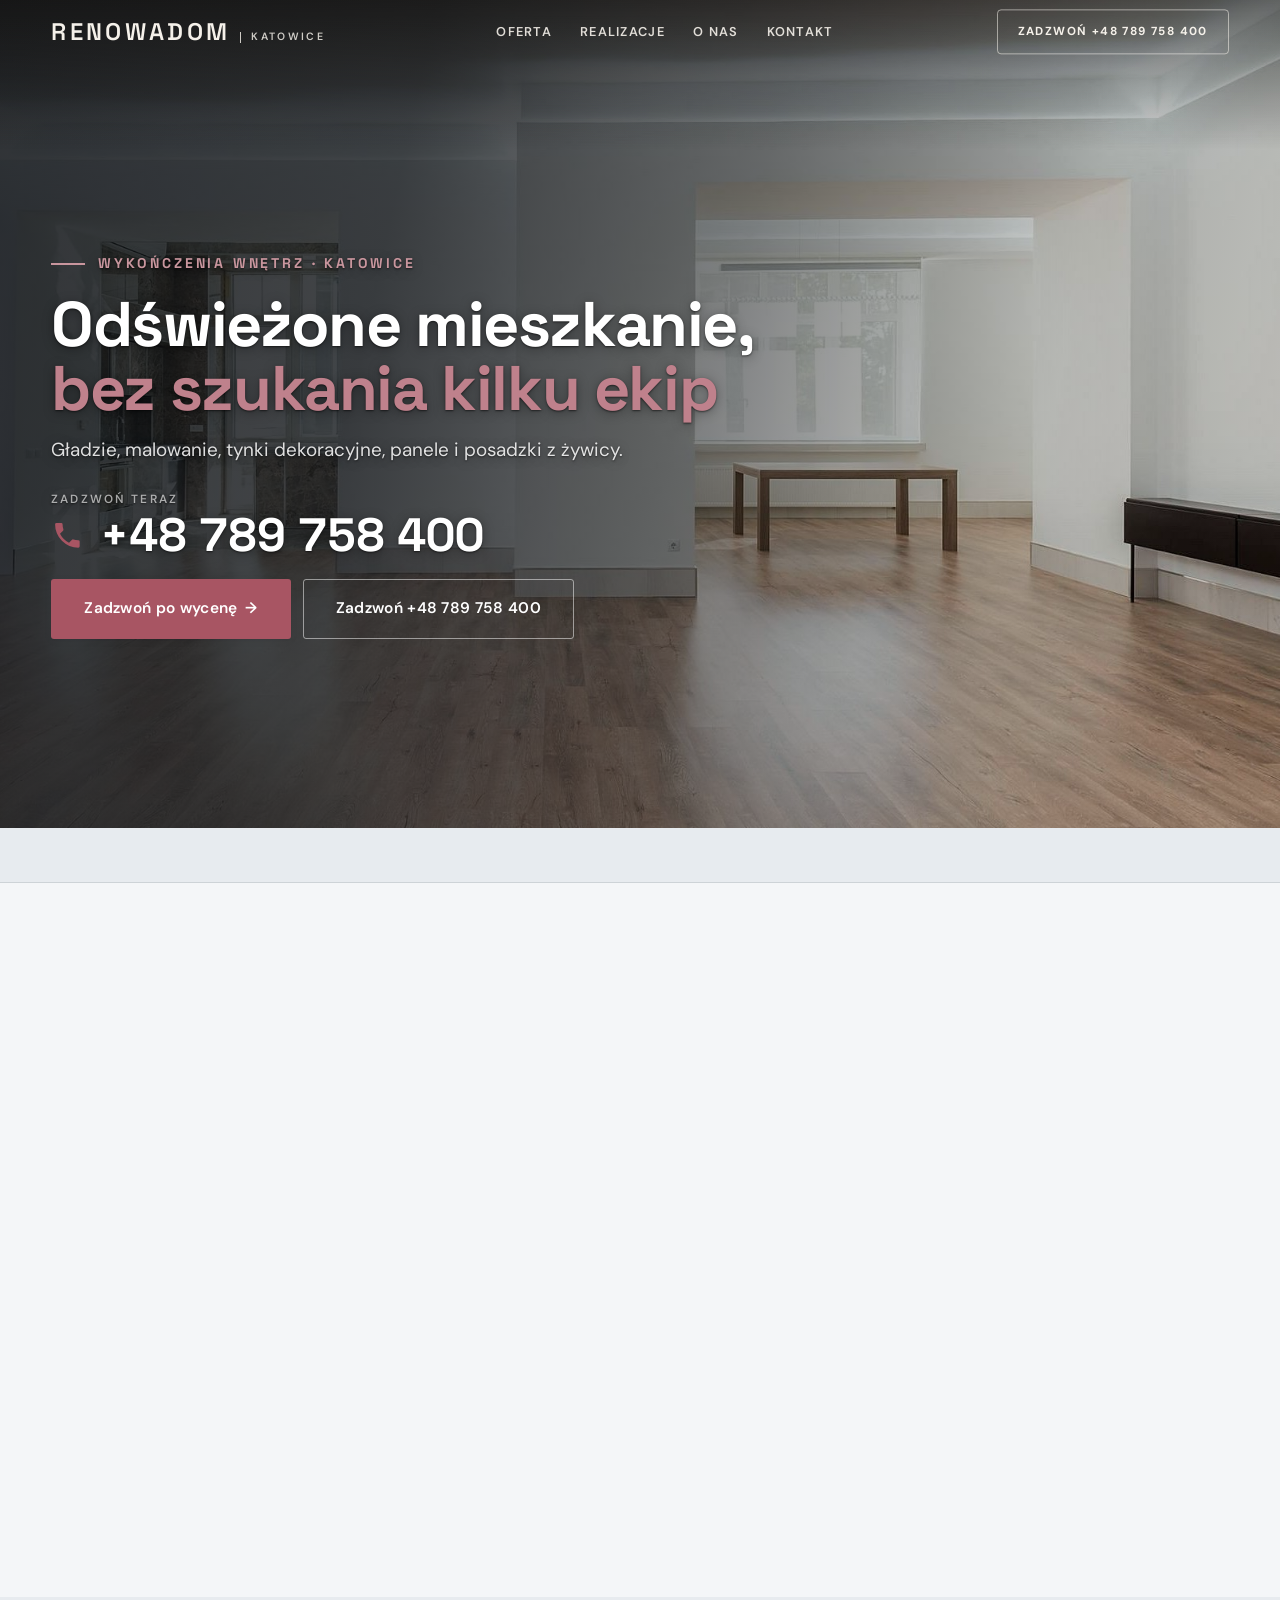
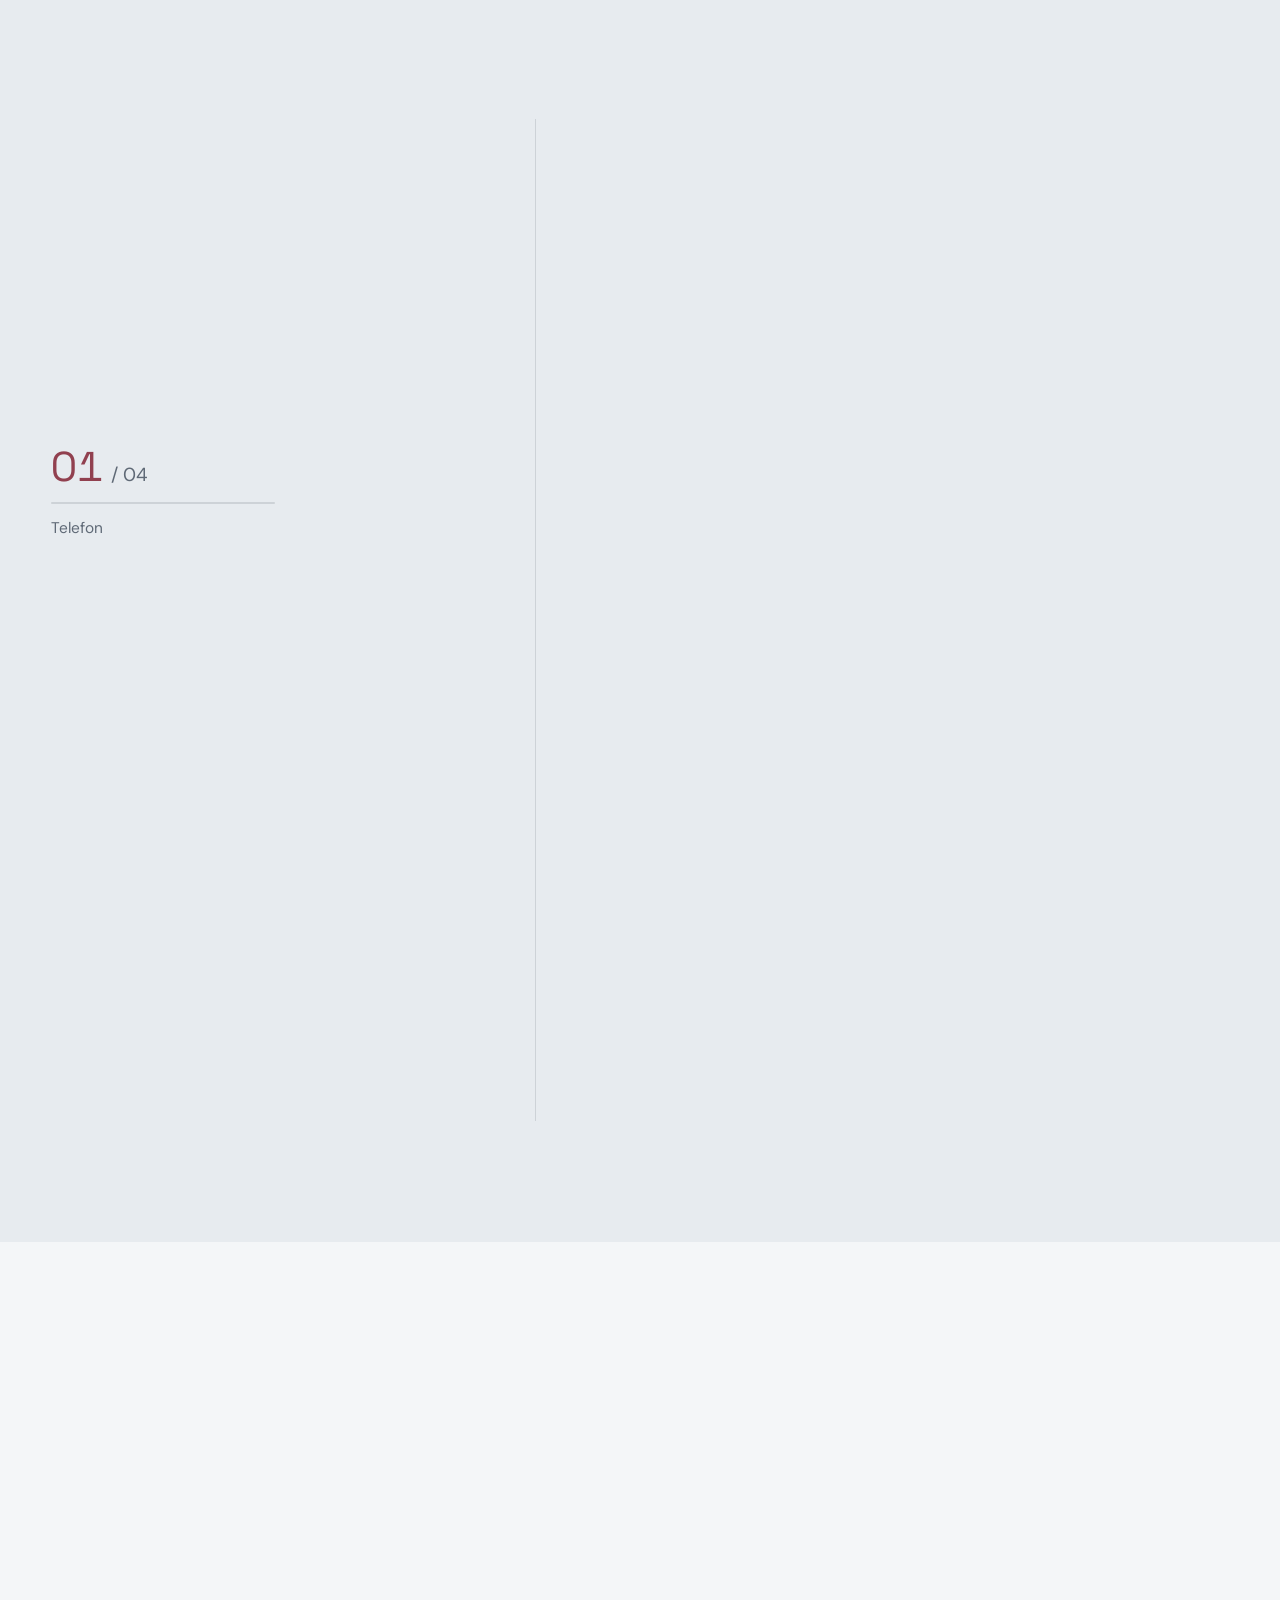
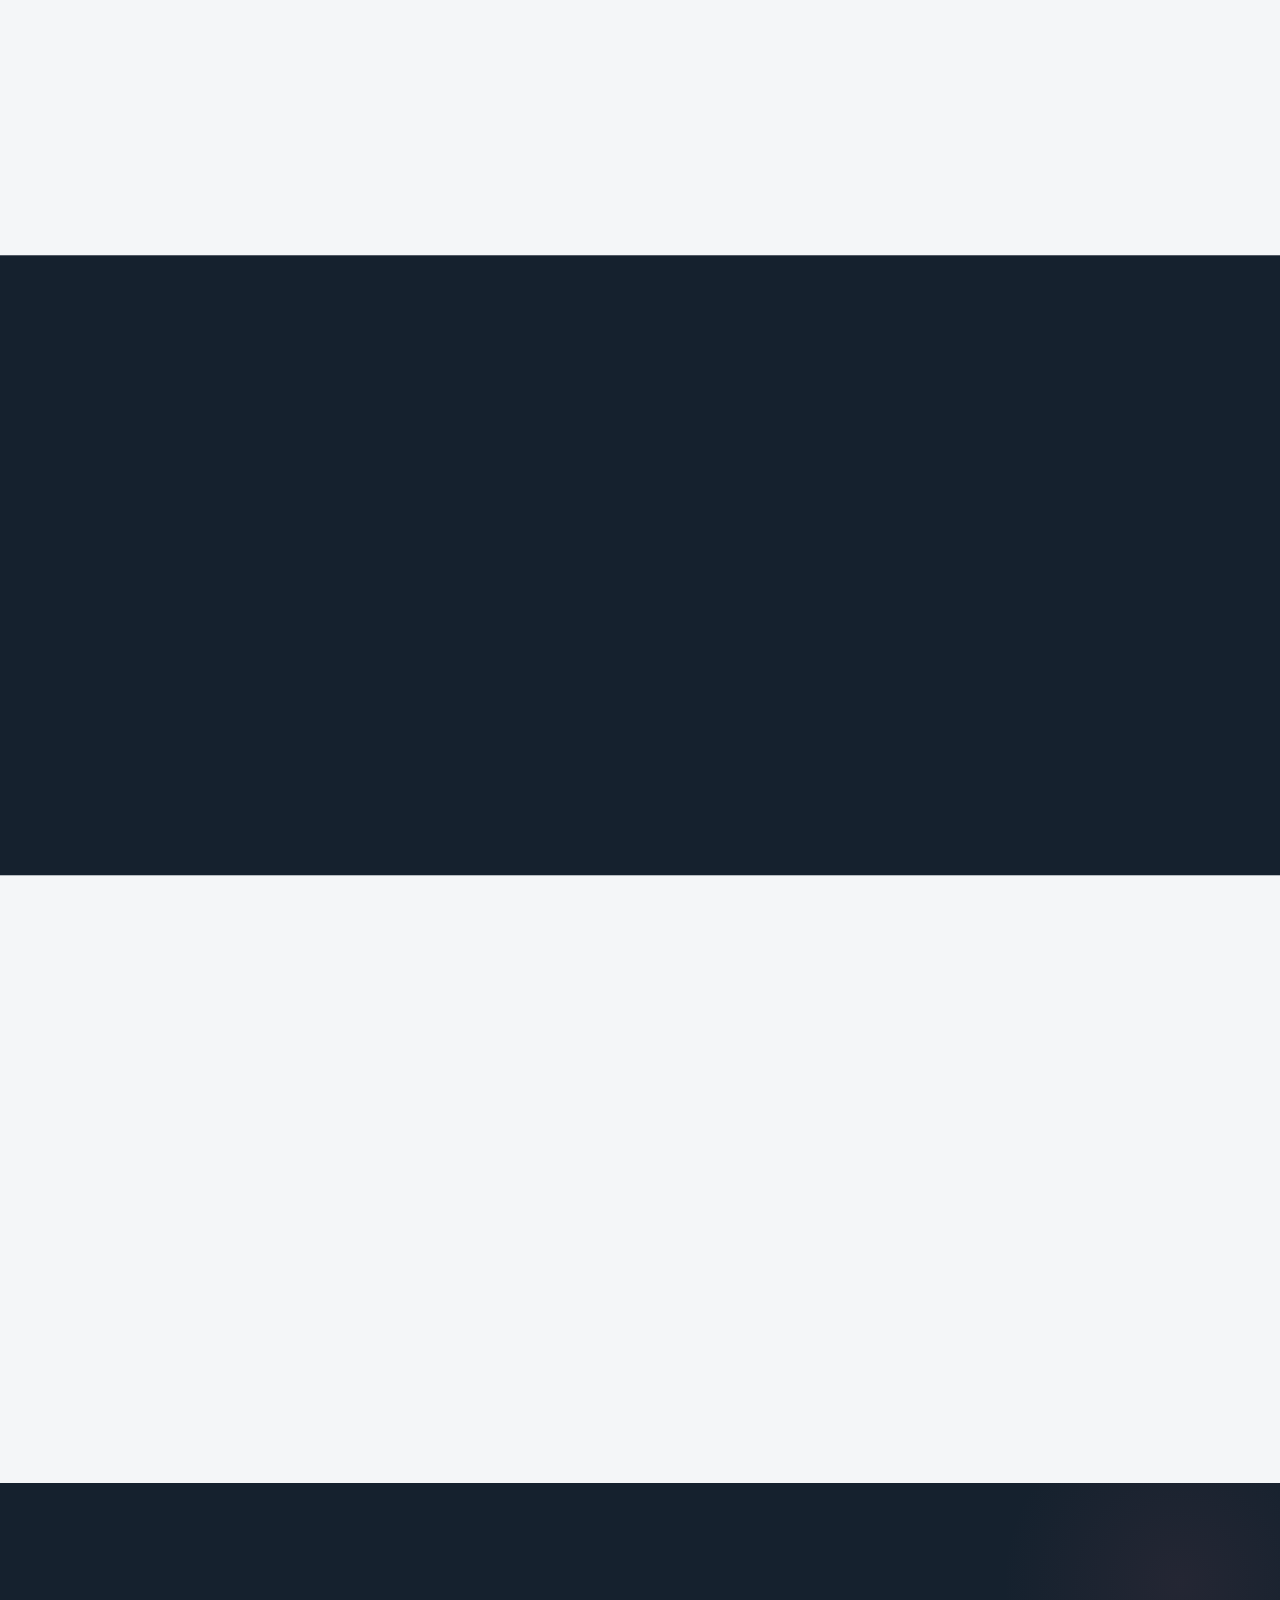
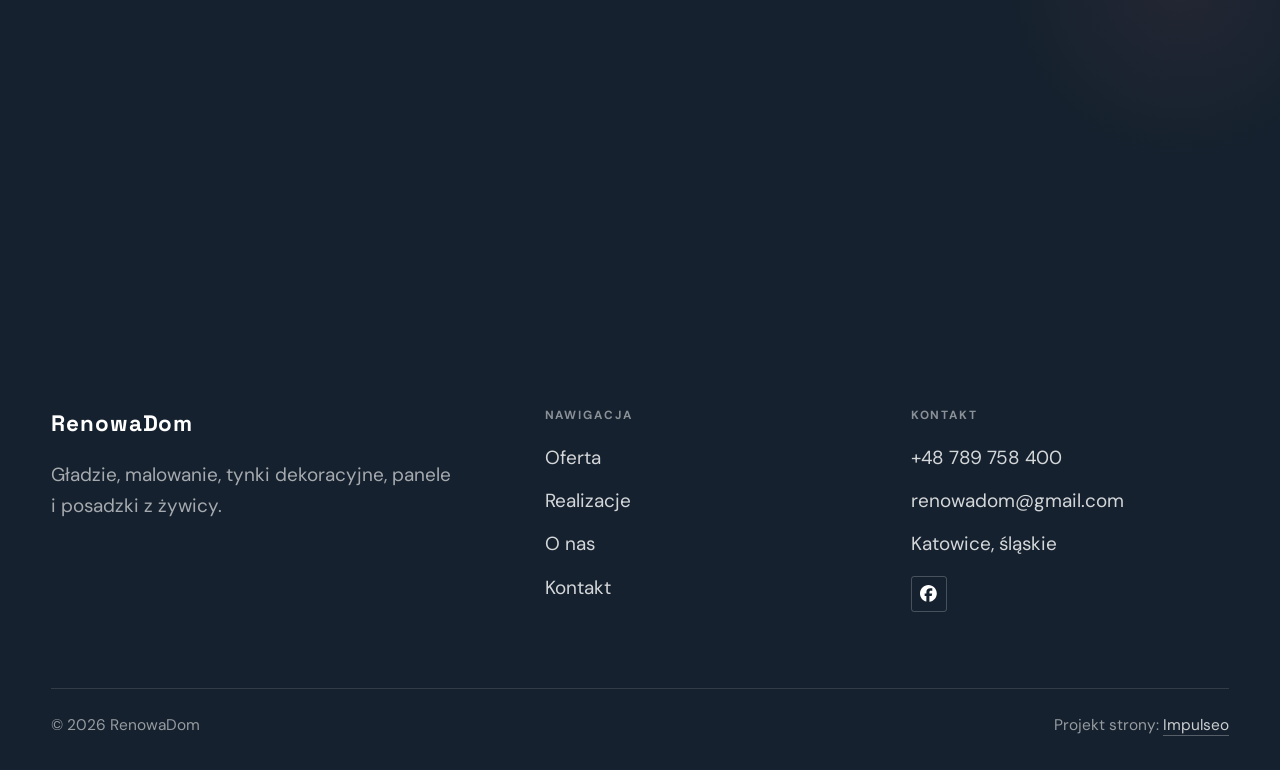
==== index.html @ 103ed6f9 "Strona demo: renowadom" ====
<!DOCTYPE html>
<html lang="pl">
<head>
<meta charset="UTF-8">
<meta name="viewport" content="width=device-width, initial-scale=1.0">
<title>RenowaDom - Gładzie, malowanie, posadzki żywiczne · Katowice</title>
<meta name="description" content="RenowaDom - odświeżanie mieszkań w Katowicach i okolicy: gładzie, malowanie, tynki dekoracyjne, panele i posadzki z żywicy. Zadzwoń po wycenę.">
<link rel="canonical" href="https://kris20032.github.io/renowadom/">
<meta name="robots" content="noindex, nofollow">
<meta property="og:type" content="website">
<meta property="og:locale" content="pl_PL">
<meta property="og:site_name" content="RenowaDom">
<meta property="og:title" content="RenowaDom - Gładzie, malowanie, posadzki żywiczne · Katowice">
<meta property="og:description" content="RenowaDom - odświeżanie mieszkań w Katowicach i okolicy: gładzie, malowanie, tynki dekoracyjne, panele i posadzki z żywicy. Zadzwoń po wycenę.">
<meta property="og:url" content="https://kris20032.github.io/renowadom/">
<meta property="og:image" content="https://kris20032.github.io/renowadom/img/og.jpg">
<meta property="og:image:width" content="1200">
<meta property="og:image:height" content="630">
<meta name="twitter:card" content="summary_large_image">
<script type="application/ld+json">{"@context": "https://schema.org", "@type": "LocalBusiness", "name": "RenowaDom", "url": "https://kris20032.github.io/renowadom/", "telephone": "+48789758400", "image": "https://kris20032.github.io/renowadom/img/og.jpg", "areaServed": "Katowice", "sameAs": ["https://www.facebook.com/p/RenowaDom-61563650875836/"]}</script>
<link rel="preconnect" href="https://fonts.googleapis.com">
<link rel="preconnect" href="https://fonts.gstatic.com" crossorigin>
<link href="https://fonts.googleapis.com/css2?family=Space+Grotesk:wght@500;600;700&family=DM+Sans:opsz,wght@9..40,400;9..40,500;9..40,600&display=swap" rel="stylesheet">
<link rel="stylesheet" href="assets/styles.css?v=8b665260">
</head>
<body>

<header class="nav">
  <div class="wrap nav-inner">
    <a class="brand" href="index.html"><span class="name">RenowaDom</span><span class="sub">Katowice</span></a>
    <nav class="nav-links">
      <a href="oferta.html">Oferta</a>
      <a href="realizacje.html">Realizacje</a>
      <a href="o-nas.html">O nas</a>
      <a href="kontakt.html">Kontakt</a>
      <a href="tel:+48789758400" class="btn btn-accent">Zadzwoń +48 789 758 400</a>
    </nav>
    <button class="nav-toggle" aria-label="Menu"><span></span><span></span><span></span></button>
  </div>
</header>

<main>
<section class="hero-fach">
  <img class="hf-photo" src="img/hero.jpg" fetchpriority="high" data-rotate="img/g1.jpg|img/g2.jpg" alt="RenowaDom" width="1880" height="1255">
  <div class="hf-panel">
    <div class="hf-inner">
      <span class="hf-kicker">Wykończenia wnętrz · Katowice</span>
      <h1 class="hf-title">Odświeżone mieszkanie, <em>bez szukania kilku ekip</em></h1>
      <p class="hf-lead">Gładzie, malowanie, tynki dekoracyjne, panele i posadzki z żywicy.</p>
      <a class="hf-phone" href="tel:+48789758400"><span class="hf-phone-lab">Zadzwoń teraz</span><span class="hf-phone-num"><svg class="ico-tel" width="16" height="16" viewBox="0 0 24 24" fill="none" aria-hidden="true"><path d="M6.6 10.8a15.5 15.5 0 0 0 6.6 6.6l2.2-2.2a1 1 0 0 1 1-.24 11.4 11.4 0 0 0 3.6.58 1 1 0 0 1 1 1V20a1 1 0 0 1-1 1A17 17 0 0 1 3 4a1 1 0 0 1 1-1h3.5a1 1 0 0 1 1 1c0 1.25.2 2.46.58 3.6a1 1 0 0 1-.25 1l-2.23 2.2Z" fill="currentColor"/></svg> +48 789 758 400</span></a>
      <div class="hf-actions">
        <a href="kontakt.html" class="btn btn-accent">Zadzwoń po wycenę <span class="arr">→</span></a>
        <a href="tel:+48789758400" class="btn btn-ghost hf-ghost">Zadzwoń +48 789 758 400</a>
      </div>
    </div>
  </div>
</section>
<section class="fach-promise">
  <div class="wrap">
    <ul class="fp-row reveal"><li>Wycena przed pracą</li><li>Meble pod folią</li><li>Cena przed startem</li></ul>
  </div>
</section>
<section class="gateways-band">
  <div class="wrap">
    <div class="gateways">
      <a href="oferta.html" class="gateway reveal"><img src="img/g3.jpg" alt="Gładzie i przygotowanie ścian" loading="lazy" width="1600" height="1066" decoding="async"><span class="g-ttl">Gładzie i przygotowanie ścian</span></a>
      <a href="oferta.html" class="gateway reveal"><img src="img/g4.jpg" alt="Malowanie ścian i sufitów" loading="lazy" width="1600" height="1068" decoding="async"><span class="g-ttl">Malowanie ścian i sufitów</span></a>
      <a href="oferta.html" class="gateway reveal"><img src="img/g5.jpg" alt="Tynki dekoracyjne" loading="lazy" width="1600" height="1068" decoding="async"><span class="g-ttl">Tynki dekoracyjne</span></a>
    </div>
  </div>
</section>
<section class="proces proces-os fachowcy">
  <div class="wrap proc-grid">
    <div class="proc-side">
      <div class="head reveal">
        <span class="eyebrow">Jak pracujemy</span>
        <h2>Wiesz, na czym stoisz - na każdym etapie</h2>
        <p>Od pierwszego telefonu do odbioru roboty - krok po kroku.</p>
      </div>
      <div class="proc-count" aria-hidden="true"><span class="pc-cur">01</span><span class="pc-all">/ 04</span></div>
      <div class="proc-bar" aria-hidden="true"><i></i></div>
      <p class="proc-now" aria-hidden="true">Telefon</p>
    </div>
    <ol class="proces-line">
      <li class="reveal"><span class="pno">01</span><h3>Telefon</h3><p>Mówisz, co chcesz odświeżyć i w jakim terminie.</p></li>
      <li class="reveal"><span class="pno">02</span><h3>Oględziny i wycena</h3><p>Przyjeżdżam, oglądam ściany i podłogi, podaję cenę przed rozpoczęciem.</p></li>
      <li class="reveal"><span class="pno">03</span><h3>Praca na miejscu</h3><p>Zabezpieczam meble i podłogi, robię swoje etap po etapie.</p></li>
      <li class="reveal"><span class="pno">04</span><h3>Odbiór</h3><p>Oglądamy razem efekt, oddaję czyste mieszkanie.</p></li>
    </ol>
  </div>
</section>
<section>
  <div class="wrap">
    <div class="head reveal">
      <span class="eyebrow">Realizacje</span>
      <h2>Przykłady prac</h2>
      <p>Gładzie, malowanie, panele i posadzki, czyli efekty, o które najczęściej pytają klienci.</p>
    </div>
    <div class="gallery">
      <div class="tile t-two3 reveal"><img src="img/g6.jpg" alt="RenowaDom" loading="lazy" width="1600" height="1068" decoding="async"></div>
      <div class="tile t-third reveal"><img src="img/g7.jpg" alt="RenowaDom" loading="lazy" width="1600" height="1066" decoding="async"></div>
      <div class="tile t-third reveal"><img src="img/g8.jpg" alt="RenowaDom" loading="lazy" width="1600" height="1068" decoding="async"></div>
      <div class="tile t-third reveal"><img src="img/g9.jpg" alt="RenowaDom" loading="lazy" width="1880" height="1254" decoding="async"></div>
      <div class="tile t-third reveal"><img src="img/g10.jpg" alt="RenowaDom" loading="lazy" width="1538" height="996" decoding="async"></div>
    </div>
    <div style="margin-top:var(--space-7)" class="reveal"><a href="realizacje.html" class="btn btn-accent">Pełna galeria <span class="arr">→</span></a></div>
  </div>
</section>
<section class="fach-uslugi">
  <div class="wrap">
    <div class="head reveal">
      <span class="eyebrow">Zakres prac</span>
      <h2>Czym się zajmuję</h2>
      <p>Najczęstsze zlecenia. Przy każdym piszę, co wchodzi w zakres.</p>
    </div>
    <ul class="fu-list">
      <li class="fu-row reveal"><div class="fu-name">Gładzie i przygotowanie ścian</div><div class="fu-desc">Szpachlowanie, gładzie gipsowe i gruntowanie. Ściana wychodzi równa i gotowa pod farbę albo tapetę.</div><a class="fu-cta" href="kontakt.html">Wycena <span class="arr">→</span></a></li>
      <li class="fu-row reveal"><div class="fu-name">Malowanie ścian i sufitów</div><div class="fu-desc">Równo, bez smug i zacieków, z czystym kantem przy suficie, listwach i narożnikach.</div><a class="fu-cta" href="kontakt.html">Wycena <span class="arr">→</span></a></li>
      <li class="fu-row reveal"><div class="fu-name">Tynki dekoracyjne</div><div class="fu-desc">Ściana z fakturą zamiast płaskiej farby. Dobrze wygląda w salonie, przedpokoju i za telewizorem.</div><a class="fu-cta" href="kontakt.html">Wycena <span class="arr">→</span></a></li>
      <li class="fu-row reveal"><div class="fu-name">Panele podłogowe</div><div class="fu-desc">Układanie paneli z listwami przypodłogowymi, z dylatacją przy ścianach i równymi przejściami między pokojami.</div><a class="fu-cta" href="kontakt.html">Wycena <span class="arr">→</span></a></li>
      <li class="fu-row reveal"><div class="fu-name">Posadzki z żywicy</div><div class="fu-desc">Gładka, łatwa do mycia posadzka bez fug. Sprawdza się w garażu, piwnicy, warsztacie i nowoczesnym wnętrzu.</div><a class="fu-cta" href="kontakt.html">Wycena <span class="arr">→</span></a></li>
      <li class="fu-row reveal"><div class="fu-name">Prace ogrodowe</div><div class="fu-desc">Porządki i prace wokół domu, gdy przy okazji remontu trzeba ogarnąć też to, co za oknem.</div><a class="fu-cta" href="kontakt.html">Wycena <span class="arr">→</span></a></li>
    </ul>
    <div style="margin-top:var(--space-7)" class="reveal"><a href="oferta.html" class="btn btn-ghost">Pełna oferta <span class="arr">→</span></a></div>
  </div>
</section>
<section class="stopklatka" aria-hidden="true">
  <div class="stk-bg" style="background-image:url(img/about.jpg)"></div>
</section>
<section class="opinie op-fallback">
  <div class="wrap">
    <div class="head center reveal">
      <span class="eyebrow">Opinie</span>
      <h2>Co mówią klienci</h2>
      <p>Masz pytanie o zakres albo termin? Zadzwoń, powiem od razu, czy dam radę i kiedy.</p>
    </div>
  </div>
</section>
<section class="cta">
  <div class="wrap">
    <div class="reveal">
      <span class="eyebrow">Współpraca</span>
      <h2>Potrzebujesz fachowca? Wycenimy za darmo.</h2>
      <p>Zadzwoń lub napisz - przyjedziemy, obejrzymy i podamy jasną cenę. Bez zobowiązań.</p>
    </div>
    <div class="cta-actions reveal">
      <a href="kontakt.html" class="btn btn-light">Zadzwoń po wycenę <span class="arr">→</span></a>
      <a href="tel:+48789758400" class="btn btn-ghost btn-ghost-cta">+48 789 758 400</a>
    </div>
  </div>
</section>
</main>

<footer>
  <div class="wrap">
    <div class="foot-grid">
      <div class="foot-brand">
        <div class="name">RenowaDom</div>
        <p>Gładzie, malowanie, tynki dekoracyjne, panele i posadzki z żywicy.</p>
      </div>
      <div class="foot-col">
        <h4>Nawigacja</h4>
        <a href="oferta.html">Oferta</a>
        <a href="realizacje.html">Realizacje</a>
        <a href="o-nas.html">O nas</a>
        <a href="kontakt.html">Kontakt</a>
      </div>
      <div class="foot-col">
        <h4>Kontakt</h4>
        <a href="tel:+48789758400">+48 789 758 400</a>
        <a href="mailto:renowadom@gmail.com">renowadom@gmail.com</a>
        <p>Katowice, śląskie</p>
      <div class="foot-soc">
        <a class="soc" href="https://www.facebook.com/p/RenowaDom-61563650875836/" target="_blank" rel="noopener" aria-label="Facebook - RenowaDom"><svg viewBox="0 0 24 24" aria-hidden="true" focusable="false"><path d="M9.101 23.691v-7.98H6.627v-3.667h2.474v-1.58c0-4.085 1.848-5.978 5.858-5.978.401 0 .955.042 1.468.103a8.68 8.68 0 0 1 1.141.195v3.325a8.623 8.623 0 0 0-.653-.036 26.805 26.805 0 0 0-.733-.009c-.707 0-1.259.096-1.675.309a1.686 1.686 0 0 0-.679.622c-.258.42-.374.995-.374 1.752v1.297h3.919l-.386 2.103-.287 1.564h-3.246v8.245C19.396 23.238 24 18.179 24 12.044c0-6.627-5.373-12-12-12s-12 5.373-12 12c0 5.628 3.874 10.35 9.101 11.647Z" fill="currentColor"/></svg></a>
      </div>
      </div>
    </div>
    <div class="foot-bot">
      <span>© 2026 RenowaDom</span>
      <span>Projekt strony: <a class="foot-credit" href="https://impulseo.pl" target="_blank" rel="noopener">Impulseo</a></span>
    </div>
  </div>
</footer>
<div class="sticky-call"><a class="sc-call" href="tel:+48789758400"><svg class="ico-tel" width="16" height="16" viewBox="0 0 24 24" fill="none" aria-hidden="true"><path d="M6.6 10.8a15.5 15.5 0 0 0 6.6 6.6l2.2-2.2a1 1 0 0 1 1-.24 11.4 11.4 0 0 0 3.6.58 1 1 0 0 1 1 1V20a1 1 0 0 1-1 1A17 17 0 0 1 3 4a1 1 0 0 1 1-1h3.5a1 1 0 0 1 1 1c0 1.25.2 2.46.58 3.6a1 1 0 0 1-.25 1l-2.23 2.2Z" fill="currentColor"/></svg> Zadzwoń</a><a class="sc-quote" href="kontakt.html">Zadzwoń po wycenę</a></div>
<div class="demo-wazne" data-do="2026-11-18" data-cykl="3" hidden><svg class="dw-ico" width="13" height="13" viewBox="0 0 24 24" fill="none" aria-hidden="true"><circle cx="12" cy="12" r="8.6" stroke="currentColor" stroke-width="1.8"/><path d="M12 7.2V12l3.3 2" stroke="currentColor" stroke-width="1.8" stroke-linecap="round"/></svg><span class="dw-txt"></span></div>

<script src="assets/main.js"></script>
</body>
</html>
---- assets/styles.css ----
/* ============================================================
   STOLBASZ — premium, architektoniczny B2B fit-out
   Jasna paleta, zero brązu. System wg premium-web-craft.
   Projekt strony: Impulseo (impulseo.pl)
   ============================================================ */

:root{
  /* PALETA — jasna, architektoniczna, chłodna */
  --paper:#F4F6F8;          /* główne tło */
  --paper-2:#E7EBEF;        /* sekcje alternatywne (chłodny jasny szary) */
  --paper-3:#E7EBEF;        /* delikatne wypełnienia */
  --ink:#15212E;            /* tekst główny — chłodny grafit */
  --ink-soft:#243443;       /* nagłówki drugorzędne */
  --muted:#6B7785;          /* tekst poboczny */
  --line:rgba(21,33,46,.12);/* hairline */
  --accent:#E8A317;         /* stonowany petrol-slate — jedyny akcent */
  --accent-d:#C9870C;
  --accent-soft:rgba(232,163,23,.10);
  --dark:#15212E;           /* sekcje ciemne (stopka/CTA) */

  /* HOVER ZDJĘĆ — JEDEN standard dla całego silnika (decyzja K. 04.08.2026, artefakt z wariantami).
     AKTUALNE (K.+Szymon 09.08.2026, wybór z artefaktu 6 wariantów): zoom 1.05 przy 1.4s -
     przy tak długim czasie mocniejszy kadr NIE skacze, tylko „oddycha". Poprzedni standard
     (1.02 / .55s z 04.08) odbierany jako dynamiczny i szybki.
     Spoczynek lekko przygaszony, ale TYLKO tam, gdzie jest mysz (@media hover:hover) —
     na telefonie zdjęcia zostają w pełnej jasności. */
  --img-zoom:1.05;                   /* K.+Szymon 09.08: wariant F z artefaktu porównawczego */
  --img-rest:brightness(.95) saturate(.99);
  --img-hot:brightness(1.06) saturate(1.05);
  --img-dur:1.4s;                    /* K.+Szymon 09.08 (wariant F): powoli = elegancko */
  --img-ease:cubic-bezier(.16,.84,.44,1);  /* miękki ogon, efekt „oddychania" */

  /* ODSTĘPY — skala 4/8 */
  --space-1:4px; --space-2:8px; --space-3:12px; --space-4:16px; --space-5:24px;
  --space-6:32px; --space-7:48px; --space-8:64px; --space-9:96px; --space-10:128px;

  /* TYPOGRAFIA — fluid clamp() (skala podbita 16.07.2026: większe, czytelniejsze litery — uwaga Adama) */
  --text-sm:clamp(.9rem,.87rem + .12vw,1rem);
  --text-base:clamp(1.08rem,1.04rem + .18vw,1.2rem);
  --text-lg:clamp(1.24rem,1.15rem + .34vw,1.44rem);
  --text-h3:clamp(1.34rem,1.22rem + .55vw,1.66rem);
  --text-h2:clamp(2.1rem,1.66rem + 2.1vw,3.1rem);
  --text-h1:clamp(2.9rem,2.1rem + 4vw,5.1rem);

  /* PROMIENIE — architektoniczne, raczej ostre */
  --r-sm:3px; --r-md:6px; --r-lg:10px;

  /* RUCH */
  --ease:cubic-bezier(.25,.46,.45,.94); --dur:.24s;

  /* CIENIE — miękkie, warstwowe */
  --sh-sm:0 1px 2px rgba(16,24,32,.04), 0 2px 8px rgba(16,24,32,.05);
  --sh-md:0 2px 6px rgba(16,24,32,.05), 0 12px 28px -8px rgba(16,24,32,.12);
  --sh-lg:0 6px 14px rgba(16,24,32,.07), 0 26px 56px -18px rgba(16,24,32,.22);

  --hairline:1px solid var(--line);

  --font-display:'Space Grotesk','Inter',sans-serif;
  --font-body:'DM Sans','Inter',sans-serif;
}

*{box-sizing:border-box;margin:0;padding:0}
html{scroll-behavior:smooth}
body{
  font-family:var(--font-body);
  font-size:var(--text-base);
  line-height:1.65;
  color:var(--ink);
  background:var(--paper);
  -webkit-font-smoothing:antialiased;
  text-rendering:optimizeLegibility;
}
img{max-width:100%;height:auto;display:block}  /* height:auto = width/height z atrybutów trzyma proporcje (TOP#12) */
a{color:inherit;text-decoration:none}

.wrap{width:min(92%,1180px);margin-inline:auto}
section{padding-block:clamp(52px,6.5vw,96px)}

h1,h2,h3{font-family:var(--font-display);font-weight:700;line-height:1.08;letter-spacing:-.02em;color:var(--ink)}
h1{font-size:var(--text-h1);letter-spacing:-.035em}
h2{font-size:var(--text-h2);letter-spacing:-.025em}
h3{font-size:var(--text-h3)}
/* MIARA — długość wiersza. WCAG 2.2 SC 1.4.8: max 80 znaków; Butterick: 45–90.
   68ch daje realnie 72–78 znaków polskiego tekstu, czyli z zapasem pod granicą.
   Wcześniej limit miał TYLKO <p> — <li>, <blockquote> i <dd> nie miały żadnego,
   i to jedyny powód, dla którego 23 bloki na dwóch oddanych stronach jadą po
   83–106 znaków w wierszu (pomiar 07.08.2026, bramka `miara`).
   ⚠️ Listy i definicje ograniczamy TYLKO bez klasy: `ul`/`ol` z klasą to u nas
   układ (siatki kafli, menu), a nie tekst ciągły — tam miarę wyznacza układ. */
/* 60ch, nie 68ch (K. 10.08): po zmianie fontów na węższe kroje (DM Sans i spółka)
   w 68ch mieściło się ~90 znaków - bramka pikselowa słusznie zgłaszała przekroczenie
   granicy 80. Pomiar na żywej przeglądarce: 60ch = 90 znaków, 53ch = ~78 znaków, czyli normę WCAG 1.4.8. */
:root{ --miara:53ch }
p{max-width:min(100%,var(--miara))}
blockquote,
ul:not([class])>li, ol:not([class])>li,
dl:not([class])>dd{max-width:min(100%,var(--miara))}

/* ⚠️ Świadomie BEZ wyjątku `.tile p,.card p,.svc p{max-width:none}`, choć nasuwa się sam:
   te akapity BYŁY już ograniczone (stare `p{max-width:65ch}`), więc „wyjątek" nie odblokowałby
   niczego nowego — tylko ROZLUŹNIŁ stan sprzed zmiany na wszystkich demach naraz.
   `figcaption` żadna z reguł wyżej nie dotyczy, więc też nie potrzebuje zwolnienia. */

/* ŁAMANIE. `balance` wyrównuje długości wierszy w nagłówku, `pretty` pilnuje ostatniego
   wiersza akapitu, żeby nie został w nim jeden wyraz. Obsługiwane od Chrome 117 /
   Safari 17.5; starsze przeglądarki po prostu ignorują tę własność.
   `text-wrap:pretty` nie występowało dotąd ANI RAZ w silniku ani w repo klientów. */
h1,h2,h3,.lead,.lede{text-wrap:balance}
p,li,blockquote,dd{text-wrap:pretty}

.eyebrow{
  font-family:var(--font-body);
  font-size:var(--text-sm);
  font-weight:600;
  letter-spacing:.18em;
  text-transform:uppercase;
  color:var(--accent);
  display:inline-flex;align-items:center;gap:var(--space-3);
}
/* flex:none + margin-top = kreska trzyma się PIERWSZEJ linii. Wcześniej align-items:center
   centrowało ją względem całego bloku i przy zawinięciu (długi kicker typu
   „…WNĘTRZ · LESZNO · OD 2019") druga linia lądowała z brzydkim wcięciem. */
.eyebrow{align-items:flex-start}
.eyebrow>*,.eyebrow{text-wrap:balance}   /* dlugi kicker lamal sie na sierote typu samo „2019" w drugiej linii */
.eyebrow::before{content:"";width:28px;height:1px;background:var(--accent);display:inline-block;flex:none;margin-top:.62em}

.muted{color:var(--muted)}
.lead{font-size:var(--text-lg);line-height:1.55;color:var(--ink-soft);max-width:50ch}

/* ---------- BUTTONS ---------- */
.btn{
  display:inline-flex;align-items:center;gap:var(--space-2);
  font-weight:600;font-size:var(--text-sm);letter-spacing:.02em;
  padding:var(--space-4) var(--space-6);
  border-radius:var(--r-sm);
  transition:transform var(--dur) var(--ease),box-shadow var(--dur) var(--ease),background var(--dur) var(--ease);
  cursor:pointer;border:1px solid transparent;
}
.btn-accent{background:var(--accent);color:#fff;box-shadow:var(--sh-sm)}
.btn-accent:hover{background:var(--accent-d);transform:translateY(-2px);box-shadow:var(--sh-md)}
.btn-accent:active{transform:translateY(0);box-shadow:var(--sh-sm)}
.btn-ghost{background:transparent;color:var(--ink);border-color:var(--line)}
.btn-ghost:hover{border-color:var(--accent);color:var(--accent);transform:translateY(-2px)}
.btn-light{background:#fff;color:var(--ink);box-shadow:var(--sh-sm)}
.btn-light:hover{transform:translateY(-2px);box-shadow:var(--sh-md)}
.btn .arr{transition:transform var(--dur) var(--ease)}
.btn:hover .arr{transform:translateX(4px)}

/* ---------- NAV ---------- */
.nav{
  position:sticky;top:0;z-index:50;
  background:color-mix(in srgb,var(--paper) 88%,transparent);
  backdrop-filter:saturate(140%) blur(10px);
  border-bottom:var(--hairline);
}
.nav-inner{display:flex;align-items:center;justify-content:space-between;gap:var(--space-5);height:72px}
/* ANTY-NACHODZENIE (K. 05.08.2026): długa nazwa firmy + przycisk z pełnym numerem nie mieściły się w pasku
   i flex ściskał linki PONIŻEJ ich treści - "Kontakt" wchodził na ramkę "Zadzwoń +48 ...". Teraz ustępuje
   nazwa marki (skrót wielokropkiem), a menu i przycisk nigdy się nie kurczą ani nie zachodzą na siebie. */
.brand{display:flex;flex-direction:column;line-height:1;min-width:0;flex:0 1 auto}
.brand .name{font-family:var(--font-display);font-weight:800;font-size:1.35rem;letter-spacing:.04em;white-space:nowrap;overflow:hidden;text-overflow:ellipsis}
.brand .sub{font-size:.62rem;letter-spacing:.34em;text-transform:uppercase;color:var(--muted);margin-top:5px;white-space:nowrap;overflow:hidden;text-overflow:ellipsis}
.nav-links{display:flex;align-items:center;gap:var(--space-6);flex:0 0 auto}
.nav-links a{font-size:var(--text-sm);font-weight:500;color:var(--ink-soft);position:relative;padding-block:4px;white-space:nowrap;transition:color var(--dur) var(--ease)}
.nav-links a::after{content:"";position:absolute;left:0;bottom:0;width:0;height:1.5px;background:var(--accent);transition:width var(--dur) var(--ease)}
.nav-links a:hover,.nav-links a.active{color:var(--ink)}
.nav-links a:hover::after,.nav-links a.active::after{width:100%}
.nav-links .btn{padding:var(--space-2) var(--space-5)}
/* przyciski w nav: właściwy kolor (przebij .nav-links a) + bez podkreślenia */
.nav-links a.btn-accent{color:#fff}
.nav-links a.btn-ghost,.nav-links a.btn-light{color:var(--ink)}
/* CTA w pasku: NIE podkreślenie spod linków menu, ale ten sam przelatujący błysk,
   co na wszystkich innych przyciskach (zgłoszenie K. 13.08.2026 - „na hero jest efekt
   światła przechodzącego przez przycisk, na navbarze go nie ma, a mają być identyczne").
   Reguła `.nav-links a::after` jest silniejsza od `.btn::after`, więc trzeba jej
   geometrię wyzerować i wpisać połysk z nazwy - samo `display:none` gasiło efekt. */
.nav-links a.btn::after{
  display:block;content:"";position:absolute;inset:0;z-index:-1;pointer-events:none;
  width:auto;height:auto;border-radius:inherit;   /* kasuje geometrię podkreślenia (width:0;height:1.5px) */
  background:linear-gradient(100deg,transparent 32%,rgba(255,255,255,.20) 50%,transparent 68%);
  translate:-120% 0}
@media (prefers-reduced-motion:no-preference){
  .nav-links a.btn:hover::after{translate:120% 0;transition:translate .75s var(--mt-ease,cubic-bezier(.16,.84,.44,1))}
}
.nav-toggle{display:none;background:none;border:none;cursor:pointer;flex-direction:column;gap:5px;padding:8px}
.nav-toggle span{width:24px;height:2px;background:var(--ink);transition:var(--dur)}
/* Ciasny zakres MIĘDZY menu mobilnym a pełnym pulpitem: zbijamy odstępy i nazwę marki,
   żeby wszystko zmieściło się naturalnie, zanim w ogóle dojdzie do skracania wielokropkiem. */
@media(max-width:1280px) and (min-width:921px){
  .nav-links{gap:var(--space-4)}
  .nav-links .btn{padding:var(--space-2) var(--space-4)}
  .brand .name{font-size:1.15rem}
}

/* ---------- HERO (split) ---------- */
.hero{position:relative;overflow:hidden;border-bottom:var(--hairline)}
.hero-grid{display:grid;grid-template-columns:1.05fr .95fr;gap:clamp(24px,4vw,60px);align-items:center;
  padding-block:clamp(36px,4.5vw,64px)}
.hero-copy .eyebrow{margin-bottom:var(--space-5)}
.hero-copy h1{margin-bottom:var(--space-5)}
.hero-copy .lead{margin-bottom:var(--space-7)}
.hero-actions{display:flex;flex-wrap:wrap;gap:var(--space-4)}
.hero-art{position:relative;aspect-ratio:4/3;border-radius:var(--r-lg);overflow:hidden;box-shadow:var(--sh-lg)}
.hero-art img{width:100%;height:100%;object-fit:cover}
.hero-art::after{content:"";position:absolute;inset:0;background:linear-gradient(180deg,transparent 55%,rgba(18,24,28,.28))}
.hero-badge{position:absolute;left:var(--space-5);bottom:var(--space-5);z-index:2;
  background:rgba(252,252,251,.94);backdrop-filter:blur(4px);
  border-radius:var(--r-md);padding:var(--space-4) var(--space-5);box-shadow:var(--sh-md);max-width:78%}
.hero-badge strong{display:block;font-family:var(--font-display);font-size:1rem;letter-spacing:-.01em}
.hero-badge span{font-size:var(--text-sm);color:var(--muted)}

/* ---------- HERO duży / kinowy (strona główna) ---------- */
.hero-cine{position:relative;min-height:clamp(560px,82vh,840px);min-height:clamp(560px,82svh,840px);display:flex;align-items:center;overflow:hidden;border-bottom:var(--hairline)}
.hero-cine>img{position:absolute;inset:0;width:100%;height:100%;object-fit:cover;z-index:0}
.hero-cine::after{content:"";position:absolute;inset:0;z-index:1;
  background:linear-gradient(95deg,rgba(13,18,23,.86) 0%,rgba(13,18,23,.64) 32%,rgba(13,18,23,.24) 62%,rgba(13,18,23,.04) 100%)}
.hero-cine .wrap{position:relative;z-index:2;padding-block:var(--space-8)}
.hero-cine .hero-copy{max-width:660px}
.hero-cine .eyebrow{color:#fff;margin-bottom:var(--space-5)}
.hero-cine .eyebrow::before{background:#fff}
.hero-cine h1{color:#fff;margin-bottom:var(--space-5);font-size:clamp(2.9rem,2rem + 4.4vw,5.2rem);text-wrap:balance}
.hero-cine .lead{color:rgba(255,255,255,.92);max-width:48ch;margin-bottom:var(--space-7)}
.hero-cine .hero-actions{display:flex;flex-wrap:wrap;gap:var(--space-4)}
/* NISKIE OKNO (laptop z dokiem i paskami przeglądarki ma ~700-780 px wysokości widoku):
   H1 do 5.2rem + długi lead nie mieściły się i przyciski wypadały POD krawędź ekranu -
   klient widział stronę bez ani jednego CTA. Skalujemy w dół, zamiast przycinać treść. */
@media(min-width:821px) and (max-height:820px){
  .hero-cine{min-height:clamp(520px,94svh,780px)}
  .hero-cine .wrap{padding-block:var(--space-6)}
  .hero-cine h1{font-size:clamp(2.2rem,1.5rem + 2.6vw,3.6rem);margin-bottom:var(--space-4)}
  .hero-cine .eyebrow{margin-bottom:var(--space-4)}
  .hero-cine .lead{margin-bottom:var(--space-5);max-width:44ch}
}
@media(max-width:680px){
  .hero-cine{min-height:clamp(520px,76vh,640px);min-height:clamp(520px,76svh,640px);align-items:flex-end}
  .hero-cine::after{background:linear-gradient(0deg,rgba(13,18,23,.9) 6%,rgba(13,18,23,.45) 55%,rgba(13,18,23,.25) 100%)}
  .hero-cine .wrap{padding-bottom:var(--space-9)}
  /* TELEFON (~90% oglądających): lead potrafił zająć 8 linii i zepchnąć CTA poza pierwszy ekran.
     Zwężamy interlinię i skalę - treści nie ucinamy, bo to ona sprzedaje. */
  .hero-cine .lead{font-size:.98rem;line-height:1.5;margin-bottom:var(--space-5)}
  .hero-cine .eyebrow{font-size:.72rem;letter-spacing:.13em;margin-bottom:var(--space-4)}
  .hero-cine .eyebrow::before{width:20px}
  .hero-cine h1{margin-bottom:var(--space-4)}
}

/* full-bleed hero variant (podstrony) */
.pagehead{position:relative;min-height:46vh;min-height:46svh;display:flex;align-items:flex-end;overflow:hidden;border-bottom:var(--hairline)}
.pagehead img{position:absolute;inset:0;width:100%;height:100%;object-fit:cover}
/* 10.08.2026 (decyzja K.): mocniejsze przyciemnienie + cień pod tekstem. Bramka mierzyła na
   nagłówkach podstron 3,38-3,43:1 przy wymaganych 4,5 — jasne zdjęcie (hala, śnieg, niebo)
   podchodziło pod biały tekst. Zdjęcia klientów są różne, więc kontrast musi dawać WARSTWA,
   a nie szczęśliwy dobór kadru. */
.pagehead::after{content:"";position:absolute;inset:0;background:linear-gradient(180deg,rgba(18,24,28,.40),rgba(18,24,28,.76))}
.pagehead .wrap{position:relative;z-index:2;padding-block:var(--space-9);color:#fff}
.pagehead h1{color:#fff;max-width:18ch;text-shadow:0 2px 16px rgba(0,0,0,.55)}
.pagehead .eyebrow{color:#fff}
.pagehead .eyebrow::before{background:#fff}
.pagehead p{color:rgba(255,255,255,.92);margin-top:var(--space-4);max-width:54ch;text-shadow:0 1px 12px rgba(0,0,0,.5)}

/* ---------- STRIP (pasek skrótów / liczby) ---------- */
.strip{background:var(--dark);color:#fff}
/* PASEK HASEŁ — standard 04.08.2026 (decyzja K.): 5 haseł w JEDNYM rzędzie, tekst WYŚRODKOWANY,
   węższe marginesy boczne niż reszta strony (pasek ma iść szerzej), równe wysokości kolumn. */
.strip .wrap{width:min(96%,1440px);display:grid;grid-template-columns:repeat(5,1fr);
  gap:var(--space-5);padding-block:var(--space-7);align-items:stretch}
.strip .item .k{font-family:var(--font-display);font-size:clamp(1.05rem,.82rem + .85vw,1.55rem);
  font-weight:800;letter-spacing:-.02em;color:#fff;line-height:1.18;text-wrap:balance}
.strip .item .v{font-size:var(--text-sm);color:rgba(255,255,255,.66);margin-top:var(--space-2);line-height:1.4}
.strip .item{border-left:2px solid var(--accent);padding-inline:var(--space-4);
  text-align:center;display:flex;flex-direction:column;justify-content:center}
/* liczba kolumn = liczba haseł, żeby ostatnie nie zostawało samo w drugim rzędzie.
   Klasę n-N nadaje multipage.py; domyślnie (bez klasy) pasek jest 5-kolumnowy. */
.strip.n-2 .wrap{grid-template-columns:repeat(2,1fr)}
.strip.n-3 .wrap{grid-template-columns:repeat(3,1fr)}
.strip.n-4 .wrap{grid-template-columns:repeat(4,1fr);gap:var(--space-6)}
.strip.n-4 .item .k{font-size:clamp(1.3rem,1rem + 1.1vw,2rem)}
.strip.n-6 .wrap{grid-template-columns:repeat(6,1fr);gap:var(--space-4)}
.strip.n-6 .item .k{font-size:clamp(.98rem,.8rem + .7vw,1.35rem)}
/* równe łamanie: zamiast "długa linia + jedno słowo" obie linie zbliżonej długości */
.strip .item .k{text-wrap:balance}

/* ---------- SECTION HEAD ---------- */
.head{max-width:48rem;margin-bottom:var(--space-8)}
.head.center{margin-inline:auto;text-align:center}
.head .eyebrow{margin-bottom:var(--space-4)}
.head h2{margin-bottom:var(--space-4)}
.head p{color:var(--muted);font-size:var(--text-lg);line-height:1.55}
.head.center p{margin-inline:auto}

/* ---------- INTRO SPLIT ---------- */
.split{display:grid;grid-template-columns:.92fr 1.08fr;gap:clamp(28px,5vw,80px);align-items:center}
.split.rev{grid-template-columns:1.08fr .92fr}
.split.rev .split-art{order:-1}
.split-art{position:relative;aspect-ratio:5/4;border-radius:var(--r-lg);overflow:hidden;box-shadow:var(--sh-lg)}
.split-art img{width:100%;height:100%;object-fit:cover}
.split-copy h2{margin-bottom:var(--space-5)}
.split-copy p+p{margin-top:var(--space-4)}
.split-copy .btn{margin-top:var(--space-6)}

/* ---------- SERVICES (zakres) ---------- */
.svc-grid{display:grid;grid-template-columns:repeat(auto-fit,minmax(280px,1fr));gap:var(--space-5)}
.svc{background:#fff;border:var(--hairline);border-radius:var(--r-md);padding:var(--space-7) var(--space-6);
  transition:transform var(--dur) var(--ease),box-shadow var(--dur) var(--ease),border-color var(--dur) var(--ease);
  position:relative;overflow:hidden}
.svc::before{content:"";position:absolute;left:0;top:0;width:3px;height:0;background:var(--accent);transition:height var(--dur) var(--ease)}
.svc:hover{transform:translateY(-4px);box-shadow:var(--sh-md);border-color:transparent}
.svc:hover::before{height:100%}
.svc .ic{font-family:var(--font-display);font-size:.8rem;font-weight:700;letter-spacing:.12em;color:var(--accent);margin-bottom:var(--space-4)}
.svc h3{margin-bottom:var(--space-3);font-size:1.22rem}
.svc p{color:var(--muted);font-size:var(--text-base);line-height:1.6}

/* big detailed service rows */
.svc-row{display:grid;grid-template-columns:.8fr 1.2fr;gap:clamp(20px,4vw,60px);align-items:center;padding-block:var(--space-8)}
.svc-row+.svc-row{border-top:var(--hairline)}
.svc-row.rev{grid-template-columns:1.2fr .8fr}
/* Naprzemienny układ wierszy oferty: co drugi wiersz ma zdjęcie po PRAWEJ.
   Było `order:-1` — martwy kod, bo zdjęcie i tak jest pierwszym dzieckiem w HTML,
   więc wszystkie wiersze wyglądały identycznie (zdjęcie zawsze z lewej), a `rev`
   zmieniało tylko szerokość kolumn. Znalezione 29.07.2026 przy różnicowaniu kierunków
   animacji (pomiar pozycji: art.mid 390/502 przy row.mid 756 — zawsze lewa strona). */
.svc-row.rev .svc-row-art{order:2}
.svc-row-art{aspect-ratio:4/3;border-radius:var(--r-md);overflow:hidden;box-shadow:var(--sh-md)}
.svc-row-art img{width:100%;height:100%;object-fit:cover}
.svc-row h3{font-size:1.5rem;margin-bottom:var(--space-4)}
.svc-row .num{font-family:var(--font-display);font-size:.85rem;font-weight:700;letter-spacing:.14em;color:var(--accent);display:block;margin-bottom:var(--space-3)}
.svc-row ul{list-style:none;margin-top:var(--space-4);display:flex;flex-direction:column;gap:var(--space-2)}
.svc-row li{position:relative;padding-left:var(--space-5);color:var(--muted);font-size:var(--text-base)}
.svc-row li::before{content:"";position:absolute;left:0;top:.62em;width:8px;height:1px;background:var(--accent)}

/* ---------- GALLERY (realizacje) ---------- */
.gallery{display:grid;grid-template-columns:repeat(12,1fr);gap:var(--space-4);grid-auto-rows:200px}
/* GALERIA MASONRY — pionowe zdjęcia (portrety beauty/wellness) bez przycinania: kolumny, height auto */
.gallery-masonry{column-count:3;column-gap:var(--space-4)}
@media(max-width:900px){.gallery-masonry{column-count:2}}
@media(max-width:560px){.gallery-masonry{column-count:1}}
.gallery-masonry .m-tile{break-inside:avoid;margin:0 0 var(--space-4);padding:0;position:relative;overflow:hidden;border-radius:var(--r-md);border:1px solid var(--line)}
.gallery-masonry .m-tile img{width:100%;height:auto;display:block}
.gallery-masonry .m-tile .cap{position:absolute;left:0;right:0;bottom:0;padding:var(--space-4);color:#fff;background:linear-gradient(0deg,rgba(0,0,0,.55),transparent);font-size:var(--text-sm)}
.gallery-masonry .m-tile .cap small{display:block;font-weight:400;opacity:.78;letter-spacing:.04em;text-transform:uppercase;font-size:.66rem;margin-top:3px}
.tile{position:relative;overflow:hidden;border-radius:var(--r-md);box-shadow:var(--sh-sm);
  transition:transform var(--dur) var(--ease),box-shadow var(--dur) var(--ease)}
.tile img{width:100%;height:100%;object-fit:cover;
  transition:transform var(--img-dur) var(--img-ease),filter var(--img-dur) var(--img-ease)}
.tile:hover{box-shadow:var(--sh-md)}
.tile .cap{position:absolute;left:0;right:0;bottom:0;padding:var(--space-5) var(--space-4) var(--space-4);
  /* mocniejszy spad + cien pod tekstem: na JASNYCH zdjeciach klienta (biale fronty, sciany)
     slaby gradient dawal kontrast ~1.5:1 zamiast wymaganych 3.6:1 (bramka wygladu, 10.08.2026) */
  background:linear-gradient(transparent 10%,rgba(18,24,28,.55) 40%,rgba(18,24,28,.88) 68%,rgba(18,24,28,.99));color:#fff;
  text-shadow:0 1px 2px rgba(0,0,0,.85),0 2px 10px rgba(0,0,0,.55);
  font-size:var(--text-sm);font-weight:600;letter-spacing:.01em;
  opacity:0;transform:translateY(8px);transition:var(--dur) var(--ease)}
.tile:hover .cap{opacity:1;transform:translateY(0)}
.tile .cap small{display:block;font-weight:400;opacity:.78;letter-spacing:.04em;text-transform:uppercase;font-size:.66rem;margin-top:3px}
/* bento spans */
.t-wide{grid-column:span 6}
.t-tall{grid-column:span 6;grid-row:span 2}
.t-std{grid-column:span 6}
.t-third{grid-column:span 4}
.t-two3{grid-column:span 8}

/* ---------- TRUST / WIARYGODNOŚĆ ---------- */
.trust{background:var(--paper-2)}
.trust-grid{display:grid;grid-template-columns:repeat(auto-fit,minmax(240px,1fr));gap:var(--space-5);margin-top:var(--space-7)}
.trust-card{background:#fff;border-radius:var(--r-md);padding:var(--space-7) var(--space-6);box-shadow:var(--sh-sm);border-top:3px solid var(--accent)}
.trust-card .big{font-family:var(--font-display);font-size:clamp(1.8rem,1.3rem + 1.6vw,2.6rem);font-weight:800;letter-spacing:-.02em;color:var(--ink);line-height:1}
.trust-card h3{font-size:1.12rem;margin:var(--space-3) 0 var(--space-2)}
.trust-card p{color:var(--muted);font-size:var(--text-base);line-height:1.55}

/* ---------- CTA band ---------- */
.cta{background:var(--dark);color:#fff;position:relative;overflow:hidden}
/* telefon w CTA: na ciemnym tle biały (domyślnie), rodziny z JASNYM tłem CTA
   nadpisują to u siebie - wcześniej kolor siedział w stylu inline i wygrywał z rodziną. */
.cta .btn-ghost-cta{color:#fff;border-color:rgba(255,255,255,.3)}
.cta .wrap{display:grid;grid-template-columns:1.4fr .6fr;gap:var(--space-7);align-items:center;position:relative;z-index:2}
.cta h2{color:#fff;max-width:20ch}
.cta p{color:rgba(255,255,255,.74);margin-top:var(--space-4)}
.cta-actions{display:flex;flex-direction:column;gap:var(--space-3);align-items:flex-start}
.cta::before{content:"";position:absolute;right:-80px;top:-80px;width:360px;height:360px;border-radius:50%;
  background:radial-gradient(circle,var(--accent-soft),transparent 70%)}

/* ---------- CONTACT ---------- */
.contact-grid{display:grid;grid-template-columns:.85fr 1.15fr;gap:clamp(28px,4vw,56px);align-items:start}
.info-list{display:flex;flex-direction:column;gap:var(--space-2)}
.info-row{display:flex;gap:var(--space-4);align-items:flex-start;padding-block:var(--space-4);border-bottom:var(--hairline)}
.info-row .ic{flex:none;width:42px;height:42px;display:grid;place-items:center;border-radius:50%;
  background:var(--accent-soft);color:var(--accent);font-size:1.05rem}
.info-row .lbl{font-size:.72rem;letter-spacing:.14em;text-transform:uppercase;color:var(--muted)}
.info-row .val{font-weight:600;font-size:var(--text-base);margin-top:2px}
.info-row a.val:hover{color:var(--accent)}
.map{border:none;border-radius:var(--r-lg);box-shadow:var(--sh-md);width:100%;height:100%;min-height:380px;filter:grayscale(.2) contrast(1.02)}
.form{background:#fff;border:var(--hairline);border-radius:var(--r-lg);padding:clamp(24px,3vw,40px);box-shadow:var(--sh-sm)}
.form .fld{margin-bottom:var(--space-5)}
.form label{display:block;font-size:var(--text-sm);font-weight:600;margin-bottom:var(--space-2)}
.form input,.form textarea{width:100%;font-family:inherit;font-size:var(--text-base);color:var(--ink);
  padding:var(--space-4);border:var(--hairline);border-radius:var(--r-sm);background:var(--paper);transition:border-color var(--dur)}
.form input:focus,.form textarea:focus{outline:none;border-color:var(--accent);background:#fff}
.form textarea{resize:vertical;min-height:120px}
.form .note{font-size:var(--text-sm);color:var(--muted);margin-top:var(--space-3)}

/* ---------- FOOTER ---------- */
footer{background:var(--dark);color:#fff;padding-block:var(--space-9) var(--space-6)}
.foot-grid{display:grid;grid-template-columns:1.4fr 1fr 1fr;gap:var(--space-7);margin-bottom:var(--space-8)}
.foot-brand .name{font-family:var(--font-display);font-weight:800;font-size:1.4rem;letter-spacing:.04em}
.foot-brand p{color:rgba(255,255,255,.62);margin-top:var(--space-4);font-size:var(--text-base);max-width:38ch}
.foot-col h4{font-size:.74rem;letter-spacing:.16em;text-transform:uppercase;color:rgba(255,255,255,.5);margin-bottom:var(--space-4)}
.foot-col a,.foot-col p{display:block;color:rgba(255,255,255,.82);font-size:var(--text-base);margin-bottom:var(--space-3)}
.foot-col a:hover{color:#fff}
.foot-bot{border-top:1px solid rgba(255,255,255,.12);padding-top:var(--space-5);display:flex;justify-content:space-between;flex-wrap:wrap;gap:var(--space-3);
  font-size:var(--text-sm);color:rgba(255,255,255,.55)}
.foot-bot a:hover{color:#fff}
/* Podpis w stopce = klikalny link do impulseo.pl (31.07.2026). Ma być WIDOCZNIE klikalny,
   ale nie krzyczeć - stąd sam kolor jaśniejszy + delikatne podkreślenie na najeździe. */
.foot-bot a.foot-credit{color:rgba(255,255,255,.78);text-decoration:none;border-bottom:1px solid rgba(255,255,255,.28)}
.foot-bot a.foot-credit:hover{color:#fff;border-bottom-color:#fff}

/* ---------- REVEAL ---------- */
.reveal{opacity:0;transform:translateY(22px);transition:opacity .6s var(--ease),transform .6s var(--ease)}
.reveal.in{opacity:1;transform:none}

/* ---------- RESPONSIVE ---------- */
@media(max-width:920px){
  .hero-grid,.split,.split.rev,.svc-row,.svc-row.rev,.cta .wrap,.contact-grid,.foot-grid{grid-template-columns:1fr}
  .split.rev .split-art,.svc-row.rev .svc-row-art{order:0}
  .hero-art{aspect-ratio:16/10;max-height:420px}
  .strip .wrap,.strip.n-2 .wrap,.strip.n-3 .wrap,.strip.n-4 .wrap,.strip.n-6 .wrap{grid-template-columns:repeat(2,1fr);gap:var(--space-6)}
  .strip .item .k,.strip.n-6 .item .k{font-size:clamp(1.3rem,1.1rem + 1vw,2rem)}
  .gallery{grid-auto-rows:180px}
  .t-wide,.t-tall,.t-std,.t-third,.t-two3{grid-column:span 6}
  .t-tall{grid-row:span 1}
  .cta-actions{flex-direction:row;flex-wrap:wrap}
  .foot-grid{gap:var(--space-6)}
}
@media(max-width:680px){
  .nav-links{position:fixed;inset:72px 0 auto 0;background:var(--paper);flex-direction:column;align-items:stretch;
    gap:0;padding:var(--space-4) 6%;border-bottom:var(--hairline);box-shadow:var(--sh-md);
    transform:translateY(-120%);transition:transform var(--dur) var(--ease)}
  .nav-links.open{transform:translateY(0)}
  .nav-links a{padding-block:var(--space-4);border-bottom:var(--hairline)}
  .nav-links .btn{margin-top:var(--space-3);justify-content:center}
  .nav-toggle{display:flex}
  .strip .wrap,.strip.n-2 .wrap,.strip.n-3 .wrap,.strip.n-4 .wrap,.strip.n-6 .wrap{grid-template-columns:1fr}
  .gallery{grid-template-columns:repeat(6,1fr)}
  .foot-grid{grid-template-columns:1fr}
}
@media(prefers-reduced-motion:reduce){
  /* audyt 09.08 TOP#14: samo skrócenie duration przy animacji INFINITE = stroboskop
     (pętla .01ms miga ekranem); iteration-count:1 gasi pętlę naprawdę. Pseudoelementy
     też - tła hero (gastro/studio) animują ::before/img, blanket na * ich nie łapał. */
  *,*::before,*::after{animation-duration:.01ms!important;animation-iteration-count:1!important;animation-delay:0s!important;transition:none!important}
  .reveal{opacity:1!important;transform:none!important}
  html{scroll-behavior:auto}
}

/* ============================================================
   PREMIUM LAYER — destylat deep-researchu branż (anty-AI, spokój).
   Zmienne STOLBASZ (--accent/--ink/--paper/--line/--dark). Ruch ledwo
   zauważalny, krzywa cubic-bezier(.16,.84,.44,1); prefers-reduced-motion
   pokryte blanketem wyżej. Karty hairline zamiast cieni = #1 sygnał „nie-AI".
   ============================================================ */

/* więcej oddechu między sekcjami (liderzy: 110-130px) */
section{padding-block:clamp(64px,8vw,128px)}

/* 1) Aksamitny reveal — dłuższa, miękka krzywa zamiast „skoku" */
.reveal{transition:opacity .9s cubic-bezier(.16,.84,.44,1),transform .9s cubic-bezier(.16,.84,.44,1);will-change:opacity,transform}
/* stagger TYLKO w galerii (tam pozycja = porządek dzieci) */
.gallery .reveal:nth-child(2){transition-delay:.07s}
.gallery .reveal:nth-child(3){transition-delay:.14s}
.gallery .reveal:nth-child(4){transition-delay:.21s}
.gallery .reveal:nth-child(5){transition-delay:.28s}
.gallery .reveal:nth-child(6){transition-delay:.35s}

/* 2) Hero STATYCZNY na .hero-cine — Ken Burns CAŁKIEM WYŁĄCZONY 26.06 (3. zgłoszenie Szymona).
   GENEZA: animowanie scale na <img> hero z teksturami (cegły/framugi) re-samplinguje obraz
   klatka po klatce → na części ekranów drobne drganie/shimmer = „heroshot się trzęsie".
   translateY usunięto wcześniej, scale-only + will-change/GPU NIE wystarczyły do GWARANCJI gładkości.
   Krzysztof zażądał pewności („make sure, że błąd się nie pojawi") > efekt. Zero animacji = 0% drgania.
   Delikatny zoom zostaje TYLKO w pełnoekranowych hero gastro/studio (hg-bg/hs-bg — tło, inny
   mechanizm, chwalone, nigdy nie zgłaszane). NIE wracać do KB na .hero-cine bez realnego testu
   na sprzęcie klienta — to ryzyko regresji „trzęsienia”. */
/* BEZPIECZNY "wow" na hero = jednorazowy FADE-IN (opacity), nie zoom.
   opacity nie dotyka bitmapy → gładkie na KAŻDYM zdjęciu/ekranie/GPU, zero ryzyka migotania.
   Geometryczny ruch (scale/translate) na .hero-cine jest ZAKAZANY (bramka pilnuje). */
@keyframes heroFade{from{opacity:0}to{opacity:1}}
.hero-cine>img{transform:none;animation:heroFade 1.1s ease-out both}

/* 3) Akcentowy hairline pod nagłówkiem sekcji, który „rysuje się" przy wejściu */
.head h2{position:relative;padding-bottom:18px}
.head h2::after{content:"";position:absolute;left:0;bottom:0;height:1px;width:0;background:var(--accent);transition:width 1s cubic-bezier(.16,.84,.44,1) .15s}
.head.center h2::after{left:50%;transform:translateX(-50%)}
.head.reveal.in h2::after,.head.center.reveal.in h2::after{width:54px}

/* 4) Karty HAIRLINE zamiast cieni/zaokrągleń (najmocniejszy anty-AI detal) */
.svc{background:transparent;border:1px solid var(--line);border-radius:var(--r-sm);box-shadow:none}
.svc:hover{box-shadow:none;border-color:var(--accent);transform:translateY(-3px)}
.trust-card{background:transparent;box-shadow:none;border:1px solid var(--line);border-top:2px solid var(--accent);border-radius:var(--r-sm)}
.tile{box-shadow:none;border-radius:var(--r-sm)}
.tile:hover{box-shadow:none}

/* 5) Sticky-nav kondensuje się po przewinięciu (sygnał dopracowania) */
.nav{transition:box-shadow .4s ease,background .4s ease}
.nav.is-stuck{box-shadow:0 1px 0 var(--line),0 14px 30px -24px rgba(0,0,0,.45)}
.nav-inner{transition:height .35s var(--ease)}
.nav.is-stuck .nav-inner{height:60px}

/* 6) MANIFESTO — pełnoekranowy cytat-bohater (zastępuje generyczne „Dlaczego my") */
.manifesto{background:var(--paper-2);text-align:center}
.manifesto .wrap{max-width:60rem}
.manifesto p{font-family:var(--font-display);font-style:italic;font-size:clamp(1.6rem,1rem + 2.4vw,2.8rem);line-height:1.32;color:var(--ink-soft);margin-inline:auto;max-width:26ch;position:relative;padding-top:var(--space-8)}
.manifesto p::before{content:"";position:absolute;top:0;left:50%;transform:translateX(-50%);width:54px;height:1px;background:var(--accent)}
.manifesto p span{color:var(--accent);font-style:italic}

/* 7) GATEWAYS — 3 duże bramy-zdjęcia (zamiast paska menu usług) */
.gateways{display:grid;grid-template-columns:repeat(3,1fr);gap:var(--space-4)}
.gateway{position:relative;aspect-ratio:3/4;overflow:hidden;border-radius:var(--r-sm);display:block}
.gateway img{width:100%;height:100%;object-fit:cover;
  transition:transform var(--img-dur) var(--img-ease),filter var(--img-dur) var(--img-ease)}
.gateway::after{content:"";position:absolute;inset:0;background:linear-gradient(180deg,transparent 38%,rgba(18,24,28,.74))}
/* ===== HOVER ZDJĘĆ — jedno miejsce dla WSZYSTKICH kafli ze zdjęciem (K. 04.08.2026) ===== */
@media(hover:hover){
  .tile img,.gateway img,.m-tile img{filter:var(--img-rest)}
  .tile:hover img,
  .gateway:hover img,
  .m-tile:hover img{transform:scale(var(--img-zoom));filter:var(--img-hot)}
}
.m-tile img{transition:transform var(--img-dur) var(--img-ease),filter var(--img-dur) var(--img-ease)}
.gateway .g-ttl{position:absolute;left:0;right:0;bottom:0;z-index:2;padding:var(--space-6) var(--space-5);color:#fff;font-family:var(--font-display);font-size:1.45rem;letter-spacing:-.01em;line-height:1.15}
.gateway .g-ttl small{display:block;font-family:var(--font-body);font-size:var(--text-sm);font-weight:400;opacity:.82;letter-spacing:.03em;margin-top:5px}
@media(max-width:760px){.gateways{grid-template-columns:1fr}.gateway{aspect-ratio:16/10}}

/* 8) LOGO klienta w nagłówku (gdy podane --logo) */
/* 52px domyślnie (feedback Bartka 06.07.2026: 40px ginęło, uwaga padła 3x; ~56px sprawdzone na żywym demie anna-borowiec-makeup) */
.brand-logo{height:64px;width:auto;max-width:300px;object-fit:contain;display:block}
.nav.is-stuck .brand-logo{height:52px}
@media(max-width:680px){.brand-logo{height:46px;max-width:210px}}


/* === RWD: nagłówki na wąskich ekranach (dodane 17.07.2026 razem z fixem clamp) ===
   Po przywróceniu działania clamp() dolna granica --text-h1 (2.9rem) rozpychała
   dokument przy długich polskich słowach na telefonach. Tu ją zjeżdżamy. */
@media (max-width:560px){
  :root{
    --text-h1:clamp(1.9rem, 1.15rem + 4.4vw, 2.7rem);
    --text-h2:clamp(1.5rem, 1rem + 3vw, 2.1rem);
  }
  .hero-cine h1{font-size:clamp(1.9rem, 1.15rem + 4.4vw, 2.7rem)}
  h1,h2{overflow-wrap:break-word}
}

/* GODZINY (godziny_grid z briefu) — dzień po lewej, godziny po prawej. Wcześniej BRAK stylu
   powodował sklejenie "Poniedziałek-Piątek8:00-20:00" (dodane 2026-07-21). Neutralne dla dem bez grafiku. */
.godz{display:flex;flex-direction:column;gap:2px;max-width:440px;margin-top:8px}
.godz-row{display:flex;justify-content:space-between;align-items:baseline;gap:24px;padding:10px 0;border-bottom:1px solid var(--line)}
.godz-row:last-child{border-bottom:0}
.godz-row b{font-weight:600;color:var(--ink)}
.godz-row span{color:var(--muted);white-space:nowrap}

/* === FAQ (lekcja 08.08.2026) ===
   Sekcja faq_klinika() trafia NIE tylko do rodziny „klinika" (multipage.py: także układ FACHOWCY),
   a style leżały wyłącznie w families/klinika.css — u hydraulika/dekarza FAQ renderowało się jako
   goła lista <details> z domyślnym trójkącikiem przeglądarki (wpadka: demo Instalatorstwo Gała).
   Dlatego baza. Rodzina może to nadpisać na wierzchu. */
.faq-list{max-width:48rem;margin:var(--space-8) auto 0;display:flex;flex-direction:column;gap:var(--space-3)}
.faq-item{border:1px solid var(--line);border-radius:var(--r-md);background:var(--paper);padding:var(--space-4) var(--space-5)}
.faq-item summary{font-family:var(--font-display);font-weight:600;color:var(--ink);cursor:pointer;list-style:none;display:flex;justify-content:space-between;gap:1rem}
.faq-item summary::-webkit-details-marker{display:none}
.faq-item summary::after{content:"+";color:var(--accent-d);font-weight:700;font-size:1.2rem;line-height:1}
.faq-item[open] summary::after{content:"-"}
.faq-item p{color:var(--ink-soft);font-size:var(--text-base);line-height:1.6;margin:var(--space-3) 0 0}

/* === LICZBA OPINII PRZY SEKCJI OPINII (08.08.2026, wzorzec irismeble.pl, decyzja K.) ===
   Trzy cytaty bez kontekstu czyta się jak „firma ma trzy opinie". Ta linijka mówi wprost,
   ile ich jest naprawdę - dane i tak przychodzą z reconu i szły dotąd wyłącznie do hero.
   Baza, nie rodzina: sekcja opinii renderuje się we WSZYSTKICH układach, a style opinii
   leżą per rodzina - bez tego u części rodzin linijka byłaby gołym tekstem (ta sama pułapka
   co z FAQ wyżej). Rodzina może nadpisać na wierzchu. */
.op-meta{
  text-align:center;margin:calc(var(--space-3) * -1) 0 var(--space-6);
  color:var(--muted);font-size:var(--text-base);letter-spacing:.01em;
}
.op-meta .ico-star{color:var(--accent-d);margin-right:2px}

/* --- licznik ważności DEMA (pomysł K. 09.08) - tylko wersje pokazowe --- */
.demo-wazne{position:fixed;top:calc(var(--nav-h, 64px) + 14px);right:14px;z-index:95;
  display:inline-flex;align-items:center;gap:.45em;
  background:rgba(21,25,28,.82);color:#fff;font-size:.72rem;font-weight:600;letter-spacing:.01em;
  padding:.42em .8em .42em .62em;border-radius:999px;backdrop-filter:saturate(140%) blur(8px);
  border:1px solid rgba(255,255,255,.14);box-shadow:0 10px 24px -14px rgba(0,0,0,.6);
  pointer-events:none;
  /* NIE pokazuje się przy wejściu (K. 09.08) - wjeżdża dopiero po zejściu z hero */
  opacity:0;transform:translateY(-10px);
  transition:opacity .7s var(--ease),transform .7s var(--ease)}
.demo-wazne.is-on{opacity:1;transform:none}
.demo-wazne .dw-ico{flex:none;opacity:.85}
.demo-wazne b{font-weight:700;font-variant-numeric:tabular-nums;color:#FFD9A3}
.demo-wazne .dw-zeg{font-variant-numeric:tabular-nums;font-feature-settings:"tnum";
  opacity:.72;margin-left:.15em;letter-spacing:.01em}
.demo-wazne.is-pilne{background:rgba(150,32,28,.9);border-color:rgba(255,255,255,.2)}
.demo-wazne .dw-pilne{color:#FFE0DE}
@media(max-width:820px){.demo-wazne{top:auto;bottom:70px;right:10px}}

/* --- pasek mini-opinii pod hero (audyt 09.08 TOP#27) - tylko przy realnych recenzjach --- */
.opinie-mini{padding-block:0;border-bottom:var(--hairline)}
.opinie-mini .om-row{display:grid;grid-template-columns:repeat(3,1fr);gap:var(--space-6);padding-block:var(--space-5)}
.opinie-mini .om-item blockquote{font-size:var(--text-sm);color:var(--ink-soft);line-height:1.5;margin:0}
.opinie-mini .om-autor{display:block;margin-top:var(--space-2);font-size:.78rem;font-weight:600;color:var(--muted);letter-spacing:.04em}
@media(max-width:820px){.opinie-mini .om-row{grid-template-columns:1fr;gap:var(--space-4)}
  .opinie-mini .om-item:nth-child(n+3){display:none}}

/* --- AKCENT-TEKST (audyt 09.08 TOP#11/12, decyzja K.) ---------------------------
   Kolor firmowy jest jasny, dopóki nie musi być literą. --accent zostaje żywy
   (kreski, przyciski, pasek haseł); litera akcentowa na JASNYM tle bierze
   --accent-text (dokleja palette_auto; domyślnie accent-d). Tylko color -
   border/background/pseudo zostają żywe. Ciemna sekcja CTA = wyjątek. */
:root{--accent-text:var(--accent-d)}
.eyebrow, .svc .ic, .svc-row .num, .info-row .ic, .info-row a.val:hover,
.manifesto p span, .faq-item summary::after, .op-meta .ico-star, .op-star,
.fu-cta, .obszar-list li:hover, .btn-ghost:hover, .nav.nav-solid .brand .sub,
.proces-os .pc-cur, .os-on .proces-os .proces-line > li.os-done .pno { color:var(--accent-text) }
.cta .eyebrow { color:var(--accent) }

/* --- dostępność (audyt 09.08 TOP#23, podzbiór bezpieczny) --- */
html{scroll-padding-top:84px}                       /* kotwice nie chowają się pod sticky-nav */
:focus-visible{outline:2px solid var(--accent-text);outline-offset:2px}  /* widoczny fokus tylko z klawiatury */
main{display:block}

/* --- kafelek „Zobacz opinie w Google" (K. 09.08) - znak marki zamiast gołego linku --- */
.op-meta{text-align:center;max-width:none;margin-inline:auto}
.op-google{display:inline-flex;align-items:center;gap:.6em;
  padding:.62em 1.15em;border:1px solid var(--line);border-radius:999px;
  background:var(--paper);color:var(--ink);font-size:var(--text-sm);font-weight:600;
  transition:border-color var(--dur) var(--ease),box-shadow var(--dur) var(--ease),transform var(--dur) var(--ease)}
.op-google .op-g-ico{flex:none}                        /* oficjalny 4-kolorowy znak Google */
.op-google .arr{transition:transform var(--dur) var(--ease)}
.op-google:hover{border-color:var(--accent);box-shadow:var(--sh-sm);transform:translateY(-1px)}
.op-google:hover .arr{transform:translateX(3px)}

/* ============================================================
   HOVER KART I KAFLI - JEDEN STANDARD DLA WSZYSTKICH RODZIN (K. 10.08:
   „każde demo ma wyglądać tak premium"). Wcześniej premium-hover miała tylko
   rodzina fachowców (.fu-row), reszta rodzin renderowała karty bez reakcji.
   Zasada ta sama: reakcja NATYCHMIAST (0s), gaśnięcie łagodne; ledwie widoczne
   tło, kreska akcentu z lewej, strzałka rusza. Zero cieni-poduszek.
   ⛔ Świadomie POMIJAMY kafle ze zdjęciem (.tile/.gateway/.m-tile) - tam działa
   już zoom 1.05/1.4s i dokładanie ramek by go zabiło.
   ============================================================ */
.card, .svc, .gateway-txt, .menu-cat, .prod-card, .pak-card, .faq-item, .obj-tile{
  position:relative;transition:background .22s ease-out,border-color .22s ease-out}
.card::before, .menu-cat::before, .prod-card::before, .pak-card::before{
  content:"";position:absolute;left:0;top:0;bottom:0;width:3px;background:var(--accent);
  transform:scaleY(0);transform-origin:top;transition:transform .09s ease-out;border-radius:2px}
@media(hover:hover){
  .card:hover, .svc:hover, .menu-cat:hover, .prod-card:hover, .pak-card:hover{
    background:color-mix(in srgb,var(--accent) 9%,transparent);
    border-color:color-mix(in srgb,var(--accent) 45%,var(--line));
    transition-duration:0s}
  .card:hover::before, .menu-cat:hover::before,
  .prod-card:hover::before, .pak-card:hover::before{transform:scaleY(1)}
  .card:hover .arr, .svc:hover .arr, .menu-cat:hover .arr{transform:translateX(.3rem)}
}
.card .arr, .svc .arr, .menu-cat .arr{display:inline-block;transition:transform .1s ease-out}

/* ============================================================
   PLAKIETKA OPINII GOOGLE (K. 13.08.2026, wzór od Marcelego)
   Jedna forma we WSZYSTKICH układach hero (hg/hk/hs/ha/hd/tb/kt) zamiast
   gołego tekstu „★ Ocena 4,4 w Google · 7 opinii". Cudza ocena to najmocniejszy
   dowód zaufania na stronie - ma wyglądać jak odznaka, nie jak podpis.
   Tło i obwódka liczone z KOLORU TEKSTU, więc ta sama plakietka działa na
   ciemnym zdjęciu (biały napis → jasna mgiełka) i na jasnej sekcji (ciemny
   napis → delikatny szary). Zero osobnych wariantów do utrzymania.
   ============================================================ */
.g-badge{
  display:inline-flex;align-items:center;gap:.62em;
  padding:.52em 1em;border-radius:999px;
  background:color-mix(in srgb,currentColor 8%,transparent);
  border:1px solid color-mix(in srgb,currentColor 20%,transparent);
  -webkit-backdrop-filter:blur(6px);backdrop-filter:blur(6px);
  font-size:.98rem;line-height:1;font-weight:500;letter-spacing:.01em;
  white-space:nowrap;vertical-align:middle;max-width:100%}
.g-badge .gb-ico,.g-badge .gb-stars{flex:none}
.g-badge .gb-ocena{font-weight:700;font-size:1.08em;letter-spacing:.01em}
.g-badge .gb-txt{opacity:.92}
@media(max-width:560px){
  .g-badge{gap:.45em;padding:.45em .8em;font-size:.86rem}
  .g-badge .gb-stars{width:62px;height:12.4px}
  .g-badge .gb-ico{width:16px;height:16px}
}

/* === rodzina: fachowcy === */
/* ============================================================
   RODZINA: FACHOWCY (hydraulik/elektryk/remont/brukarstwo/ogrodzenia)
   Doklejane NA WIERZCH base.css. Dziedziczy paletę/fonty skórki (trade/elektryk).
   Filozofia: telefon-bohater + zaufanie + „bezpłatna wycena". Spokój, nie krzyk.
   (count-up i podwójny iframe mapy świadomie pominięte - krytyka blueprintu.)
   ============================================================ */

/* --- PROCES - oś „jak pracujemy" (podpis rodziny, czego nie ma w meblach) --- */
.proces{background:var(--paper-2)}
.proces-line{list-style:none;display:grid;grid-template-columns:repeat(4,1fr);gap:var(--space-5);position:relative;margin:0;padding:0}
.proces-line li{position:relative;padding-top:var(--space-7)}
.proces-line li::before{content:"";position:absolute;top:14px;left:0;right:0;height:1px;background:var(--line)}
.proces-line li:last-child::before{right:50%}
.proces-line li:first-child::before{left:50%}
.proces-line li::after{content:"";position:absolute;top:9px;left:calc(50% - 6px);width:11px;height:11px;border-radius:50%;background:var(--accent);box-shadow:0 0 0 4px var(--paper-2)}
.proces-line .pno{font-family:var(--font-display);font-weight:800;font-size:1.5rem;color:var(--accent);letter-spacing:-.02em;display:block;margin-bottom:var(--space-3);text-align:center}
.proces-line h3{font-size:1.1rem;margin-bottom:var(--space-2);text-align:center}
.proces-line p{color:var(--muted);font-size:var(--text-sm);line-height:1.5;text-align:center;max-width:26ch;margin-inline:auto}
@media(max-width:820px){
  .proces-line{grid-template-columns:1fr;gap:0}
  .proces-line li{padding:var(--space-5) 0 var(--space-5) var(--space-7)}
  .proces-line li::before{left:5px;right:auto;top:0;bottom:0;width:1px;height:auto}
  .proces-line li:first-child::before,.proces-line li:last-child::before{left:5px;right:auto}
  .proces-line li::after{top:var(--space-6);left:0}
  .proces-line .pno,.proces-line h3,.proces-line p{text-align:left;margin-inline:0}
}

/* --- OBSZAR DZIAŁANIA - lokalność (chipy z REALNEGO miasta, bez drugiego iframe) --- */
.obszar .head{text-align:center;margin-inline:auto}
.obszar .head .eyebrow{justify-content:center}
.obszar-list{list-style:none;display:flex;flex-wrap:wrap;justify-content:center;gap:var(--space-3);margin:0;padding:0;max-width:60rem;margin-inline:auto}
.obszar-list li{border:1px solid var(--line);border-radius:999px;padding:var(--space-2) var(--space-5);
  font-size:var(--text-sm);font-weight:600;color:var(--ink-soft);transition:border-color .24s var(--ease),color .24s var(--ease)}
.obszar-list li:hover{border-color:var(--accent);color:var(--accent)}
.obszar-list li.is-home{background:var(--accent);border-color:var(--accent);color:#fff}

/* --- STICKY-CALL - dolny pasek mobile (najważniejszy konwerter tej rodziny) --- */
.sticky-call{display:none}
@media(max-width:820px){
  .sticky-call{display:grid;grid-template-columns:1fr 1fr;gap:1px;position:fixed;left:0;right:0;bottom:0;z-index:90;
    background:var(--line);box-shadow:0 -6px 20px -10px rgba(0,0,0,.4);padding-bottom:env(safe-area-inset-bottom,0px);transition:transform .25s ease,opacity .25s ease}
  .sticky-call.schowany{transform:translateY(110%);opacity:0;pointer-events:none}
  .sticky-call a{padding:15px 8px;text-align:center;font-weight:700;font-size:.95rem;letter-spacing:.01em}
  .sc-call{background:var(--accent);color:#fff}
  .sc-quote{background:var(--paper);color:var(--ink)}
  body{padding-bottom:calc(64px + env(safe-area-inset-bottom,0px))}
}

/* --- Blok „Awaria? Dzwoń” (opcjonalny, hydraulik/elektryk) --- */
.awaria{background:var(--dark);color:#fff}
.awaria .wrap{display:flex;flex-wrap:wrap;align-items:center;justify-content:space-between;gap:var(--space-5);padding-block:var(--space-7)}
.awaria h3{color:#fff;font-size:clamp(1.3rem,1rem + 1.2vw,1.8rem)}
.awaria p{color:rgba(255,255,255,.72);margin-top:var(--space-2)}
.awaria .btn-accent{white-space:nowrap}

/* === CERTYFIKATY / CZYM PRACUJEMY (gated: renderuje sie tylko gdy brief poda certy/marki/gwarancja) - mocny lever dla dekarzy === */
.auto-marki .marki-list{display:flex;flex-wrap:wrap;justify-content:center;gap:clamp(.8rem,2.5vw,1.6rem);list-style:none;margin:var(--space-7) 0 0;padding:0}
.auto-marki .marki-list li{font-family:var(--font-display);text-transform:uppercase;letter-spacing:.12em;font-weight:600;
  font-size:clamp(.82rem,1.5vw,1rem);color:var(--ink-soft);padding:.5rem 1rem;border:1px solid var(--line);border-radius:var(--r-sm)}
.marki-gwar{text-align:center;color:var(--muted);font-size:var(--text-sm);margin-top:var(--space-6)}

/* ============================================================
   FAZA 3 - OSOBNY UKŁAD FACHOWCY (research wf_e4ed63db + krytyka z policzonym WCAG). Doklejane na wierzch.
   Tożsamość: ZAUFANIE + DUŻY TELEFON + DOWÓD. Dwublok hero (zdjęcie | lity panel), bezpośrednio, solidnie.
   ============================================================ */

/* --- P0 KONTRAST: bursztyn jako TEKST na jasnym = 2.0 FAIL (policzone). Naprawy (bursztyn->ciemny tekst / ink). --- */
.btn-accent{color:#14171c}                                  /* bursztyn + ciemny tekst = 8.28 PASS */
.sticky-call .sc-call{color:#14171c}                        /* sticky bursztyn + ciemny tekst */
.obszar-list li.is-home{background:var(--ink);border-color:var(--ink);color:#fff}  /* było bursztyn+biel 2.17 -> ink+biel 16.29 */
.proces-line .pno{color:var(--ink-soft)}                    /* numery procesu: było bursztyn 2.0 -> ink-soft (czytelne); kropka osi zostaje bursztyn (grafika) */

/* --- Ikona telefonu (uzywana w hero hf-phone-num; nav styluje silnik NAV NOBU) --- */
.ico-tel{vertical-align:-2px;margin-right:.3em}

/* === HERO FACHOWCY — WARIANT A „PEŁNY EKRAN" (wybór K. 27.07.2026; zastąpił dwublok 46%/54%).
   Powód zmiany: stary dwublok nie dobijał do końca ekranu (zostawał pusty pas nad promise-bar),
   zdjęcie było ucięte w wąski pasek, a dowód (ocena/gwarancja) siedział dopiero niżej w trust-bar.
   Teraz: zdjęcie na pełny ekran + gradient od lewej (tekst czytelny NIE przez wycięty panel,
   tylko przez policzony overlay), gigant-telefon, dowód w pierwszym ekranie.
   Zdjęcie zostaje PIERWSZYM dzieckiem sekcji (blur-guard + mobilny fallback). STATYCZNE, bez Ken Burns.
   Poprzednia wersja: fachowcy.css.bak-20260727-201952-przed-heroA === */
.hero-fach{position:relative;isolation:isolate;display:flex;align-items:center;
  min-height:clamp(560px,92vh,900px);min-height:clamp(560px,92svh,900px)}
.hf-photo{position:absolute;inset:0;width:100%;height:100%;object-fit:cover;display:block;
  background:var(--dark);z-index:-2}                          /* EAGER, bez animacji (zero janku) */
/* Gradient trzyma ciemno DO ~62% szerokości, bo dotąd sięga najdłuższa linia tekstu (.hf-inner 46rem).
   Wcześniejsza wersja jaśniała już od 34% i końcówki linii lądowały na jasnym tle. */
/* 08.08.2026 (lekcja 2026-08-08-010, K.: „czemu hero jest takie ciemne?"): zasłona rozjaśniona.
   Poprzednio 0.95→0.26 przykrywało CAŁY kadr i zdjęcie było ledwo widoczne — a lekcja 2026-08-06-004
   mówi wprost: „nigdy pełne przyciemnienie zdjęcia, zabija kadr". Teraz ciemno tylko POD TEKSTEM
   (lewa część, gdzie stoi .hf-inner), prawa strona prawie odsłonięta. Czytelność napisów dokłada
   text-shadow niżej — cień zamiast koca na całym zdjęciu. */
.hero-fach::after{content:"";position:absolute;inset:0;z-index:-1;
  background:linear-gradient(102deg,rgba(14,17,21,.86) 0%,rgba(14,17,21,.78) 30%,rgba(14,17,21,.52) 55%,rgba(14,17,21,.2) 78%,rgba(14,17,21,.06) 100%)}
/* Cień pod napisami hero — pozwala trzymać zasłonę lekką, a tekst nadal czytelny na jaśniejszym kadrze. */
.hf-kicker,.hf-title,.hf-lead,.hf-phone,.hf-trust{text-shadow:0 1px 2px rgba(0,0,0,.55),0 2px 12px rgba(0,0,0,.35)}
.hf-panel{width:min(92%,1180px);margin-inline:auto;color:#fff;   /* ta sama miara co .wrap w base.css */
  padding:clamp(6.5rem,13vh,9rem) 0 clamp(2.6rem,6vh,3.6rem)}
.hf-inner{max-width:46rem}
/* Akcent SKÓRKI rozjaśniony do czytelności na ciemnym tle. NIE hardkodować bursztynu:
   każda skórka ma swój akcent (elektryk=niebieski, dach=czerwony...), a stały kolor rozjeżdżał
   się z przyciskami. Pierwsza deklaracja = fallback dla przeglądarek bez color-mix.
   Dwa poziomy, bo WCAG stawia różne progi: --accent-lit dla MAŁEGO tekstu (kicker, próg 4.5:1;
   62% daje 7.5 na tle hero), --accent-strong dla DUŻEGO (akcent w H1, próg 3:1; 74% daje 6.1
   i jest wyraźnie widoczny - przy 62% ginął i wyglądał po prostu na biały). Policzone, nie na oko. */
.hero-fach{--accent-lit:rgba(255,255,255,.92);--accent-strong:rgba(255,255,255,.96)}
@supports (color:color-mix(in srgb,red,#fff)){
  .hero-fach{--accent-lit:color-mix(in srgb,var(--accent) 62%,#fff);
             --accent-strong:color-mix(in srgb,var(--accent) 74%,#fff)}
}
.hf-kicker{font-family:var(--font-display);font-weight:700;text-transform:uppercase;letter-spacing:.2em;
  font-size:clamp(.74rem,1.4vw,.88rem);color:var(--accent-lit);display:flex;align-items:center;gap:.8rem}
.hf-kicker::before{content:"";width:34px;height:2px;background:var(--accent-lit);flex:none}
.hf-title{color:#fff;font-family:var(--font-display);font-weight:800;line-height:1.02;letter-spacing:-.022em;
  font-size:clamp(2.3rem,1.6rem + 3.2vw,4.3rem);margin:var(--space-4) 0 var(--space-4);text-wrap:balance}
.hf-title em{font-style:normal;color:var(--accent-strong)}        /* druga część H1 = akcent skórki, rozjaśniony */
.hf-lead{color:rgba(255,255,255,.86);font-size:clamp(1rem,.96rem + .3vw,1.18rem);line-height:1.6;max-width:38rem}
.hf-phone{display:inline-flex;flex-direction:column;gap:.2rem;margin:var(--space-6) 0 var(--space-5);width:fit-content}
.hf-phone-lab{font-size:.74rem;text-transform:uppercase;letter-spacing:.18em;color:rgba(255,255,255,.62);font-weight:600}
.hf-phone-num{font-family:var(--font-display);font-weight:800;color:#fff;font-variant-numeric:tabular-nums;white-space:nowrap;
  font-size:clamp(2rem,1.5rem + 2.4vw,3.05rem);line-height:1;display:inline-flex;align-items:center}
.hf-phone-num .ico-tel{width:.7em;height:.7em;color:var(--accent);margin-right:.35em}   /* ikona bursztyn, cyfry białe */
.hf-phone:hover .hf-phone-num{color:var(--accent-lit)}
.hf-actions{display:flex;flex-wrap:wrap;gap:var(--space-3)}
.hf-ghost{color:#fff;border-color:rgba(255,255,255,.5)}
.hf-trust{margin-top:var(--space-6);padding-top:var(--space-4);border-top:1px solid rgba(255,255,255,.18);
  color:rgba(255,255,255,.9);font-weight:600;font-size:var(--text-sm);letter-spacing:.01em;max-width:38rem}
@media(max-width:820px){
  .hero-fach{min-height:clamp(520px,88svh,760px)}
  /* 08.08.2026: na telefonie było .72→.95, czyli zdjęcia praktycznie nie było widać. Teraz góra kadru
     zostaje odsłonięta, ciemnieje dopiero pod tekstem (tekst na telefonie stoi na dole). */
  .hero-fach::after{background:linear-gradient(178deg,rgba(14,17,21,.28) 0%,rgba(14,17,21,.6) 55%,rgba(14,17,21,.86) 100%)}
  .hf-panel{padding-top:clamp(5.5rem,16vh,7rem)}
  .hf-lead{font-size:1rem}
}
@media(prefers-reduced-motion:reduce){.hero-fach *{animation:none!important}}

/* === PROMISE BAR: zawsze-obecna sygnatura usługowa (anty recon-collapse) === */
.fach-promise{background:var(--paper-2);border-bottom:var(--hairline);padding-block:0}
.fach-promise .wrap{padding-block:var(--space-4)}
.fp-row{list-style:none;margin:0;padding:0;display:flex;flex-wrap:wrap;justify-content:center;align-items:center;gap:clamp(.6rem,2.4vw,2rem)}
.fp-row li{font-family:var(--font-display);font-weight:700;text-transform:uppercase;letter-spacing:.08em;
  font-size:clamp(.72rem,1.3vw,.85rem);color:var(--ink-soft);display:flex;align-items:center}
.fp-row li:not(:last-child)::after{content:"";width:6px;height:6px;border-radius:50%;background:var(--accent);margin-left:clamp(.6rem,2.4vw,2rem)}

/* === TRUST BAR (gated): jasne pasmo, cyfry INK (NIE bursztyn=2.0 FAIL), bursztyn jako kreska pod liczbą === */
.trust-bar{background:var(--paper);border-bottom:var(--hairline)}
.trust-bar .wrap{display:flex;flex-wrap:wrap;align-items:center;justify-content:center;gap:clamp(1rem,3vw,2.6rem);padding-block:var(--space-7)}
.tb-stats{display:flex;flex-wrap:wrap;gap:clamp(1rem,3vw,2.6rem)}
.tb-stat{display:flex;flex-direction:column;align-items:center;text-align:center;padding-bottom:var(--space-2);border-bottom:3px solid var(--accent)}
.tb-num{font-family:var(--font-display);font-weight:800;font-size:clamp(2rem,3vw,2.8rem);line-height:1;color:var(--ink);font-variant-numeric:tabular-nums}
.tb-lab{font-size:.74rem;text-transform:uppercase;letter-spacing:.08em;color:var(--muted);margin-top:.3rem}
.tb-google{font-weight:700;color:var(--ink);font-size:var(--text-base);background:var(--paper-2);border:var(--hairline);border-radius:999px;padding:.5rem 1.1rem;font-variant-numeric:tabular-nums}
.tb-seal{font-family:var(--font-display);font-weight:700;text-transform:uppercase;letter-spacing:.06em;font-size:.85rem;
  color:var(--ink);border:1px solid var(--accent);border-radius:var(--r-sm);padding:.5rem 1rem}

/* === LISTA USŁUG (zamiast bram-nastrojowych): konkret "co + zakres + wycena" === */
.fach-uslugi .fu-list{list-style:none;margin:var(--space-8) 0 0;padding:0;display:flex;flex-direction:column}
.fu-row{display:grid;grid-template-columns:minmax(11rem,1fr) 2fr auto;gap:clamp(1rem,3vw,2.5rem);align-items:center;
  padding-block:var(--space-5);border-top:1px solid var(--line)}
.fu-row:last-child{border-bottom:1px solid var(--line)}
.fu-name{font-family:var(--font-display);font-weight:700;font-size:1.15rem;color:var(--ink)}
.fu-desc{color:var(--muted);font-size:var(--text-sm);line-height:1.55}
.fu-cta{font-weight:700;font-size:var(--text-sm);color:var(--accent-text);white-space:nowrap}
.fu-cta .arr{display:inline-block;transition:transform .1s ease-out}

/* HOVER WIERSZA USŁUGI (K. 09.08: „żeby więcej się działo, ale nie do przesady").
   Cały wiersz jest linkiem, więc reaguje CAŁY: ledwo widoczne rozjaśnienie tła, nazwa
   przesuwa się o włos w stronę czytania, kreska akcentu wjeżdża z lewej, strzałka rusza.
   Zero cieni i ramek - premium to spokojny ruch, nie podświetlony kafel. */
/* reakcja NATYCHMIASTOWA (K. 09.08: „mniejsze opóźnienie") - kursor jest na wierszu,
   więc podświetlenie ma nadążać za palcem; powolne tempo zostaje dla ZDJĘĆ, nie dla UI */
/* Podświetlenie zapala się NATYCHMIAST (0s) i gaśnie łagodnie (.22s) - klasyczny chwyt
   z dobrych interfejsów: reakcja ma wyprzedzać oko, a znikanie nie może mrugać.
   Szybciej już się nie da - to jest zero. */
.fu-row{position:relative;transition:background .22s ease-out}
.fu-row::before{content:"";position:absolute;left:0;top:-1px;bottom:0;width:3px;
  background:var(--accent);transform:scaleY(0);transform-origin:top;
  transition:transform .09s ease-out}
.fu-row .fu-name{transition:transform .1s ease-out,color .1s ease-out}
@media(hover:hover){
  .fu-row:hover{background:color-mix(in srgb,var(--accent) 11%,transparent);transition-duration:0s}
  .fu-row:hover::before{transform:scaleY(1)}
  .fu-row:hover .fu-name{transform:translateX(.42rem)}
  .fu-row:hover .fu-cta{color:var(--accent-text)}
  .fu-row:hover .fu-cta .arr{transform:translateX(.3rem)}
}
.fu-row:focus-within{background:color-mix(in srgb,var(--accent) 11%,transparent)}
.fu-row:focus-within::before{transform:scaleY(1)}
@media(max-width:760px){.fu-row{grid-template-columns:1fr;gap:var(--space-2)}.fu-cta{justify-self:start}}

/* === OPINIE (gated): realne cytaty z reconu === */
.opinie-grid{display:grid;grid-template-columns:repeat(auto-fit,minmax(16rem,1fr));gap:var(--space-6);margin-top:var(--space-8)}
.op-card{margin:0;background:var(--paper);border:1px solid var(--line);border-radius:var(--r-md);padding:var(--space-6);display:flex;flex-direction:column;gap:var(--space-3)}
.op-star{color:var(--accent-d);letter-spacing:.1em;font-size:.95rem}
.op-card blockquote{margin:0;color:var(--ink-soft);font-size:var(--text-base);line-height:1.6}
.op-autor{font-family:var(--font-display);font-weight:700;color:var(--ink);font-size:.95rem}

/* === SUWAK PRZED/PO (kopia z auto.css - CSS nie dziedziczy się między rodzinami; krytyka 5b) === */
.auto-ba .ba-slider{position:relative;--ba-pos:50%;max-width:62rem;margin:var(--space-8) auto 0;aspect-ratio:16/9;
  overflow:hidden;border-radius:var(--r-sm);border:1px solid var(--line);touch-action:none;user-select:none;cursor:ew-resize}
.ba-slider img{position:absolute;inset:0;width:100%;height:100%;object-fit:cover;display:block}
.ba-before-wrap{position:absolute;inset:0;clip-path:inset(0 calc(100% - var(--ba-pos)) 0 0)}
.ba-lab{position:absolute;top:var(--space-4);z-index:3;font-family:var(--font-display);text-transform:uppercase;
  letter-spacing:.1em;font-size:.7rem;color:#fff;background:rgba(10,12,15,.6);padding:.3rem .6rem;border-radius:2px}
.ba-lab-l{left:var(--space-4)}
.ba-lab-r{right:var(--space-4)}
.ba-handle{position:absolute;top:0;bottom:0;left:var(--ba-pos);width:2px;background:var(--accent);transform:translateX(-1px);z-index:4;pointer-events:none}
.ba-handle span{position:absolute;top:50%;left:50%;transform:translate(-50%,-50%);width:38px;height:38px;border-radius:50%;
  background:var(--accent);box-shadow:0 2px 12px rgba(0,0,0,.4);display:flex;align-items:center;justify-content:center}
.ba-handle span::before,.ba-handle span::after{content:"";position:absolute;width:0;height:0;border-block:5px solid transparent}
.ba-handle span::before{left:9px;border-right:6px solid #14171c}
.ba-handle span::after{right:9px;border-left:6px solid #14171c}
.ba-podpis{text-align:center;color:var(--muted);font-size:var(--text-sm);margin-top:var(--space-5)}

/* ============================================================
   SEKCJA OBJAWÓW "Co się dzieje?" (audyt 09.08 TOP#31, klepnięta przez K.).
   Kafle-objawy pod paskiem obietnic; GATED na pack["objawy"].
   ZERO wypełnień kolorem - akcent tylko jako kreska i strzałka.
   Dół 0: odstęp do pasa zdjęć robi padding kolejnej sekcji.
   ============================================================ */
.objawy{padding-block:clamp(48px,6vw,80px) 0}
.objawy .obj-grid{display:grid;grid-template-columns:repeat(3,1fr);gap:var(--space-4)}
.obj-tile{display:flex;flex-direction:column;gap:var(--space-4);
  min-height:6.6rem;padding:var(--space-5);
  background:#fff;border:1px solid var(--line);border-radius:var(--r-md);
  color:var(--ink);text-decoration:none;
  transition:border-color var(--dur) var(--ease),box-shadow var(--dur) var(--ease),transform var(--dur) var(--ease)}
.obj-tile::before{content:"";width:22px;height:1px;background:var(--accent);flex:none;
  transition:width var(--dur) var(--ease)}
.ot-row{margin-top:auto;display:flex;align-items:flex-end;justify-content:space-between;gap:var(--space-4)}
.ot-name{font-family:var(--font-display);font-weight:700;font-size:1.08rem;line-height:1.25;
  letter-spacing:-.01em;text-wrap:balance}
.ot-arr{flex:none;color:var(--accent-text);font-size:1.05rem;line-height:1.25;
  transition:transform var(--dur) var(--ease)}
.obj-tile:hover{border-color:var(--accent);box-shadow:var(--sh-sm);transform:translateY(-2px)}
.obj-tile:hover::before{width:100%}   /* K. 09.08: kreska ma przejechać cały kafel, nie drgnąć */
.obj-tile:hover .ot-arr{transform:translateX(4px)}
.obj-tile:focus-visible{outline:2px solid var(--accent);outline-offset:3px}
@media(max-width:900px){
  .objawy .obj-grid{grid-template-columns:repeat(2,1fr)}
  .obj-tile{min-height:6.4rem}
}

/* === NAV NOBU (silnik): fachowcy === */
.nav{position:fixed;left:0;right:0;backdrop-filter:none;border-bottom:1px solid transparent;z-index:100;transition:transform .35s var(--ease),background .35s ease,box-shadow .35s ease}
.nav.nav-hidden{transform:translateY(-100%)}
.nav.is-stuck{background:transparent;box-shadow:none;border-bottom-color:transparent}
.nav.is-stuck .nav-inner{height:64px}
.nav .brand{flex-direction:row;align-items:baseline;gap:.6rem;line-height:1}
.nav .brand .name{font-family:var(--font-display);font-weight:600;font-size:1.5rem;text-transform:uppercase;letter-spacing:.14em}
.nav .brand .sub{margin-top:0;padding-left:.65rem;border-left:1px solid currentColor;font-size:.66rem;font-weight:600;letter-spacing:.22em;text-transform:uppercase}
.nav .nav-links a{font-size:.8rem;font-weight:600;text-transform:uppercase;letter-spacing:.1em;padding-block:6px}
.nav .nav-links a::after{height:1px}
.nav .nav-links a.btn-accent{font-size:.73rem;font-weight:700;text-transform:uppercase;letter-spacing:.12em;padding:.5rem 1.1rem;border-radius:4px;box-shadow:none}
.nav .nav-links a.btn-accent{background:var(--accent);border:1px solid var(--accent);color:#14171c}
.nav .nav-links a.btn-accent:hover{background:var(--accent);border-color:var(--accent);color:#14171c;filter:brightness(1.07)}
.nav{background:transparent}
.nav::after{content:"";position:absolute;left:0;right:0;top:0;height:150px;z-index:-1;pointer-events:none;transition:opacity .35s ease;background:linear-gradient(180deg,rgba(8,6,4,.55) 0%,rgba(8,6,4,0) 100%)}
.nav.nav-solid::after{opacity:0}
.nav .brand .name{color:#f5f1ea}
.nav .brand .sub{color:rgba(245,241,234,.82)}
.nav .nav-links a:not(.btn-accent){color:rgba(245,241,234,.9)}
.nav .nav-links a:not(.btn-accent):hover,.nav .nav-links a.active:not(.btn-accent){color:#fff}
.nav .nav-links a:not(.btn-accent)::after{background:#fff}
.nav .nav-toggle span{background:#f5f1ea}
.nav.nav-solid{background:color-mix(in srgb,var(--paper) 94%,transparent);backdrop-filter:saturate(140%) blur(10px);border-bottom:var(--hairline)}
.nav.nav-solid .brand .name{color:var(--ink)}
.nav.nav-solid .brand .sub{color:var(--accent-d)}
.nav.nav-solid .nav-links a:not(.btn-accent){color:var(--ink-soft)}
.nav.nav-solid .nav-links a:not(.btn-accent):hover,.nav.nav-solid .nav-links a.active:not(.btn-accent){color:var(--ink)}
.nav.nav-solid .nav-links a:not(.btn-accent)::after{background:var(--accent-d)}
.nav.nav-solid .nav-toggle span{background:var(--ink)}
.nav.nav-solid.nav-hidden{background:transparent;box-shadow:none;border-bottom-color:transparent}
@media(min-width:681px){
.nav .nav-inner{position:relative;height:64px}
.nav .nav-links{flex:1;justify-content:center;gap:clamp(1rem,2.2vw,1.9rem);padding-right:15.5rem}
.nav .nav-links a.btn-accent{position:absolute;right:0;top:50%;transform:translateY(-50%);--klocek-stoi:translateY(-50%);margin:0}
.nav:not(.nav-solid) .nav-links a.btn-accent{background:transparent;border-color:rgba(245,241,234,.55);color:#f5f1ea}
.nav:not(.nav-solid) .nav-links a.btn-accent:hover{background:var(--accent);border-color:var(--accent);color:#14171c;transform:translateY(-50%)}
}
@media(max-width:680px){
.nav .nav-links:not(.open){transform:translateY(-160%);visibility:hidden}
.nav .nav-links.open{visibility:visible}
.nav .brand .name{font-size:1.12rem;letter-spacing:.1em;line-height:1.15}
.nav .brand .sub{display:none}
.nav .brand{min-width:0;overflow:hidden;padding-right:.6rem}
.nav .nav-links{background:var(--paper)}
.nav .nav-links a:not(.btn-accent){color:var(--ink-soft)}
.nav .nav-links a:not(.btn-accent):hover,.nav .nav-links a.active:not(.btn-accent){color:var(--ink)}
}
@media(max-width:430px){
.nav .brand .name{font-size:.95rem;letter-spacing:.06em}
}

/* === WARSTWA PREMIUM (silnik, 08.08.2026) === */
/* ============================================================
   OŚ PROCESU „PREMIUM" + OKNO NA NIERUCHOME TŁO + ODZNAKI + POWRÓT NA GÓRĘ
   (08.08.2026 — wdrożenie decyzji K. z warsztatu ruchu II)

   ⚠️ TEN PLIK JEST DOKLEJANY **PO** PLIKU RODZINY.
   Powód: strukturę `.proces-line` stylują cztery rodziny (fachowcy, dom, klinika,
   studio) jako poziomy rząd kart. Nowy układ musi je nadpisać, a base.css ładuje
   się PRZED rodziną, więc tam by przegrał. Kolejność w multipage.py:
       base.css → rodzina → TEN PLIK → motion.css → hero-fit.css

   ZASADA BEZPIECZEŃSTWA (jak w całej warstwie ruchu):
   stany „ukryte" nadaje WYŁĄCZNIE JavaScript przez klasę na <html>. Bez skryptu
   albo przy jego błędzie strona wygląda jak przed tą zmianą — nigdy pusty ekran.
   ============================================================ */

/* ---------------- 1) OŚ PROCESU ---------------- */
.proces-os .proc-grid{
  display:grid;grid-template-columns:34% 1fr;gap:var(--space-8);align-items:start;
}
.proces-os .proc-side{position:sticky;top:calc(72px + var(--space-6))}
.proces-os .proc-side .head{text-align:left;margin:0}
.proces-os .proc-side .head h2{margin-bottom:var(--space-3)}
.proces-os .proc-side .head p{margin:0}

.proces-os .proc-count{display:flex;align-items:baseline;gap:var(--space-2);margin-top:var(--space-6)}
.proces-os .pc-cur{
  font-family:var(--font-display);font-size:2.6rem;line-height:1;color:var(--accent-d);
  font-variant-numeric:tabular-nums;
}
.proces-os .pc-all{font-size:var(--text-base);color:var(--muted);font-variant-numeric:tabular-nums}
.proces-os .proc-bar{
  height:2px;background:var(--line);border-radius:2px;overflow:hidden;
  max-width:14rem;margin-top:var(--space-3);
}
.proces-os .proc-bar > i{display:block;height:100%;width:0;background:var(--accent-d)}
.proces-os .proc-now{
  color:var(--muted);font-size:var(--text-sm);margin:var(--space-3) 0 0;min-height:2.4em;
}

/* ⚠️ TWARDY RESET OZDOBNIKÓW RODZINY (naprawa po teście 08.08.2026, demo hydraulika)
   Rodziny nie tylko układają kroki w rząd — DORYSOWUJĄ do nich własną grafikę:
   fachowcy.css ma poziomą kreskę (li::before), kropkę na osi (li::after), środkowanie
   tekstu i `.pno` jako wielki numer nad tytułem. Po nałożeniu pionowej osi zostawało
   z tego pobojowisko: numery w kółkach po lewej, a tytuły wyśrodkowane po prawej
   z wiszącymi kropkami i liniami.
   Nadpisujemy z `!important`, bo to jedyny sposób, żeby ta warstwa wygrała z CZTEREMA
   rodzinami naraz (fachowcy, dom, klinika, studio), a każda dorysowuje coś innego.
   Zasięg jest wąski — wyłącznie wnętrze `.proces-os`. */
.proces-os .proces-line > li::before,
.proces-os .proces-line > li::after{content:none !important;display:none !important}
.proces-os .proces-line > li{padding:0 !important;position:relative}
.proces-os .proces-line > li .pno,
.proces-os .proces-line > li h3,
.proces-os .proces-line > li p{text-align:left !important;margin-inline:0 !important;max-width:min(100%,var(--miara)) !important}
.proces-os .proces-line > li .pno{
  font-family:var(--font-body,inherit) !important;font-weight:500 !important;
  font-size:var(--text-sm) !important;letter-spacing:0 !important;margin-bottom:0 !important;
}

/* lista: z poziomego rzędu rodziny na pionową oś */
/* DROGA PRZEWIJANIA NA KROK (K. 09.08: „przy scrollu mega szybko przeskakuje").
   NIE spowalniamy animacji - podświetlenie musi trzymać się palca, inaczej strona
   sprawia wrażenie zacinającej się. Zamiast tego każdy krok dostaje własny kawałek
   ekranu do przewinięcia: 4 kroki x ~34vh = ~1,4 ekranu zamiast jednego machnięcia.
   Tylko duży ekran - na telefonie sticky-kolumna i tak jest wyłączona, a rozciąganie
   sekcji zamieniłoby ją w tunel. */
.proces-os .proces-line{
  display:flex;flex-direction:column;gap:var(--space-5);
  position:relative;margin:0;padding:0;list-style:none;counter-reset:none;
  grid-template-columns:none;
}
.proces-os .proces-line:before{
  content:"";position:absolute;left:1.19rem;top:1.2rem;bottom:1.2rem;width:1px;background:var(--line);
}
/* nakładka: ta sama linia, ale w kolorze akcentu, dociągnięta do aktywnego kroku.
   Wysokość ustawia skrypt (--os-fill) - oś POKAZUJE postęp zamiast tylko podświetlać kropkę. */
.proces-os .proces-line:after{
  content:"";position:absolute;left:1.19rem;top:1.2rem;width:1px;background:var(--accent);
  height:var(--os-fill, 0%);transition:height .7s cubic-bezier(.16,.84,.44,1);
  opacity:.85;pointer-events:none;
}
.proces-os .proces-line > li{
  display:grid;grid-template-columns:2.4rem 1fr;gap:var(--space-4);align-items:start;
  background:none;border:0;padding:0;margin:0;box-shadow:none;
}
.proces-os .proces-line > li .pno{
  grid-row:1 / span 3;width:2.4rem;height:2.4rem;border-radius:50%;
  display:flex;align-items:center;justify-content:center;
  background:var(--paper);border:1px solid var(--line);color:var(--muted);
  font-size:var(--text-sm);font-variant-numeric:tabular-nums;position:relative;z-index:1;
  top:auto;left:auto;right:auto;bottom:auto;transform:none;
}
.proces-os .proces-line > li h3,
.proces-os .proces-line > li p{grid-column:2;margin:0}
.proces-os .proces-line > li h3{margin-bottom:var(--space-2)}
.proces-os .proces-line > li p{color:var(--ink-soft);max-width:min(100%,var(--miara))}

/* karta kroku — tło i ramka na kolumnie treści, nie na całym <li> */
.proces-os .proces-line > li h3,
.proces-os .proces-line > li p{padding-left:0}
.proces-os .proces-line > li > h3{
  padding-top:.15rem;
}

/* ---- stany sterowane skryptem (klasa .os-on na <html>) ---- */
.os-on .proces-os .proces-line > li{
  opacity:.3;
  transition:opacity .8s cubic-bezier(.16,.84,.44,1);
}
/* krok przeczytany zostaje czytelny, ale ustępuje aktywnemu - hierarchia zamiast migotania */
.os-on .proces-os .proces-line > li.os-seen{opacity:.62}
.os-on .proces-os .proces-line > li.os-live{opacity:1}
.os-on .proces-os .proces-line > li h3,
.os-on .proces-os .proces-line > li p{
  transform:translateX(var(--os-dx, 1.4rem));
  transition:transform .65s cubic-bezier(.16,.84,.44,1);
}
.os-on .proces-os .proces-line > li.os-seen{opacity:1}
.os-on .proces-os .proces-line > li.os-seen h3,
.os-on .proces-os .proces-line > li.os-seen p{transform:translateX(0)}
.os-on .proces-os .proces-line > li.os-live .pno{
  background:var(--accent-d);border-color:var(--accent-d);color:var(--paper);
  transition:background .45s ease,color .45s ease,border-color .45s ease;
}
.os-on .proces-os .proces-line > li.os-done .pno{border-color:var(--accent-d);color:var(--accent-d)}
.os-on .proces-os .proc-bar > i{transition:width .45s cubic-bezier(.16,.84,.44,1)}

@media (min-width:901px){
  /* Droga przewijania na krok - ale treść ZAWSZE razem z numerem (błąd 09.08: kropka
     przyklejona do środka ekranu odrywała się od swojego nagłówka = chaos).
     Zapas robimy padding-bottom pod treścią, nie rozpychaniem wiersza. */
  .proces-os .proces-line{gap:0}
  .proces-os .proces-line > li{padding-bottom:clamp(150px, 26vh, 280px) !important}
  .proces-os .proces-line > li:last-child{padding-bottom:0 !important}
}
@media (max-width:900px){
  .proces-os .proc-grid{grid-template-columns:1fr;gap:var(--space-6)}
  .proces-os .proc-side{position:static}          /* przyklejony tytuł zjadałby górę ekranu */
  .proces-os .proc-count{margin-top:var(--space-4)}
  .proces-os .proc-now{display:none}
  .os-on .proces-os .proces-line > li h3,
  .os-on .proces-os .proces-line > li p{transform:none}   /* wjazd z boków tylko na dużym ekranie */
}
@media (prefers-reduced-motion:reduce){
  .os-on .proces-os .proces-line > li{opacity:1}
  .os-on .proces-os .proces-line > li h3,
  .os-on .proces-os .proces-line > li p{transform:none}
}

/* ---------------- 2) OKNO NA NIERUCHOME TŁO ----------------
   `clip-path` na sekcji tworzy kontekst przycinający, więc dziecko `position:fixed`
   przykleja się do OKNA PRZEGLĄDARKI, ale rysuje się wyłącznie w obrębie sekcji.
   ⛔ NIE `background-attachment:fixed` (tak robi irismeble.pl) — to nie działa na iOS,
   a dema oglądane są głównie na telefonie. */
.stopklatka{
  position:relative;height:min(78vh,620px);overflow:hidden;
  clip-path:inset(0);            /* to jest cały mechanizm — nie usuwać */
  background:var(--ink);
  margin:var(--space-10) 0;
}
.stopklatka .stk-bg{
  position:fixed;inset:0;background-size:cover;background-position:center;
  will-change:transform;
}
.stopklatka .stk-cap{
  position:absolute;left:0;right:0;bottom:0;margin:0;
  padding:var(--space-6) var(--space-6) var(--space-5);
  color:#fff;font-family:var(--font-display);font-size:var(--text-lg);
  background:linear-gradient(0deg,rgba(0,0,0,.55),transparent);
}
/* Telefon: pełna wysokość okna wyglądałaby jak przypadkowa pusta przerwa między sekcjami. */
@media (max-width:700px){ .stopklatka{height:52vh;margin:var(--space-8) 0} }
/* Bezpiecznik: gdy ktoś kiedyś doda transform na przodku sekcji, przyszpilenie się gubi
   i zdjęcie „ucieka". Wtedy lepiej mieć zwykłe, nieruchome tło niż rozjechany kadr. */
@supports not (clip-path: inset(0)){
  .stopklatka .stk-bg{position:absolute}
}

/* ---------------- 3) ODZNAKI / WYRÓŻNIENIA ---------------- */
.odznaki{padding:var(--space-9) 0}
.odznaki .odz-row{
  list-style:none;margin:0;padding:0;
  display:flex;flex-wrap:wrap;justify-content:center;align-items:center;
  gap:var(--space-8) var(--space-10);
}
.odznaki .odz img{
  display:block;height:5.2rem;width:auto;max-width:11rem;object-fit:contain;
}
/* ⛔ Bez wyblakłego szarego filtra, jaki ma irismeble.pl — odznaka to najmocniejszy
   dowód, jaki firma ma; przygaszona marnuje się (decyzja K. 08.08.2026). */
@media (max-width:700px){
  .odznaki{padding:var(--space-7) 0}
  .odznaki .odz-row{gap:var(--space-6)}
  .odznaki .odz img{height:4rem}
}

/* ---------------- 4) IKONY SPOŁECZNOŚCIOWE W STOPCE ---------------- */
.foot-soc{display:flex;gap:var(--space-3);margin-top:var(--space-4)}
.foot-soc .soc{
  width:2.25rem;height:2.25rem;border-radius:var(--r-sm);
  display:inline-flex;align-items:center;justify-content:center;
  border:1px solid rgba(255,255,255,.22);color:inherit;
  transition:border-color .2s ease,transform .2s ease,background .2s ease;
}
.foot-soc .soc svg{width:1.05rem;height:1.05rem;display:block}
.foot-soc .soc:hover{border-color:var(--accent);background:rgba(255,255,255,.06);transform:translateY(-1px)}
.foot-soc .soc:focus-visible{outline:2px solid var(--accent);outline-offset:2px}

/* ---------------- 5) POWRÓT NA GÓRĘ ---------------- */
.to-top{
  position:fixed;right:var(--space-5);bottom:var(--space-5);z-index:40;
  width:2.75rem;height:2.75rem;border-radius:var(--r-sm);
  display:flex;align-items:center;justify-content:center;
  background:var(--paper);color:var(--ink);border:1px solid var(--line);
  box-shadow:0 4px 16px rgba(0,0,0,.14);cursor:pointer;
  opacity:0;visibility:hidden;transform:translateY(6px);
  transition:opacity .25s ease,transform .25s ease,visibility .25s;
}
.to-top.show{opacity:1;visibility:visible;transform:translateY(0)}
.to-top svg{width:1.1rem;height:1.1rem}
.to-top:hover{border-color:var(--accent)}
.to-top:focus-visible{outline:2px solid var(--accent);outline-offset:2px}
/* Nie wolno zasłonić przyklejonego paska „Zadzwoń" na telefonie — tam siada wyżej. */
@media (max-width:680px){
  body:has(.sticky-call) .to-top,
  body:has(.sticky-reserve) .to-top{bottom:calc(var(--space-5) + 4.5rem)}
}

/* ---------------- 6) NAZWA FIRMY NA PIERWSZYM EKRANIE ----------------
   Wariant „nazwa ustępuje miejsca" (wybór K. z warsztatu ruchu II):
   nazwa wchodzi duża, po chwili siada do swojego rozmiaru i robi miejsce
   nagłówkowi sprzedażowemu. Marka i sprzedaż mieszczą się w jednym ekranie.

   Rozmiar zależy od DŁUGOŚCI nazwy (klasę wylicza multipage.py: bm-l / bm-m / bm-s),
   a nazwy dłuższe niż 30 znaków nie dostają tej sekcji wcale — patrz brandmark().
   Skalowanie dotyczy TEKSTU, nie zdjęcia: zakaz ruchu geometrycznego na .hero-cine>img
   (shimmer na teksturach) pozostaje nienaruszony. */
.hero-cine .brandmark{
  display:block;line-height:.95;margin:0 0 var(--space-4);
  font-family:var(--font-display);font-weight:600;color:#fff;
  text-shadow:0 2px 30px rgba(0,0,0,.38);
  letter-spacing:.14em;
}
.hero-cine .brandmark .bm-line{display:block;overflow:hidden}
.hero-cine .brandmark .bm-line > span{display:block}
.hero-cine .brandmark.bm-l{font-size:clamp(2.4rem,7.4vw,5.2rem)}
.hero-cine .brandmark.bm-m{font-size:clamp(1.9rem,5.2vw,3.6rem);letter-spacing:.1em}
.hero-cine .brandmark.bm-s{font-size:clamp(1.5rem,3.6vw,2.4rem);letter-spacing:.07em}
/* Bardzo wąskie ekrany: nazwa musi się złamać, a nie wyjechać poza kadr. */
.hero-cine .brandmark{overflow-wrap:anywhere}

/* stany startowe nadaje TYLKO skrypt (klasa .bm-on na <html>) */
.bm-on .hero-cine .brandmark{opacity:0;transform:scale(1.42);transform-origin:left center}
.bm-on .hero-cine .hero-copy .eyebrow,
.bm-on .hero-cine .hero-copy h1,
.bm-on .hero-cine .hero-copy .lead,
.bm-on .hero-cine .hero-copy .hero-actions{opacity:0}
.bm-on .hero-cine .brandmark.bm-in{
  opacity:1;transform:scale(1);
  transition:opacity .6s ease, transform 1s cubic-bezier(.16,.84,.44,1) .38s;
}
.bm-on .hero-cine .brandmark.bm-in ~ .eyebrow{opacity:1;transition:opacity .6s ease .9s}
.bm-on .hero-cine .brandmark.bm-in ~ h1{opacity:1;transition:opacity .6s ease 1s}
.bm-on .hero-cine .brandmark.bm-in ~ .lead{opacity:1;transition:opacity .6s ease 1.1s}
.bm-on .hero-cine .brandmark.bm-in ~ .hero-actions{opacity:1;transition:opacity .6s ease 1.2s}
@media (prefers-reduced-motion:reduce){
  .bm-on .hero-cine .brandmark{opacity:1;transform:none}
  .bm-on .hero-cine .hero-copy > *{opacity:1 !important;transition:none !important}
}

/* ============================================================
   1b) MECHANIKA PREMIUM DLA RODZIN Z WŁASNYM KSZTAŁTEM PROCESU
   (10.08.2026 — zgłoszenie K. po demie Patris: „czemu nie ma tego procesu,
   który ustaliliśmy w weekend?")

   Rodziny AUTO (poziomy rząd kart) i DOM (wiersze katalogowe) mają kształty
   dobrane celowo, żeby dema nie wyglądały jak rodzeństwo — więc nie przerabiamy
   ich na pionową oś. Dostają za to to samo, co robi oś premium: licznik kroków,
   pasek postępu, nazwę aktywnego etapu i zapalanie kroków przy przewijaniu.
   Sterowanie: `.os-mech` + `[data-os-steps]` w proces-os.js (tryb poziomy).

   Bezpiecznik bez zmian: stan „przygaszony" wchodzi WYŁĄCZNIE z klasą `.os-on`,
   którą nadaje JS. Bez skryptu sekcja wygląda dokładnie jak przed tą zmianą.
   ============================================================ */
.os-mech .proc-count{display:flex;align-items:baseline;gap:var(--space-2);margin-top:var(--space-5)}
.os-mech .pc-cur{
  font-family:var(--font-display);font-size:2.1rem;line-height:1;color:var(--accent-d);
  font-variant-numeric:tabular-nums;
}
.os-mech .pc-all{font-size:var(--text-base);color:var(--muted);font-variant-numeric:tabular-nums}
.os-mech .proc-bar{
  height:2px;background:var(--line);border-radius:2px;overflow:hidden;
  max-width:14rem;margin-top:var(--space-3);
}
.os-mech .proc-bar > i{display:block;height:100%;width:0;background:var(--accent-d);
  transition:width .5s cubic-bezier(.16,.84,.44,1)}
.os-mech .proc-now{color:var(--muted);font-size:var(--text-sm);margin:var(--space-3) 0 0;min-height:1.6em}

/* kroki: wjazd i przygaszenie tych jeszcze nieobejrzanych — bez ruszania siatki */
.os-on .os-mech [data-os-steps] > li{
  opacity:.45;transform:translateY(1rem);
  transition:opacity .55s cubic-bezier(.16,.84,.44,1),transform .55s cubic-bezier(.16,.84,.44,1);
  transition-delay:calc(var(--os-i,0) * 90ms);   /* kaskada: karty zapalają się po kolei */
}
.os-on .os-mech [data-os-steps] > li.os-seen{opacity:1;transform:none}
.os-on .os-mech [data-os-steps] > li.os-live .ap-no,
.os-on .os-mech [data-os-steps] > li.os-live .dp-no{color:var(--accent-d)}

/* SYGNATURA: kreska nad krokiem dopełnia się akcentem, gdy krok wchodzi na ekran.
   Obie rodziny mają ją już w swoim arkuszu (auto 42%, dom 38%) — tu tylko ożywa. */
.os-on .os-mech [data-os-steps] > li::before{
  transition:width .6s cubic-bezier(.16,.84,.44,1);
}
.os-on .os-mech [data-os-steps] > li.os-seen::before{width:100%}

@media (prefers-reduced-motion: reduce){
  .os-on .os-mech [data-os-steps] > li{opacity:1;transform:none;transition:none}
  .os-on .os-mech [data-os-steps] > li::before{transition:none}
  .os-mech .proc-bar > i{transition:none}
}


/* === MOTION LAYER v2 (silnik) === */
/* ============================================================
   MOTION LAYER v2 — warstwa RUCHU wspólna dla wszystkich rodzin (2026-07-26)
   ------------------------------------------------------------
   PO CO: dema były technicznie poprawne, ale statyczne („za mało efektowne",
   K. 26.07). Ta warstwa dokłada to, co dziś odróżnia stronę premium od
   porządnej: maskowane wejście nagłówków, zdjęcia odsłaniane kurtyną + zoom-out,
   parallax sterowany scrollem (CSS scroll-driven, zero JS w pętli scrolla),
   płynne przejścia MIĘDZY podstronami (View Transitions), stagger siatek.

   ZASADY BEZPIECZEŃSTWA (wynikają z realnych wpadek — NIE łamać):
   1. ⛔ ZERO ruchu geometrycznego na `.hero-cine>img` — skalowanie teksturowanej
      bitmapy = shimmer („heroshot się trzęsie", 3x Szymon). Hero rusza się TYLKO
      tekstem i tylko raz. Bramka predeploy tego pilnuje.
   2. Stan początkowy (ukrycie) ustawia ZAWSZE JavaScript przez klasę `.mt-on`
      na <html>. Bez JS / przy błędzie JS strona wygląda dokładnie jak przed tą
      warstwą — nigdy pusty ekran (wpadka Zmalovane 29.06).
   3. Używamy osobnych właściwości `scale:` / `translate:` zamiast `transform:` —
      dzięki temu wejście NIE kasuje istniejących hoverów (które jadą na transform).
   4. Każdy efekt „drogi" (parallax) tylko desktop + tylko gdy przeglądarka umie
      scroll-driven animations. Mobile dostaje sam fade/mask (bateria, jank).
   5. prefers-reduced-motion wyłącza wszystko (blanket w base.css + własne guardy).
   ============================================================ */

:root{
  --mt-ease:cubic-bezier(.16,.84,.44,1);
  --mt-step:70ms;          /* odstęp między kolejnymi elementami siatki */
}

/* ---------- 1) STAGGER — kolejne elementy siatki wchodzą po sobie ----------
   JS ustawia --i (numer w grupie). Podbita specyficzność (:nth-child(n)) bije
   sztywne delaye galerii z base.css, nie ruszając tamtego pliku. */
.reveal{transition-delay:calc(var(--i,0) * var(--mt-step))}
.gallery .reveal:nth-child(n),
.gateways .reveal:nth-child(n),
.svc-grid .reveal:nth-child(n){transition-delay:calc(var(--i,0) * var(--mt-step))}

/* dłuższy, bardziej „aksamitny" dojazd + delikatny zoom-out całej karty */
.mt-on .reveal{transition-duration:1s,1s}

/* ---------- 2) NAGŁÓWKI — wjazd linia po linii zza maski ----------
   JS dzieli tekst na realne linie (po pomiarze) i owija w .mt-line>i.
   Efekt „szuflady": litery wjeżdżają z dołu, obcięte krawędzią linii. */
/* 27.07.2026: zapas .08em był za mały - JS mierzy linie ZANIM doładuje się webfont, więc po
   podmianie fontu tekst rośnie i maska ucina dolną część linii (na telefonie widać było ucięte
   „pomiaru po montaż." nachodzące na akapit). Większy zapas + maska znika po wjeździe,
   bo wtedy nie jest już do niczego potrzebna. */
.mt-lines .mt-line{display:block;overflow:hidden;padding-bottom:.2em;margin-bottom:-.2em}
.mt-lines.mt-in .mt-line{animation:mt-unmask 0s linear 1.4s forwards}
@keyframes mt-unmask{to{overflow:visible}}
.mt-lines .mt-line > i{
  display:block;font-style:inherit;
  translate:0 108%;
  transition:translate 1.05s var(--mt-ease) var(--mt-d,0s);
}
.mt-lines.mt-in .mt-line > i{translate:0 0}

/* wariant awaryjny (nagłówek ma zagnieżdżony markup → nie dzielimy na linie) */
.mt-fade{opacity:0;translate:0 18px;transition:opacity .9s var(--mt-ease) var(--mt-d,0s),translate .9s var(--mt-ease) var(--mt-d,0s)}
.mt-fade.mt-in{opacity:1;translate:0 0}

/* ---------- 3) ZDJĘCIA — odsłanianie „kurtyną" + zoom-out do naturalnej skali ----
   clip-path jedzie od dołu do góry, jednocześnie obraz schodzi z 1.10 do 1.
   Uwaga: `scale:` (nie transform) → hover .tile:hover img{transform:scale(var(--img-zoom))}
   nadal działa i nie kłóci się z wejściem (standard hoveru: base.css, K. 04.08.2026). */
.mt-on .mt-ph > img,
.mt-on .mt-ph > picture > img{
  clip-path:inset(0 0 100% 0);
  scale:1.10;
  transition:clip-path 1.15s var(--mt-ease) var(--mt-d,0s),
             scale 1.6s var(--mt-ease) var(--mt-d,0s),
             /* BEZ tych dwóch linii deklaracja kasowała przejście hovera z base.css
                i powiększenie skakało NATYCHMIAST (znalezione 09.08 przez K. na żywym
                demie: w artefakcie płynnie, na stronie nie - różnicą była ta warstwa). */
             transform var(--img-dur) var(--img-ease),
             filter var(--img-dur) var(--img-ease);
}
.mt-on .mt-ph.in > img,
.mt-on .in .mt-ph > img,
.mt-on .mt-ph.mt-in > img,
.mt-on .mt-ph.in > picture > img,
.mt-on .in .mt-ph > picture > img{clip-path:inset(0 0 0 0);scale:1}

/* ---------- 3b) KIERUNEK KURTYNY — RÓŻNICOWANY (29.07.2026, pomysł K.) ----------
   Było: KAŻDE zdjęcie na stronie odsłaniało się identycznie, z góry w dół. Przy 15 zdjęciach
   ten sam ruch 15 razy czyta się jak szablon.

   Research (Emil Kowalski „The Magic of Clip Path" + praktyka scroll-reveal):
   reveal ma być ODSŁONIĘCIEM treści, nie ozdobą — więc kierunek nie może być losowy.
   Losowanie przy każdym wejściu sprawia, że ta sama sekcja zachowuje się inaczej po powrocie
   i strona robi się nerwowa. Dlatego kierunek wynika Z UKŁADU (deterministycznie):

   • zdjęcie OBOK TEKSTU (split/oferta)  → kurtyna pozioma, jedzie OD STRONY TEKSTU ku zdjęciu:
     oko już tam wędruje, więc ruch kontynuuje czytanie zamiast z nim walczyć;
   • KAFLE W SIATCE  → lustrzanie: lewa kolumna odsłania się od lewej, prawa od prawej,
     środek pionowo. Siatka „otwiera się" na zewnątrz, zamiast 6 razy powtórzyć ten sam gest;
   • pojedyncze zdjęcie w treści → pionowo (zgodnie z kierunkiem przewijania).

   Jedna scena = jeden spójny system, nigdy 4 różne kierunki obok siebie.
   Technicznie: tylko clip-path + scale (kompozytor, bez layoutu), ten sam czas i easing
   co dotąd — zmienia się WYŁĄCZNIE oś. */
.mt-on .mt-ph[data-dir="right"] > img,
.mt-on .mt-ph[data-dir="right"] > picture > img{clip-path:inset(0 100% 0 0)}   /* widać najpierw lewą krawędź */
.mt-on .mt-ph[data-dir="left"] > img,
.mt-on .mt-ph[data-dir="left"] > picture > img{clip-path:inset(0 0 0 100%)}    /* widać najpierw prawą krawędź */
.mt-on .mt-ph[data-dir="up"] > img,
.mt-on .mt-ph[data-dir="up"] > picture > img{clip-path:inset(100% 0 0 0)}      /* wychodzi z dołu do góry */
.mt-on .mt-ph[data-dir] .in > img,
.mt-on .mt-ph[data-dir].in > img,
.mt-on .in .mt-ph[data-dir] > img,
.mt-on .mt-ph[data-dir].mt-in > img,
.mt-on .mt-ph[data-dir].in > picture > img,
.mt-on .in .mt-ph[data-dir] > picture > img{clip-path:inset(0 0 0 0)}
/* dryf skali w OSI kurtyny — obraz „dojeżdża" w tę samą stronę, w którą się odsłania.
   Bez tego pozioma kurtyna przy pionowym zoomie wygląda jak dwa niezgrane ruchy. */
.mt-on .mt-ph[data-dir="right"] > img{transform-origin:left center}
.mt-on .mt-ph[data-dir="left"] > img{transform-origin:right center}
.mt-on .mt-ph[data-dir="up"] > img{transform-origin:center bottom}

/* podpis kafla — delikatnie widoczny od razu, pełny na hover (mniej „martwych" kafli) */
.mt-on .tile .cap{opacity:.001}
.mt-on .tile.in .cap{opacity:.9;translate:0 0;transform:none}
.mt-on .tile.in:hover .cap{opacity:1}

/* ---------- 4) PARALLAX — sterowany scrollem, natywnym CSS (bez JS) ----------
   animation-timeline:view() = przeglądarka sama liczy postęp elementu w oknie.
   Zero listenerów scrolla → zero janku. Desktop only, tylko gdy wspierane. */
@supports (animation-timeline: view()){
  @media (prefers-reduced-motion:no-preference) and (min-width:900px){
    /* 🔴 NAZWANA OŚ JEST KONIECZNA (zmierzone 22.08.2026 na demie meble-wieczorek).
       `animation-timeline: view()` bierze NAJBLIŻSZY kontener przewijania przodka SUBIEKTU.
       Subiektem jest tutaj <img>, a jego najbliższym przodkiem jest `.mt-para` z
       `overflow:hidden` — czyli sam jest kontenerem przewijania i NIGDY się nie przewija.
       Skutek: postęp animacji stał zamrożony na 49,99% niezależnie od pozycji strony,
       więc parallax kafli NIE DZIAŁAŁ w żadnym demie od 26.07.2026 (widać było tylko
       stałe przesunięcie o -7%, które braliśmy za „delikatny ruch").
       Nazwana oś zakłada się na `.mt-para`, a JEJ kontenerem przewijania jest już dokument.
       ⚠️ Ta sama pułapka dotyczy KAŻDEGO `view()` wewnątrz `overflow:hidden` — zanim
       dodasz nową animację na osi przewijania, zmierz `getAnimations()[0].currentTime`. */
    .mt-para{overflow:hidden;view-timeline-name:--mt-para-okno}
    .mt-para > img{
      height:114%;
      position:relative;top:-7%;
      animation:mtPara linear both;
      animation-timeline:--mt-para-okno;
      animation-range:cover 0% cover 100%;
      will-change:translate;
    }
    @keyframes mtPara{from{translate:0 -4.5%}to{translate:0 4.5%}}

    /* sekcje wchodzą z lekkim „oddechem" — zanika przy wyjeździe z ekranu */
    .mt-breathe{
      animation:mtBreathe linear both;
      animation-timeline:view();
      animation-range:entry 0% entry 70%;
    }
    @keyframes mtBreathe{from{opacity:.35}to{opacity:1}}
  }
}

/* ---------- 4b) ŻYWY NAGŁÓWEK — przenikanie kadrów ----------
   Warstwy leżą DOKŁADNIE na zdjęciu hero i różnią się tylko przezroczystością.
   ⛔ Żadnego scale/translate — to skalowanie bitmapy dawało migotanie na teksturach.
   Warstwy wstawia JS; bez niego nic się nie dzieje i nagłówek jest statyczny jak dotąd. */
.mt-hero-layer{
  position:absolute;inset:0;width:100%;height:100%;
  object-fit:cover;object-position:inherit;
  opacity:0;transition:opacity 1.6s ease-in-out;
  pointer-events:none;z-index:1;
}
/* ⚠️ KONIECZNE: warstwa jest zwykłym <img> wewnątrz hero, więc łapie ją reguła
   `.hero-cine > img{animation:heroFade both}` z base.css. Animacja CSS ma pierwszeństwo przed
   zwykłymi deklaracjami — trzymała przezroczystość na klatce startowej i przenikanie nie działało.
   Zdejmujemy JEDYNIE to jednorazowe pojawienie się (heroFade), celowo BEZ !important, żeby
   rodziny z delikatnym zoomem tła (gastro/auto/dom/studio) mogły go warstwie przekazać. */
.hero-cine > img.mt-hero-layer{animation:none}
.mt-hero-layer.mt-show{opacity:1}
/* gdy pokazujemy kadr z rotacji, oryginalne zdjęcie zostaje pod spodem (nigdy nie znika
   całkowicie — gdyby warstwa nie doszła, pod spodem zawsze jest pełne zdjęcie) */
img[data-rotate].mt-under{opacity:1}
/* treść nagłówka musi zostać NAD warstwami */
.hero-cine > .wrap,.hero-cine .hero-copy,
.hg-copy,.ha-copy,.hd-copy,.hs-copy,.hf-copy,.hk-copy,.hero-spa .wrap{position:relative;z-index:3}
/* 🔴 FIX 31.07.2026 (zgłoszenie K. na demie M4M): przy zmianie kadru ZNIKAŁ napis w nagłówku.
   Powód: warstwa rotacji miała z-index:1, czyli leżała NAD przyciemnieniem (z-index:-1) i - w
   rodzinie „fachowcy" - nad panelem z tekstem (.hf-panel nie miał własnego z-index, więc szedł
   normalnym flow). Efekt: kadr się pojawiał i zasłaniał tytuł, kadr znikał i tytuł wracał.
   Naprawa jest dwustronna, żeby nie zależeć od jednej reguły:
   1) warstwa ląduje DOKŁADNIE tam, gdzie zdjęcie tła danej rodziny (z-index:-2),
   2) wszystkie kontenery treści nagłówka dostają twardy z-index:3.
   Skutek: zmieniają się WYŁĄCZNIE zdjęcia w tle, napis stoi nieruchomo cały czas.
   (hero-cine nie ruszamy - tam img ma z-index:0, a ::after/wrap leżą wyżej i działało dobrze.) */
.hero-fach > img.mt-hero-layer,.hero-gastro > img.mt-hero-layer,.hero-auto > img.mt-hero-layer,
.hero-dom > img.mt-hero-layer,.hero-studio > img.mt-hero-layer{z-index:-2}
.hf-panel,.hf-inner,.hd-panel,.hk-panel,.ha-inner,.hs-inner,.hg-inner{position:relative;z-index:3}
@media(prefers-reduced-motion:reduce){
  .mt-hero-layer{display:none}
}

/* ---------- 5) PRZEJŚCIA MIĘDZY PODSTRONAMI (View Transitions) ----------
   Klik w menu przestaje być białym mignięciem — strony przenikają, a pasek
   nawigacji zostaje w miejscu (nazwany element). Przeglądarki bez wsparcia
   nawigują normalnie — zero ryzyka. */
@view-transition{navigation:auto}
@media (prefers-reduced-motion:no-preference){
  ::view-transition-old(root){animation:mtVtOut .26s ease both}
  ::view-transition-new(root){animation:mtVtIn .42s var(--mt-ease) both}
  @keyframes mtVtOut{from{opacity:1}to{opacity:0}}
  @keyframes mtVtIn{from{opacity:0}to{opacity:1}}
}
.nav{view-transition-name:mt-nav}
footer{view-transition-name:mt-foot}

/* ---------- 6) PASEK POSTĘPU CZYTANIA — 2px w kolorze marki ----------
   Też scroll-driven (bez JS). Wstawiany przez JS tylko gdy przeglądarka umie. */
.mt-progress{
  position:fixed;top:0;left:0;z-index:60;
  height:2px;width:100%;
  background:var(--accent);
  transform-origin:0 50%;
  scale:0 1;
  pointer-events:none;
}
@supports (animation-timeline: scroll()){
  .mt-progress{animation:mtProg linear both;animation-timeline:scroll(root block)}
  @keyframes mtProg{from{scale:0 1}to{scale:1 1}}
}

/* ---------- 7) PRZYCISKI — przelot światła + magnes (JS) ----------
   Nakładka jest przezroczysta i przelotowa → NIE zmienia kontrastu tekstu
   (kontrasty WCAG policzone dla wszystkich rodzin zostają w mocy). */
.btn{position:relative;overflow:hidden;isolation:isolate}
.btn::after{
  content:"";position:absolute;inset:0;z-index:-1;pointer-events:none;
  background:linear-gradient(100deg,transparent 32%,rgba(255,255,255,.20) 50%,transparent 68%);
  translate:-120% 0;
}
@media (prefers-reduced-motion:no-preference){
  .btn:hover::after{translate:120% 0;transition:translate .75s var(--mt-ease)}
}
.btn{transition:transform var(--dur) var(--ease),box-shadow var(--dur) var(--ease),
               background var(--dur) var(--ease),translate .25s ease-out}

/* ---------- 8) LINKI NAWIGACJI / LISTY — mikro-detale ---------- */
.mt-on .svc,.mt-on .trust-card{transition:transform .5s var(--mt-ease),border-color .35s ease,box-shadow .35s ease}
.mt-on .svc:hover{transform:translateY(-4px)}

/* kotwice nie chowają się pod przyklejonym paskiem */
:target,[id]{scroll-margin-top:96px}

/* ---------- 9) LICZBY (count-up) ---------- */
.mt-num{font-variant-numeric:tabular-nums}

/* ---------- 9b) ZWALNIANIE WARSTW GPU (27.07 — zgłoszenie „zamula na komputerze") ----------
   `.reveal{will-change:opacity,transform}` z base.css każe przeglądarce trzymać dla KAŻDEGO
   pojawiającego się elementu osobną warstwę w pamięci karty graficznej. Deklaracja jest stała —
   warstwa nigdy nie jest zwalniana, więc na typowej podstronie wisi ich ~26 przy ~157 elementach.
   Na komputerze ze zintegrowaną grafiką to realny koszt (pamięć + praca kompozytora).
   Element, który już wjechał, nie będzie się więcej animował → warstwa jest zbędna.
   ⚠️ KLUCZOWE: NIE wolno tego wiązać z klasą `.in` — ona pojawia się w chwili STARTU przejścia,
   więc zdjęlibyśmy warstwę dokładnie wtedy, gdy jest potrzebna. Klasę `mt-settled` dokłada JS
   dopiero po `transitionend`, czyli gdy ruch faktycznie się skończył. Brak JS = zostaje jak było. */
.reveal.mt-settled{will-change:auto}
.mt-settled > img,.mt-settled > picture > img{will-change:auto}

/* ---------- 10) WYŁĄCZNIK GLOBALNY ----------
   Gdy user woli mniej ruchu — zdejmujemy wszystko, łącznie ze scroll-driven
   (blanket z base.css nie obejmuje animation-timeline). */
@media (prefers-reduced-motion:reduce){
  .mt-lines .mt-line > i{translate:0 0}
  .mt-fade{opacity:1;translate:0 0}
  .mt-on .mt-ph > img,.mt-on .mt-ph > picture > img{clip-path:none;scale:1}
  .mt-para > img{animation:none;height:100%;top:0}
  .mt-breathe{animation:none}
  .mt-progress{display:none}
  .mt-on .tile .cap{opacity:0}
}


/* === JEDNA ANIMACJA NA KLOCKACH (silnik, 13.08.2026) === */
/* ============================================================
   JEDNA ANIMACJA NA WSZYSTKICH KLOCKACH — silnik dem
   Wdrożone 13.08.2026 (decyzja K.), wzorzec przeniesiony z dema
   Stolarstwo Drewniok, gdzie powstał pod trzema zgłoszeniami z rzędu.

   PO CO TEN PLIK ISTNIEJE
   Agata zgłosiła trzy razy to samo: „tylko przycisk w prawym górnym rogu ma
   tę animację, wszystkie klocki mają mieć taką samą". Dwie pierwsze poprawki
   nie trafiły, bo porównywałem WYGLĄD PO najechaniu (kolor, obwódka, cień) —
   a te się zgadzały. Różniła się ANIMACJA, czyli droga do tego wyglądu.
   Pomiar na przeglądarce pokazał, że na jednej stronie żyły naraz:
     • przyciski w hero      0,72 s + przelot światła
     • karty                 0,35 s + podskok o 4 px, bez światła
     • CTA w pasku górnym    0,24 s, bez światła (bo `.nav-links a::after`
                             to podkreślenie linków menu i bije `.btn::after`)
     • numer telefonu        0 s (skok koloru)
   Świeże demo prosto z silnika miało 7 różnych reakcji na 14 klockach.
   Oko tego nie zsumuje — dlatego pilnuje tego bramka `hover_diag.mjs`.

   ZASADA
   Klocek STOI W MIEJSCU i się podświetla — jednym tempem, z tym samym
   przelotem światła. Nic nie podskakuje, nic nie wyjeżdża.

   ⛔ ŚWIADOMIE POZA WZORCEM: kafle ze zdjęciem (.tile/.gateway/.m-tile).
      Tam działa powolny zoom 1,05 / 1,4 s (standard z 09.08) — to kadr,
      nie klocek, i dokładanie mu ramek zabiłoby efekt.

   ⚠️ KOLEJNOŚĆ: plik MUSI być doklejany PO motion.css, bo to warstwa ruchu
      dokłada kartom podskok i własne tempo (`.mt-on .svc` i pokrewne).
      Wpięty w multipage.py zaraz za blokiem MOTION LAYER.
   ============================================================ */

:root{
  --cta-dur:.72s;                              /* było ~0,25 s — stąd wrażenie „szarpania" */
  --cta-ease:cubic-bezier(.16,.84,.44,1);
  --reveal-dur:1s;                             /* czas ODSŁANIANIA przy przewijaniu (warstwa ruchu) */
}

/* ---------- 1) JEDNO TEMPO ----------
   Każdy klocek dostaje ten sam czas i tę samą krzywą. Selektory z `.mt-on`
   i `.nav .nav-links` są tu nie przez przypadek: te dwa miejsca miały własne,
   mocniejsze reguły tempa i to one wyłamywały się z reszty.

   ⚠️ `opacity` i `transform` MUSZĄ zostać na liście, choć hover ich nie rusza.
   Pisząc `transition` nadpisujemy CAŁĄ listę własności — a te dwie odpowiadają
   za ODSŁANIANIE karty przy przewijaniu (`.reveal`). Pierwsza wersja tego pliku
   ich nie miała i karty zaczęły wskakiwać skokowo, zamiast się wyłaniać
   (wykryte pomiarem tego samego dnia: transition-property bez opacity). */
.btn,
.card,.svc,.menu-cat,.prod-card,.pak-card,.faq-item,.obj-tile,
.gateway-txt,.trust-card,.op-google,
.sticky-reserve a,
.nav .nav-links a.btn,
.mt-on .svc,.mt-on .trust-card,.mt-on .card,
.mt-on .menu-cat,.mt-on .prod-card,.mt-on .pak-card{
  transition:box-shadow var(--cta-dur) var(--cta-ease),
             border-color var(--cta-dur) var(--cta-ease),
             filter var(--cta-dur) var(--cta-ease),
             background var(--cta-dur) var(--cta-ease),
             color var(--cta-dur) var(--cta-ease),
             opacity var(--reveal-dur) var(--cta-ease),
             transform var(--reveal-dur) var(--cta-ease)}

/* Warstwa ruchu ustawia `.mt-on .reveal{transition-duration:1s,1s}` — specyficzność 0,2,0,
   czyli WIĘCEJ niż selektor klasy klocka. Skutkiem był hover trwający 1 s zamiast 0,72 s
   na każdym klocku, który jest odsłaniany przy przewijaniu (czyli na większości kart).
   Powtarzamy tu czasy w tej samej kolejności co lista własności wyżej. */
.mt-on .card,.mt-on .svc,.mt-on .menu-cat,.mt-on .prod-card,.mt-on .pak-card,
.mt-on .faq-item,.mt-on .obj-tile,.mt-on .gateway-txt,.mt-on .trust-card,
.mt-on .op-google,.mt-on .btn{
  transition-duration:var(--cta-dur),var(--cta-dur),var(--cta-dur),var(--cta-dur),
                      var(--cta-dur),var(--reveal-dur),var(--reveal-dur)}
/* numer telefonu w wierszu kontaktowym zmieniał kolor natychmiast (0 s) —
   jedyne miejsce, gdzie coś jeszcze „strzelało" */
.info-row a.val{transition:color var(--cta-dur) var(--cta-ease)}

/* ---------- 2) NIC SIĘ NIE RUSZA ----------
   Podskok kart dokładała warstwa ruchu (`.mt-on .svc:hover`), unoszenie
   przycisków — base.css (`translateY(-2px)`). Oba gasimy w jednym miejscu. */
.btn:hover,.btn:focus-visible,
.card:hover,.svc:hover,.menu-cat:hover,.prod-card:hover,.pak-card:hover,
.faq-item:hover,.obj-tile:hover,.gateway-txt:hover,.trust-card:hover,
.op-google:hover,.op-google:focus-visible,
.sticky-reserve a:hover,
.mt-on .svc:hover{transform:var(--klocek-stoi,none);translate:0 0}
/* strzałki i kreska z lewej krawędzi karty też stoją — każde z nich było
   osobną, drugą animacją na tym samym klocku */
.btn:hover .arr,.btn:focus-visible .arr,
.card:hover .arr,.svc:hover .arr,.menu-cat:hover .arr,
.op-google:hover .arr,.gateway-txt:hover .arr,
.sticky-reserve a:hover .ico-tel{transform:none}
.card:hover::before,.menu-cat:hover::before,
.prod-card:hover::before,.pak-card:hover::before{transform:scaleY(0)}
.svc:hover::before{height:0}

/* ---------- 3) JEDEN STAN PODŚWIETLENIA ----------
   Wypełnienie ciemnym wariantem akcentu + biały napis + pierścień + cień.
   `--accent-d` jest z definicji CIEMNY, więc to nie jest „jaskrawa
   płaszczyzna" z zakazu K. z 05.08 — biały tekst na nim ma pełny kontrast. */
@media(hover:hover){
  .btn:hover,.btn:focus-visible,
  .btn-on-dark:hover,.btn-on-dark:focus-visible,
  .cta .btn:hover,.cta .btn:focus-visible,
  .nav .nav-links a.btn:hover,.nav .nav-links a.btn:focus-visible,
  .nav .nav-links a.btn-accent:hover,.nav .nav-links a.btn-accent:focus-visible,
  .sticky-reserve a:hover,.sticky-reserve a:focus-visible,
  .card:hover,.svc:hover,.menu-cat:hover,.prod-card:hover,.pak-card:hover,
  .faq-item:hover,.obj-tile:hover,.gateway-txt:hover,.trust-card:hover,
  .op-google:hover,.op-google:focus-visible{
    background:var(--accent-d);
    border-color:var(--accent-d);
    color:#fff;
    filter:brightness(1.1);
    box-shadow:0 0 0 3px var(--accent-soft),0 8px 20px -14px rgba(0,0,0,.5)}
  /* cała treść klocka idzie za kolorem napisu — inaczej ciemny tekst zostaje
     na ciemnym tle i karta robi się nieczytelna */
  .btn:hover .arr,.btn:focus-visible .arr,
  .sticky-reserve a:hover .ico-tel,
  .card:hover *,.svc:hover *,.menu-cat:hover *,.prod-card:hover *,
  .pak-card:hover *,.faq-item:hover *,.obj-tile:hover *,
  .gateway-txt:hover *,.trust-card:hover *,.op-google:hover *{
    color:#fff;border-color:rgba(255,255,255,.35)}
  /* znak Google jest 4-kolorowy z definicji — jego NIE przemalowujemy */
  .op-google:hover .op-g-ico *,
  .g-badge .gb-ico *{color:inherit}
}
/* spoczynek klocka obrysowanego na ciemnym zdjęciu */
.btn-on-dark{color:#fff;border-color:rgba(255,255,255,.45)}

/* ---------- 3b) TEN SAM PUNKT WYJŚCIA, NIE TYLKO TEN SAM CEL ----------
   Warstwa nawigacji (NAV NOBU) dawała CTA w pasku ciemniejszy wariant akcentu
   JUŻ W SPOCZYNKU. Skutek: przy najechaniu wszystkie inne przyciski zmieniały
   kolor z `--accent` na `--accent-d`, a ten jedynie jaśniał — czyli znowu
   „inna animacja", tyle że tym razem schowana w stanie wyjściowym, nie w hoverze.
   Wyrównujemy start: pasek zaczyna tam, gdzie reszta. */
.nav .nav-links a.btn-accent{background:var(--accent);border-color:var(--accent)}
/* Wariant „outline": na ciemnym hero CTA w pasku jest przezroczysty z białą obwódką
   (to świadome — inaczej zniknąłby na zdjęciu). Jego hover wypełniał się jednak
   JAŚNIEJSZYM `--accent`, gdy cała reszta klocków jedzie na `--accent-d`. Spoczynek
   zostaje bez zmian, wyrównujemy tylko kolor docelowy. Selektor musi mieć 0,4,1,
   bo tyle ma reguła nawigacji, którą przebijamy. */
.nav:not(.nav-solid) .nav-links a.btn-accent:hover,
.nav:not(.nav-solid) .nav-links a.btn-accent:focus-visible{
  background:var(--accent-d);border-color:var(--accent-d)}

/* ---------- 4) TEN SAM PRZELOT ŚWIATŁA ----------
   Motion layer dawał go tylko `.btn`. Karty go nie miały, a CTA w pasku miał
   go WYGASZONY, bo `.nav-links a::after` (podkreślenie linków menu) jest
   silniejsze od `.btn::after` — trzeba wyzerować jego geometrię i wpisać
   połysk z nazwy. Samo `display:none` gasiło efekt (tak było do 13.08). */
.nav .nav-links a.btn::after{
  display:block;content:"";position:absolute;inset:0;z-index:-1;pointer-events:none;
  width:auto;height:auto;border-radius:inherit;   /* kasuje width:0;height:1.5px podkreślenia */
  background:linear-gradient(100deg,transparent 32%,rgba(255,255,255,.20) 50%,transparent 68%);
  translate:-120% 0}
.card,.svc,.menu-cat,.prod-card,.pak-card,.trust-card,.gateway-txt,
.faq-item,.obj-tile,.op-google{
  position:relative;overflow:hidden;isolation:isolate}
.card::after,.svc::after,.menu-cat::after,.prod-card::after,.pak-card::after,
.trust-card::after,.gateway-txt::after,.obj-tile::after,.op-google::after{
  content:"";position:absolute;inset:0;z-index:-1;pointer-events:none;
  background:linear-gradient(100deg,transparent 32%,rgba(255,255,255,.20) 50%,transparent 68%);
  translate:-120% 0}
@media (prefers-reduced-motion:no-preference){
  .nav .nav-links a.btn:hover::after,
  .card:hover::after,.svc:hover::after,.menu-cat:hover::after,
  .prod-card:hover::after,.pak-card:hover::after,.trust-card:hover::after,
  .gateway-txt:hover::after,.obj-tile:hover::after,.op-google:hover::after{
    translate:120% 0;transition:translate .75s var(--mt-ease,cubic-bezier(.16,.84,.44,1))}
}

/* ---------- 4b) KARTY ZE ZDJĘCIEM W RODZINACH ----------
   `.doc` (wellness, klinika), `.dom-card` (dom), `.artist` (studio) to karty
   z fotografią w środku. Należą do standardu KAFLA ZE ZDJĘCIEM (powolny zoom
   1,05 / 1,4 s z 09.08), więc świadomie NIE dostają wypełnienia akcentem —
   zalanie kolorem zabiłoby zdjęcie, po które ta karta w ogóle istnieje.
   Ale PODSKOK już nie: unoszenie o 3-5 px to ta sama trzecia animacja, którą
   usunęliśmy wszędzie indziej, i nie jest częścią standardu kafla. */
.doc:hover,.dom-card:hover,.artist:hover{transform:var(--klocek-stoi,none);translate:0 0}

/* ---------- 5) DROBIAZG, KTÓRY WRACAŁ ----------
   CTA w pasku brał 4 px odstępu z reguły dla linków menu (bije `.btn`
   specyficznością) i napis kleił się do krawędzi — lekcja 2026-08-06-012. */
.nav .nav-links a.btn{padding:12px 20px}


/* === HERO-FIT (29.07.2026) — hero DOPASOWUJE SIĘ do wysokości okna =========================
   Zgłoszenie K. 29.07: na jego laptopie przyciski CTA w hero były ucięte dolną krawędzią
   (Modern House). Pomiar headless (1512x879 → realny widok 792 px): dolna krawędź CTA
   wypadała 123 px POD ekranem. Nawet przy maksymalnym oknie (982) było -20 px.

   DLACZEGO POPRZEDNI FIX NIE DZIAŁAŁ: 27.07 dołożyliśmy @media(max-height:820px) — próg.
   Widok K. ma ~792-895 px, czyli TUŻ NAD progiem → reguła w ogóle się nie włączała.
   Progi są kruche: każdy inny laptop/dok/pasek zakładek przesuwa granicę.

   ROZWIĄZANIE: zero progów. Każdy rozmiar, który decyduje o wysokości hero (typografia,
   odstępy, padding), dostaje `min(dotychczasowa-wartość, X svh)` — czyli na wysokim ekranie
   nic się nie zmienia, a im niższe okno, tym płynniej mniejsze. Treści NIE ucinamy.

   Doklejane na SAM KONIEC styles.css (po motion) → wygrywa kaskadę, nie rusza reguł w miejscu.
   Weryfikacja: tools-retrofit/measure_fold.py (mierzy zapas pod CTA dla 720/800/879/982). */

/* ---------- HERO KINOWY (strona główna, rodziny „editorial") ---------- */
.hero-cine .wrap{padding-block:min(var(--space-8),4svh)}
.hero-cine .eyebrow{margin-bottom:min(var(--space-5),2svh)}
.hero-cine h1{font-size:min(clamp(2.9rem,2rem + 4.4vw,5.2rem),7.6svh);
  margin-bottom:min(var(--space-5),2.4svh)}
.hero-cine .lead{font-size:min(1.125rem,2.3svh);line-height:1.55;
  margin-bottom:min(var(--space-7),3.2svh)}

/* ---------- HERO FACHOWCY — wariant A (pełny ekran) ---------- */
.hf-panel{padding-top:min(clamp(6.5rem,13vh,9rem),11svh);
  padding-bottom:min(clamp(2.6rem,6vh,3.6rem),4svh)}
.hf-title{font-size:min(clamp(2.3rem,1.6rem + 3.2vw,4.3rem),7svh);
  margin-top:min(var(--space-4),1.8svh);margin-bottom:min(var(--space-4),1.8svh)}
.hf-lead{font-size:min(1.18rem,2.3svh);line-height:1.5}
.hf-phone{margin-top:min(var(--space-6),2.8svh);margin-bottom:min(var(--space-5),2.2svh)}
.hf-phone-num{font-size:min(clamp(2rem,1.5rem + 2.4vw,3.05rem),5.2svh)}
.hf-trust{margin-top:min(var(--space-6),2.6svh);padding-top:min(var(--space-4),1.6svh)}

/* Telefon: tam liczy się czytelność, nie upychanie — skalowanie wysokością wyłączone,
   bo przy 844 px wysokości ekranu svh-limity zaczęłyby zmniejszać tekst bez potrzeby. */
@media(max-width:680px){
  .hero-cine h1{font-size:clamp(1.9rem,1.15rem + 4.4vw,2.7rem)}
  .hero-cine .lead{font-size:.98rem}
  .hf-title{font-size:clamp(2.1rem,1.6rem + 3.2vw,3rem)}
  .hf-lead{font-size:1rem}
  .hf-phone-num{font-size:clamp(1.9rem,1.5rem + 2.4vw,2.5rem)}
}
/* === /HERO-FIT === */

/* ---------- ZNAK FIRMOWY W HERO (08.08.2026) ----------
   Musi być TUTAJ, a nie tylko w proces-os.css: ten plik doklejamy na samym końcu i tylko on
   wiąże rozmiary z wysokością okna. Pomiar na demie ADIVER: hero z nazwą urosło do 1087 px
   przy oknie 893 px i przycisk wypadł pod krawędź — czyli wróciła wpadka, dla której hero-fit
   w ogóle powstał. `min(..., Xsvh)` sprawia, że na niskim ekranie nazwa maleje razem z resztą.
   Nazwa NIE ŁAMIE SIĘ na dwie linie (to zjadało kolejne 80 px) — przy dłuższych po prostu maleje. */
.hero-cine .brandmark{
  margin-bottom:min(var(--space-5),2.6svh);
  white-space:nowrap;
}
/* Rozmiar CELOWO mniejszy od nagłówka. Pierwsza wersja dała 62 px przy nagłówku 60 px —
   dwa napisy tej samej wagi jeden nad drugim, więc oko nie wiedziało, co czytać najpierw.
   Znak firmowy ma się przedstawiać, a sprzedawać ma nagłówek pod nim. */
.hero-cine .brandmark.bm-l{font-size:min(clamp(1.7rem,1.1rem + 2.2vw,2.7rem),5svh)}
.hero-cine .brandmark.bm-m{font-size:min(clamp(1.45rem,1rem + 1.7vw,2.2rem),4.2svh)}
.hero-cine .brandmark.bm-s{font-size:min(clamp(1.2rem,.9rem + 1.2vw,1.7rem),3.4svh)}
/* Wąski telefon: nazwa ma prawo się złamać, ale wtedy jest już mała. */
@media (max-width:560px){
  .hero-cine .brandmark{white-space:normal;overflow-wrap:anywhere}
}


/* === szary tekst dociągnięty do czytelności (WCAG 4.5 na wszystkich tłach) === */
:root{--muted:#5F6976;}

/* === akcent-tekst: --accent zostaje żywy (#E8A317, 2.00:1 na #F4F6F8), litera na jasnym tle bierze #845907 === */
:root{--accent-text:#845907;}
.btn-accent{color:#14171c}
.nav .nav-links a.btn-accent{color:#14171c}
.btn-accent[data-accent-d],.cta-d .btn-accent{color:#14171c}

/* === rozróżnienie palety: burgund (odtworzona z rejestru) ===
   Blokada powtórzeń (13.08.2026): ten sam odcień nie idzie do kolejnych
   klientów pod rząd. Wybór zapisany w palety-uzyte.json, więc przebudowa
   tego dema odtworzy DOKŁADNIE ten kolor. */
:root{--accent:#A85563;--accent-d:#91404F;--accent-soft:rgba(168,85,99,.10);--gold:#A85563;}
.btn-accent{color:#fff}
.nav .nav-links a.btn-accent{color:#fff}
.btn-accent[data-accent-d],.cta-d .btn-accent{color:#fff}
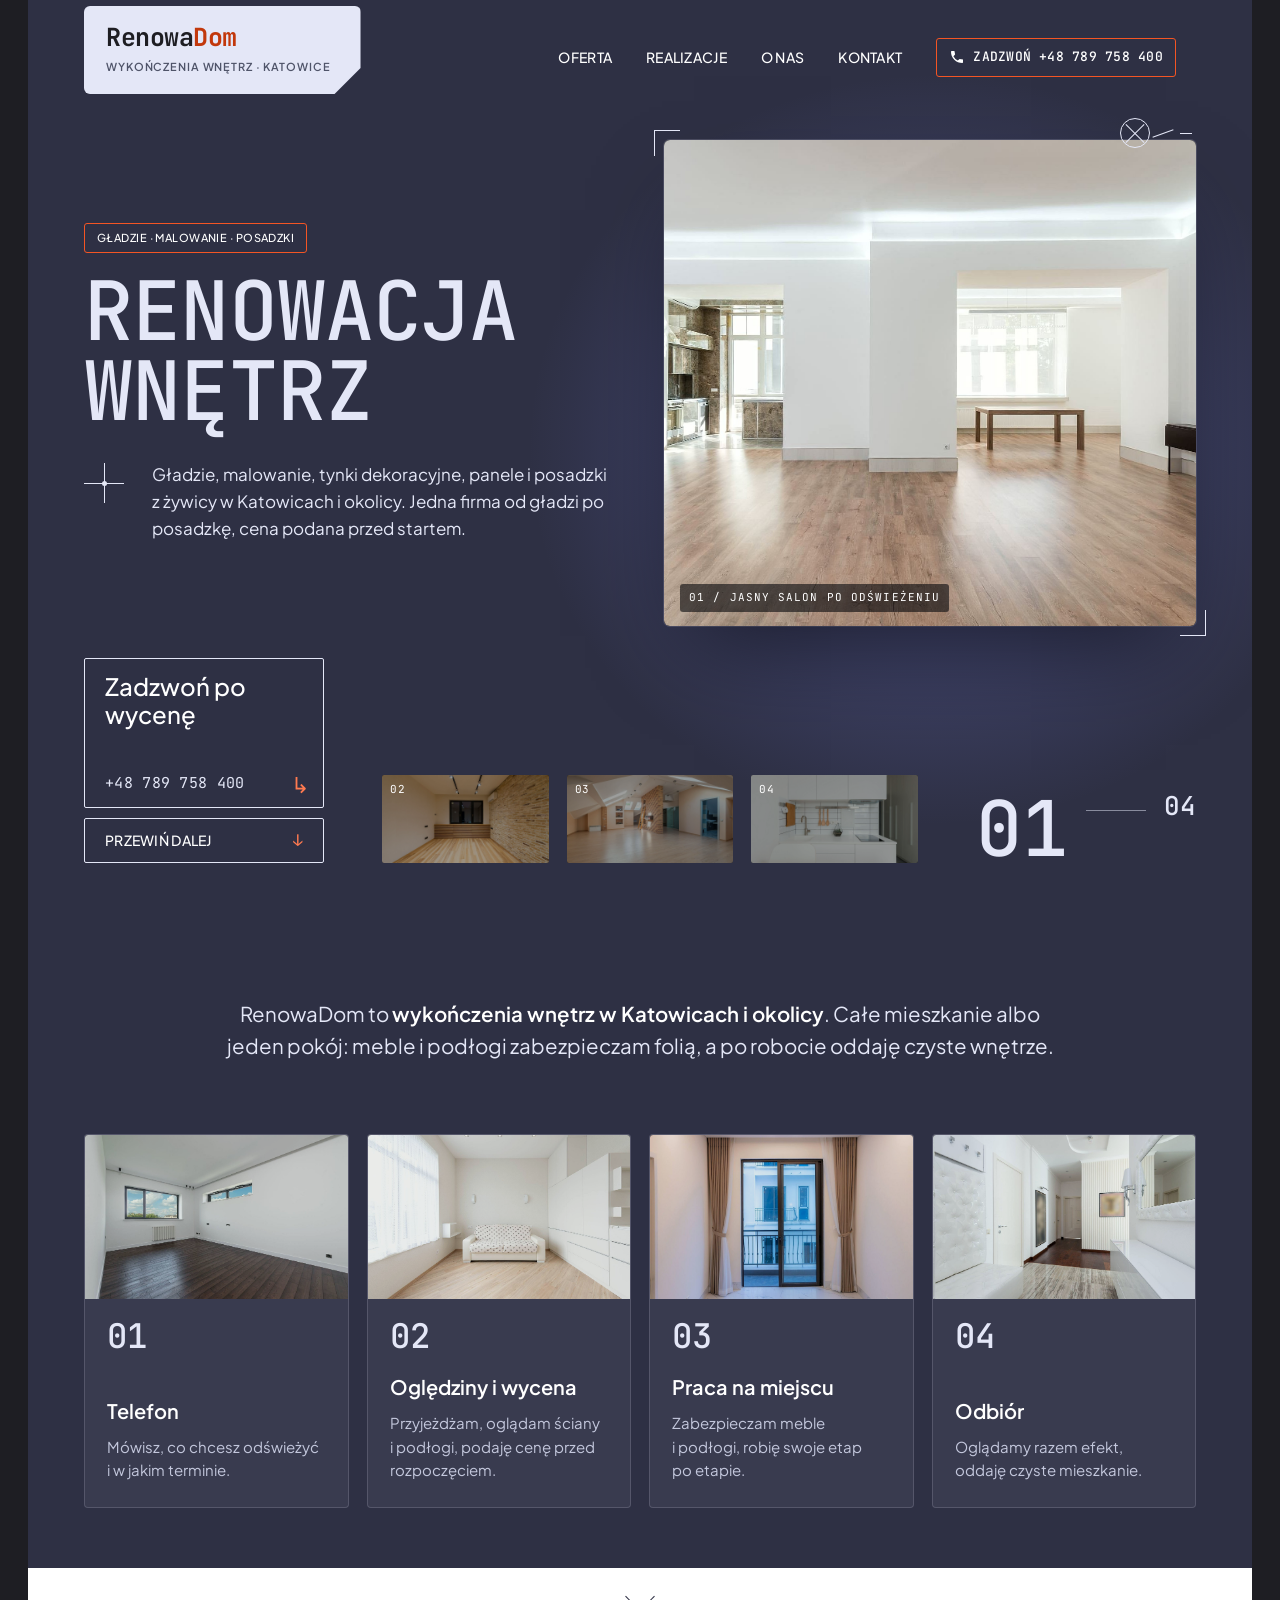
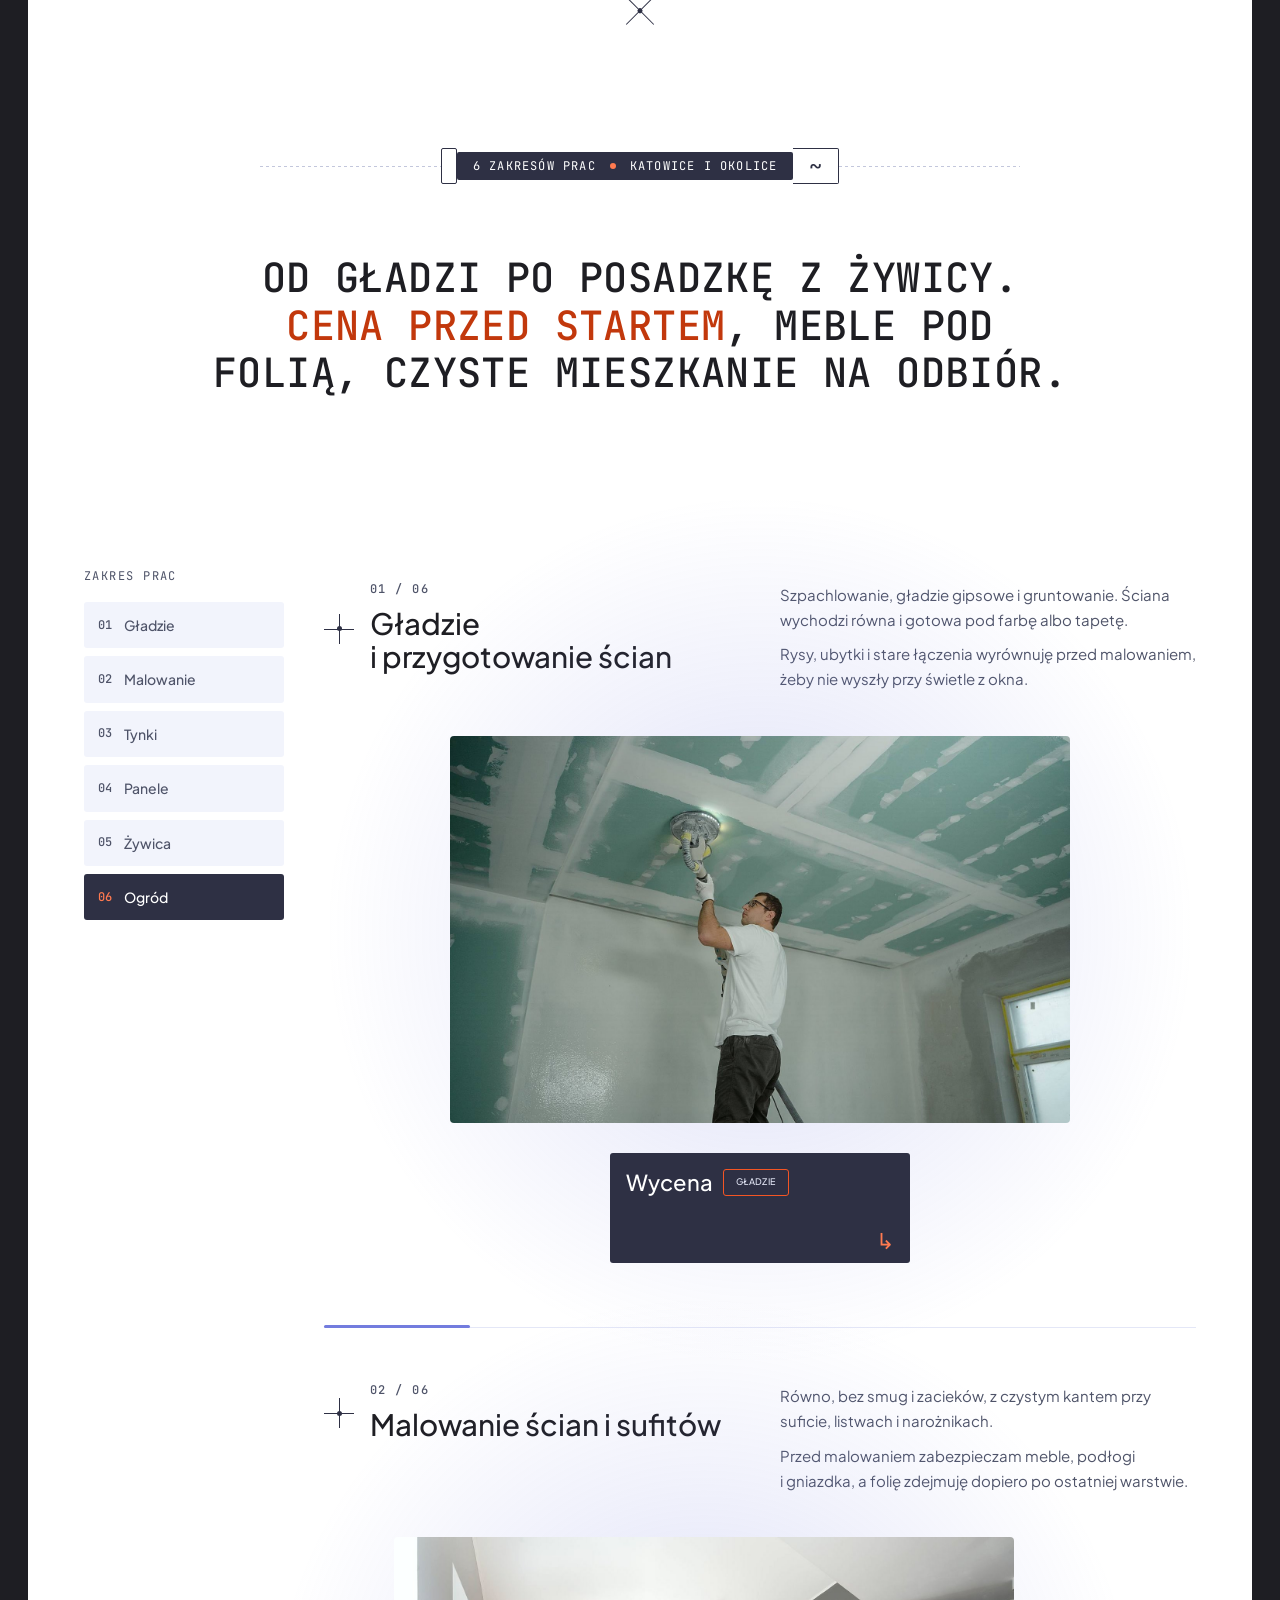
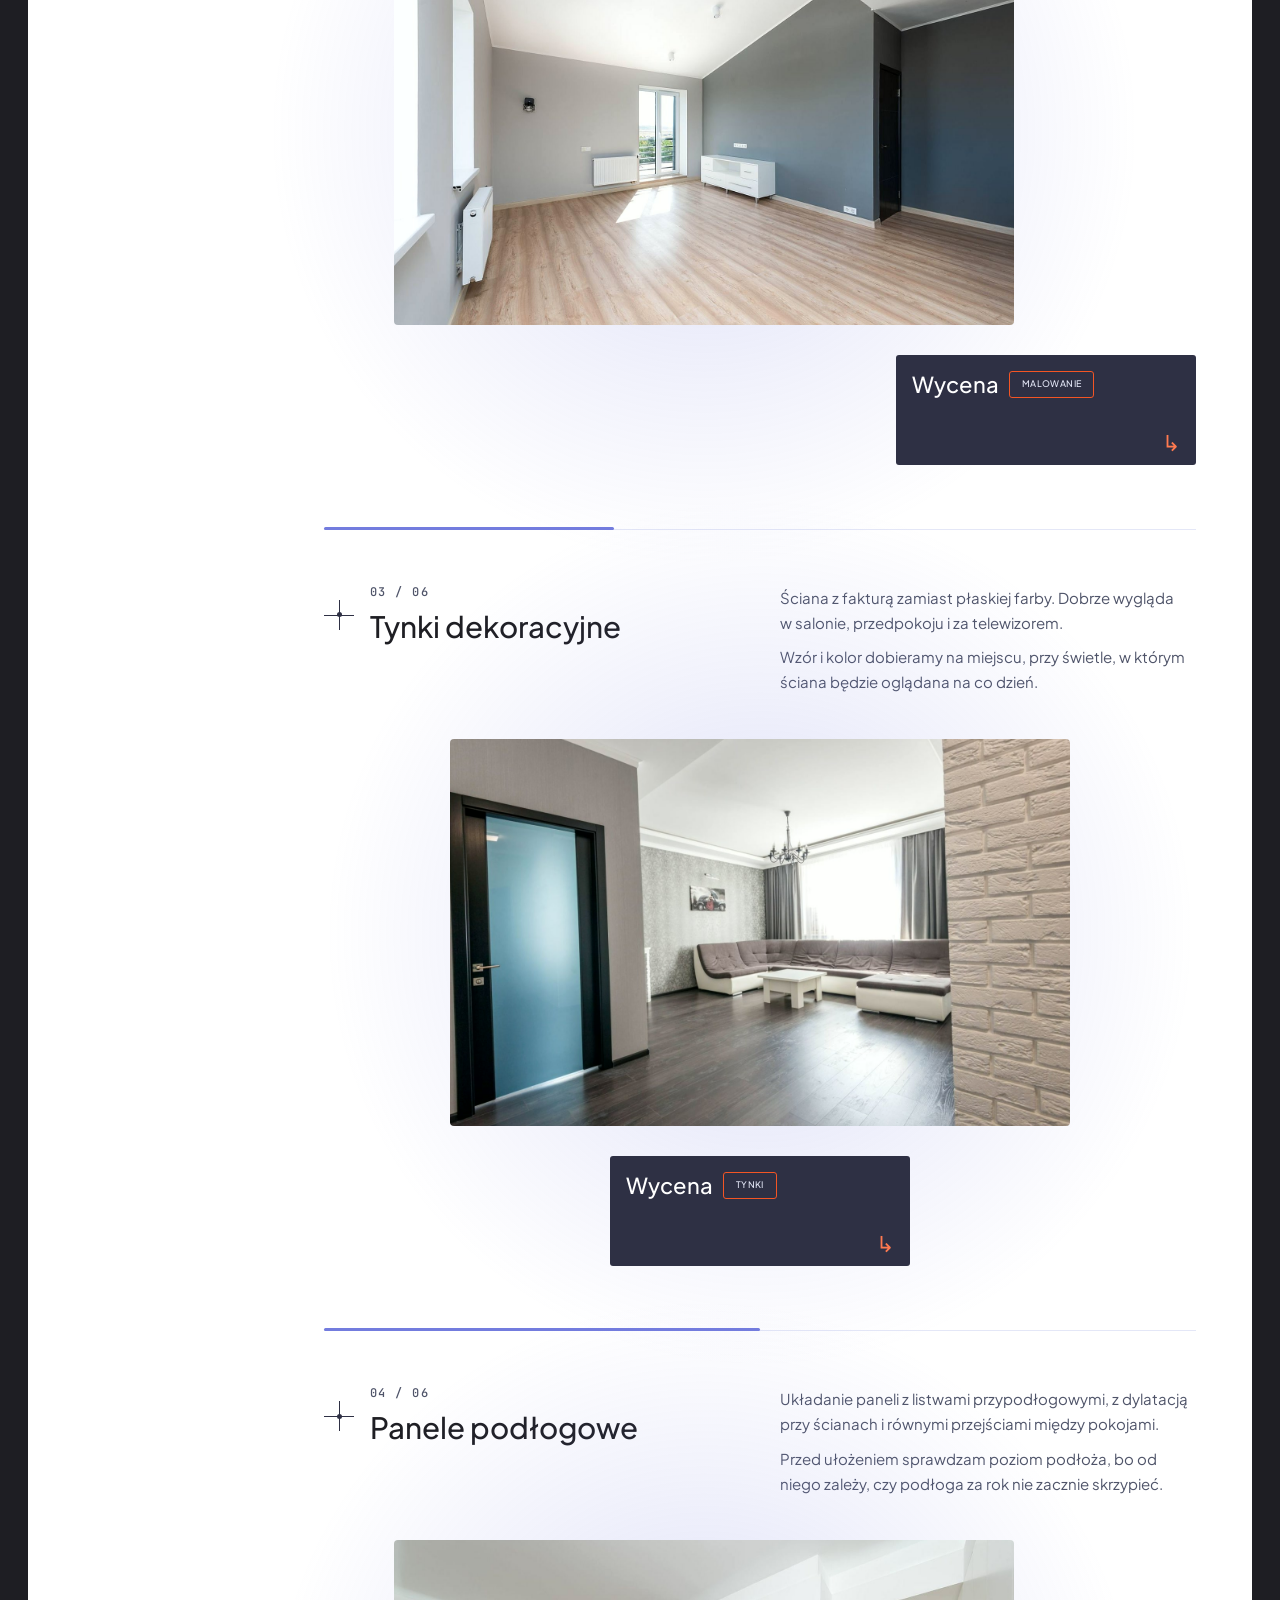
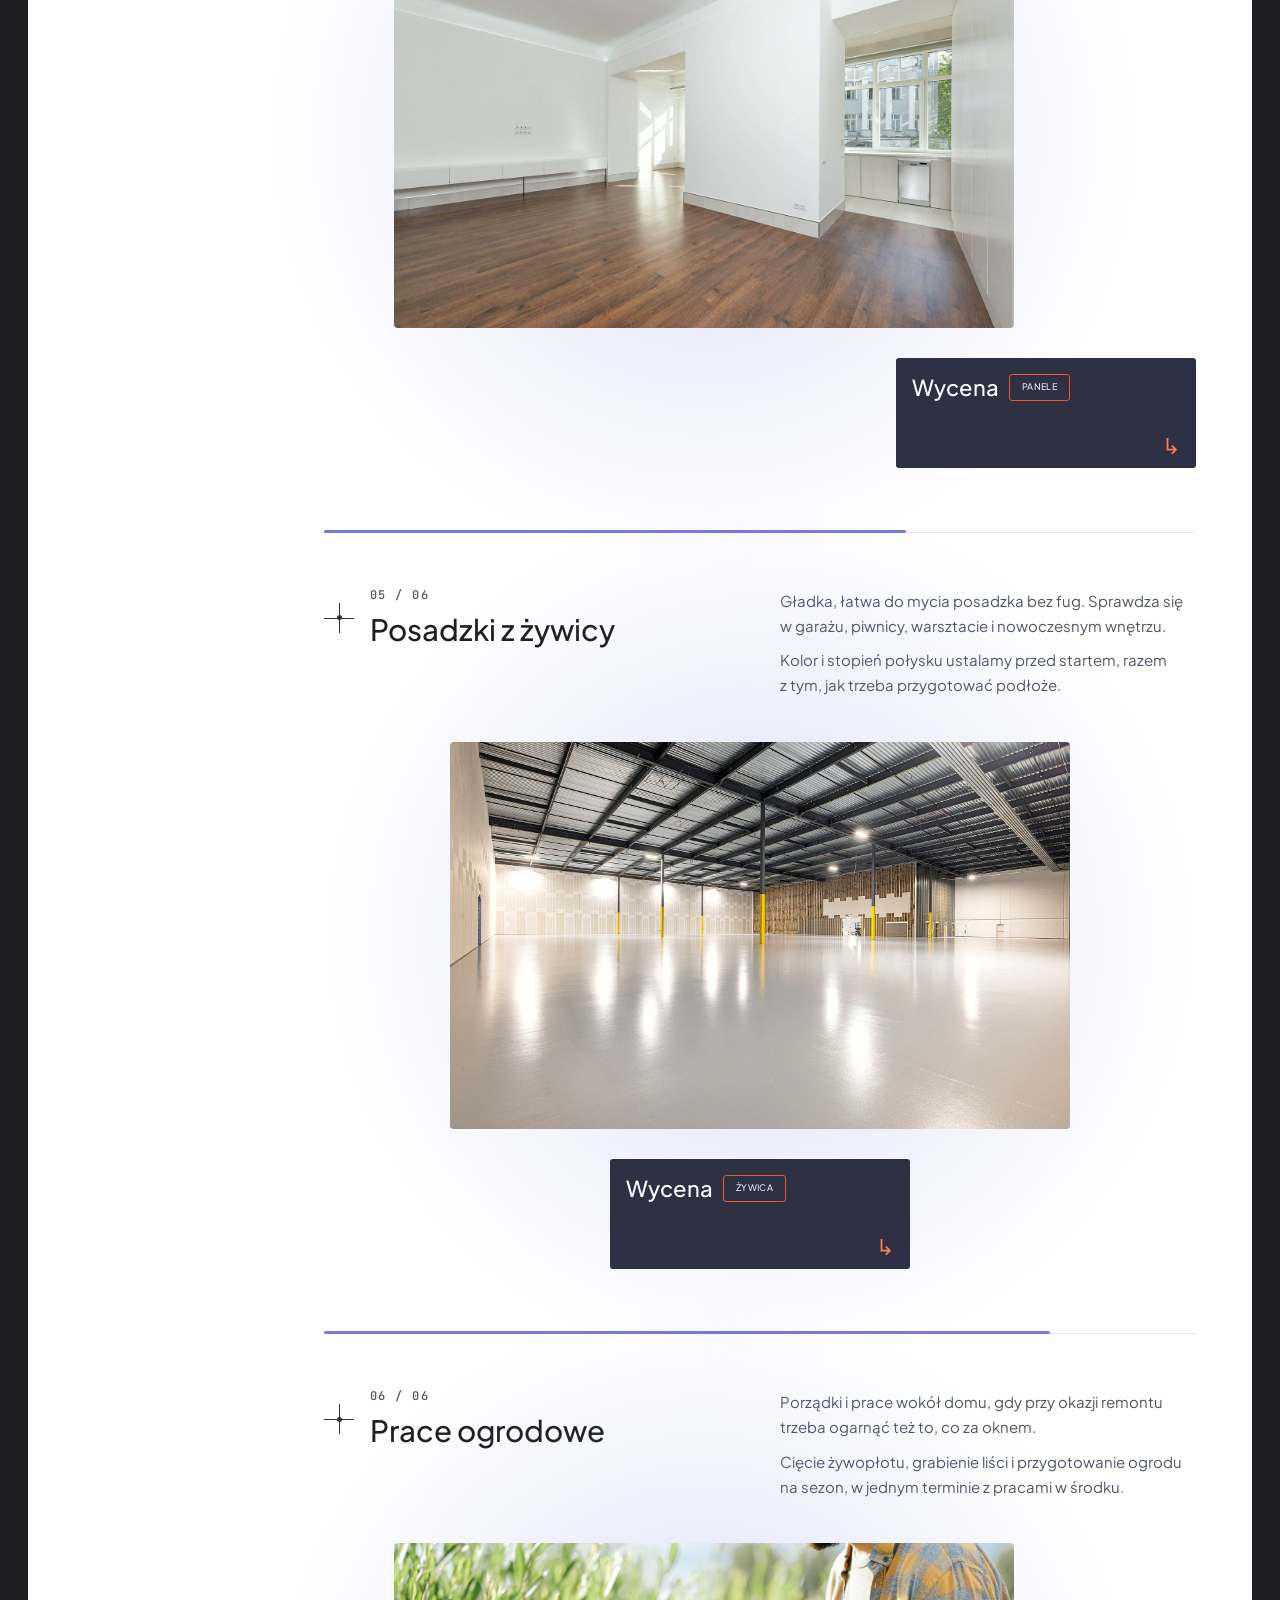
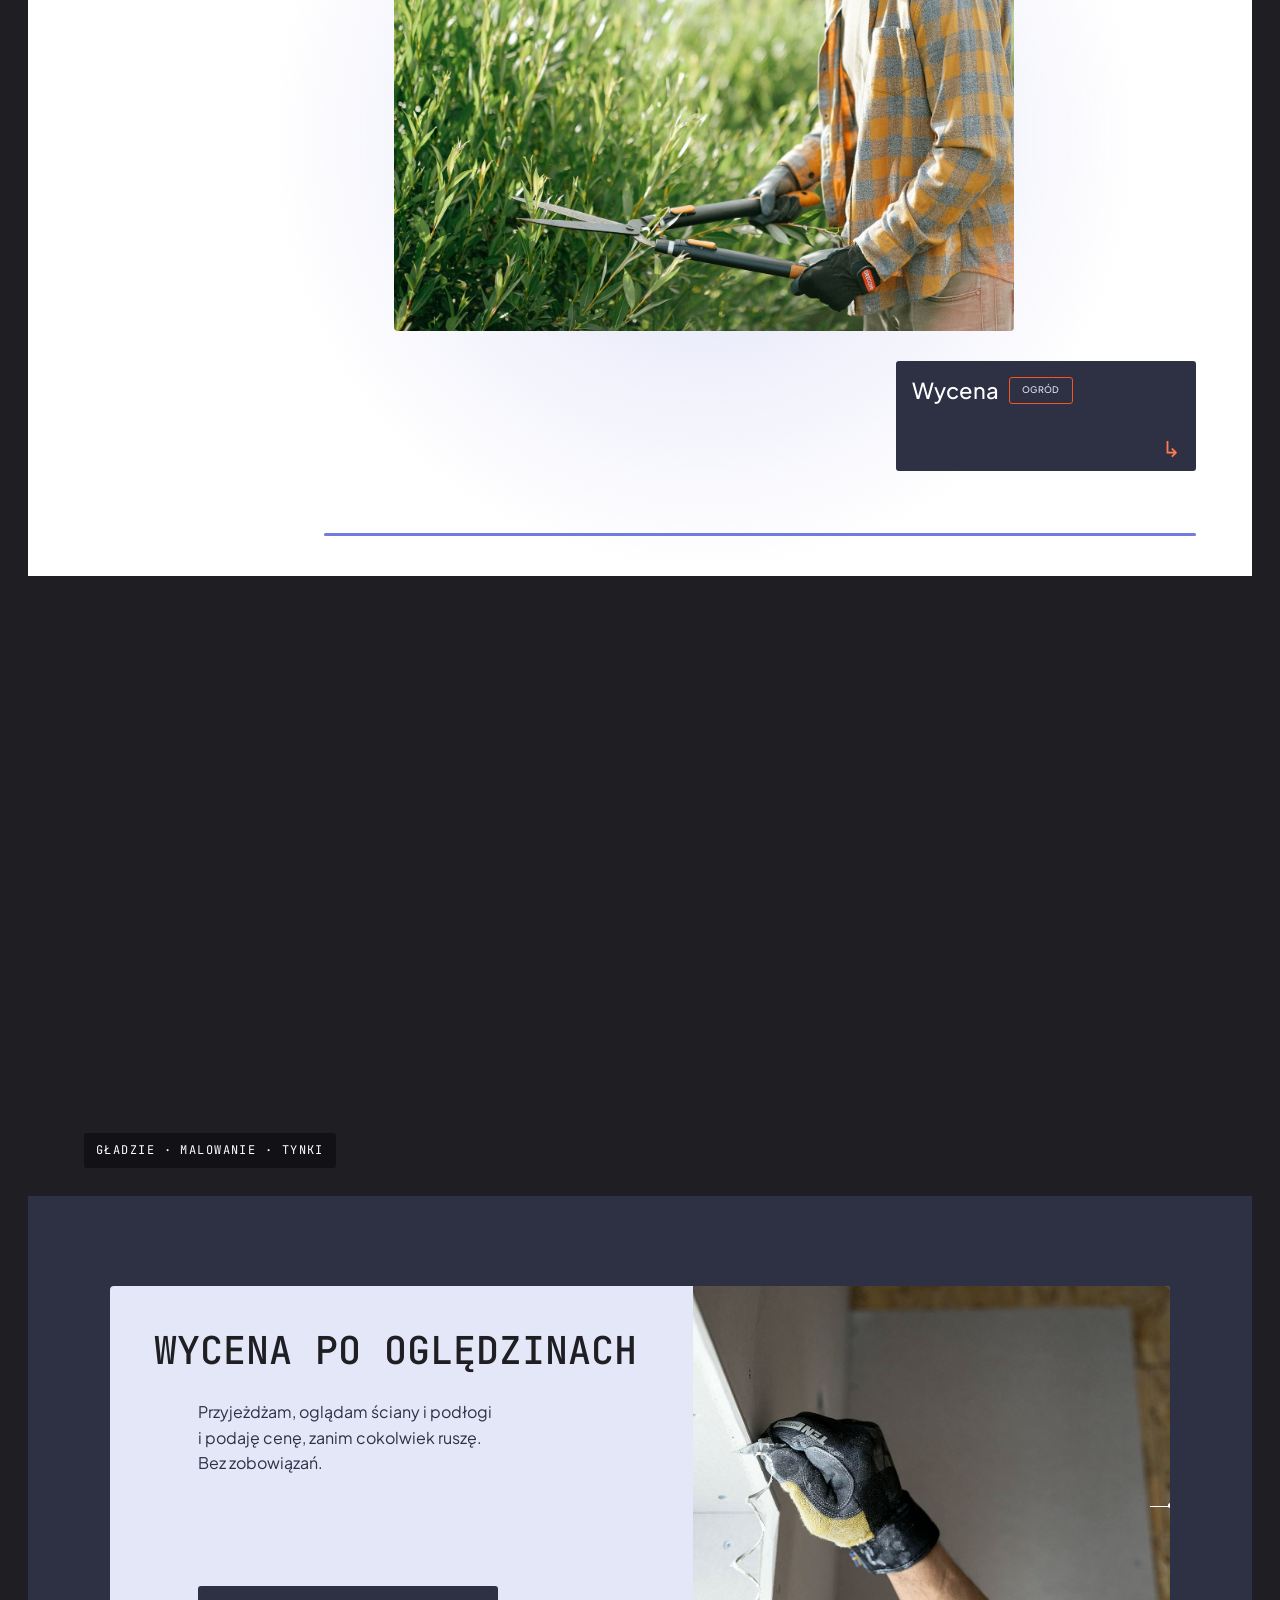
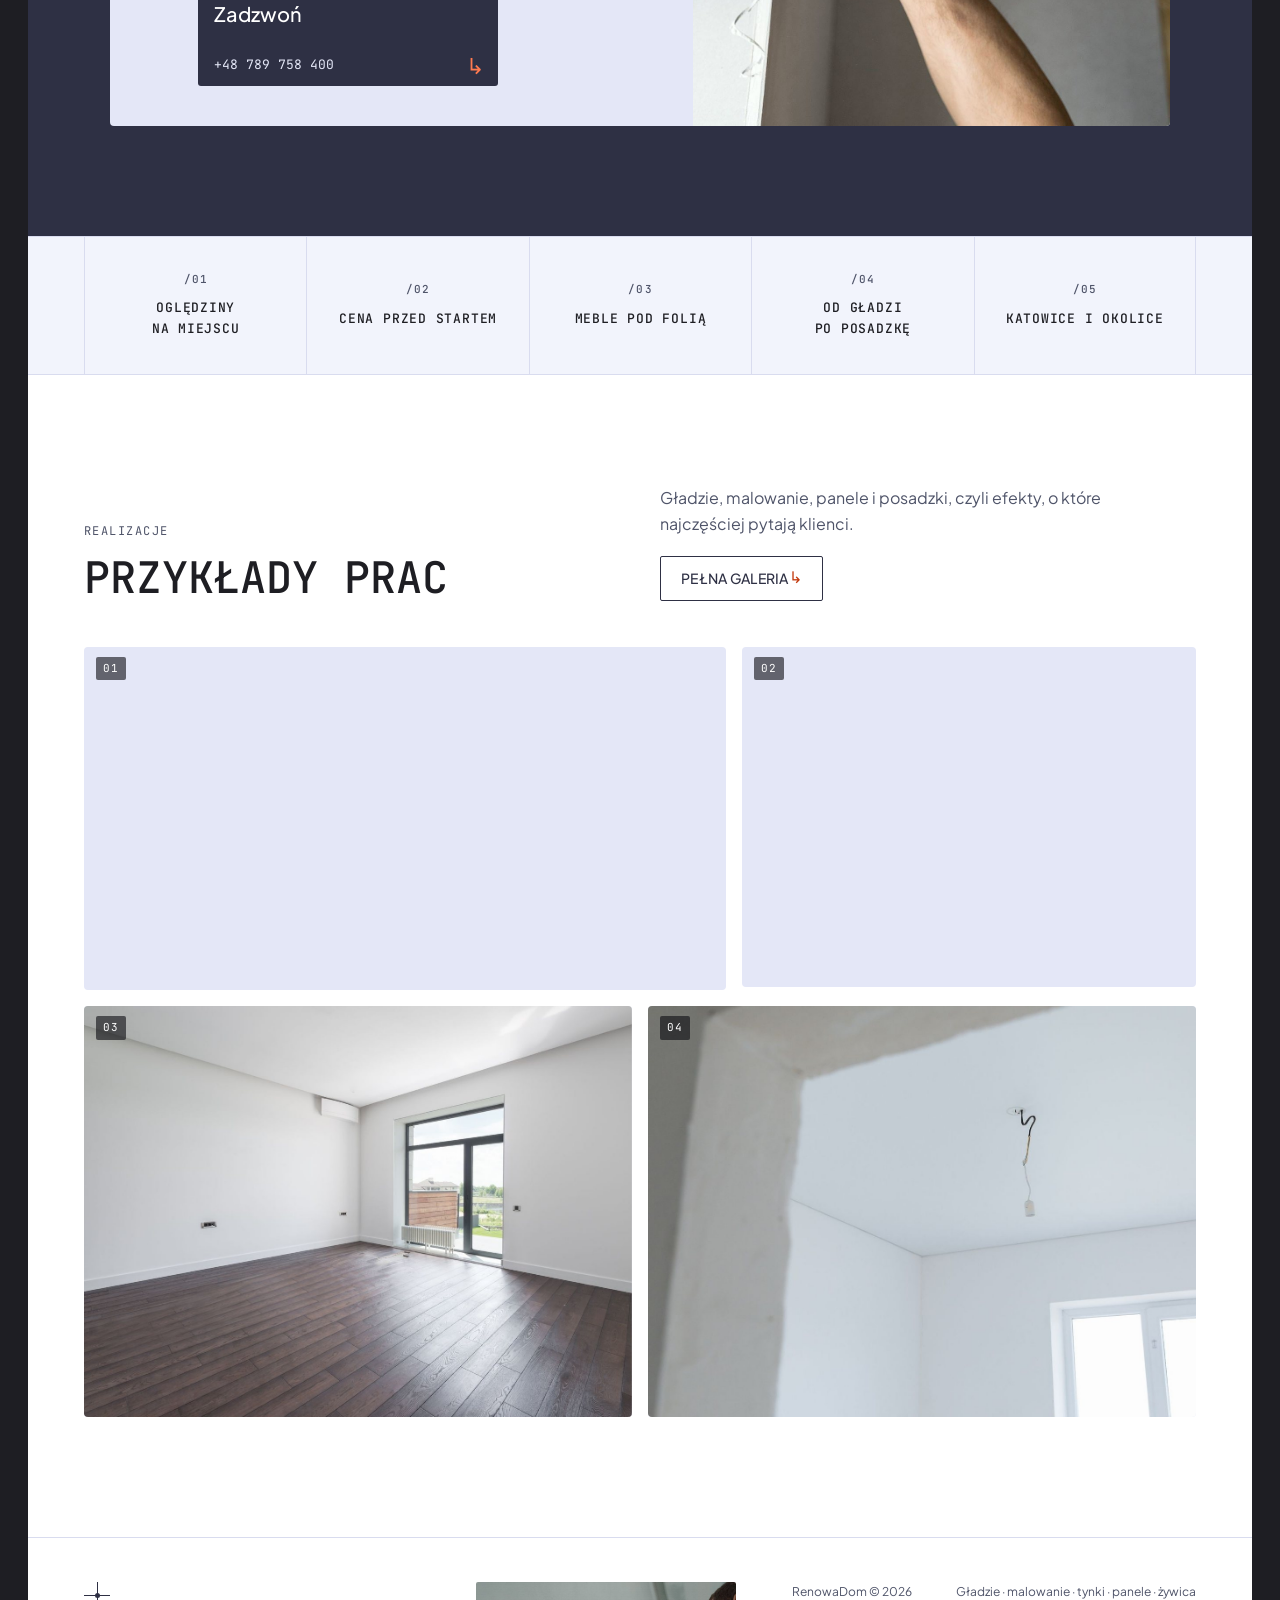
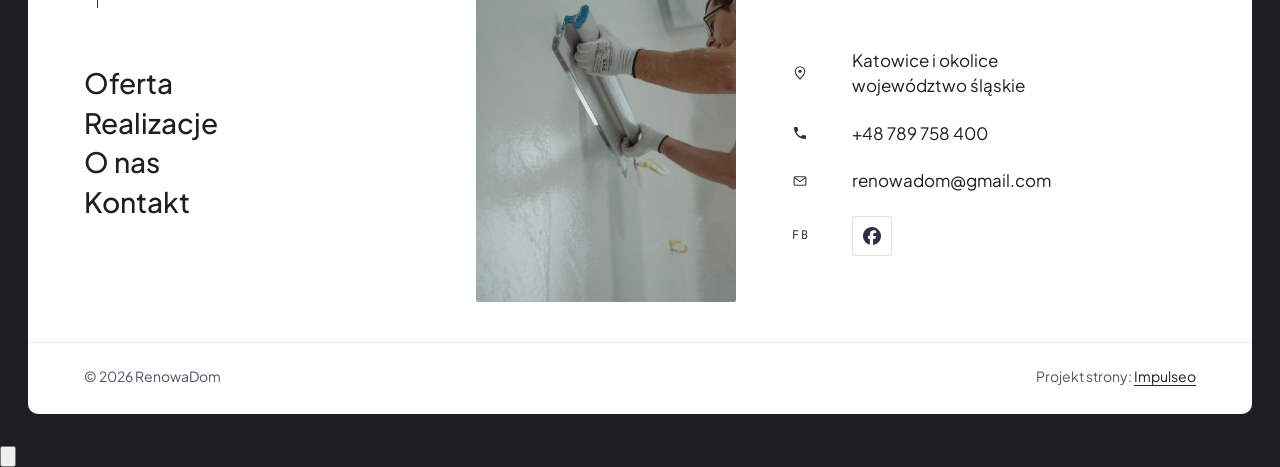
==== commit e123aa9b: "[claude-edit][cmt:9658985f-5751-4a05-9ab1-36361d55673e] Demo przebudowane 1:1 w stylu thermokonnect." ====
--- a/index.html
+++ b/index.html
@@ -20,170 +20,237 @@
 <script type="application/ld+json">{"@context": "https://schema.org", "@type": "LocalBusiness", "name": "RenowaDom", "url": "https://kris20032.github.io/renowadom/", "telephone": "+48789758400", "image": "https://kris20032.github.io/renowadom/img/og.jpg", "areaServed": "Katowice", "sameAs": ["https://www.facebook.com/p/RenowaDom-61563650875836/"]}</script>
 <link rel="preconnect" href="https://fonts.googleapis.com">
 <link rel="preconnect" href="https://fonts.gstatic.com" crossorigin>
-<link href="https://fonts.googleapis.com/css2?family=Space+Grotesk:wght@500;600;700&family=DM+Sans:opsz,wght@9..40,400;9..40,500;9..40,600&display=swap" rel="stylesheet">
-<link rel="stylesheet" href="assets/styles.css?v=8b665260">
+<link href="https://fonts.googleapis.com/css2?family=JetBrains+Mono:wght@400;500;700&family=Plus+Jakarta+Sans:wght@400;500;600;700&display=swap" rel="stylesheet">
+<link rel="stylesheet" href="assets/styles.css?v=20261113">
+<meta name="theme-color" content="#2e3044">
+<meta name="nb-deploy" content="103ed6f95fd3">
 </head>
 <body>
 
 <header class="nav">
-  <div class="wrap nav-inner">
-    <a class="brand" href="index.html"><span class="name">RenowaDom</span><span class="sub">Katowice</span></a>
-    <nav class="nav-links">
+  <div class="nav-inner">
+    <a class="brand" href="index.html" aria-label="RenowaDom - strona główna"><span class="name">Renowa<b>Dom</b></span><span class="sub">Wykończenia wnętrz · Katowice</span></a>
+    <nav class="nav-links" aria-label="Menu główne">
       <a href="oferta.html">Oferta</a>
       <a href="realizacje.html">Realizacje</a>
-      <a href="o-nas.html">O nas</a>
+      <a href="o-nas.html">O&nbsp;nas</a>
       <a href="kontakt.html">Kontakt</a>
-      <a href="tel:+48789758400" class="btn btn-accent">Zadzwoń +48 789 758 400</a>
+      <a class="nav-call" href="tel:+48789758400"><svg class="ico-tel" width="16" height="16" viewBox="0 0 24 24" fill="none" aria-hidden="true"><path d="M6.6 10.8a15.5 15.5 0 0 0 6.6 6.6l2.2-2.2a1 1 0 0 1 1-.24 11.4 11.4 0 0 0 3.6.58 1 1 0 0 1 1 1V20a1 1 0 0 1-1 1A17 17 0 0 1 3 4a1 1 0 0 1 1-1h3.5a1 1 0 0 1 1 1c0 1.25.2 2.46.58 3.6a1 1 0 0 1-.25 1l-2.23 2.2Z" fill="currentColor"/></svg><span class="lab">Zadzwoń</span> +48 789 758 400</a>
     </nav>
     <button class="nav-toggle" aria-label="Menu"><span></span><span></span><span></span></button>
   </div>
 </header>
 
 <main>
-<section class="hero-fach">
-  <img class="hf-photo" src="img/hero.jpg" fetchpriority="high" data-rotate="img/g1.jpg|img/g2.jpg" alt="RenowaDom" width="1880" height="1255">
-  <div class="hf-panel">
-    <div class="hf-inner">
-      <span class="hf-kicker">Wykończenia wnętrz · Katowice</span>
-      <h1 class="hf-title">Odświeżone mieszkanie, <em>bez szukania kilku ekip</em></h1>
-      <p class="hf-lead">Gładzie, malowanie, tynki dekoracyjne, panele i posadzki z żywicy.</p>
-      <a class="hf-phone" href="tel:+48789758400"><span class="hf-phone-lab">Zadzwoń teraz</span><span class="hf-phone-num"><svg class="ico-tel" width="16" height="16" viewBox="0 0 24 24" fill="none" aria-hidden="true"><path d="M6.6 10.8a15.5 15.5 0 0 0 6.6 6.6l2.2-2.2a1 1 0 0 1 1-.24 11.4 11.4 0 0 0 3.6.58 1 1 0 0 1 1 1V20a1 1 0 0 1-1 1A17 17 0 0 1 3 4a1 1 0 0 1 1-1h3.5a1 1 0 0 1 1 1c0 1.25.2 2.46.58 3.6a1 1 0 0 1-.25 1l-2.23 2.2Z" fill="currentColor"/></svg> +48 789 758 400</span></a>
-      <div class="hf-actions">
-        <a href="kontakt.html" class="btn btn-accent">Zadzwoń po wycenę <span class="arr">→</span></a>
-        <a href="tel:+48789758400" class="btn btn-ghost hf-ghost">Zadzwoń +48 789 758 400</a>
-      </div>
-    </div>
-  </div>
-</section>
-<section class="fach-promise">
-  <div class="wrap">
-    <ul class="fp-row reveal"><li>Wycena przed pracą</li><li>Meble pod folią</li><li>Cena przed startem</li></ul>
-  </div>
-</section>
-<section class="gateways-band">
-  <div class="wrap">
-    <div class="gateways">
-      <a href="oferta.html" class="gateway reveal"><img src="img/g3.jpg" alt="Gładzie i przygotowanie ścian" loading="lazy" width="1600" height="1066" decoding="async"><span class="g-ttl">Gładzie i przygotowanie ścian</span></a>
-      <a href="oferta.html" class="gateway reveal"><img src="img/g4.jpg" alt="Malowanie ścian i sufitów" loading="lazy" width="1600" height="1068" decoding="async"><span class="g-ttl">Malowanie ścian i sufitów</span></a>
-      <a href="oferta.html" class="gateway reveal"><img src="img/g5.jpg" alt="Tynki dekoracyjne" loading="lazy" width="1600" height="1068" decoding="async"><span class="g-ttl">Tynki dekoracyjne</span></a>
-    </div>
-  </div>
-</section>
-<section class="proces proces-os fachowcy">
-  <div class="wrap proc-grid">
-    <div class="proc-side">
-      <div class="head reveal">
-        <span class="eyebrow">Jak pracujemy</span>
-        <h2>Wiesz, na czym stoisz - na każdym etapie</h2>
-        <p>Od pierwszego telefonu do odbioru roboty - krok po kroku.</p>
-      </div>
-      <div class="proc-count" aria-hidden="true"><span class="pc-cur">01</span><span class="pc-all">/ 04</span></div>
-      <div class="proc-bar" aria-hidden="true"><i></i></div>
-      <p class="proc-now" aria-hidden="true">Telefon</p>
-    </div>
-    <ol class="proces-line">
-      <li class="reveal"><span class="pno">01</span><h3>Telefon</h3><p>Mówisz, co chcesz odświeżyć i w jakim terminie.</p></li>
-      <li class="reveal"><span class="pno">02</span><h3>Oględziny i wycena</h3><p>Przyjeżdżam, oglądam ściany i podłogi, podaję cenę przed rozpoczęciem.</p></li>
-      <li class="reveal"><span class="pno">03</span><h3>Praca na miejscu</h3><p>Zabezpieczam meble i podłogi, robię swoje etap po etapie.</p></li>
-      <li class="reveal"><span class="pno">04</span><h3>Odbiór</h3><p>Oglądamy razem efekt, oddaję czyste mieszkanie.</p></li>
-    </ol>
-  </div>
-</section>
-<section>
-  <div class="wrap">
-    <div class="head reveal">
-      <span class="eyebrow">Realizacje</span>
-      <h2>Przykłady prac</h2>
-      <p>Gładzie, malowanie, panele i posadzki, czyli efekty, o które najczęściej pytają klienci.</p>
-    </div>
-    <div class="gallery">
-      <div class="tile t-two3 reveal"><img src="img/g6.jpg" alt="RenowaDom" loading="lazy" width="1600" height="1068" decoding="async"></div>
-      <div class="tile t-third reveal"><img src="img/g7.jpg" alt="RenowaDom" loading="lazy" width="1600" height="1066" decoding="async"></div>
-      <div class="tile t-third reveal"><img src="img/g8.jpg" alt="RenowaDom" loading="lazy" width="1600" height="1068" decoding="async"></div>
-      <div class="tile t-third reveal"><img src="img/g9.jpg" alt="RenowaDom" loading="lazy" width="1880" height="1254" decoding="async"></div>
-      <div class="tile t-third reveal"><img src="img/g10.jpg" alt="RenowaDom" loading="lazy" width="1538" height="996" decoding="async"></div>
-    </div>
-    <div style="margin-top:var(--space-7)" class="reveal"><a href="realizacje.html" class="btn btn-accent">Pełna galeria <span class="arr">→</span></a></div>
-  </div>
-</section>
-<section class="fach-uslugi">
-  <div class="wrap">
-    <div class="head reveal">
-      <span class="eyebrow">Zakres prac</span>
-      <h2>Czym się zajmuję</h2>
-      <p>Najczęstsze zlecenia. Przy każdym piszę, co wchodzi w zakres.</p>
-    </div>
-    <ul class="fu-list">
-      <li class="fu-row reveal"><div class="fu-name">Gładzie i przygotowanie ścian</div><div class="fu-desc">Szpachlowanie, gładzie gipsowe i gruntowanie. Ściana wychodzi równa i gotowa pod farbę albo tapetę.</div><a class="fu-cta" href="kontakt.html">Wycena <span class="arr">→</span></a></li>
-      <li class="fu-row reveal"><div class="fu-name">Malowanie ścian i sufitów</div><div class="fu-desc">Równo, bez smug i zacieków, z czystym kantem przy suficie, listwach i narożnikach.</div><a class="fu-cta" href="kontakt.html">Wycena <span class="arr">→</span></a></li>
-      <li class="fu-row reveal"><div class="fu-name">Tynki dekoracyjne</div><div class="fu-desc">Ściana z fakturą zamiast płaskiej farby. Dobrze wygląda w salonie, przedpokoju i za telewizorem.</div><a class="fu-cta" href="kontakt.html">Wycena <span class="arr">→</span></a></li>
-      <li class="fu-row reveal"><div class="fu-name">Panele podłogowe</div><div class="fu-desc">Układanie paneli z listwami przypodłogowymi, z dylatacją przy ścianach i równymi przejściami między pokojami.</div><a class="fu-cta" href="kontakt.html">Wycena <span class="arr">→</span></a></li>
-      <li class="fu-row reveal"><div class="fu-name">Posadzki z żywicy</div><div class="fu-desc">Gładka, łatwa do mycia posadzka bez fug. Sprawdza się w garażu, piwnicy, warsztacie i nowoczesnym wnętrzu.</div><a class="fu-cta" href="kontakt.html">Wycena <span class="arr">→</span></a></li>
-      <li class="fu-row reveal"><div class="fu-name">Prace ogrodowe</div><div class="fu-desc">Porządki i prace wokół domu, gdy przy okazji remontu trzeba ogarnąć też to, co za oknem.</div><a class="fu-cta" href="kontakt.html">Wycena <span class="arr">→</span></a></li>
+<section class="tk-hero">
+  <div class="th-top">
+    <div class="th-copy">
+      <span class="chip">Gładzie · malowanie · posadzki</span>
+      <h1>Renowacja wnętrz</h1>
+      <div class="th-lead"><span class="cross" aria-hidden="true"><i></i></span><p>Gładzie, malowanie, tynki dekoracyjne, panele i&nbsp;posadzki z&nbsp;żywicy w&nbsp;Katowicach i&nbsp;okolicy. Jedna firma od gładzi po posadzkę, cena podana przed startem.</p></div>
+    </div>
+    <figure class="th-visual">
+      <div class="th-stage"><img src="img/hero.jpg" alt="Jasny salon po odświeżeniu, białe ściany i panele" width="1605" height="1255" fetchpriority="high" data-no="01" data-cap="Jasny salon po odświeżeniu"></div>
+      <figcaption>01 / Jasny salon po odświeżeniu</figcaption>
+    </figure>
+  </div>
+  <div class="th-glyph" aria-hidden="true"><span class="o"></span><span class="l"></span><span class="l2"></span></div>
+  <div class="th-bottom">
+    <div class="th-actions">
+      <a class="box-cta" href="tel:+48789758400"><span class="t">Zadzwoń po wycenę</span><span class="n">+48 789 758 400</span><span class="arr-r" aria-hidden="true">↳</span></a>
+      <a class="line-cta" href="#o-firmie">Przewiń dalej <span class="arr-r" aria-hidden="true">↓</span></a>
+    </div>
+    <ul class="th-thumbs" aria-label="Przykładowe wnętrza">
+      <li><button type="button" aria-label="Pokaż: ściana z cegłą i jasne panele"><img src="img/g4.jpg" alt="Ściana z cegłą i jasne panele" width="1600" height="1068" data-no="02" data-cap="Ściana z cegłą i jasne panele"><span>02</span></button></li>
+      <li><button type="button" aria-label="Pokaż: poddasze po wykończeniu"><img src="img/g8.jpg" alt="Poddasze po wykończeniu" width="1600" height="1068" data-no="03" data-cap="Poddasze po wykończeniu"><span>03</span></button></li>
+      <li><button type="button" aria-label="Pokaż: biała kuchnia"><img src="img/g13.jpg" alt="Biała kuchnia po remoncie" width="1600" height="1068" data-no="04" data-cap="Biała kuchnia po remoncie"><span>04</span></button></li>
     </ul>
-    <div style="margin-top:var(--space-7)" class="reveal"><a href="oferta.html" class="btn btn-ghost">Pełna oferta <span class="arr">→</span></a></div>
-  </div>
-</section>
+    <div class="th-count" aria-hidden="true"><span class="cur">01</span><span class="ln"></span><span class="all">04</span></div>
+  </div>
+</section>
+
+<section class="tk-intro" id="o-firmie">
+  <p class="lead-c reveal">RenowaDom to <b>wykończenia wnętrz w&nbsp;Katowicach i&nbsp;okolicy</b>. Całe mieszkanie albo jeden pokój: meble i&nbsp;podłogi zabezpieczam folią, a&nbsp;po robocie oddaję czyste wnętrze.</p>
+  <ol class="steps-tk">
+    <li class="reveal"><figure class="st-fig"><img src="img/g6.jpg" alt="Pokój z ciemnymi panelami i białymi ścianami" width="1600" height="1068" decoding="async"></figure><span class="sn">01</span><h3>Telefon</h3><p>Mówisz, co chcesz odświeżyć i&nbsp;w&nbsp;jakim terminie.</p></li>
+    <li class="reveal"><figure class="st-fig"><img src="img/g5.jpg" alt="Jasny pokój z zabudową" width="1600" height="1068" decoding="async"></figure><span class="sn">02</span><h3>Oględziny i&nbsp;wycena</h3><p>Przyjeżdżam, oglądam ściany i&nbsp;podłogi, podaję cenę przed rozpoczęciem.</p></li>
+    <li class="reveal"><figure class="st-fig"><img src="img/g7.jpg" alt="Pokój z wyjściem na balkon" width="1600" height="1066" decoding="async"></figure><span class="sn">03</span><h3>Praca na miejscu</h3><p>Zabezpieczam meble i&nbsp;podłogi, robię swoje etap po etapie.</p></li>
+    <li class="reveal"><figure class="st-fig"><img src="img/g11.jpg" alt="Przedpokój po wykończeniu" width="1600" height="1068" decoding="async"></figure><span class="sn">04</span><h3>Odbiór</h3><p>Oglądamy razem efekt, oddaję czyste mieszkanie.</p></li>
+  </ol>
+</section>
+
+<section class="tk-white">
+  <div class="tk-arc" aria-hidden="true"><span class="cross" aria-hidden="true"><i></i></span></div>
+  <div class="tk-mf">
+    <div class="ruler" aria-hidden="true"><span class="dots"></span><span class="cap"></span><span class="bar">6 zakresów prac <i></i> Katowice i&nbsp;okolice</span><span class="wave"></span><span class="dots"></span></div>
+    <h2 class="reveal">Od gładzi po posadzkę z&nbsp;żywicy. <em>Cena przed startem</em>, meble pod folią, czyste mieszkanie na odbiór.</h2>
+  </div>
+</section>
+
+<section class="tk-prod" id="uslugi">
+  <aside class="pr-side" aria-label="Zakres prac">
+    <nav>
+      <span class="kicker">Zakres prac</span>
+      <a href="#s1"><b>01</b>Gładzie</a>
+      <a href="#s2"><b>02</b>Malowanie</a>
+      <a href="#s3"><b>03</b>Tynki</a>
+      <a href="#s4"><b>04</b>Panele</a>
+      <a href="#s5"><b>05</b>Żywica</a>
+      <a href="#s6"><b>06</b>Ogród</a>
+    </nav>
+  </aside>
+  <div class="pr-list">
+  <article class="pr-item" id="s1" style="--p:16.7%">
+    <div class="pr-head reveal">
+      <h2><span class="cross" aria-hidden="true"><i></i></span><span class="pr-txt"><span class="pr-no">01 / 06</span>Gładzie i&nbsp;przygotowanie ścian</span></h2>
+      <div>
+        <p>Szpachlowanie, gładzie gipsowe i&nbsp;gruntowanie. Ściana wychodzi równa i&nbsp;gotowa pod farbę albo tapetę.</p>
+        <p>Rysy, ubytki i&nbsp;stare łączenia wyrównuję przed malowaniem, żeby nie wyszły przy świetle z&nbsp;okna.</p>
+      </div>
+    </div>
+    <div class="pr-visual reveal">
+      <figure class="pr-fig"><img src="img/g1.jpg" alt="Szlifowanie gładzi na suficie" width="1600" height="1066" decoding="async"></figure>
+    </div>
+    <a class="pr-card reveal" href="kontakt.html"><span class="t">Wycena <span class="chip">Gładzie</span></span><span class="arr-r" aria-hidden="true">↳</span></a>
+  </article>
+  <article class="pr-item alt" id="s2" style="--p:33.3%">
+    <div class="pr-head reveal">
+      <h2><span class="cross" aria-hidden="true"><i></i></span><span class="pr-txt"><span class="pr-no">02 / 06</span>Malowanie ścian i&nbsp;sufitów</span></h2>
+      <div>
+        <p>Równo, bez smug i&nbsp;zacieków, z&nbsp;czystym kantem przy suficie, listwach i&nbsp;narożnikach.</p>
+        <p>Przed malowaniem zabezpieczam meble, podłogi i&nbsp;gniazdka, a&nbsp;folię zdejmuję dopiero po ostatniej warstwie.</p>
+      </div>
+    </div>
+    <div class="pr-visual reveal">
+      <figure class="pr-fig"><img src="img/g2.jpg" alt="Pokój po malowaniu, ściana w ciemnym kolorze" width="1600" height="1068" decoding="async"></figure>
+    </div>
+    <a class="pr-card reveal" href="kontakt.html"><span class="t">Wycena <span class="chip">Malowanie</span></span><span class="arr-r" aria-hidden="true">↳</span></a>
+  </article>
+  <article class="pr-item" id="s3" style="--p:50.0%">
+    <div class="pr-head reveal">
+      <h2><span class="cross" aria-hidden="true"><i></i></span><span class="pr-txt"><span class="pr-no">03 / 06</span>Tynki dekoracyjne</span></h2>
+      <div>
+        <p>Ściana z&nbsp;fakturą zamiast płaskiej farby. Dobrze wygląda w&nbsp;salonie, przedpokoju i&nbsp;za telewizorem.</p>
+        <p>Wzór i&nbsp;kolor dobieramy na miejscu, przy świetle, w&nbsp;którym ściana będzie oglądana na co dzień.</p>
+      </div>
+    </div>
+    <div class="pr-visual reveal">
+      <figure class="pr-fig"><img src="img/g10.jpg" alt="Salon ze ścianą dekoracyjną" width="1538" height="996" decoding="async"></figure>
+    </div>
+    <a class="pr-card reveal" href="kontakt.html"><span class="t">Wycena <span class="chip">Tynki</span></span><span class="arr-r" aria-hidden="true">↳</span></a>
+  </article>
+  <article class="pr-item alt" id="s4" style="--p:66.7%">
+    <div class="pr-head reveal">
+      <h2><span class="cross" aria-hidden="true"><i></i></span><span class="pr-txt"><span class="pr-no">04 / 06</span>Panele podłogowe</span></h2>
+      <div>
+        <p>Układanie paneli z&nbsp;listwami przypodłogowymi, z&nbsp;dylatacją przy ścianach i&nbsp;równymi przejściami między pokojami.</p>
+        <p>Przed ułożeniem sprawdzam poziom podłoża, bo od niego zależy, czy podłoga za rok nie zacznie skrzypieć.</p>
+      </div>
+    </div>
+    <div class="pr-visual reveal">
+      <figure class="pr-fig"><img src="img/g12.jpg" alt="Pokój z nowymi panelami podłogowymi" width="1600" height="1068" decoding="async"></figure>
+    </div>
+    <a class="pr-card reveal" href="kontakt.html"><span class="t">Wycena <span class="chip">Panele</span></span><span class="arr-r" aria-hidden="true">↳</span></a>
+  </article>
+  <article class="pr-item" id="s5" style="--p:83.3%">
+    <div class="pr-head reveal">
+      <h2><span class="cross" aria-hidden="true"><i></i></span><span class="pr-txt"><span class="pr-no">05 / 06</span>Posadzki z&nbsp;żywicy</span></h2>
+      <div>
+        <p>Gładka, łatwa do mycia posadzka bez fug. Sprawdza się w&nbsp;garażu, piwnicy, warsztacie i&nbsp;nowoczesnym wnętrzu.</p>
+        <p>Kolor i&nbsp;stopień połysku ustalamy przed startem, razem z&nbsp;tym, jak trzeba przygotować podłoże.</p>
+      </div>
+    </div>
+    <div class="pr-visual reveal">
+      <figure class="pr-fig"><img src="img/g9.jpg" alt="Błyszcząca posadzka żywiczna w dużej hali" width="1880" height="1254" decoding="async"></figure>
+    </div>
+    <a class="pr-card reveal" href="kontakt.html"><span class="t">Wycena <span class="chip">Żywica</span></span><span class="arr-r" aria-hidden="true">↳</span></a>
+  </article>
+  <article class="pr-item alt" id="s6" style="--p:100.0%">
+    <div class="pr-head reveal">
+      <h2><span class="cross" aria-hidden="true"><i></i></span><span class="pr-txt"><span class="pr-no">06 / 06</span>Prace ogrodowe</span></h2>
+      <div>
+        <p>Porządki i&nbsp;prace wokół domu, gdy przy okazji remontu trzeba ogarnąć też to, co za oknem.</p>
+        <p>Cięcie żywopłotu, grabienie liści i&nbsp;przygotowanie ogrodu na sezon, w&nbsp;jednym terminie z&nbsp;pracami w&nbsp;środku.</p>
+      </div>
+    </div>
+    <div class="pr-visual reveal">
+      <figure class="pr-fig"><img src="img/g14.jpg" alt="Przycinanie żywopłotu nożycami" loading="lazy" width="1600" height="1066" decoding="async"></figure>
+    </div>
+    <a class="pr-card reveal" href="kontakt.html"><span class="t">Wycena <span class="chip">Ogród</span></span><span class="arr-r" aria-hidden="true">↳</span></a>
+  </article>
+  </div>
+</section>
+
 <section class="stopklatka" aria-hidden="true">
   <div class="stk-bg" style="background-image:url(img/about.jpg)"></div>
-</section>
-<section class="opinie op-fallback">
-  <div class="wrap">
-    <div class="head center reveal">
-      <span class="eyebrow">Opinie</span>
-      <h2>Co mówią klienci</h2>
-      <p>Masz pytanie o zakres albo termin? Zadzwoń, powiem od razu, czy dam radę i kiedy.</p>
-    </div>
-  </div>
-</section>
-<section class="cta">
-  <div class="wrap">
-    <div class="reveal">
-      <span class="eyebrow">Współpraca</span>
-      <h2>Potrzebujesz fachowca? Wycenimy za darmo.</h2>
-      <p>Zadzwoń lub napisz - przyjedziemy, obejrzymy i podamy jasną cenę. Bez zobowiązań.</p>
-    </div>
-    <div class="cta-actions reveal">
-      <a href="kontakt.html" class="btn btn-light">Zadzwoń po wycenę <span class="arr">→</span></a>
-      <a href="tel:+48789758400" class="btn btn-ghost btn-ghost-cta">+48 789 758 400</a>
-    </div>
+  <span class="stk-label">Gładzie · malowanie · tynki</span>
+</section>
+
+<section class="cta tk-cta">
+  <div class="cta-card reveal">
+    <div class="cta-copy">
+      <h2>Wycena po oględzinach</h2>
+      <p>Przyjeżdżam, oglądam ściany i&nbsp;podłogi i&nbsp;podaję cenę, zanim cokolwiek ruszę. Bez zobowiązań.</p>
+      <a class="btn-dark" href="tel:+48789758400"><span class="t">Zadzwoń</span><span class="n">+48 789 758 400</span><span class="arr-r" aria-hidden="true">↳</span></a>
+    </div>
+    <figure class="cta-fig"><img src="img/g3.jpg" alt="Szpachlowanie narożnika ściany" loading="lazy" width="1600" height="1066" decoding="async"><span class="cross" aria-hidden="true"><i></i></span></figure>
+  </div>
+</section>
+
+<section class="tk-band" aria-label="Jak pracujemy w skrócie">
+  <ul class="band-row">
+    <li><small>/01</small>Oględziny na miejscu</li>
+    <li><small>/02</small>Cena przed startem</li>
+    <li><small>/03</small>Meble pod folią</li>
+    <li><small>/04</small>Od gładzi po posadzkę</li>
+    <li><small>/05</small>Katowice i&nbsp;okolice</li>
+  </ul>
+</section>
+
+<section class="tk-gal">
+  <div class="head">
+    <div><span class="kicker">Realizacje</span><h2>Przykłady prac</h2></div>
+    <div class="head-side"><p>Gładzie, malowanie, panele i&nbsp;posadzki, czyli efekty, o&nbsp;które najczęściej pytają klienci.</p><a class="line-cta dark" href="realizacje.html">Pełna galeria <span class="arr-r" aria-hidden="true">↳</span></a></div>
+  </div>
+  <div class="gallery">
+      <figure class="tile t-a reveal"><img src="img/g16.jpg" alt="Jasny pokój z wyjściem do ogrodu" loading="lazy" width="1600" height="1068" decoding="async"><span class="no">01</span></figure>
+      <figure class="tile t-b reveal"><img src="img/g17.jpg" alt="Przedpokój z zabudową i lustrem" loading="lazy" width="1600" height="1068" decoding="async"><span class="no">02</span></figure>
+      <figure class="tile t-d reveal"><img src="img/g18.jpg" alt="Pokój z ciemną podłogą i dużym oknem" loading="lazy" width="1600" height="1068" decoding="async"><span class="no">03</span></figure>
+      <figure class="tile t-d reveal"><img src="img/g19.jpg" alt="Równy narożnik sufitu po gładzi" loading="lazy" width="1600" height="1066" decoding="async"><span class="no">04</span></figure>
   </div>
 </section>
 </main>
 
 <footer>
-  <div class="wrap">
-    <div class="foot-grid">
-      <div class="foot-brand">
-        <div class="name">RenowaDom</div>
-        <p>Gładzie, malowanie, tynki dekoracyjne, panele i posadzki z żywicy.</p>
-      </div>
-      <div class="foot-col">
-        <h4>Nawigacja</h4>
-        <a href="oferta.html">Oferta</a>
-        <a href="realizacje.html">Realizacje</a>
-        <a href="o-nas.html">O nas</a>
-        <a href="kontakt.html">Kontakt</a>
-      </div>
-      <div class="foot-col">
-        <h4>Kontakt</h4>
-        <a href="tel:+48789758400">+48 789 758 400</a>
-        <a href="mailto:renowadom@gmail.com">renowadom@gmail.com</a>
-        <p>Katowice, śląskie</p>
-      <div class="foot-soc">
-        <a class="soc" href="https://www.facebook.com/p/RenowaDom-61563650875836/" target="_blank" rel="noopener" aria-label="Facebook - RenowaDom"><svg viewBox="0 0 24 24" aria-hidden="true" focusable="false"><path d="M9.101 23.691v-7.98H6.627v-3.667h2.474v-1.58c0-4.085 1.848-5.978 5.858-5.978.401 0 .955.042 1.468.103a8.68 8.68 0 0 1 1.141.195v3.325a8.623 8.623 0 0 0-.653-.036 26.805 26.805 0 0 0-.733-.009c-.707 0-1.259.096-1.675.309a1.686 1.686 0 0 0-.679.622c-.258.42-.374.995-.374 1.752v1.297h3.919l-.386 2.103-.287 1.564h-3.246v8.245C19.396 23.238 24 18.179 24 12.044c0-6.627-5.373-12-12-12s-12 5.373-12 12c0 5.628 3.874 10.35 9.101 11.647Z" fill="currentColor"/></svg></a>
-      </div>
-      </div>
-    </div>
-    <div class="foot-bot">
-      <span>© 2026 RenowaDom</span>
-      <span>Projekt strony: <a class="foot-credit" href="https://impulseo.pl" target="_blank" rel="noopener">Impulseo</a></span>
-    </div>
+  <div class="foot-top">
+    <div class="foot-nav">
+      <span class="cross" aria-hidden="true"><i></i></span>
+      <ul>
+        <li><a href="oferta.html">Oferta</a></li>
+        <li><a href="realizacje.html">Realizacje</a></li>
+        <li><a href="o-nas.html">O&nbsp;nas</a></li>
+        <li><a href="kontakt.html">Kontakt</a></li>
+      </ul>
+    </div>
+    <figure class="foot-fig"><img src="img/g15.jpg" alt="Nakładanie gładzi pacą na ścianę" loading="lazy" width="1600" height="1066" decoding="async"></figure>
+    <div class="foot-info">
+      <div class="top"><span>RenowaDom © 2026</span><span>Gładzie · malowanie · tynki · panele · żywica</span></div>
+      <dl>
+        <dt><svg class="ico-pin" width="16" height="16" viewBox="0 0 24 24" fill="none" aria-hidden="true"><path d="M12 21s7-6.1 7-11.5A7 7 0 0 0 5 9.5C5 14.9 12 21 12 21Z" stroke="currentColor" stroke-width="1.6" fill="none"/><circle cx="12" cy="9.5" r="2.4" fill="currentColor"/></svg></dt><dd>Katowice i&nbsp;okolice<br>województwo śląskie</dd>
+        <dt><svg class="ico-tel" width="16" height="16" viewBox="0 0 24 24" fill="none" aria-hidden="true"><path d="M6.6 10.8a15.5 15.5 0 0 0 6.6 6.6l2.2-2.2a1 1 0 0 1 1-.24 11.4 11.4 0 0 0 3.6.58 1 1 0 0 1 1 1V20a1 1 0 0 1-1 1A17 17 0 0 1 3 4a1 1 0 0 1 1-1h3.5a1 1 0 0 1 1 1c0 1.25.2 2.46.58 3.6a1 1 0 0 1-.25 1l-2.23 2.2Z" fill="currentColor"/></svg></dt><dd><a href="tel:+48789758400">+48 789 758 400</a></dd>
+        <dt><svg class="ico-mail" width="16" height="16" viewBox="0 0 24 24" fill="none" aria-hidden="true"><rect x="3.2" y="5.5" width="17.6" height="13" rx="1.6" stroke="currentColor" stroke-width="1.6"/><path d="M4 7l8 6 8-6" stroke="currentColor" stroke-width="1.6" stroke-linecap="round" stroke-linejoin="round"/></svg></dt><dd><a href="mailto:renowadom@gmail.com">renowadom@gmail.com</a></dd>
+        <dt><span class="mono">FB</span></dt><dd><div class="foot-soc"><a class="soc" href="https://www.facebook.com/p/RenowaDom-61563650875836/" target="_blank" rel="noopener" aria-label="Facebook - RenowaDom"><svg viewBox="0 0 24 24" aria-hidden="true" focusable="false"><path d="M9.101 23.691v-7.98H6.627v-3.667h2.474v-1.58c0-4.085 1.848-5.978 5.858-5.978.401 0 .955.042 1.468.103a8.68 8.68 0 0 1 1.141.195v3.325a8.623 8.623 0 0 0-.653-.036 26.805 26.805 0 0 0-.733-.009c-.707 0-1.259.096-1.675.309a1.686 1.686 0 0 0-.679.622c-.258.42-.374.995-.374 1.752v1.297h3.919l-.386 2.103-.287 1.564h-3.246v8.245C19.396 23.238 24 18.179 24 12.044c0-6.627-5.373-12-12-12s-12 5.373-12 12c0 5.628 3.874 10.35 9.101 11.647Z" fill="currentColor"/></svg></a></div></dd>
+      </dl>
+    </div>
+  </div>
+  <div class="foot-bot">
+    <span>© 2026 RenowaDom</span>
+    <span>Projekt strony: <a class="foot-credit" href="https://impulseo.pl" target="_blank" rel="noopener">Impulseo</a></span>
   </div>
 </footer>
-<div class="sticky-call"><a class="sc-call" href="tel:+48789758400"><svg class="ico-tel" width="16" height="16" viewBox="0 0 24 24" fill="none" aria-hidden="true"><path d="M6.6 10.8a15.5 15.5 0 0 0 6.6 6.6l2.2-2.2a1 1 0 0 1 1-.24 11.4 11.4 0 0 0 3.6.58 1 1 0 0 1 1 1V20a1 1 0 0 1-1 1A17 17 0 0 1 3 4a1 1 0 0 1 1-1h3.5a1 1 0 0 1 1 1c0 1.25.2 2.46.58 3.6a1 1 0 0 1-.25 1l-2.23 2.2Z" fill="currentColor"/></svg> Zadzwoń</a><a class="sc-quote" href="kontakt.html">Zadzwoń po wycenę</a></div>
+<div class="sticky-call"><a class="sc-call" href="tel:+48789758400"><svg class="ico-tel" width="16" height="16" viewBox="0 0 24 24" fill="none" aria-hidden="true"><path d="M6.6 10.8a15.5 15.5 0 0 0 6.6 6.6l2.2-2.2a1 1 0 0 1 1-.24 11.4 11.4 0 0 0 3.6.58 1 1 0 0 1 1 1V20a1 1 0 0 1-1 1A17 17 0 0 1 3 4a1 1 0 0 1 1-1h3.5a1 1 0 0 1 1 1c0 1.25.2 2.46.58 3.6a1 1 0 0 1-.25 1l-2.23 2.2Z" fill="currentColor"/></svg> Zadzwoń</a><a class="sc-quote" href="kontakt.html">Zapytaj o&nbsp;wycenę</a></div>
 <div class="demo-wazne" data-do="2026-11-18" data-cykl="3" hidden><svg class="dw-ico" width="13" height="13" viewBox="0 0 24 24" fill="none" aria-hidden="true"><circle cx="12" cy="12" r="8.6" stroke="currentColor" stroke-width="1.8"/><path d="M12 7.2V12l3.3 2" stroke="currentColor" stroke-width="1.8" stroke-linecap="round"/></svg><span class="dw-txt"></span></div>
 
-<script src="assets/main.js"></script>
+<script src="assets/main.js?v=20261113"></script>
 </body>
 </html>
--- a/assets/styles.css
+++ b/assets/styles.css
@@ -1,1311 +1,490 @@
 /* ============================================================
-   STOLBASZ — premium, architektoniczny B2B fit-out
-   Jasna paleta, zero brązu. System wg premium-web-craft.
-   Projekt strony: Impulseo (impulseo.pl)
+   RenowaDom - motyw „technical navy" (wzór układu: thermokonnect.com, prośba Szymona 13.11.2026)
+   Granatowa rama na czarnym tle, nagłówki monospace wersalikami, czerwone strzałki,
+   lawendowe poświaty pod zdjęciami, ciemne karty akcji, sekcje usług jak karty produktów.
    ============================================================ */
-
 :root{
-  /* PALETA — jasna, architektoniczna, chłodna */
-  --paper:#F4F6F8;          /* główne tło */
-  --paper-2:#E7EBEF;        /* sekcje alternatywne (chłodny jasny szary) */
-  --paper-3:#E7EBEF;        /* delikatne wypełnienia */
-  --ink:#15212E;            /* tekst główny — chłodny grafit */
-  --ink-soft:#243443;       /* nagłówki drugorzędne */
-  --muted:#6B7785;          /* tekst poboczny */
-  --line:rgba(21,33,46,.12);/* hairline */
-  --accent:#E8A317;         /* stonowany petrol-slate — jedyny akcent */
-  --accent-d:#C9870C;
-  --accent-soft:rgba(232,163,23,.10);
-  --dark:#15212E;           /* sekcje ciemne (stopka/CTA) */
-
-  /* HOVER ZDJĘĆ — JEDEN standard dla całego silnika (decyzja K. 04.08.2026, artefakt z wariantami).
-     AKTUALNE (K.+Szymon 09.08.2026, wybór z artefaktu 6 wariantów): zoom 1.05 przy 1.4s -
-     przy tak długim czasie mocniejszy kadr NIE skacze, tylko „oddycha". Poprzedni standard
-     (1.02 / .55s z 04.08) odbierany jako dynamiczny i szybki.
-     Spoczynek lekko przygaszony, ale TYLKO tam, gdzie jest mysz (@media hover:hover) —
-     na telefonie zdjęcia zostają w pełnej jasności. */
-  --img-zoom:1.05;                   /* K.+Szymon 09.08: wariant F z artefaktu porównawczego */
-  --img-rest:brightness(.95) saturate(.99);
-  --img-hot:brightness(1.06) saturate(1.05);
-  --img-dur:1.4s;                    /* K.+Szymon 09.08 (wariant F): powoli = elegancko */
-  --img-ease:cubic-bezier(.16,.84,.44,1);  /* miękki ogon, efekt „oddychania" */
-
-  /* ODSTĘPY — skala 4/8 */
-  --space-1:4px; --space-2:8px; --space-3:12px; --space-4:16px; --space-5:24px;
-  --space-6:32px; --space-7:48px; --space-8:64px; --space-9:96px; --space-10:128px;
-
-  /* TYPOGRAFIA — fluid clamp() (skala podbita 16.07.2026: większe, czytelniejsze litery — uwaga Adama) */
-  --text-sm:clamp(.9rem,.87rem + .12vw,1rem);
-  --text-base:clamp(1.08rem,1.04rem + .18vw,1.2rem);
-  --text-lg:clamp(1.24rem,1.15rem + .34vw,1.44rem);
-  --text-h3:clamp(1.34rem,1.22rem + .55vw,1.66rem);
-  --text-h2:clamp(2.1rem,1.66rem + 2.1vw,3.1rem);
-  --text-h1:clamp(2.9rem,2.1rem + 4vw,5.1rem);
-
-  /* PROMIENIE — architektoniczne, raczej ostre */
-  --r-sm:3px; --r-md:6px; --r-lg:10px;
-
-  /* RUCH */
-  --ease:cubic-bezier(.25,.46,.45,.94); --dur:.24s;
-
-  /* CIENIE — miękkie, warstwowe */
-  --sh-sm:0 1px 2px rgba(16,24,32,.04), 0 2px 8px rgba(16,24,32,.05);
-  --sh-md:0 2px 6px rgba(16,24,32,.05), 0 12px 28px -8px rgba(16,24,32,.12);
-  --sh-lg:0 6px 14px rgba(16,24,32,.07), 0 26px 56px -18px rgba(16,24,32,.22);
-
-  --hairline:1px solid var(--line);
-
-  --font-display:'Space Grotesk','Inter',sans-serif;
-  --font-body:'DM Sans','Inter',sans-serif;
-}
-
-*{box-sizing:border-box;margin:0;padding:0}
-html{scroll-behavior:smooth}
-body{
-  font-family:var(--font-body);
-  font-size:var(--text-base);
-  line-height:1.65;
-  color:var(--ink);
-  background:var(--paper);
-  -webkit-font-smoothing:antialiased;
-  text-rendering:optimizeLegibility;
-}
-img{max-width:100%;height:auto;display:block}  /* height:auto = width/height z atrybutów trzyma proporcje (TOP#12) */
+  --navy:#2e3044;
+  --navy-d:#25273a;
+  --ink:#1e1e23;
+  --black:#0c0c10;
+  --lav:#e4e7f7;
+  --lav-l:#f2f4fc;
+  --purple:#737cde;
+  --red:#f45524;
+  --red-l:#ff7a50;          /* czerwień na ciemnym tle */
+  --red-t:#c2380c;          /* czerwień jako tekst na jasnym tle (kontrast > 4.5) */
+  --white:#fff;
+  --muted:#4f5469;
+  --muted-l:#c3c7dc;
+  --line:#d9dcef;
+  --accent:#f45524;
+  --paper:#fff;
+  --frame:28px;
+  --pad:56px;
+  --nav-h:96px;
+  --mono:"JetBrains Mono",ui-monospace,SFMono-Regular,Menlo,monospace;
+  --sans:"Plus Jakarta Sans",system-ui,-apple-system,"Segoe UI",Roboto,sans-serif;
+  --ease:cubic-bezier(.22,.31,0,1);
+  --dur:.35s;
+  --img-zoom:1.05;
+  --img-dur:1.4s;
+  --img-ease:cubic-bezier(.16,.84,.44,1);
+  --img-hot:saturate(1.06) contrast(1.03);
+}
+*,*::before,*::after{box-sizing:border-box}
+html{scroll-behavior:smooth;-webkit-text-size-adjust:100%}
+body{margin:0;background:var(--ink);color:var(--navy);font-family:var(--sans);font-size:16px;line-height:1.6;
+  -webkit-font-smoothing:antialiased;text-rendering:optimizeLegibility}
+img{max-width:100%;display:block}
 a{color:inherit;text-decoration:none}
-
-.wrap{width:min(92%,1180px);margin-inline:auto}
-section{padding-block:clamp(52px,6.5vw,96px)}
-
-h1,h2,h3{font-family:var(--font-display);font-weight:700;line-height:1.08;letter-spacing:-.02em;color:var(--ink)}
-h1{font-size:var(--text-h1);letter-spacing:-.035em}
-h2{font-size:var(--text-h2);letter-spacing:-.025em}
-h3{font-size:var(--text-h3)}
-/* MIARA — długość wiersza. WCAG 2.2 SC 1.4.8: max 80 znaków; Butterick: 45–90.
-   68ch daje realnie 72–78 znaków polskiego tekstu, czyli z zapasem pod granicą.
-   Wcześniej limit miał TYLKO <p> — <li>, <blockquote> i <dd> nie miały żadnego,
-   i to jedyny powód, dla którego 23 bloki na dwóch oddanych stronach jadą po
-   83–106 znaków w wierszu (pomiar 07.08.2026, bramka `miara`).
-   ⚠️ Listy i definicje ograniczamy TYLKO bez klasy: `ul`/`ol` z klasą to u nas
-   układ (siatki kafli, menu), a nie tekst ciągły — tam miarę wyznacza układ. */
-/* 60ch, nie 68ch (K. 10.08): po zmianie fontów na węższe kroje (DM Sans i spółka)
-   w 68ch mieściło się ~90 znaków - bramka pikselowa słusznie zgłaszała przekroczenie
-   granicy 80. Pomiar na żywej przeglądarce: 60ch = 90 znaków, 53ch = ~78 znaków, czyli normę WCAG 1.4.8. */
-:root{ --miara:53ch }
-p{max-width:min(100%,var(--miara))}
-blockquote,
-ul:not([class])>li, ol:not([class])>li,
-dl:not([class])>dd{max-width:min(100%,var(--miara))}
-
-/* ⚠️ Świadomie BEZ wyjątku `.tile p,.card p,.svc p{max-width:none}`, choć nasuwa się sam:
-   te akapity BYŁY już ograniczone (stare `p{max-width:65ch}`), więc „wyjątek" nie odblokowałby
-   niczego nowego — tylko ROZLUŹNIŁ stan sprzed zmiany na wszystkich demach naraz.
-   `figcaption` żadna z reguł wyżej nie dotyczy, więc też nie potrzebuje zwolnienia. */
-
-/* ŁAMANIE. `balance` wyrównuje długości wierszy w nagłówku, `pretty` pilnuje ostatniego
-   wiersza akapitu, żeby nie został w nim jeden wyraz. Obsługiwane od Chrome 117 /
-   Safari 17.5; starsze przeglądarki po prostu ignorują tę własność.
-   `text-wrap:pretty` nie występowało dotąd ANI RAZ w silniku ani w repo klientów. */
-h1,h2,h3,.lead,.lede{text-wrap:balance}
-p,li,blockquote,dd{text-wrap:pretty}
-
-.eyebrow{
-  font-family:var(--font-body);
-  font-size:var(--text-sm);
-  font-weight:600;
-  letter-spacing:.18em;
-  text-transform:uppercase;
-  color:var(--accent);
-  display:inline-flex;align-items:center;gap:var(--space-3);
-}
-/* flex:none + margin-top = kreska trzyma się PIERWSZEJ linii. Wcześniej align-items:center
-   centrowało ją względem całego bloku i przy zawinięciu (długi kicker typu
-   „…WNĘTRZ · LESZNO · OD 2019") druga linia lądowała z brzydkim wcięciem. */
-.eyebrow{align-items:flex-start}
-.eyebrow>*,.eyebrow{text-wrap:balance}   /* dlugi kicker lamal sie na sierote typu samo „2019" w drugiej linii */
-.eyebrow::before{content:"";width:28px;height:1px;background:var(--accent);display:inline-block;flex:none;margin-top:.62em}
-
-.muted{color:var(--muted)}
-.lead{font-size:var(--text-lg);line-height:1.55;color:var(--ink-soft);max-width:50ch}
-
-/* ---------- BUTTONS ---------- */
-.btn{
-  display:inline-flex;align-items:center;gap:var(--space-2);
-  font-weight:600;font-size:var(--text-sm);letter-spacing:.02em;
-  padding:var(--space-4) var(--space-6);
-  border-radius:var(--r-sm);
-  transition:transform var(--dur) var(--ease),box-shadow var(--dur) var(--ease),background var(--dur) var(--ease);
-  cursor:pointer;border:1px solid transparent;
-}
-.btn-accent{background:var(--accent);color:#fff;box-shadow:var(--sh-sm)}
-.btn-accent:hover{background:var(--accent-d);transform:translateY(-2px);box-shadow:var(--sh-md)}
-.btn-accent:active{transform:translateY(0);box-shadow:var(--sh-sm)}
-.btn-ghost{background:transparent;color:var(--ink);border-color:var(--line)}
-.btn-ghost:hover{border-color:var(--accent);color:var(--accent);transform:translateY(-2px)}
-.btn-light{background:#fff;color:var(--ink);box-shadow:var(--sh-sm)}
-.btn-light:hover{transform:translateY(-2px);box-shadow:var(--sh-md)}
-.btn .arr{transition:transform var(--dur) var(--ease)}
-.btn:hover .arr{transform:translateX(4px)}
+h1,h2,h3,h4{margin:0;font-weight:600;text-wrap:balance}
+p{margin:0;text-wrap:pretty}
+main,footer{margin-inline:var(--frame)}
+:focus-visible{outline:2px solid var(--red);outline-offset:3px}
+
+/* ---------- znaki techniczne (interfejs, nie ikony usług) ---------- */
+.cross{position:relative;display:inline-block;width:40px;height:40px;flex:none}
+.cross::before,.cross::after{content:"";position:absolute;background:currentColor}
+.cross::before{left:0;right:0;top:50%;height:1px}
+.cross::after{top:0;bottom:0;left:50%;width:1px}
+.cross i{position:absolute;left:50%;top:50%;width:5px;height:5px;margin:-2.5px 0 0 -2.5px;border-radius:50%;background:currentColor}
+.arr-r{color:var(--red-l);font-family:var(--mono);font-size:22px;line-height:1}
+.chip{display:inline-flex;align-items:center;font-family:var(--sans);font-size:11px;font-weight:500;letter-spacing:.04em;
+  text-transform:uppercase;padding:4px 8px;border:1px solid var(--red);border-radius:3px;color:inherit;white-space:nowrap}
+.kicker{font-family:var(--mono);font-size:12px;letter-spacing:.12em;text-transform:uppercase}
 
 /* ---------- NAV ---------- */
-.nav{
-  position:sticky;top:0;z-index:50;
-  background:color-mix(in srgb,var(--paper) 88%,transparent);
-  backdrop-filter:saturate(140%) blur(10px);
-  border-bottom:var(--hairline);
-}
-.nav-inner{display:flex;align-items:center;justify-content:space-between;gap:var(--space-5);height:72px}
-/* ANTY-NACHODZENIE (K. 05.08.2026): długa nazwa firmy + przycisk z pełnym numerem nie mieściły się w pasku
-   i flex ściskał linki PONIŻEJ ich treści - "Kontakt" wchodził na ramkę "Zadzwoń +48 ...". Teraz ustępuje
-   nazwa marki (skrót wielokropkiem), a menu i przycisk nigdy się nie kurczą ani nie zachodzą na siebie. */
-.brand{display:flex;flex-direction:column;line-height:1;min-width:0;flex:0 1 auto}
-.brand .name{font-family:var(--font-display);font-weight:800;font-size:1.35rem;letter-spacing:.04em;white-space:nowrap;overflow:hidden;text-overflow:ellipsis}
-.brand .sub{font-size:.62rem;letter-spacing:.34em;text-transform:uppercase;color:var(--muted);margin-top:5px;white-space:nowrap;overflow:hidden;text-overflow:ellipsis}
-.nav-links{display:flex;align-items:center;gap:var(--space-6);flex:0 0 auto}
-.nav-links a{font-size:var(--text-sm);font-weight:500;color:var(--ink-soft);position:relative;padding-block:4px;white-space:nowrap;transition:color var(--dur) var(--ease)}
-.nav-links a::after{content:"";position:absolute;left:0;bottom:0;width:0;height:1.5px;background:var(--accent);transition:width var(--dur) var(--ease)}
-.nav-links a:hover,.nav-links a.active{color:var(--ink)}
-.nav-links a:hover::after,.nav-links a.active::after{width:100%}
-.nav-links .btn{padding:var(--space-2) var(--space-5)}
-/* przyciski w nav: właściwy kolor (przebij .nav-links a) + bez podkreślenia */
-.nav-links a.btn-accent{color:#fff}
-.nav-links a.btn-ghost,.nav-links a.btn-light{color:var(--ink)}
-/* CTA w pasku: NIE podkreślenie spod linków menu, ale ten sam przelatujący błysk,
-   co na wszystkich innych przyciskach (zgłoszenie K. 13.08.2026 - „na hero jest efekt
-   światła przechodzącego przez przycisk, na navbarze go nie ma, a mają być identyczne").
-   Reguła `.nav-links a::after` jest silniejsza od `.btn::after`, więc trzeba jej
-   geometrię wyzerować i wpisać połysk z nazwy - samo `display:none` gasiło efekt. */
-.nav-links a.btn::after{
-  display:block;content:"";position:absolute;inset:0;z-index:-1;pointer-events:none;
-  width:auto;height:auto;border-radius:inherit;   /* kasuje geometrię podkreślenia (width:0;height:1.5px) */
-  background:linear-gradient(100deg,transparent 32%,rgba(255,255,255,.20) 50%,transparent 68%);
-  translate:-120% 0}
-@media (prefers-reduced-motion:no-preference){
-  .nav-links a.btn:hover::after{translate:120% 0;transition:translate .75s var(--mt-ease,cubic-bezier(.16,.84,.44,1))}
-}
-.nav-toggle{display:none;background:none;border:none;cursor:pointer;flex-direction:column;gap:5px;padding:8px}
-.nav-toggle span{width:24px;height:2px;background:var(--ink);transition:var(--dur)}
-/* Ciasny zakres MIĘDZY menu mobilnym a pełnym pulpitem: zbijamy odstępy i nazwę marki,
-   żeby wszystko zmieściło się naturalnie, zanim w ogóle dojdzie do skracania wielokropkiem. */
-@media(max-width:1280px) and (min-width:921px){
-  .nav-links{gap:var(--space-4)}
-  .nav-links .btn{padding:var(--space-2) var(--space-4)}
-  .brand .name{font-size:1.15rem}
-}
-
-/* ---------- HERO (split) ---------- */
-.hero{position:relative;overflow:hidden;border-bottom:var(--hairline)}
-.hero-grid{display:grid;grid-template-columns:1.05fr .95fr;gap:clamp(24px,4vw,60px);align-items:center;
-  padding-block:clamp(36px,4.5vw,64px)}
-.hero-copy .eyebrow{margin-bottom:var(--space-5)}
-.hero-copy h1{margin-bottom:var(--space-5)}
-.hero-copy .lead{margin-bottom:var(--space-7)}
-.hero-actions{display:flex;flex-wrap:wrap;gap:var(--space-4)}
-.hero-art{position:relative;aspect-ratio:4/3;border-radius:var(--r-lg);overflow:hidden;box-shadow:var(--sh-lg)}
-.hero-art img{width:100%;height:100%;object-fit:cover}
-.hero-art::after{content:"";position:absolute;inset:0;background:linear-gradient(180deg,transparent 55%,rgba(18,24,28,.28))}
-.hero-badge{position:absolute;left:var(--space-5);bottom:var(--space-5);z-index:2;
-  background:rgba(252,252,251,.94);backdrop-filter:blur(4px);
-  border-radius:var(--r-md);padding:var(--space-4) var(--space-5);box-shadow:var(--sh-md);max-width:78%}
-.hero-badge strong{display:block;font-family:var(--font-display);font-size:1rem;letter-spacing:-.01em}
-.hero-badge span{font-size:var(--text-sm);color:var(--muted)}
-
-/* ---------- HERO duży / kinowy (strona główna) ---------- */
-.hero-cine{position:relative;min-height:clamp(560px,82vh,840px);min-height:clamp(560px,82svh,840px);display:flex;align-items:center;overflow:hidden;border-bottom:var(--hairline)}
-.hero-cine>img{position:absolute;inset:0;width:100%;height:100%;object-fit:cover;z-index:0}
-.hero-cine::after{content:"";position:absolute;inset:0;z-index:1;
-  background:linear-gradient(95deg,rgba(13,18,23,.86) 0%,rgba(13,18,23,.64) 32%,rgba(13,18,23,.24) 62%,rgba(13,18,23,.04) 100%)}
-.hero-cine .wrap{position:relative;z-index:2;padding-block:var(--space-8)}
-.hero-cine .hero-copy{max-width:660px}
-.hero-cine .eyebrow{color:#fff;margin-bottom:var(--space-5)}
-.hero-cine .eyebrow::before{background:#fff}
-.hero-cine h1{color:#fff;margin-bottom:var(--space-5);font-size:clamp(2.9rem,2rem + 4.4vw,5.2rem);text-wrap:balance}
-.hero-cine .lead{color:rgba(255,255,255,.92);max-width:48ch;margin-bottom:var(--space-7)}
-.hero-cine .hero-actions{display:flex;flex-wrap:wrap;gap:var(--space-4)}
-/* NISKIE OKNO (laptop z dokiem i paskami przeglądarki ma ~700-780 px wysokości widoku):
-   H1 do 5.2rem + długi lead nie mieściły się i przyciski wypadały POD krawędź ekranu -
-   klient widział stronę bez ani jednego CTA. Skalujemy w dół, zamiast przycinać treść. */
-@media(min-width:821px) and (max-height:820px){
-  .hero-cine{min-height:clamp(520px,94svh,780px)}
-  .hero-cine .wrap{padding-block:var(--space-6)}
-  .hero-cine h1{font-size:clamp(2.2rem,1.5rem + 2.6vw,3.6rem);margin-bottom:var(--space-4)}
-  .hero-cine .eyebrow{margin-bottom:var(--space-4)}
-  .hero-cine .lead{margin-bottom:var(--space-5);max-width:44ch}
-}
-@media(max-width:680px){
-  .hero-cine{min-height:clamp(520px,76vh,640px);min-height:clamp(520px,76svh,640px);align-items:flex-end}
-  .hero-cine::after{background:linear-gradient(0deg,rgba(13,18,23,.9) 6%,rgba(13,18,23,.45) 55%,rgba(13,18,23,.25) 100%)}
-  .hero-cine .wrap{padding-bottom:var(--space-9)}
-  /* TELEFON (~90% oglądających): lead potrafił zająć 8 linii i zepchnąć CTA poza pierwszy ekran.
-     Zwężamy interlinię i skalę - treści nie ucinamy, bo to ona sprzedaje. */
-  .hero-cine .lead{font-size:.98rem;line-height:1.5;margin-bottom:var(--space-5)}
-  .hero-cine .eyebrow{font-size:.72rem;letter-spacing:.13em;margin-bottom:var(--space-4)}
-  .hero-cine .eyebrow::before{width:20px}
-  .hero-cine h1{margin-bottom:var(--space-4)}
-}
-
-/* full-bleed hero variant (podstrony) */
-.pagehead{position:relative;min-height:46vh;min-height:46svh;display:flex;align-items:flex-end;overflow:hidden;border-bottom:var(--hairline)}
-.pagehead img{position:absolute;inset:0;width:100%;height:100%;object-fit:cover}
-/* 10.08.2026 (decyzja K.): mocniejsze przyciemnienie + cień pod tekstem. Bramka mierzyła na
-   nagłówkach podstron 3,38-3,43:1 przy wymaganych 4,5 — jasne zdjęcie (hala, śnieg, niebo)
-   podchodziło pod biały tekst. Zdjęcia klientów są różne, więc kontrast musi dawać WARSTWA,
-   a nie szczęśliwy dobór kadru. */
-.pagehead::after{content:"";position:absolute;inset:0;background:linear-gradient(180deg,rgba(18,24,28,.40),rgba(18,24,28,.76))}
-.pagehead .wrap{position:relative;z-index:2;padding-block:var(--space-9);color:#fff}
-.pagehead h1{color:#fff;max-width:18ch;text-shadow:0 2px 16px rgba(0,0,0,.55)}
-.pagehead .eyebrow{color:#fff}
-.pagehead .eyebrow::before{background:#fff}
-.pagehead p{color:rgba(255,255,255,.92);margin-top:var(--space-4);max-width:54ch;text-shadow:0 1px 12px rgba(0,0,0,.5)}
-
-/* ---------- STRIP (pasek skrótów / liczby) ---------- */
-.strip{background:var(--dark);color:#fff}
-/* PASEK HASEŁ — standard 04.08.2026 (decyzja K.): 5 haseł w JEDNYM rzędzie, tekst WYŚRODKOWANY,
-   węższe marginesy boczne niż reszta strony (pasek ma iść szerzej), równe wysokości kolumn. */
-.strip .wrap{width:min(96%,1440px);display:grid;grid-template-columns:repeat(5,1fr);
-  gap:var(--space-5);padding-block:var(--space-7);align-items:stretch}
-.strip .item .k{font-family:var(--font-display);font-size:clamp(1.05rem,.82rem + .85vw,1.55rem);
-  font-weight:800;letter-spacing:-.02em;color:#fff;line-height:1.18;text-wrap:balance}
-.strip .item .v{font-size:var(--text-sm);color:rgba(255,255,255,.66);margin-top:var(--space-2);line-height:1.4}
-.strip .item{border-left:2px solid var(--accent);padding-inline:var(--space-4);
-  text-align:center;display:flex;flex-direction:column;justify-content:center}
-/* liczba kolumn = liczba haseł, żeby ostatnie nie zostawało samo w drugim rzędzie.
-   Klasę n-N nadaje multipage.py; domyślnie (bez klasy) pasek jest 5-kolumnowy. */
-.strip.n-2 .wrap{grid-template-columns:repeat(2,1fr)}
-.strip.n-3 .wrap{grid-template-columns:repeat(3,1fr)}
-.strip.n-4 .wrap{grid-template-columns:repeat(4,1fr);gap:var(--space-6)}
-.strip.n-4 .item .k{font-size:clamp(1.3rem,1rem + 1.1vw,2rem)}
-.strip.n-6 .wrap{grid-template-columns:repeat(6,1fr);gap:var(--space-4)}
-.strip.n-6 .item .k{font-size:clamp(.98rem,.8rem + .7vw,1.35rem)}
-/* równe łamanie: zamiast "długa linia + jedno słowo" obie linie zbliżonej długości */
-.strip .item .k{text-wrap:balance}
-
-/* ---------- SECTION HEAD ---------- */
-.head{max-width:48rem;margin-bottom:var(--space-8)}
-.head.center{margin-inline:auto;text-align:center}
-.head .eyebrow{margin-bottom:var(--space-4)}
-.head h2{margin-bottom:var(--space-4)}
-.head p{color:var(--muted);font-size:var(--text-lg);line-height:1.55}
-.head.center p{margin-inline:auto}
-
-/* ---------- INTRO SPLIT ---------- */
-.split{display:grid;grid-template-columns:.92fr 1.08fr;gap:clamp(28px,5vw,80px);align-items:center}
-.split.rev{grid-template-columns:1.08fr .92fr}
-.split.rev .split-art{order:-1}
-.split-art{position:relative;aspect-ratio:5/4;border-radius:var(--r-lg);overflow:hidden;box-shadow:var(--sh-lg)}
+.nav{position:fixed;top:6px;left:var(--frame);right:var(--frame);z-index:100;padding:0 var(--pad);pointer-events:none}
+.nav-inner{display:flex;align-items:flex-start;justify-content:space-between;gap:24px}
+.brand{pointer-events:auto;display:flex;flex-direction:column;justify-content:center;background:var(--lav);color:var(--ink);
+  padding:14px 30px 14px 22px;min-width:220px;height:88px;border-radius:6px 6px 0 6px;
+  clip-path:polygon(0 0,100% 0,100% calc(100% - 26px),calc(100% - 26px) 100%,0 100%);
+  box-shadow:0 1px 0 rgba(0,0,0,.1)}
+.brand .name{font-family:var(--mono);font-weight:700;font-size:25px;letter-spacing:-.02em;line-height:1}
+.brand .name b{color:var(--red-t);font-weight:700}
+.brand .sub{margin-top:8px;font-size:11px;font-weight:600;letter-spacing:.08em;text-transform:uppercase;color:var(--muted)}
+.nav-links{pointer-events:auto;display:flex;align-items:center;gap:34px;margin-top:22px;padding:10px 20px;border-radius:4px;
+  background:transparent;transition:background .6s var(--ease),margin .6s var(--ease)}
+.nav-links a{color:#fff;font-size:14px;font-weight:500;letter-spacing:.02em;text-transform:uppercase;position:relative;padding:4px 0}
+.nav-links a:not(.nav-call)::after{content:"";position:absolute;left:0;right:0;bottom:-2px;height:1px;background:var(--red-l);
+  transform:scaleX(0);transform-origin:left;transition:transform .45s var(--ease)}
+.nav-links a:not(.nav-call):hover::after,.nav-links a[aria-current="page"]::after{transform:scaleX(1)}
+.nav-links .nav-call{font-family:var(--mono);font-size:13px;letter-spacing:.02em;border:1px solid var(--red);border-radius:3px;
+  padding:8px 12px;display:inline-flex;align-items:center;gap:8px;transition:background .3s ease}
+.nav-links .nav-call:hover{background:var(--red);color:#fff}
+.nav.is-stuck .nav-links{background:#000}
+.nav-toggle{display:none;pointer-events:auto;margin-top:22px;width:48px;height:44px;border:0;border-radius:4px;background:#000;cursor:pointer;
+  flex-direction:column;align-items:center;justify-content:center;gap:5px}
+.nav-toggle span{display:block;width:20px;height:1.5px;background:#fff}
+
+/* ---------- HERO ---------- */
+.tk-hero{position:relative;overflow:hidden;color:#fff;border-radius:0 0 10px 10px;
+  background:radial-gradient(ellipse 46% 58% at 74% 50%,rgba(115,124,222,.45),rgba(115,124,222,0) 72%),var(--navy);
+  padding:min(140px,17svh) var(--pad) min(40px,4svh)}
+.th-top{display:grid;grid-template-columns:minmax(0,1fr) minmax(0,1fr);gap:48px;align-items:center}
+.th-copy .chip{margin-bottom:18px}
+.tk-hero h1,.tk-ph h1{font-family:var(--mono);font-weight:500;text-transform:uppercase;color:var(--lav);
+  font-size:clamp(44px,min(6.4vw,10.5svh),104px);line-height:.98;letter-spacing:-.01em}
+.th-lead{display:flex;gap:28px;align-items:flex-start;margin-top:min(30px,3.4svh)}
+.th-lead .cross{color:var(--lav);margin-top:2px}
+.th-lead p{font-size:17px;line-height:1.6;color:var(--lav);max-width:30rem}
+.th-visual{position:relative;margin:0;height:min(54svh,540px);border-radius:6px;overflow:visible}
+.th-visual .th-stage{position:absolute;inset:0;border-radius:6px;overflow:hidden;background:#000;
+  box-shadow:0 40px 90px -30px rgba(0,0,0,.6),0 0 0 1px rgba(228,231,247,.16)}
+.th-visual .th-stage img{position:absolute;inset:0;width:100%;height:100%;object-fit:cover;transition:opacity .9s ease}
+.th-visual .th-stage img.is-off{opacity:0}
+.th-visual figcaption{position:absolute;left:16px;bottom:14px;font-family:var(--mono);font-size:11px;letter-spacing:.1em;
+  text-transform:uppercase;color:#fff;background:rgba(12,12,16,.62);padding:5px 9px;border-radius:3px}
+.th-visual::before,.th-visual::after{content:"";position:absolute;width:26px;height:26px;border:1px solid var(--lav);z-index:2}
+.th-visual::before{top:-10px;left:-10px;border-right:0;border-bottom:0}
+.th-visual::after{bottom:-10px;right:-10px;border-left:0;border-top:0}
+.th-glyph{position:absolute;right:calc(var(--pad) + 4px);top:118px;display:flex;align-items:center;color:var(--lav);z-index:3}
+.th-glyph .o{width:30px;height:30px;border:1px solid currentColor;border-radius:50%;position:relative}
+.th-glyph .o::before,.th-glyph .o::after{content:"";position:absolute;left:50%;top:50%;width:26px;height:1px;background:currentColor;margin-left:-13px}
+.th-glyph .o::before{transform:rotate(45deg)}
+.th-glyph .o::after{transform:rotate(-45deg)}
+.th-glyph .l{width:22px;height:1px;background:currentColor;transform:rotate(-20deg);margin-left:2px}
+.th-glyph .l2{width:12px;height:1px;background:currentColor;margin-left:6px}
+.th-bottom{display:grid;grid-template-columns:240px minmax(0,1fr) auto;gap:32px;align-items:end;margin-top:min(34px,3.6svh)}
+.th-actions{display:flex;flex-direction:column;gap:10px}
+.box-cta{position:relative;display:flex;flex-direction:column;justify-content:space-between;min-height:min(150px,17svh);padding:14px 20px 12px;
+  border:1px solid var(--lav);border-radius:2px;color:#fff;transition:background .4s var(--ease),color .4s var(--ease)}
+.box-cta .t{font-size:24px;font-weight:500;line-height:1.15}
+.box-cta .n{font-family:var(--mono);font-size:15px;letter-spacing:.02em;color:var(--lav)}
+.box-cta .arr-r{position:absolute;right:14px;bottom:10px}
+.box-cta:hover{background:var(--lav);color:var(--ink)}
+.box-cta:hover .n{color:var(--ink)}
+.box-cta:hover .arr-r{color:var(--red-t)}
+.line-cta{display:flex;align-items:center;justify-content:space-between;height:42px;padding:0 20px;border:1px solid var(--lav);border-radius:2px;
+  font-size:14px;font-weight:500;text-transform:uppercase;letter-spacing:.02em;color:#fff;transition:background .4s var(--ease),color .4s var(--ease)}
+.line-cta .arr-r{font-size:16px}
+.line-cta:hover{background:var(--lav);color:var(--ink)}
+.th-thumbs{display:flex;gap:18px;justify-content:center;align-items:flex-end;margin:0;padding:0;list-style:none}
+.th-thumbs button{all:unset;cursor:pointer;display:block;width:min(196px,13vw);height:88px;background:#000;border-radius:2px;overflow:hidden;position:relative;
+  transition:height .5s var(--ease),box-shadow .4s ease}
+.th-thumbs button img{width:100%;height:100%;object-fit:cover;opacity:.62;transition:opacity .4s ease,transform .6s var(--ease)}
+.th-thumbs button span{position:absolute;left:8px;top:6px;font-family:var(--mono);font-size:11px;color:#fff;letter-spacing:.06em}
+.th-thumbs button:hover img{opacity:.9}
+.th-thumbs button.is-on{height:122px;box-shadow:0 0 0 1px var(--lav)}
+.th-thumbs button.is-on img{opacity:1}
+.th-thumbs button:focus-visible{outline:2px solid var(--red);outline-offset:3px}
+.th-count{display:flex;align-items:flex-start;gap:18px;font-family:var(--mono);color:var(--lav);line-height:.9}
+.th-count .cur{font-size:clamp(56px,6vw,86px);font-weight:500}
+.th-count .ln{width:60px;height:1px;background:rgba(228,231,247,.5);margin-top:16px}
+.th-count .all{font-size:26px;font-weight:500}
+
+/* ---------- PAGEHEAD podstron (ta sama rama co hero, niższa) ---------- */
+.tk-ph{position:relative;overflow:hidden;color:#fff;border-radius:0 0 10px 10px;
+  background:radial-gradient(ellipse 44% 60% at 78% 55%,rgba(115,124,222,.42),rgba(115,124,222,0) 72%),var(--navy);
+  padding:150px var(--pad) 64px}
+.tk-ph .ph-grid{display:grid;grid-template-columns:minmax(0,1.1fr) minmax(0,.9fr);gap:56px;align-items:end}
+.tk-ph h1{font-size:clamp(40px,5.4vw,88px)}
+.tk-ph .crumbs{font-family:var(--mono);font-size:12px;letter-spacing:.12em;text-transform:uppercase;color:var(--muted-l);margin-bottom:18px}
+.tk-ph .crumbs b{color:#fff;font-weight:500}
+.tk-ph .ph-fig{position:relative;margin:0;aspect-ratio:16/10;border-radius:6px;overflow:hidden;box-shadow:0 0 0 1px rgba(228,231,247,.16),0 40px 80px -30px rgba(0,0,0,.6)}
+.tk-ph .ph-fig img{width:100%;height:100%;object-fit:cover}
+
+/* ---------- INTRO + KROKI (granat, pod hero) ---------- */
+.tk-intro{background:var(--navy);color:var(--lav);padding:110px var(--pad) 210px;margin-top:-10px;position:relative}
+.tk-intro .lead-c{max-width:52rem;margin:0 auto;text-align:center;font-size:clamp(19px,1.6vw,23px);line-height:1.55;color:var(--lav)}
+.tk-intro .lead-c b{color:#fff;font-weight:600}
+.steps-tk{list-style:none;margin:72px auto 0;padding:0;display:grid;grid-template-columns:repeat(4,minmax(0,1fr));gap:18px;max-width:1240px}
+.steps-tk li{background:rgba(228,231,247,.06);border:1px solid rgba(228,231,247,.16);border-radius:4px;padding:22px 22px 26px;min-height:220px;
+  display:flex;flex-direction:column;transition:background .4s ease,border-color .4s ease}
+.steps-tk li:hover{background:rgba(228,231,247,.1);border-color:rgba(228,231,247,.32)}
+.steps-tk .sn{font-family:var(--mono);font-size:34px;font-weight:500;color:var(--lav);line-height:1}
+.steps-tk h3{margin-top:auto;padding-top:34px;font-size:20px;font-weight:600;color:#fff}
+.steps-tk p{margin-top:8px;font-size:15px;line-height:1.55;color:var(--muted-l)}
+.steps-tk.light li{background:var(--lav-l);border-color:var(--line)}
+.steps-tk.light li:hover{background:var(--lav)}
+.steps-tk.light .sn{color:var(--navy)}
+.steps-tk.light h3{color:var(--ink)}
+.steps-tk.light p{color:var(--muted)}
+
+/* ---------- ŁUK + MANIFEST ---------- */
+.tk-white{background:#fff;position:relative}
+.tk-arc{position:relative;height:150px;margin-top:-150px;background:#fff;border-radius:50% 50% 0 0/100% 100% 0 0;z-index:1}
+.tk-arc .cross{position:absolute;left:50%;top:22px;margin-left:-20px;color:var(--navy);transform:rotate(45deg)}
+.tk-mf{background:#fff;text-align:center;padding:30px var(--pad) 130px}
+.ruler{display:flex;align-items:center;justify-content:center;gap:0;max-width:760px;margin:0 auto 70px;color:var(--navy)}
+.ruler .dots{flex:1;height:1px;background-image:linear-gradient(90deg,var(--muted-l) 50%,transparent 50%);background-size:6px 1px}
+.ruler .cap{width:16px;height:36px;border:1px solid var(--navy);border-radius:2px;background:#fff}
+.ruler .bar{display:flex;align-items:center;gap:14px;height:28px;padding:0 16px;background:var(--navy);color:#fff;border-radius:2px;
+  font-family:var(--mono);font-size:12px;letter-spacing:.1em;text-transform:uppercase;white-space:nowrap}
+.ruler .bar i{width:6px;height:6px;border-radius:50%;background:var(--red-l);font-style:normal}
+.ruler .wave{width:46px;height:36px;border:1px solid var(--navy);border-left:0;border-radius:0 2px 2px 0;background:#fff;position:relative}
+.ruler .wave::after{content:"~";position:absolute;inset:0;display:grid;place-items:center;font-family:var(--mono);font-size:22px;color:var(--navy)}
+.tk-mf h2{font-family:var(--mono);font-weight:500;text-transform:uppercase;color:var(--ink);font-size:clamp(26px,3.15vw,48px);line-height:1.18;
+  letter-spacing:.01em;max-width:1120px;margin:0 auto}
+.tk-mf h2 em{font-style:normal;color:var(--red-t)}
+
+/* ---------- USŁUGI jak karty produktów ---------- */
+.tk-prod{background:#fff;padding:0 var(--pad) 40px;display:grid;grid-template-columns:200px minmax(0,1fr);gap:40px}
+.pr-side{position:relative}
+.pr-side nav{position:sticky;top:120px;display:flex;flex-direction:column;gap:8px;padding-top:40px}
+.pr-side .kicker{color:var(--muted);margin-bottom:8px}
+.pr-side a{display:flex;align-items:center;gap:12px;padding:12px 14px;background:var(--lav-l);border-radius:3px;font-size:14px;font-weight:500;color:var(--muted);
+  transition:background .3s ease,color .3s ease}
+.pr-side a b{font-family:var(--mono);font-weight:500;font-size:12px;color:var(--muted)}
+.pr-side a:hover{background:var(--lav);color:var(--ink)}
+.pr-side a.is-on{background:var(--navy);color:#fff}
+.pr-side a.is-on b{color:var(--red-l)}
+.pr-item{position:relative;padding:56px 0 64px;border-bottom:1px solid var(--lav);scroll-margin-top:100px}
+.pr-item::after{content:"";position:absolute;left:0;bottom:-1px;height:3px;width:var(--p,16%);background:var(--purple);border-radius:2px}
+.pr-head{display:grid;grid-template-columns:minmax(0,1fr) minmax(0,1fr);gap:40px;align-items:start;max-width:980px;margin:0 auto}
+.pr-head h2,.pr-head h3{display:flex;align-items:center;gap:16px;font-size:clamp(26px,2.3vw,34px);font-weight:500;color:var(--ink);line-height:1.15}
+.pr-head h2 .cross,.pr-head h3 .cross{width:30px;height:30px;color:var(--navy)}
+.pr-head .pr-no{display:block;font-family:var(--mono);font-size:12px;letter-spacing:.12em;color:var(--muted);margin-bottom:10px}
+.pr-head p{font-size:15px;line-height:1.65;color:var(--muted)}
+.pr-head p + p{margin-top:10px}
+.pr-visual{position:relative;max-width:620px;margin:44px auto 0}
+.pr-visual::before{content:"";position:absolute;left:50%;top:50%;width:150%;aspect-ratio:1;transform:translate(-50%,-50%);border-radius:50%;
+  background:radial-gradient(circle,rgba(115,124,222,.26) 0%,rgba(115,124,222,.10) 38%,rgba(115,124,222,0) 66%);pointer-events:none}
+.pr-fig{position:relative;margin:0;aspect-ratio:16/10;border-radius:4px;overflow:hidden;background:var(--lav)}
+.pr-fig img{width:100%;height:100%;object-fit:cover}
+.pr-card{position:relative;display:flex;flex-direction:column;justify-content:space-between;width:300px;height:110px;margin:30px auto 0;
+  padding:12px 16px 10px;background:var(--navy);color:#fff;border-radius:3px;transition:background .35s var(--ease),transform .35s var(--ease)}
+.pr-card .t{display:flex;align-items:center;gap:10px;font-size:22px;font-weight:500}
+.pr-card .chip{font-size:9px;padding:3px 6px;color:var(--lav)}
+.pr-card .arr-r{align-self:flex-end}
+.pr-card:hover{background:var(--black)}
+.pr-item.alt .pr-card{margin-right:0}
+.pr-item.alt .pr-visual{margin-left:8%}
+
+/* ---------- STOPKLATKA (okno na nieruchome tło) ---------- */
+.stopklatka{position:relative;height:min(78vh,620px);overflow:hidden;clip-path:inset(0);background:var(--ink);margin:0}
+.stopklatka .stk-bg{position:fixed;inset:0;background-size:cover;background-position:center;will-change:transform}
+.stk-label{position:absolute;left:var(--pad);bottom:28px;z-index:2;display:flex;align-items:center;gap:14px;color:#fff;font-family:var(--mono);
+  font-size:12px;letter-spacing:.12em;text-transform:uppercase;background:rgba(12,12,16,.62);padding:8px 12px;border-radius:3px}
+@media (max-width:700px){.stopklatka{height:52vh}}
+@supports not (clip-path: inset(0)){.stopklatka .stk-bg{position:absolute}}
+
+/* ---------- CTA (granat + lawendowa karta) ---------- */
+.cta.tk-cta{background:var(--navy);padding:90px var(--pad) 110px}
+.cta-card{display:grid;grid-template-columns:minmax(0,1.1fr) minmax(0,.9fr);background:var(--lav);border-radius:4px;overflow:hidden;max-width:1060px;margin:0 auto;min-height:440px}
+.cta-copy{padding:44px 44px 40px;display:flex;flex-direction:column}
+.cta-copy h2{font-family:var(--mono);font-weight:500;text-transform:uppercase;color:var(--ink);font-size:clamp(30px,3vw,46px);line-height:1.08}
+.cta-copy p{margin-top:28px;max-width:22rem;padding-left:44px;font-size:16px;color:var(--navy)}
+.cta-copy .btn-dark{margin-top:auto;margin-left:44px}
+.btn-dark{position:relative;display:flex;flex-direction:column;justify-content:space-between;width:300px;max-width:100%;height:100px;padding:12px 16px 10px;
+  background:var(--navy);color:#fff;border-radius:3px;transition:background .35s var(--ease)}
+.btn-dark .t{font-size:20px;font-weight:500}
+.btn-dark .n{font-family:var(--mono);font-size:13px;color:var(--lav)}
+.btn-dark .arr-r{position:absolute;right:14px;bottom:8px}
+.btn-dark:hover{background:var(--black)}
+.cta-fig{position:relative;margin:0;background:#000;min-height:320px}
+.cta-fig img{position:absolute;inset:0;width:100%;height:100%;object-fit:cover}
+.cta-fig .cross{position:absolute;right:-20px;top:50%;margin-top:-20px;color:#fff;z-index:2}
+
+/* ---------- PASEK HASEŁ (jak pasmo dystrybutorów we wzorze) ---------- */
+.tk-band{background:var(--lav-l);padding:0 var(--pad);border-top:1px solid var(--line);border-bottom:1px solid var(--line)}
+.band-row{list-style:none;margin:0 auto;padding:0;display:grid;grid-template-columns:repeat(5,minmax(0,1fr));max-width:1320px}
+.band-row li{display:flex;flex-direction:column;align-items:center;justify-content:center;gap:10px;text-align:center;padding:34px 16px;border-left:1px solid var(--line);
+  font-family:var(--mono);font-size:13px;font-weight:500;letter-spacing:.06em;text-transform:uppercase;color:var(--ink);text-wrap:balance}
+.band-row li:last-child{border-right:1px solid var(--line)}
+.band-row li small{font-size:11px;color:var(--muted);letter-spacing:.1em}
+
+/* ---------- REALIZACJE ---------- */
+.tk-gal{background:#fff;padding:110px var(--pad) 120px}
+.head{display:grid;grid-template-columns:minmax(0,1fr) minmax(0,1fr);gap:40px;align-items:end;margin-bottom:46px}
+.head .kicker{display:block;color:var(--muted);margin-bottom:14px}
+.head h2{font-family:var(--mono);font-weight:500;text-transform:uppercase;color:var(--ink);font-size:clamp(30px,3.4vw,52px);line-height:1.05}
+.head p{font-size:16px;color:var(--muted);max-width:30rem}
+.head .head-side{display:flex;flex-direction:column;gap:20px;align-items:flex-start}
+.line-cta.dark{border-color:var(--navy);color:var(--navy)}
+.line-cta.dark .arr-r{color:var(--red-t)}
+.line-cta.dark:hover{background:var(--navy);color:#fff}
+.line-cta.dark:hover .arr-r{color:var(--red-l)}
+.gallery{display:grid;grid-template-columns:repeat(12,minmax(0,1fr));gap:16px}
+.tile{position:relative;margin:0;border-radius:4px;overflow:hidden;background:var(--lav);aspect-ratio:4/3}
+.tile img{width:100%;height:100%;object-fit:cover;transition:transform var(--img-dur) var(--img-ease),filter var(--img-dur) var(--img-ease)}
+.t-a{grid-column:span 7;aspect-ratio:28/15}
+.t-b{grid-column:span 5}
+.t-c{grid-column:span 4}
+.t-d{grid-column:span 6}
+.tile .no{position:absolute;left:12px;top:10px;font-family:var(--mono);font-size:11px;letter-spacing:.08em;color:#fff;background:rgba(12,12,16,.6);padding:3px 7px;border-radius:2px}
+@media(hover:hover){
+  .tile:hover img,.pr-fig:hover img,.split-art:hover img{transform:scale(var(--img-zoom));filter:var(--img-hot)}
+}
+.pr-fig img,.split-art img{transition:transform var(--img-dur) var(--img-ease),filter var(--img-dur) var(--img-ease)}
+
+/* ---------- O NAS ---------- */
+.tk-about{background:#fff;padding:110px var(--pad)}
+.split{display:grid;grid-template-columns:minmax(0,1fr) minmax(0,1fr);gap:64px;align-items:center;max-width:1240px;margin:0 auto}
+.split-art{position:relative;margin:0;border-radius:4px;overflow:hidden;aspect-ratio:4/5;background:var(--lav)}
 .split-art img{width:100%;height:100%;object-fit:cover}
-.split-copy h2{margin-bottom:var(--space-5)}
-.split-copy p+p{margin-top:var(--space-4)}
-.split-copy .btn{margin-top:var(--space-6)}
-
-/* ---------- SERVICES (zakres) ---------- */
-.svc-grid{display:grid;grid-template-columns:repeat(auto-fit,minmax(280px,1fr));gap:var(--space-5)}
-.svc{background:#fff;border:var(--hairline);border-radius:var(--r-md);padding:var(--space-7) var(--space-6);
-  transition:transform var(--dur) var(--ease),box-shadow var(--dur) var(--ease),border-color var(--dur) var(--ease);
-  position:relative;overflow:hidden}
-.svc::before{content:"";position:absolute;left:0;top:0;width:3px;height:0;background:var(--accent);transition:height var(--dur) var(--ease)}
-.svc:hover{transform:translateY(-4px);box-shadow:var(--sh-md);border-color:transparent}
-.svc:hover::before{height:100%}
-.svc .ic{font-family:var(--font-display);font-size:.8rem;font-weight:700;letter-spacing:.12em;color:var(--accent);margin-bottom:var(--space-4)}
-.svc h3{margin-bottom:var(--space-3);font-size:1.22rem}
-.svc p{color:var(--muted);font-size:var(--text-base);line-height:1.6}
-
-/* big detailed service rows */
-.svc-row{display:grid;grid-template-columns:.8fr 1.2fr;gap:clamp(20px,4vw,60px);align-items:center;padding-block:var(--space-8)}
-.svc-row+.svc-row{border-top:var(--hairline)}
-.svc-row.rev{grid-template-columns:1.2fr .8fr}
-/* Naprzemienny układ wierszy oferty: co drugi wiersz ma zdjęcie po PRAWEJ.
-   Było `order:-1` — martwy kod, bo zdjęcie i tak jest pierwszym dzieckiem w HTML,
-   więc wszystkie wiersze wyglądały identycznie (zdjęcie zawsze z lewej), a `rev`
-   zmieniało tylko szerokość kolumn. Znalezione 29.07.2026 przy różnicowaniu kierunków
-   animacji (pomiar pozycji: art.mid 390/502 przy row.mid 756 — zawsze lewa strona). */
-.svc-row.rev .svc-row-art{order:2}
-.svc-row-art{aspect-ratio:4/3;border-radius:var(--r-md);overflow:hidden;box-shadow:var(--sh-md)}
-.svc-row-art img{width:100%;height:100%;object-fit:cover}
-.svc-row h3{font-size:1.5rem;margin-bottom:var(--space-4)}
-.svc-row .num{font-family:var(--font-display);font-size:.85rem;font-weight:700;letter-spacing:.14em;color:var(--accent);display:block;margin-bottom:var(--space-3)}
-.svc-row ul{list-style:none;margin-top:var(--space-4);display:flex;flex-direction:column;gap:var(--space-2)}
-.svc-row li{position:relative;padding-left:var(--space-5);color:var(--muted);font-size:var(--text-base)}
-.svc-row li::before{content:"";position:absolute;left:0;top:.62em;width:8px;height:1px;background:var(--accent)}
-
-/* ---------- GALLERY (realizacje) ---------- */
-.gallery{display:grid;grid-template-columns:repeat(12,1fr);gap:var(--space-4);grid-auto-rows:200px}
-/* GALERIA MASONRY — pionowe zdjęcia (portrety beauty/wellness) bez przycinania: kolumny, height auto */
-.gallery-masonry{column-count:3;column-gap:var(--space-4)}
-@media(max-width:900px){.gallery-masonry{column-count:2}}
-@media(max-width:560px){.gallery-masonry{column-count:1}}
-.gallery-masonry .m-tile{break-inside:avoid;margin:0 0 var(--space-4);padding:0;position:relative;overflow:hidden;border-radius:var(--r-md);border:1px solid var(--line)}
-.gallery-masonry .m-tile img{width:100%;height:auto;display:block}
-.gallery-masonry .m-tile .cap{position:absolute;left:0;right:0;bottom:0;padding:var(--space-4);color:#fff;background:linear-gradient(0deg,rgba(0,0,0,.55),transparent);font-size:var(--text-sm)}
-.gallery-masonry .m-tile .cap small{display:block;font-weight:400;opacity:.78;letter-spacing:.04em;text-transform:uppercase;font-size:.66rem;margin-top:3px}
-.tile{position:relative;overflow:hidden;border-radius:var(--r-md);box-shadow:var(--sh-sm);
-  transition:transform var(--dur) var(--ease),box-shadow var(--dur) var(--ease)}
-.tile img{width:100%;height:100%;object-fit:cover;
-  transition:transform var(--img-dur) var(--img-ease),filter var(--img-dur) var(--img-ease)}
-.tile:hover{box-shadow:var(--sh-md)}
-.tile .cap{position:absolute;left:0;right:0;bottom:0;padding:var(--space-5) var(--space-4) var(--space-4);
-  /* mocniejszy spad + cien pod tekstem: na JASNYCH zdjeciach klienta (biale fronty, sciany)
-     slaby gradient dawal kontrast ~1.5:1 zamiast wymaganych 3.6:1 (bramka wygladu, 10.08.2026) */
-  background:linear-gradient(transparent 10%,rgba(18,24,28,.55) 40%,rgba(18,24,28,.88) 68%,rgba(18,24,28,.99));color:#fff;
-  text-shadow:0 1px 2px rgba(0,0,0,.85),0 2px 10px rgba(0,0,0,.55);
-  font-size:var(--text-sm);font-weight:600;letter-spacing:.01em;
-  opacity:0;transform:translateY(8px);transition:var(--dur) var(--ease)}
-.tile:hover .cap{opacity:1;transform:translateY(0)}
-.tile .cap small{display:block;font-weight:400;opacity:.78;letter-spacing:.04em;text-transform:uppercase;font-size:.66rem;margin-top:3px}
-/* bento spans */
-.t-wide{grid-column:span 6}
-.t-tall{grid-column:span 6;grid-row:span 2}
-.t-std{grid-column:span 6}
-.t-third{grid-column:span 4}
-.t-two3{grid-column:span 8}
-
-/* ---------- TRUST / WIARYGODNOŚĆ ---------- */
-.trust{background:var(--paper-2)}
-.trust-grid{display:grid;grid-template-columns:repeat(auto-fit,minmax(240px,1fr));gap:var(--space-5);margin-top:var(--space-7)}
-.trust-card{background:#fff;border-radius:var(--r-md);padding:var(--space-7) var(--space-6);box-shadow:var(--sh-sm);border-top:3px solid var(--accent)}
-.trust-card .big{font-family:var(--font-display);font-size:clamp(1.8rem,1.3rem + 1.6vw,2.6rem);font-weight:800;letter-spacing:-.02em;color:var(--ink);line-height:1}
-.trust-card h3{font-size:1.12rem;margin:var(--space-3) 0 var(--space-2)}
-.trust-card p{color:var(--muted);font-size:var(--text-base);line-height:1.55}
-
-/* ---------- CTA band ---------- */
-.cta{background:var(--dark);color:#fff;position:relative;overflow:hidden}
-/* telefon w CTA: na ciemnym tle biały (domyślnie), rodziny z JASNYM tłem CTA
-   nadpisują to u siebie - wcześniej kolor siedział w stylu inline i wygrywał z rodziną. */
-.cta .btn-ghost-cta{color:#fff;border-color:rgba(255,255,255,.3)}
-.cta .wrap{display:grid;grid-template-columns:1.4fr .6fr;gap:var(--space-7);align-items:center;position:relative;z-index:2}
-.cta h2{color:#fff;max-width:20ch}
-.cta p{color:rgba(255,255,255,.74);margin-top:var(--space-4)}
-.cta-actions{display:flex;flex-direction:column;gap:var(--space-3);align-items:flex-start}
-.cta::before{content:"";position:absolute;right:-80px;top:-80px;width:360px;height:360px;border-radius:50%;
-  background:radial-gradient(circle,var(--accent-soft),transparent 70%)}
-
-/* ---------- CONTACT ---------- */
-.contact-grid{display:grid;grid-template-columns:.85fr 1.15fr;gap:clamp(28px,4vw,56px);align-items:start}
-.info-list{display:flex;flex-direction:column;gap:var(--space-2)}
-.info-row{display:flex;gap:var(--space-4);align-items:flex-start;padding-block:var(--space-4);border-bottom:var(--hairline)}
-.info-row .ic{flex:none;width:42px;height:42px;display:grid;place-items:center;border-radius:50%;
-  background:var(--accent-soft);color:var(--accent);font-size:1.05rem}
-.info-row .lbl{font-size:.72rem;letter-spacing:.14em;text-transform:uppercase;color:var(--muted)}
-.info-row .val{font-weight:600;font-size:var(--text-base);margin-top:2px}
-.info-row a.val:hover{color:var(--accent)}
-.map{border:none;border-radius:var(--r-lg);box-shadow:var(--sh-md);width:100%;height:100%;min-height:380px;filter:grayscale(.2) contrast(1.02)}
-.form{background:#fff;border:var(--hairline);border-radius:var(--r-lg);padding:clamp(24px,3vw,40px);box-shadow:var(--sh-sm)}
-.form .fld{margin-bottom:var(--space-5)}
-.form label{display:block;font-size:var(--text-sm);font-weight:600;margin-bottom:var(--space-2)}
-.form input,.form textarea{width:100%;font-family:inherit;font-size:var(--text-base);color:var(--ink);
-  padding:var(--space-4);border:var(--hairline);border-radius:var(--r-sm);background:var(--paper);transition:border-color var(--dur)}
-.form input:focus,.form textarea:focus{outline:none;border-color:var(--accent);background:#fff}
-.form textarea{resize:vertical;min-height:120px}
-.form .note{font-size:var(--text-sm);color:var(--muted);margin-top:var(--space-3)}
-
-/* ---------- FOOTER ---------- */
-footer{background:var(--dark);color:#fff;padding-block:var(--space-9) var(--space-6)}
-.foot-grid{display:grid;grid-template-columns:1.4fr 1fr 1fr;gap:var(--space-7);margin-bottom:var(--space-8)}
-.foot-brand .name{font-family:var(--font-display);font-weight:800;font-size:1.4rem;letter-spacing:.04em}
-.foot-brand p{color:rgba(255,255,255,.62);margin-top:var(--space-4);font-size:var(--text-base);max-width:38ch}
-.foot-col h4{font-size:.74rem;letter-spacing:.16em;text-transform:uppercase;color:rgba(255,255,255,.5);margin-bottom:var(--space-4)}
-.foot-col a,.foot-col p{display:block;color:rgba(255,255,255,.82);font-size:var(--text-base);margin-bottom:var(--space-3)}
-.foot-col a:hover{color:#fff}
-.foot-bot{border-top:1px solid rgba(255,255,255,.12);padding-top:var(--space-5);display:flex;justify-content:space-between;flex-wrap:wrap;gap:var(--space-3);
-  font-size:var(--text-sm);color:rgba(255,255,255,.55)}
-.foot-bot a:hover{color:#fff}
-/* Podpis w stopce = klikalny link do impulseo.pl (31.07.2026). Ma być WIDOCZNIE klikalny,
-   ale nie krzyczeć - stąd sam kolor jaśniejszy + delikatne podkreślenie na najeździe. */
-.foot-bot a.foot-credit{color:rgba(255,255,255,.78);text-decoration:none;border-bottom:1px solid rgba(255,255,255,.28)}
-.foot-bot a.foot-credit:hover{color:#fff;border-bottom-color:#fff}
+.split-copy h2{font-family:var(--mono);font-weight:500;text-transform:uppercase;color:var(--ink);font-size:clamp(28px,3vw,44px);line-height:1.08}
+.split-copy p{margin-top:20px;font-size:16px;line-height:1.7;color:var(--muted);max-width:34rem}
+.split-copy .cross{color:var(--navy);margin-top:30px}
+.tk-steps-w{background:#fff;padding:0 var(--pad) 120px}
+.tk-steps-w .head{max-width:1240px;margin-left:auto;margin-right:auto}
+.tk-steps-w .steps-tk{margin-top:0}
+
+/* ---------- KONTAKT ---------- */
+.tk-contact{background:#fff;padding:100px var(--pad)}
+.contact-grid{display:grid;grid-template-columns:minmax(0,.9fr) minmax(0,1.1fr);gap:56px;max-width:1240px;margin:0 auto}
+.info-list{display:flex;flex-direction:column;border-top:1px solid var(--line);margin-top:30px}
+.info-row{display:grid;grid-template-columns:44px minmax(0,1fr);gap:14px;align-items:center;padding:18px 0;border-bottom:1px solid var(--line)}
+.info-row .ic{width:40px;height:40px;border:1px solid var(--line);border-radius:3px;display:grid;place-items:center;color:var(--navy)}
+.info-row .lbl{font-family:var(--mono);font-size:11px;letter-spacing:.12em;text-transform:uppercase;color:var(--muted)}
+.info-row .val{font-size:19px;font-weight:500;color:var(--ink)}
+.info-row a.val:hover{color:var(--red-t)}
+.form{background:var(--lav-l);border:1px solid var(--line);border-radius:4px;padding:30px}
+.fld{margin-bottom:16px}
+.fld label{display:block;font-family:var(--mono);font-size:11px;letter-spacing:.12em;text-transform:uppercase;color:var(--muted);margin-bottom:6px}
+.fld input,.fld textarea{width:100%;font:inherit;font-size:16px;color:var(--ink);background:#fff;border:1px solid var(--line);border-radius:3px;padding:12px 14px;transition:border-color .2s ease}
+.fld textarea{min-height:130px;resize:vertical}
+.fld input:focus,.fld textarea:focus{outline:none;border-color:var(--navy)}
+.form .btn-dark{width:100%;border:0;cursor:pointer;font:inherit;text-align:left}
+.form .note{margin-top:14px;font-size:13px;color:var(--muted)}
+.map-wrap{background:#fff;padding:0 var(--pad) 110px}
+.map{display:block;width:100%;max-width:1240px;margin:0 auto;height:380px;border:0;border-radius:4px;filter:grayscale(.35)}
+
+/* ---------- STOPKA (biała, jak we wzorze) ---------- */
+footer{background:#fff;color:var(--ink);border-top:1px solid var(--line);margin-bottom:var(--frame);border-radius:0 0 10px 10px}
+.foot-top{display:grid;grid-template-columns:minmax(0,1fr) 260px minmax(0,1.2fr);gap:56px;padding:44px var(--pad) 40px}
+.foot-nav .cross{color:var(--navy);width:26px;height:26px}
+.foot-nav ul{list-style:none;margin:50px 0 0;padding:0;display:flex;flex-direction:column;gap:4px}
+.foot-nav a{font-size:28px;font-weight:500;line-height:1.25;transition:color .25s ease}
+.foot-nav a:hover{color:var(--red-t)}
+.foot-fig{margin:0;height:320px;border-radius:2px;overflow:hidden;background:#000}
+.foot-fig img{width:100%;height:100%;object-fit:cover}
+.foot-info .top{display:flex;justify-content:space-between;font-size:12px;color:var(--muted);margin-bottom:46px}
+.foot-info dl{margin:0;display:grid;grid-template-columns:60px minmax(0,1fr);row-gap:22px;align-items:center}
+.foot-info dt{color:var(--navy);display:flex;align-items:center}
+.foot-info dt .mono{font-family:var(--mono);font-size:12px;letter-spacing:.1em}
+.foot-info dd{margin:0;font-size:17px;line-height:1.5}
+.foot-info dd a:hover{color:var(--red-t)}
+.foot-soc{display:flex;gap:10px}
+.foot-soc .soc{width:40px;height:40px;border-radius:3px;display:inline-flex;align-items:center;justify-content:center;border:1px solid var(--line);color:var(--navy);
+  transition:border-color .2s ease,background .2s ease}
+.foot-soc .soc svg{width:18px;height:18px;display:block}
+.foot-soc .soc:hover{border-color:var(--navy);background:var(--lav-l)}
+.foot-bot{display:flex;justify-content:space-between;gap:20px;padding:22px var(--pad) 26px;font-size:14px;color:var(--muted);border-top:1px solid var(--lav)}
+.foot-credit{color:var(--ink);text-decoration:underline;text-underline-offset:3px}
+.foot-credit:hover{color:var(--red-t)}
 
 /* ---------- REVEAL ---------- */
-.reveal{opacity:0;transform:translateY(22px);transition:opacity .6s var(--ease),transform .6s var(--ease)}
+.reveal{opacity:0;transform:translateY(22px);transition:opacity .9s cubic-bezier(.16,.84,.44,1),transform .9s cubic-bezier(.16,.84,.44,1)}
 .reveal.in{opacity:1;transform:none}
 
-/* ---------- RESPONSIVE ---------- */
-@media(max-width:920px){
-  .hero-grid,.split,.split.rev,.svc-row,.svc-row.rev,.cta .wrap,.contact-grid,.foot-grid{grid-template-columns:1fr}
-  .split.rev .split-art,.svc-row.rev .svc-row-art{order:0}
-  .hero-art{aspect-ratio:16/10;max-height:420px}
-  .strip .wrap,.strip.n-2 .wrap,.strip.n-3 .wrap,.strip.n-4 .wrap,.strip.n-6 .wrap{grid-template-columns:repeat(2,1fr);gap:var(--space-6)}
-  .strip .item .k,.strip.n-6 .item .k{font-size:clamp(1.3rem,1.1rem + 1vw,2rem)}
-  .gallery{grid-auto-rows:180px}
-  .t-wide,.t-tall,.t-std,.t-third,.t-two3{grid-column:span 6}
-  .t-tall{grid-row:span 1}
-  .cta-actions{flex-direction:row;flex-wrap:wrap}
-  .foot-grid{gap:var(--space-6)}
-}
-@media(max-width:680px){
-  .nav-links{position:fixed;inset:72px 0 auto 0;background:var(--paper);flex-direction:column;align-items:stretch;
-    gap:0;padding:var(--space-4) 6%;border-bottom:var(--hairline);box-shadow:var(--sh-md);
-    transform:translateY(-120%);transition:transform var(--dur) var(--ease)}
-  .nav-links.open{transform:translateY(0)}
-  .nav-links a{padding-block:var(--space-4);border-bottom:var(--hairline)}
-  .nav-links .btn{margin-top:var(--space-3);justify-content:center}
-  .nav-toggle{display:flex}
-  .strip .wrap,.strip.n-2 .wrap,.strip.n-3 .wrap,.strip.n-4 .wrap,.strip.n-6 .wrap{grid-template-columns:1fr}
-  .gallery{grid-template-columns:repeat(6,1fr)}
-  .foot-grid{grid-template-columns:1fr}
-}
-@media(prefers-reduced-motion:reduce){
-  /* audyt 09.08 TOP#14: samo skrócenie duration przy animacji INFINITE = stroboskop
-     (pętla .01ms miga ekranem); iteration-count:1 gasi pętlę naprawdę. Pseudoelementy
-     też - tła hero (gastro/studio) animują ::before/img, blanket na * ich nie łapał. */
-  *,*::before,*::after{animation-duration:.01ms!important;animation-iteration-count:1!important;animation-delay:0s!important;transition:none!important}
-  .reveal{opacity:1!important;transform:none!important}
-  html{scroll-behavior:auto}
-}
-
-/* ============================================================
-   PREMIUM LAYER — destylat deep-researchu branż (anty-AI, spokój).
-   Zmienne STOLBASZ (--accent/--ink/--paper/--line/--dark). Ruch ledwo
-   zauważalny, krzywa cubic-bezier(.16,.84,.44,1); prefers-reduced-motion
-   pokryte blanketem wyżej. Karty hairline zamiast cieni = #1 sygnał „nie-AI".
-   ============================================================ */
-
-/* więcej oddechu między sekcjami (liderzy: 110-130px) */
-section{padding-block:clamp(64px,8vw,128px)}
-
-/* 1) Aksamitny reveal — dłuższa, miękka krzywa zamiast „skoku" */
-.reveal{transition:opacity .9s cubic-bezier(.16,.84,.44,1),transform .9s cubic-bezier(.16,.84,.44,1);will-change:opacity,transform}
-/* stagger TYLKO w galerii (tam pozycja = porządek dzieci) */
-.gallery .reveal:nth-child(2){transition-delay:.07s}
-.gallery .reveal:nth-child(3){transition-delay:.14s}
-.gallery .reveal:nth-child(4){transition-delay:.21s}
-.gallery .reveal:nth-child(5){transition-delay:.28s}
-.gallery .reveal:nth-child(6){transition-delay:.35s}
-
-/* 2) Hero STATYCZNY na .hero-cine — Ken Burns CAŁKIEM WYŁĄCZONY 26.06 (3. zgłoszenie Szymona).
-   GENEZA: animowanie scale na <img> hero z teksturami (cegły/framugi) re-samplinguje obraz
-   klatka po klatce → na części ekranów drobne drganie/shimmer = „heroshot się trzęsie".
-   translateY usunięto wcześniej, scale-only + will-change/GPU NIE wystarczyły do GWARANCJI gładkości.
-   Krzysztof zażądał pewności („make sure, że błąd się nie pojawi") > efekt. Zero animacji = 0% drgania.
-   Delikatny zoom zostaje TYLKO w pełnoekranowych hero gastro/studio (hg-bg/hs-bg — tło, inny
-   mechanizm, chwalone, nigdy nie zgłaszane). NIE wracać do KB na .hero-cine bez realnego testu
-   na sprzęcie klienta — to ryzyko regresji „trzęsienia”. */
-/* BEZPIECZNY "wow" na hero = jednorazowy FADE-IN (opacity), nie zoom.
-   opacity nie dotyka bitmapy → gładkie na KAŻDYM zdjęciu/ekranie/GPU, zero ryzyka migotania.
-   Geometryczny ruch (scale/translate) na .hero-cine jest ZAKAZANY (bramka pilnuje). */
-@keyframes heroFade{from{opacity:0}to{opacity:1}}
-.hero-cine>img{transform:none;animation:heroFade 1.1s ease-out both}
-
-/* 3) Akcentowy hairline pod nagłówkiem sekcji, który „rysuje się" przy wejściu */
-.head h2{position:relative;padding-bottom:18px}
-.head h2::after{content:"";position:absolute;left:0;bottom:0;height:1px;width:0;background:var(--accent);transition:width 1s cubic-bezier(.16,.84,.44,1) .15s}
-.head.center h2::after{left:50%;transform:translateX(-50%)}
-.head.reveal.in h2::after,.head.center.reveal.in h2::after{width:54px}
-
-/* 4) Karty HAIRLINE zamiast cieni/zaokrągleń (najmocniejszy anty-AI detal) */
-.svc{background:transparent;border:1px solid var(--line);border-radius:var(--r-sm);box-shadow:none}
-.svc:hover{box-shadow:none;border-color:var(--accent);transform:translateY(-3px)}
-.trust-card{background:transparent;box-shadow:none;border:1px solid var(--line);border-top:2px solid var(--accent);border-radius:var(--r-sm)}
-.tile{box-shadow:none;border-radius:var(--r-sm)}
-.tile:hover{box-shadow:none}
-
-/* 5) Sticky-nav kondensuje się po przewinięciu (sygnał dopracowania) */
-.nav{transition:box-shadow .4s ease,background .4s ease}
-.nav.is-stuck{box-shadow:0 1px 0 var(--line),0 14px 30px -24px rgba(0,0,0,.45)}
-.nav-inner{transition:height .35s var(--ease)}
-.nav.is-stuck .nav-inner{height:60px}
-
-/* 6) MANIFESTO — pełnoekranowy cytat-bohater (zastępuje generyczne „Dlaczego my") */
-.manifesto{background:var(--paper-2);text-align:center}
-.manifesto .wrap{max-width:60rem}
-.manifesto p{font-family:var(--font-display);font-style:italic;font-size:clamp(1.6rem,1rem + 2.4vw,2.8rem);line-height:1.32;color:var(--ink-soft);margin-inline:auto;max-width:26ch;position:relative;padding-top:var(--space-8)}
-.manifesto p::before{content:"";position:absolute;top:0;left:50%;transform:translateX(-50%);width:54px;height:1px;background:var(--accent)}
-.manifesto p span{color:var(--accent);font-style:italic}
-
-/* 7) GATEWAYS — 3 duże bramy-zdjęcia (zamiast paska menu usług) */
-.gateways{display:grid;grid-template-columns:repeat(3,1fr);gap:var(--space-4)}
-.gateway{position:relative;aspect-ratio:3/4;overflow:hidden;border-radius:var(--r-sm);display:block}
-.gateway img{width:100%;height:100%;object-fit:cover;
-  transition:transform var(--img-dur) var(--img-ease),filter var(--img-dur) var(--img-ease)}
-.gateway::after{content:"";position:absolute;inset:0;background:linear-gradient(180deg,transparent 38%,rgba(18,24,28,.74))}
-/* ===== HOVER ZDJĘĆ — jedno miejsce dla WSZYSTKICH kafli ze zdjęciem (K. 04.08.2026) ===== */
-@media(hover:hover){
-  .tile img,.gateway img,.m-tile img{filter:var(--img-rest)}
-  .tile:hover img,
-  .gateway:hover img,
-  .m-tile:hover img{transform:scale(var(--img-zoom));filter:var(--img-hot)}
-}
-.m-tile img{transition:transform var(--img-dur) var(--img-ease),filter var(--img-dur) var(--img-ease)}
-.gateway .g-ttl{position:absolute;left:0;right:0;bottom:0;z-index:2;padding:var(--space-6) var(--space-5);color:#fff;font-family:var(--font-display);font-size:1.45rem;letter-spacing:-.01em;line-height:1.15}
-.gateway .g-ttl small{display:block;font-family:var(--font-body);font-size:var(--text-sm);font-weight:400;opacity:.82;letter-spacing:.03em;margin-top:5px}
-@media(max-width:760px){.gateways{grid-template-columns:1fr}.gateway{aspect-ratio:16/10}}
-
-/* 8) LOGO klienta w nagłówku (gdy podane --logo) */
-/* 52px domyślnie (feedback Bartka 06.07.2026: 40px ginęło, uwaga padła 3x; ~56px sprawdzone na żywym demie anna-borowiec-makeup) */
-.brand-logo{height:64px;width:auto;max-width:300px;object-fit:contain;display:block}
-.nav.is-stuck .brand-logo{height:52px}
-@media(max-width:680px){.brand-logo{height:46px;max-width:210px}}
-
-
-/* === RWD: nagłówki na wąskich ekranach (dodane 17.07.2026 razem z fixem clamp) ===
-   Po przywróceniu działania clamp() dolna granica --text-h1 (2.9rem) rozpychała
-   dokument przy długich polskich słowach na telefonach. Tu ją zjeżdżamy. */
-@media (max-width:560px){
-  :root{
-    --text-h1:clamp(1.9rem, 1.15rem + 4.4vw, 2.7rem);
-    --text-h2:clamp(1.5rem, 1rem + 3vw, 2.1rem);
-  }
-  .hero-cine h1{font-size:clamp(1.9rem, 1.15rem + 4.4vw, 2.7rem)}
-  h1,h2{overflow-wrap:break-word}
-}
-
-/* GODZINY (godziny_grid z briefu) — dzień po lewej, godziny po prawej. Wcześniej BRAK stylu
-   powodował sklejenie "Poniedziałek-Piątek8:00-20:00" (dodane 2026-07-21). Neutralne dla dem bez grafiku. */
-.godz{display:flex;flex-direction:column;gap:2px;max-width:440px;margin-top:8px}
-.godz-row{display:flex;justify-content:space-between;align-items:baseline;gap:24px;padding:10px 0;border-bottom:1px solid var(--line)}
-.godz-row:last-child{border-bottom:0}
-.godz-row b{font-weight:600;color:var(--ink)}
-.godz-row span{color:var(--muted);white-space:nowrap}
-
-/* === FAQ (lekcja 08.08.2026) ===
-   Sekcja faq_klinika() trafia NIE tylko do rodziny „klinika" (multipage.py: także układ FACHOWCY),
-   a style leżały wyłącznie w families/klinika.css — u hydraulika/dekarza FAQ renderowało się jako
-   goła lista <details> z domyślnym trójkącikiem przeglądarki (wpadka: demo Instalatorstwo Gała).
-   Dlatego baza. Rodzina może to nadpisać na wierzchu. */
-.faq-list{max-width:48rem;margin:var(--space-8) auto 0;display:flex;flex-direction:column;gap:var(--space-3)}
-.faq-item{border:1px solid var(--line);border-radius:var(--r-md);background:var(--paper);padding:var(--space-4) var(--space-5)}
-.faq-item summary{font-family:var(--font-display);font-weight:600;color:var(--ink);cursor:pointer;list-style:none;display:flex;justify-content:space-between;gap:1rem}
-.faq-item summary::-webkit-details-marker{display:none}
-.faq-item summary::after{content:"+";color:var(--accent-d);font-weight:700;font-size:1.2rem;line-height:1}
-.faq-item[open] summary::after{content:"-"}
-.faq-item p{color:var(--ink-soft);font-size:var(--text-base);line-height:1.6;margin:var(--space-3) 0 0}
-
-/* === LICZBA OPINII PRZY SEKCJI OPINII (08.08.2026, wzorzec irismeble.pl, decyzja K.) ===
-   Trzy cytaty bez kontekstu czyta się jak „firma ma trzy opinie". Ta linijka mówi wprost,
-   ile ich jest naprawdę - dane i tak przychodzą z reconu i szły dotąd wyłącznie do hero.
-   Baza, nie rodzina: sekcja opinii renderuje się we WSZYSTKICH układach, a style opinii
-   leżą per rodzina - bez tego u części rodzin linijka byłaby gołym tekstem (ta sama pułapka
-   co z FAQ wyżej). Rodzina może nadpisać na wierzchu. */
-.op-meta{
-  text-align:center;margin:calc(var(--space-3) * -1) 0 var(--space-6);
-  color:var(--muted);font-size:var(--text-base);letter-spacing:.01em;
-}
-.op-meta .ico-star{color:var(--accent-d);margin-right:2px}
-
-/* --- licznik ważności DEMA (pomysł K. 09.08) - tylko wersje pokazowe --- */
-.demo-wazne{position:fixed;top:calc(var(--nav-h, 64px) + 14px);right:14px;z-index:95;
-  display:inline-flex;align-items:center;gap:.45em;
-  background:rgba(21,25,28,.82);color:#fff;font-size:.72rem;font-weight:600;letter-spacing:.01em;
-  padding:.42em .8em .42em .62em;border-radius:999px;backdrop-filter:saturate(140%) blur(8px);
-  border:1px solid rgba(255,255,255,.14);box-shadow:0 10px 24px -14px rgba(0,0,0,.6);
-  pointer-events:none;
-  /* NIE pokazuje się przy wejściu (K. 09.08) - wjeżdża dopiero po zejściu z hero */
-  opacity:0;transform:translateY(-10px);
+/* ---------- licznik ważności DEMA ---------- */
+.demo-wazne{position:fixed;top:calc(var(--nav-h) + 20px);right:calc(var(--frame) + 14px);z-index:95;display:inline-flex;align-items:center;gap:.45em;
+  background:rgba(12,12,16,.86);color:#fff;font-size:.72rem;font-weight:600;letter-spacing:.01em;padding:.42em .8em .42em .62em;border-radius:3px;
+  backdrop-filter:saturate(140%) blur(8px);border:1px solid rgba(255,255,255,.14);pointer-events:none;opacity:0;transform:translateY(-10px);
   transition:opacity .7s var(--ease),transform .7s var(--ease)}
 .demo-wazne.is-on{opacity:1;transform:none}
 .demo-wazne .dw-ico{flex:none;opacity:.85}
-.demo-wazne b{font-weight:700;font-variant-numeric:tabular-nums;color:#FFD9A3}
-.demo-wazne .dw-zeg{font-variant-numeric:tabular-nums;font-feature-settings:"tnum";
-  opacity:.72;margin-left:.15em;letter-spacing:.01em}
-.demo-wazne.is-pilne{background:rgba(150,32,28,.9);border-color:rgba(255,255,255,.2)}
+.demo-wazne b{font-weight:700;font-variant-numeric:tabular-nums;color:#FFC2AC}
+.demo-wazne .dw-zeg{font-variant-numeric:tabular-nums;opacity:.72;margin-left:.15em}
+.demo-wazne.is-pilne{background:rgba(150,32,28,.9)}
 .demo-wazne .dw-pilne{color:#FFE0DE}
-@media(max-width:820px){.demo-wazne{top:auto;bottom:70px;right:10px}}
-
-/* --- pasek mini-opinii pod hero (audyt 09.08 TOP#27) - tylko przy realnych recenzjach --- */
-.opinie-mini{padding-block:0;border-bottom:var(--hairline)}
-.opinie-mini .om-row{display:grid;grid-template-columns:repeat(3,1fr);gap:var(--space-6);padding-block:var(--space-5)}
-.opinie-mini .om-item blockquote{font-size:var(--text-sm);color:var(--ink-soft);line-height:1.5;margin:0}
-.opinie-mini .om-autor{display:block;margin-top:var(--space-2);font-size:.78rem;font-weight:600;color:var(--muted);letter-spacing:.04em}
-@media(max-width:820px){.opinie-mini .om-row{grid-template-columns:1fr;gap:var(--space-4)}
-  .opinie-mini .om-item:nth-child(n+3){display:none}}
-
-/* --- AKCENT-TEKST (audyt 09.08 TOP#11/12, decyzja K.) ---------------------------
-   Kolor firmowy jest jasny, dopóki nie musi być literą. --accent zostaje żywy
-   (kreski, przyciski, pasek haseł); litera akcentowa na JASNYM tle bierze
-   --accent-text (dokleja palette_auto; domyślnie accent-d). Tylko color -
-   border/background/pseudo zostają żywe. Ciemna sekcja CTA = wyjątek. */
-:root{--accent-text:var(--accent-d)}
-.eyebrow, .svc .ic, .svc-row .num, .info-row .ic, .info-row a.val:hover,
-.manifesto p span, .faq-item summary::after, .op-meta .ico-star, .op-star,
-.fu-cta, .obszar-list li:hover, .btn-ghost:hover, .nav.nav-solid .brand .sub,
-.proces-os .pc-cur, .os-on .proces-os .proces-line > li.os-done .pno { color:var(--accent-text) }
-.cta .eyebrow { color:var(--accent) }
-
-/* --- dostępność (audyt 09.08 TOP#23, podzbiór bezpieczny) --- */
-html{scroll-padding-top:84px}                       /* kotwice nie chowają się pod sticky-nav */
-:focus-visible{outline:2px solid var(--accent-text);outline-offset:2px}  /* widoczny fokus tylko z klawiatury */
-main{display:block}
-
-/* --- kafelek „Zobacz opinie w Google" (K. 09.08) - znak marki zamiast gołego linku --- */
-.op-meta{text-align:center;max-width:none;margin-inline:auto}
-.op-google{display:inline-flex;align-items:center;gap:.6em;
-  padding:.62em 1.15em;border:1px solid var(--line);border-radius:999px;
-  background:var(--paper);color:var(--ink);font-size:var(--text-sm);font-weight:600;
-  transition:border-color var(--dur) var(--ease),box-shadow var(--dur) var(--ease),transform var(--dur) var(--ease)}
-.op-google .op-g-ico{flex:none}                        /* oficjalny 4-kolorowy znak Google */
-.op-google .arr{transition:transform var(--dur) var(--ease)}
-.op-google:hover{border-color:var(--accent);box-shadow:var(--sh-sm);transform:translateY(-1px)}
-.op-google:hover .arr{transform:translateX(3px)}
-
-/* ============================================================
-   HOVER KART I KAFLI - JEDEN STANDARD DLA WSZYSTKICH RODZIN (K. 10.08:
-   „każde demo ma wyglądać tak premium"). Wcześniej premium-hover miała tylko
-   rodzina fachowców (.fu-row), reszta rodzin renderowała karty bez reakcji.
-   Zasada ta sama: reakcja NATYCHMIAST (0s), gaśnięcie łagodne; ledwie widoczne
-   tło, kreska akcentu z lewej, strzałka rusza. Zero cieni-poduszek.
-   ⛔ Świadomie POMIJAMY kafle ze zdjęciem (.tile/.gateway/.m-tile) - tam działa
-   już zoom 1.05/1.4s i dokładanie ramek by go zabiło.
-   ============================================================ */
-.card, .svc, .gateway-txt, .menu-cat, .prod-card, .pak-card, .faq-item, .obj-tile{
-  position:relative;transition:background .22s ease-out,border-color .22s ease-out}
-.card::before, .menu-cat::before, .prod-card::before, .pak-card::before{
-  content:"";position:absolute;left:0;top:0;bottom:0;width:3px;background:var(--accent);
-  transform:scaleY(0);transform-origin:top;transition:transform .09s ease-out;border-radius:2px}
-@media(hover:hover){
-  .card:hover, .svc:hover, .menu-cat:hover, .prod-card:hover, .pak-card:hover{
-    background:color-mix(in srgb,var(--accent) 9%,transparent);
-    border-color:color-mix(in srgb,var(--accent) 45%,var(--line));
-    transition-duration:0s}
-  .card:hover::before, .menu-cat:hover::before,
-  .prod-card:hover::before, .pak-card:hover::before{transform:scaleY(1)}
-  .card:hover .arr, .svc:hover .arr, .menu-cat:hover .arr{transform:translateX(.3rem)}
-}
-.card .arr, .svc .arr, .menu-cat .arr{display:inline-block;transition:transform .1s ease-out}
-
-/* ============================================================
-   PLAKIETKA OPINII GOOGLE (K. 13.08.2026, wzór od Marcelego)
-   Jedna forma we WSZYSTKICH układach hero (hg/hk/hs/ha/hd/tb/kt) zamiast
-   gołego tekstu „★ Ocena 4,4 w Google · 7 opinii". Cudza ocena to najmocniejszy
-   dowód zaufania na stronie - ma wyglądać jak odznaka, nie jak podpis.
-   Tło i obwódka liczone z KOLORU TEKSTU, więc ta sama plakietka działa na
-   ciemnym zdjęciu (biały napis → jasna mgiełka) i na jasnej sekcji (ciemny
-   napis → delikatny szary). Zero osobnych wariantów do utrzymania.
-   ============================================================ */
-.g-badge{
-  display:inline-flex;align-items:center;gap:.62em;
-  padding:.52em 1em;border-radius:999px;
-  background:color-mix(in srgb,currentColor 8%,transparent);
-  border:1px solid color-mix(in srgb,currentColor 20%,transparent);
-  -webkit-backdrop-filter:blur(6px);backdrop-filter:blur(6px);
-  font-size:.98rem;line-height:1;font-weight:500;letter-spacing:.01em;
-  white-space:nowrap;vertical-align:middle;max-width:100%}
-.g-badge .gb-ico,.g-badge .gb-stars{flex:none}
-.g-badge .gb-ocena{font-weight:700;font-size:1.08em;letter-spacing:.01em}
-.g-badge .gb-txt{opacity:.92}
-@media(max-width:560px){
-  .g-badge{gap:.45em;padding:.45em .8em;font-size:.86rem}
-  .g-badge .gb-stars{width:62px;height:12.4px}
-  .g-badge .gb-ico{width:16px;height:16px}
-}
-
-/* === rodzina: fachowcy === */
-/* ============================================================
-   RODZINA: FACHOWCY (hydraulik/elektryk/remont/brukarstwo/ogrodzenia)
-   Doklejane NA WIERZCH base.css. Dziedziczy paletę/fonty skórki (trade/elektryk).
-   Filozofia: telefon-bohater + zaufanie + „bezpłatna wycena". Spokój, nie krzyk.
-   (count-up i podwójny iframe mapy świadomie pominięte - krytyka blueprintu.)
-   ============================================================ */
-
-/* --- PROCES - oś „jak pracujemy" (podpis rodziny, czego nie ma w meblach) --- */
-.proces{background:var(--paper-2)}
-.proces-line{list-style:none;display:grid;grid-template-columns:repeat(4,1fr);gap:var(--space-5);position:relative;margin:0;padding:0}
-.proces-line li{position:relative;padding-top:var(--space-7)}
-.proces-line li::before{content:"";position:absolute;top:14px;left:0;right:0;height:1px;background:var(--line)}
-.proces-line li:last-child::before{right:50%}
-.proces-line li:first-child::before{left:50%}
-.proces-line li::after{content:"";position:absolute;top:9px;left:calc(50% - 6px);width:11px;height:11px;border-radius:50%;background:var(--accent);box-shadow:0 0 0 4px var(--paper-2)}
-.proces-line .pno{font-family:var(--font-display);font-weight:800;font-size:1.5rem;color:var(--accent);letter-spacing:-.02em;display:block;margin-bottom:var(--space-3);text-align:center}
-.proces-line h3{font-size:1.1rem;margin-bottom:var(--space-2);text-align:center}
-.proces-line p{color:var(--muted);font-size:var(--text-sm);line-height:1.5;text-align:center;max-width:26ch;margin-inline:auto}
+
+/* ---------- STICKY-CALL (telefon) ---------- */
+.sticky-call{display:none}
+
+/* ---------- RESPONSYWNOŚĆ ---------- */
+@media(max-width:1180px){
+  :root{--pad:36px}
+  .nav-links{gap:22px}
+  .nav-links .nav-call .lab{display:none}
+}
+@media(max-width:980px){
+  .nav-toggle{display:flex}
+  .nav-links{position:fixed;top:104px;left:var(--frame);right:var(--frame);margin:0;flex-direction:column;align-items:stretch;gap:0;background:#000;padding:8px 22px 18px;
+    opacity:0;visibility:hidden;transform:translateY(-8px);transition:opacity .3s ease,transform .3s ease,visibility .3s}
+  .nav-links.open{opacity:1;visibility:visible;transform:none}
+  .nav-links a{padding:14px 0;border-bottom:1px solid rgba(255,255,255,.12);font-size:15px}
+  .nav-links a:not(.nav-call)::after{display:none}
+  .nav-links .nav-call{margin-top:14px;justify-content:center;padding:13px}
+  .nav-links .nav-call .lab{display:inline}
+  .th-top{grid-template-columns:1fr;gap:34px}
+  .th-visual{height:auto;aspect-ratio:16/11}
+  .th-bottom{grid-template-columns:1fr;gap:22px}
+  .th-thumbs{justify-content:flex-start}
+  .th-count{display:none}
+  .th-glyph{display:none}
+  .tk-ph .ph-grid{grid-template-columns:1fr;gap:34px}
+  .steps-tk{grid-template-columns:repeat(2,minmax(0,1fr))}
+  .tk-prod{grid-template-columns:1fr;gap:0}
+  .pr-side{display:none}
+  .cta-card{grid-template-columns:1fr}
+  .cta-fig{min-height:280px}
+  .band-row{grid-template-columns:repeat(2,minmax(0,1fr))}
+  .band-row li{border-bottom:1px solid var(--line)}
+  .band-row li:last-child{grid-column:1/-1}
+  .head{grid-template-columns:1fr;gap:20px}
+  .split{grid-template-columns:1fr;gap:36px}
+  .split-art{aspect-ratio:4/3}
+  .contact-grid{grid-template-columns:1fr}
+  .foot-top{grid-template-columns:1fr 1fr;gap:36px}
+  .foot-fig{display:none}
+}
 @media(max-width:820px){
-  .proces-line{grid-template-columns:1fr;gap:0}
-  .proces-line li{padding:var(--space-5) 0 var(--space-5) var(--space-7)}
-  .proces-line li::before{left:5px;right:auto;top:0;bottom:0;width:1px;height:auto}
-  .proces-line li:first-child::before,.proces-line li:last-child::before{left:5px;right:auto}
-  .proces-line li::after{top:var(--space-6);left:0}
-  .proces-line .pno,.proces-line h3,.proces-line p{text-align:left;margin-inline:0}
-}
-
-/* --- OBSZAR DZIAŁANIA - lokalność (chipy z REALNEGO miasta, bez drugiego iframe) --- */
-.obszar .head{text-align:center;margin-inline:auto}
-.obszar .head .eyebrow{justify-content:center}
-.obszar-list{list-style:none;display:flex;flex-wrap:wrap;justify-content:center;gap:var(--space-3);margin:0;padding:0;max-width:60rem;margin-inline:auto}
-.obszar-list li{border:1px solid var(--line);border-radius:999px;padding:var(--space-2) var(--space-5);
-  font-size:var(--text-sm);font-weight:600;color:var(--ink-soft);transition:border-color .24s var(--ease),color .24s var(--ease)}
-.obszar-list li:hover{border-color:var(--accent);color:var(--accent)}
-.obszar-list li.is-home{background:var(--accent);border-color:var(--accent);color:#fff}
-
-/* --- STICKY-CALL - dolny pasek mobile (najważniejszy konwerter tej rodziny) --- */
-.sticky-call{display:none}
-@media(max-width:820px){
-  .sticky-call{display:grid;grid-template-columns:1fr 1fr;gap:1px;position:fixed;left:0;right:0;bottom:0;z-index:90;
-    background:var(--line);box-shadow:0 -6px 20px -10px rgba(0,0,0,.4);padding-bottom:env(safe-area-inset-bottom,0px);transition:transform .25s ease,opacity .25s ease}
+  .sticky-call{display:grid;grid-template-columns:1fr 1fr;gap:1px;position:fixed;left:0;right:0;bottom:0;z-index:90;background:#000;
+    padding-bottom:env(safe-area-inset-bottom,0px);transition:transform .25s ease,opacity .25s ease}
   .sticky-call.schowany{transform:translateY(110%);opacity:0;pointer-events:none}
-  .sticky-call a{padding:15px 8px;text-align:center;font-weight:700;font-size:.95rem;letter-spacing:.01em}
-  .sc-call{background:var(--accent);color:#fff}
-  .sc-quote{background:var(--paper);color:var(--ink)}
-  body{padding-bottom:calc(64px + env(safe-area-inset-bottom,0px))}
-}
-
-/* --- Blok „Awaria? Dzwoń” (opcjonalny, hydraulik/elektryk) --- */
-.awaria{background:var(--dark);color:#fff}
-.awaria .wrap{display:flex;flex-wrap:wrap;align-items:center;justify-content:space-between;gap:var(--space-5);padding-block:var(--space-7)}
-.awaria h3{color:#fff;font-size:clamp(1.3rem,1rem + 1.2vw,1.8rem)}
-.awaria p{color:rgba(255,255,255,.72);margin-top:var(--space-2)}
-.awaria .btn-accent{white-space:nowrap}
-
-/* === CERTYFIKATY / CZYM PRACUJEMY (gated: renderuje sie tylko gdy brief poda certy/marki/gwarancja) - mocny lever dla dekarzy === */
-.auto-marki .marki-list{display:flex;flex-wrap:wrap;justify-content:center;gap:clamp(.8rem,2.5vw,1.6rem);list-style:none;margin:var(--space-7) 0 0;padding:0}
-.auto-marki .marki-list li{font-family:var(--font-display);text-transform:uppercase;letter-spacing:.12em;font-weight:600;
-  font-size:clamp(.82rem,1.5vw,1rem);color:var(--ink-soft);padding:.5rem 1rem;border:1px solid var(--line);border-radius:var(--r-sm)}
-.marki-gwar{text-align:center;color:var(--muted);font-size:var(--text-sm);margin-top:var(--space-6)}
-
-/* ============================================================
-   FAZA 3 - OSOBNY UKŁAD FACHOWCY (research wf_e4ed63db + krytyka z policzonym WCAG). Doklejane na wierzch.
-   Tożsamość: ZAUFANIE + DUŻY TELEFON + DOWÓD. Dwublok hero (zdjęcie | lity panel), bezpośrednio, solidnie.
-   ============================================================ */
-
-/* --- P0 KONTRAST: bursztyn jako TEKST na jasnym = 2.0 FAIL (policzone). Naprawy (bursztyn->ciemny tekst / ink). --- */
-.btn-accent{color:#14171c}                                  /* bursztyn + ciemny tekst = 8.28 PASS */
-.sticky-call .sc-call{color:#14171c}                        /* sticky bursztyn + ciemny tekst */
-.obszar-list li.is-home{background:var(--ink);border-color:var(--ink);color:#fff}  /* było bursztyn+biel 2.17 -> ink+biel 16.29 */
-.proces-line .pno{color:var(--ink-soft)}                    /* numery procesu: było bursztyn 2.0 -> ink-soft (czytelne); kropka osi zostaje bursztyn (grafika) */
-
-/* --- Ikona telefonu (uzywana w hero hf-phone-num; nav styluje silnik NAV NOBU) --- */
-.ico-tel{vertical-align:-2px;margin-right:.3em}
-
-/* === HERO FACHOWCY — WARIANT A „PEŁNY EKRAN" (wybór K. 27.07.2026; zastąpił dwublok 46%/54%).
-   Powód zmiany: stary dwublok nie dobijał do końca ekranu (zostawał pusty pas nad promise-bar),
-   zdjęcie było ucięte w wąski pasek, a dowód (ocena/gwarancja) siedział dopiero niżej w trust-bar.
-   Teraz: zdjęcie na pełny ekran + gradient od lewej (tekst czytelny NIE przez wycięty panel,
-   tylko przez policzony overlay), gigant-telefon, dowód w pierwszym ekranie.
-   Zdjęcie zostaje PIERWSZYM dzieckiem sekcji (blur-guard + mobilny fallback). STATYCZNE, bez Ken Burns.
-   Poprzednia wersja: fachowcy.css.bak-20260727-201952-przed-heroA === */
-.hero-fach{position:relative;isolation:isolate;display:flex;align-items:center;
-  min-height:clamp(560px,92vh,900px);min-height:clamp(560px,92svh,900px)}
-.hf-photo{position:absolute;inset:0;width:100%;height:100%;object-fit:cover;display:block;
-  background:var(--dark);z-index:-2}                          /* EAGER, bez animacji (zero janku) */
-/* Gradient trzyma ciemno DO ~62% szerokości, bo dotąd sięga najdłuższa linia tekstu (.hf-inner 46rem).
-   Wcześniejsza wersja jaśniała już od 34% i końcówki linii lądowały na jasnym tle. */
-/* 08.08.2026 (lekcja 2026-08-08-010, K.: „czemu hero jest takie ciemne?"): zasłona rozjaśniona.
-   Poprzednio 0.95→0.26 przykrywało CAŁY kadr i zdjęcie było ledwo widoczne — a lekcja 2026-08-06-004
-   mówi wprost: „nigdy pełne przyciemnienie zdjęcia, zabija kadr". Teraz ciemno tylko POD TEKSTEM
-   (lewa część, gdzie stoi .hf-inner), prawa strona prawie odsłonięta. Czytelność napisów dokłada
-   text-shadow niżej — cień zamiast koca na całym zdjęciu. */
-.hero-fach::after{content:"";position:absolute;inset:0;z-index:-1;
-  background:linear-gradient(102deg,rgba(14,17,21,.86) 0%,rgba(14,17,21,.78) 30%,rgba(14,17,21,.52) 55%,rgba(14,17,21,.2) 78%,rgba(14,17,21,.06) 100%)}
-/* Cień pod napisami hero — pozwala trzymać zasłonę lekką, a tekst nadal czytelny na jaśniejszym kadrze. */
-.hf-kicker,.hf-title,.hf-lead,.hf-phone,.hf-trust{text-shadow:0 1px 2px rgba(0,0,0,.55),0 2px 12px rgba(0,0,0,.35)}
-.hf-panel{width:min(92%,1180px);margin-inline:auto;color:#fff;   /* ta sama miara co .wrap w base.css */
-  padding:clamp(6.5rem,13vh,9rem) 0 clamp(2.6rem,6vh,3.6rem)}
-.hf-inner{max-width:46rem}
-/* Akcent SKÓRKI rozjaśniony do czytelności na ciemnym tle. NIE hardkodować bursztynu:
-   każda skórka ma swój akcent (elektryk=niebieski, dach=czerwony...), a stały kolor rozjeżdżał
-   się z przyciskami. Pierwsza deklaracja = fallback dla przeglądarek bez color-mix.
-   Dwa poziomy, bo WCAG stawia różne progi: --accent-lit dla MAŁEGO tekstu (kicker, próg 4.5:1;
-   62% daje 7.5 na tle hero), --accent-strong dla DUŻEGO (akcent w H1, próg 3:1; 74% daje 6.1
-   i jest wyraźnie widoczny - przy 62% ginął i wyglądał po prostu na biały). Policzone, nie na oko. */
-.hero-fach{--accent-lit:rgba(255,255,255,.92);--accent-strong:rgba(255,255,255,.96)}
-@supports (color:color-mix(in srgb,red,#fff)){
-  .hero-fach{--accent-lit:color-mix(in srgb,var(--accent) 62%,#fff);
-             --accent-strong:color-mix(in srgb,var(--accent) 74%,#fff)}
-}
-.hf-kicker{font-family:var(--font-display);font-weight:700;text-transform:uppercase;letter-spacing:.2em;
-  font-size:clamp(.74rem,1.4vw,.88rem);color:var(--accent-lit);display:flex;align-items:center;gap:.8rem}
-.hf-kicker::before{content:"";width:34px;height:2px;background:var(--accent-lit);flex:none}
-.hf-title{color:#fff;font-family:var(--font-display);font-weight:800;line-height:1.02;letter-spacing:-.022em;
-  font-size:clamp(2.3rem,1.6rem + 3.2vw,4.3rem);margin:var(--space-4) 0 var(--space-4);text-wrap:balance}
-.hf-title em{font-style:normal;color:var(--accent-strong)}        /* druga część H1 = akcent skórki, rozjaśniony */
-.hf-lead{color:rgba(255,255,255,.86);font-size:clamp(1rem,.96rem + .3vw,1.18rem);line-height:1.6;max-width:38rem}
-.hf-phone{display:inline-flex;flex-direction:column;gap:.2rem;margin:var(--space-6) 0 var(--space-5);width:fit-content}
-.hf-phone-lab{font-size:.74rem;text-transform:uppercase;letter-spacing:.18em;color:rgba(255,255,255,.62);font-weight:600}
-.hf-phone-num{font-family:var(--font-display);font-weight:800;color:#fff;font-variant-numeric:tabular-nums;white-space:nowrap;
-  font-size:clamp(2rem,1.5rem + 2.4vw,3.05rem);line-height:1;display:inline-flex;align-items:center}
-.hf-phone-num .ico-tel{width:.7em;height:.7em;color:var(--accent);margin-right:.35em}   /* ikona bursztyn, cyfry białe */
-.hf-phone:hover .hf-phone-num{color:var(--accent-lit)}
-.hf-actions{display:flex;flex-wrap:wrap;gap:var(--space-3)}
-.hf-ghost{color:#fff;border-color:rgba(255,255,255,.5)}
-.hf-trust{margin-top:var(--space-6);padding-top:var(--space-4);border-top:1px solid rgba(255,255,255,.18);
-  color:rgba(255,255,255,.9);font-weight:600;font-size:var(--text-sm);letter-spacing:.01em;max-width:38rem}
-@media(max-width:820px){
-  .hero-fach{min-height:clamp(520px,88svh,760px)}
-  /* 08.08.2026: na telefonie było .72→.95, czyli zdjęcia praktycznie nie było widać. Teraz góra kadru
-     zostaje odsłonięta, ciemnieje dopiero pod tekstem (tekst na telefonie stoi na dole). */
-  .hero-fach::after{background:linear-gradient(178deg,rgba(14,17,21,.28) 0%,rgba(14,17,21,.6) 55%,rgba(14,17,21,.86) 100%)}
-  .hf-panel{padding-top:clamp(5.5rem,16vh,7rem)}
-  .hf-lead{font-size:1rem}
-}
-@media(prefers-reduced-motion:reduce){.hero-fach *{animation:none!important}}
-
-/* === PROMISE BAR: zawsze-obecna sygnatura usługowa (anty recon-collapse) === */
-.fach-promise{background:var(--paper-2);border-bottom:var(--hairline);padding-block:0}
-.fach-promise .wrap{padding-block:var(--space-4)}
-.fp-row{list-style:none;margin:0;padding:0;display:flex;flex-wrap:wrap;justify-content:center;align-items:center;gap:clamp(.6rem,2.4vw,2rem)}
-.fp-row li{font-family:var(--font-display);font-weight:700;text-transform:uppercase;letter-spacing:.08em;
-  font-size:clamp(.72rem,1.3vw,.85rem);color:var(--ink-soft);display:flex;align-items:center}
-.fp-row li:not(:last-child)::after{content:"";width:6px;height:6px;border-radius:50%;background:var(--accent);margin-left:clamp(.6rem,2.4vw,2rem)}
-
-/* === TRUST BAR (gated): jasne pasmo, cyfry INK (NIE bursztyn=2.0 FAIL), bursztyn jako kreska pod liczbą === */
-.trust-bar{background:var(--paper);border-bottom:var(--hairline)}
-.trust-bar .wrap{display:flex;flex-wrap:wrap;align-items:center;justify-content:center;gap:clamp(1rem,3vw,2.6rem);padding-block:var(--space-7)}
-.tb-stats{display:flex;flex-wrap:wrap;gap:clamp(1rem,3vw,2.6rem)}
-.tb-stat{display:flex;flex-direction:column;align-items:center;text-align:center;padding-bottom:var(--space-2);border-bottom:3px solid var(--accent)}
-.tb-num{font-family:var(--font-display);font-weight:800;font-size:clamp(2rem,3vw,2.8rem);line-height:1;color:var(--ink);font-variant-numeric:tabular-nums}
-.tb-lab{font-size:.74rem;text-transform:uppercase;letter-spacing:.08em;color:var(--muted);margin-top:.3rem}
-.tb-google{font-weight:700;color:var(--ink);font-size:var(--text-base);background:var(--paper-2);border:var(--hairline);border-radius:999px;padding:.5rem 1.1rem;font-variant-numeric:tabular-nums}
-.tb-seal{font-family:var(--font-display);font-weight:700;text-transform:uppercase;letter-spacing:.06em;font-size:.85rem;
-  color:var(--ink);border:1px solid var(--accent);border-radius:var(--r-sm);padding:.5rem 1rem}
-
-/* === LISTA USŁUG (zamiast bram-nastrojowych): konkret "co + zakres + wycena" === */
-.fach-uslugi .fu-list{list-style:none;margin:var(--space-8) 0 0;padding:0;display:flex;flex-direction:column}
-.fu-row{display:grid;grid-template-columns:minmax(11rem,1fr) 2fr auto;gap:clamp(1rem,3vw,2.5rem);align-items:center;
-  padding-block:var(--space-5);border-top:1px solid var(--line)}
-.fu-row:last-child{border-bottom:1px solid var(--line)}
-.fu-name{font-family:var(--font-display);font-weight:700;font-size:1.15rem;color:var(--ink)}
-.fu-desc{color:var(--muted);font-size:var(--text-sm);line-height:1.55}
-.fu-cta{font-weight:700;font-size:var(--text-sm);color:var(--accent-text);white-space:nowrap}
-.fu-cta .arr{display:inline-block;transition:transform .1s ease-out}
-
-/* HOVER WIERSZA USŁUGI (K. 09.08: „żeby więcej się działo, ale nie do przesady").
-   Cały wiersz jest linkiem, więc reaguje CAŁY: ledwo widoczne rozjaśnienie tła, nazwa
-   przesuwa się o włos w stronę czytania, kreska akcentu wjeżdża z lewej, strzałka rusza.
-   Zero cieni i ramek - premium to spokojny ruch, nie podświetlony kafel. */
-/* reakcja NATYCHMIASTOWA (K. 09.08: „mniejsze opóźnienie") - kursor jest na wierszu,
-   więc podświetlenie ma nadążać za palcem; powolne tempo zostaje dla ZDJĘĆ, nie dla UI */
-/* Podświetlenie zapala się NATYCHMIAST (0s) i gaśnie łagodnie (.22s) - klasyczny chwyt
-   z dobrych interfejsów: reakcja ma wyprzedzać oko, a znikanie nie może mrugać.
-   Szybciej już się nie da - to jest zero. */
-.fu-row{position:relative;transition:background .22s ease-out}
-.fu-row::before{content:"";position:absolute;left:0;top:-1px;bottom:0;width:3px;
-  background:var(--accent);transform:scaleY(0);transform-origin:top;
-  transition:transform .09s ease-out}
-.fu-row .fu-name{transition:transform .1s ease-out,color .1s ease-out}
-@media(hover:hover){
-  .fu-row:hover{background:color-mix(in srgb,var(--accent) 11%,transparent);transition-duration:0s}
-  .fu-row:hover::before{transform:scaleY(1)}
-  .fu-row:hover .fu-name{transform:translateX(.42rem)}
-  .fu-row:hover .fu-cta{color:var(--accent-text)}
-  .fu-row:hover .fu-cta .arr{transform:translateX(.3rem)}
-}
-.fu-row:focus-within{background:color-mix(in srgb,var(--accent) 11%,transparent)}
-.fu-row:focus-within::before{transform:scaleY(1)}
-@media(max-width:760px){.fu-row{grid-template-columns:1fr;gap:var(--space-2)}.fu-cta{justify-self:start}}
-
-/* === OPINIE (gated): realne cytaty z reconu === */
-.opinie-grid{display:grid;grid-template-columns:repeat(auto-fit,minmax(16rem,1fr));gap:var(--space-6);margin-top:var(--space-8)}
-.op-card{margin:0;background:var(--paper);border:1px solid var(--line);border-radius:var(--r-md);padding:var(--space-6);display:flex;flex-direction:column;gap:var(--space-3)}
-.op-star{color:var(--accent-d);letter-spacing:.1em;font-size:.95rem}
-.op-card blockquote{margin:0;color:var(--ink-soft);font-size:var(--text-base);line-height:1.6}
-.op-autor{font-family:var(--font-display);font-weight:700;color:var(--ink);font-size:.95rem}
-
-/* === SUWAK PRZED/PO (kopia z auto.css - CSS nie dziedziczy się między rodzinami; krytyka 5b) === */
-.auto-ba .ba-slider{position:relative;--ba-pos:50%;max-width:62rem;margin:var(--space-8) auto 0;aspect-ratio:16/9;
-  overflow:hidden;border-radius:var(--r-sm);border:1px solid var(--line);touch-action:none;user-select:none;cursor:ew-resize}
-.ba-slider img{position:absolute;inset:0;width:100%;height:100%;object-fit:cover;display:block}
-.ba-before-wrap{position:absolute;inset:0;clip-path:inset(0 calc(100% - var(--ba-pos)) 0 0)}
-.ba-lab{position:absolute;top:var(--space-4);z-index:3;font-family:var(--font-display);text-transform:uppercase;
-  letter-spacing:.1em;font-size:.7rem;color:#fff;background:rgba(10,12,15,.6);padding:.3rem .6rem;border-radius:2px}
-.ba-lab-l{left:var(--space-4)}
-.ba-lab-r{right:var(--space-4)}
-.ba-handle{position:absolute;top:0;bottom:0;left:var(--ba-pos);width:2px;background:var(--accent);transform:translateX(-1px);z-index:4;pointer-events:none}
-.ba-handle span{position:absolute;top:50%;left:50%;transform:translate(-50%,-50%);width:38px;height:38px;border-radius:50%;
-  background:var(--accent);box-shadow:0 2px 12px rgba(0,0,0,.4);display:flex;align-items:center;justify-content:center}
-.ba-handle span::before,.ba-handle span::after{content:"";position:absolute;width:0;height:0;border-block:5px solid transparent}
-.ba-handle span::before{left:9px;border-right:6px solid #14171c}
-.ba-handle span::after{right:9px;border-left:6px solid #14171c}
-.ba-podpis{text-align:center;color:var(--muted);font-size:var(--text-sm);margin-top:var(--space-5)}
-
-/* ============================================================
-   SEKCJA OBJAWÓW "Co się dzieje?" (audyt 09.08 TOP#31, klepnięta przez K.).
-   Kafle-objawy pod paskiem obietnic; GATED na pack["objawy"].
-   ZERO wypełnień kolorem - akcent tylko jako kreska i strzałka.
-   Dół 0: odstęp do pasa zdjęć robi padding kolejnej sekcji.
-   ============================================================ */
-.objawy{padding-block:clamp(48px,6vw,80px) 0}
-.objawy .obj-grid{display:grid;grid-template-columns:repeat(3,1fr);gap:var(--space-4)}
-.obj-tile{display:flex;flex-direction:column;gap:var(--space-4);
-  min-height:6.6rem;padding:var(--space-5);
-  background:#fff;border:1px solid var(--line);border-radius:var(--r-md);
-  color:var(--ink);text-decoration:none;
-  transition:border-color var(--dur) var(--ease),box-shadow var(--dur) var(--ease),transform var(--dur) var(--ease)}
-.obj-tile::before{content:"";width:22px;height:1px;background:var(--accent);flex:none;
-  transition:width var(--dur) var(--ease)}
-.ot-row{margin-top:auto;display:flex;align-items:flex-end;justify-content:space-between;gap:var(--space-4)}
-.ot-name{font-family:var(--font-display);font-weight:700;font-size:1.08rem;line-height:1.25;
-  letter-spacing:-.01em;text-wrap:balance}
-.ot-arr{flex:none;color:var(--accent-text);font-size:1.05rem;line-height:1.25;
-  transition:transform var(--dur) var(--ease)}
-.obj-tile:hover{border-color:var(--accent);box-shadow:var(--sh-sm);transform:translateY(-2px)}
-.obj-tile:hover::before{width:100%}   /* K. 09.08: kreska ma przejechać cały kafel, nie drgnąć */
-.obj-tile:hover .ot-arr{transform:translateX(4px)}
-.obj-tile:focus-visible{outline:2px solid var(--accent);outline-offset:3px}
-@media(max-width:900px){
-  .objawy .obj-grid{grid-template-columns:repeat(2,1fr)}
-  .obj-tile{min-height:6.4rem}
-}
-
-/* === NAV NOBU (silnik): fachowcy === */
-.nav{position:fixed;left:0;right:0;backdrop-filter:none;border-bottom:1px solid transparent;z-index:100;transition:transform .35s var(--ease),background .35s ease,box-shadow .35s ease}
-.nav.nav-hidden{transform:translateY(-100%)}
-.nav.is-stuck{background:transparent;box-shadow:none;border-bottom-color:transparent}
-.nav.is-stuck .nav-inner{height:64px}
-.nav .brand{flex-direction:row;align-items:baseline;gap:.6rem;line-height:1}
-.nav .brand .name{font-family:var(--font-display);font-weight:600;font-size:1.5rem;text-transform:uppercase;letter-spacing:.14em}
-.nav .brand .sub{margin-top:0;padding-left:.65rem;border-left:1px solid currentColor;font-size:.66rem;font-weight:600;letter-spacing:.22em;text-transform:uppercase}
-.nav .nav-links a{font-size:.8rem;font-weight:600;text-transform:uppercase;letter-spacing:.1em;padding-block:6px}
-.nav .nav-links a::after{height:1px}
-.nav .nav-links a.btn-accent{font-size:.73rem;font-weight:700;text-transform:uppercase;letter-spacing:.12em;padding:.5rem 1.1rem;border-radius:4px;box-shadow:none}
-.nav .nav-links a.btn-accent{background:var(--accent);border:1px solid var(--accent);color:#14171c}
-.nav .nav-links a.btn-accent:hover{background:var(--accent);border-color:var(--accent);color:#14171c;filter:brightness(1.07)}
-.nav{background:transparent}
-.nav::after{content:"";position:absolute;left:0;right:0;top:0;height:150px;z-index:-1;pointer-events:none;transition:opacity .35s ease;background:linear-gradient(180deg,rgba(8,6,4,.55) 0%,rgba(8,6,4,0) 100%)}
-.nav.nav-solid::after{opacity:0}
-.nav .brand .name{color:#f5f1ea}
-.nav .brand .sub{color:rgba(245,241,234,.82)}
-.nav .nav-links a:not(.btn-accent){color:rgba(245,241,234,.9)}
-.nav .nav-links a:not(.btn-accent):hover,.nav .nav-links a.active:not(.btn-accent){color:#fff}
-.nav .nav-links a:not(.btn-accent)::after{background:#fff}
-.nav .nav-toggle span{background:#f5f1ea}
-.nav.nav-solid{background:color-mix(in srgb,var(--paper) 94%,transparent);backdrop-filter:saturate(140%) blur(10px);border-bottom:var(--hairline)}
-.nav.nav-solid .brand .name{color:var(--ink)}
-.nav.nav-solid .brand .sub{color:var(--accent-d)}
-.nav.nav-solid .nav-links a:not(.btn-accent){color:var(--ink-soft)}
-.nav.nav-solid .nav-links a:not(.btn-accent):hover,.nav.nav-solid .nav-links a.active:not(.btn-accent){color:var(--ink)}
-.nav.nav-solid .nav-links a:not(.btn-accent)::after{background:var(--accent-d)}
-.nav.nav-solid .nav-toggle span{background:var(--ink)}
-.nav.nav-solid.nav-hidden{background:transparent;box-shadow:none;border-bottom-color:transparent}
-@media(min-width:681px){
-.nav .nav-inner{position:relative;height:64px}
-.nav .nav-links{flex:1;justify-content:center;gap:clamp(1rem,2.2vw,1.9rem);padding-right:15.5rem}
-.nav .nav-links a.btn-accent{position:absolute;right:0;top:50%;transform:translateY(-50%);--klocek-stoi:translateY(-50%);margin:0}
-.nav:not(.nav-solid) .nav-links a.btn-accent{background:transparent;border-color:rgba(245,241,234,.55);color:#f5f1ea}
-.nav:not(.nav-solid) .nav-links a.btn-accent:hover{background:var(--accent);border-color:var(--accent);color:#14171c;transform:translateY(-50%)}
+  .sticky-call a{padding:15px 8px;display:flex;align-items:center;justify-content:center;gap:8px;font-weight:700;font-size:.95rem}
+  .sc-call{background:var(--red);color:#14151b}
+  .sc-quote{background:var(--navy);color:#fff}
+  body{padding-bottom:calc(56px + env(safe-area-inset-bottom,0px))}
+  .demo-wazne{top:auto;bottom:70px;right:10px}
 }
 @media(max-width:680px){
-.nav .nav-links:not(.open){transform:translateY(-160%);visibility:hidden}
-.nav .nav-links.open{visibility:visible}
-.nav .brand .name{font-size:1.12rem;letter-spacing:.1em;line-height:1.15}
-.nav .brand .sub{display:none}
-.nav .brand{min-width:0;overflow:hidden;padding-right:.6rem}
-.nav .nav-links{background:var(--paper)}
-.nav .nav-links a:not(.btn-accent){color:var(--ink-soft)}
-.nav .nav-links a:not(.btn-accent):hover,.nav .nav-links a.active:not(.btn-accent){color:var(--ink)}
-}
-@media(max-width:430px){
-.nav .brand .name{font-size:.95rem;letter-spacing:.06em}
-}
-
-/* === WARSTWA PREMIUM (silnik, 08.08.2026) === */
-/* ============================================================
-   OŚ PROCESU „PREMIUM" + OKNO NA NIERUCHOME TŁO + ODZNAKI + POWRÓT NA GÓRĘ
-   (08.08.2026 — wdrożenie decyzji K. z warsztatu ruchu II)
-
-   ⚠️ TEN PLIK JEST DOKLEJANY **PO** PLIKU RODZINY.
-   Powód: strukturę `.proces-line` stylują cztery rodziny (fachowcy, dom, klinika,
-   studio) jako poziomy rząd kart. Nowy układ musi je nadpisać, a base.css ładuje
-   się PRZED rodziną, więc tam by przegrał. Kolejność w multipage.py:
-       base.css → rodzina → TEN PLIK → motion.css → hero-fit.css
-
-   ZASADA BEZPIECZEŃSTWA (jak w całej warstwie ruchu):
-   stany „ukryte" nadaje WYŁĄCZNIE JavaScript przez klasę na <html>. Bez skryptu
-   albo przy jego błędzie strona wygląda jak przed tą zmianą — nigdy pusty ekran.
-   ============================================================ */
-
-/* ---------------- 1) OŚ PROCESU ---------------- */
-.proces-os .proc-grid{
-  display:grid;grid-template-columns:34% 1fr;gap:var(--space-8);align-items:start;
-}
-.proces-os .proc-side{position:sticky;top:calc(72px + var(--space-6))}
-.proces-os .proc-side .head{text-align:left;margin:0}
-.proces-os .proc-side .head h2{margin-bottom:var(--space-3)}
-.proces-os .proc-side .head p{margin:0}
-
-.proces-os .proc-count{display:flex;align-items:baseline;gap:var(--space-2);margin-top:var(--space-6)}
-.proces-os .pc-cur{
-  font-family:var(--font-display);font-size:2.6rem;line-height:1;color:var(--accent-d);
-  font-variant-numeric:tabular-nums;
-}
-.proces-os .pc-all{font-size:var(--text-base);color:var(--muted);font-variant-numeric:tabular-nums}
-.proces-os .proc-bar{
-  height:2px;background:var(--line);border-radius:2px;overflow:hidden;
-  max-width:14rem;margin-top:var(--space-3);
-}
-.proces-os .proc-bar > i{display:block;height:100%;width:0;background:var(--accent-d)}
-.proces-os .proc-now{
-  color:var(--muted);font-size:var(--text-sm);margin:var(--space-3) 0 0;min-height:2.4em;
-}
-
-/* ⚠️ TWARDY RESET OZDOBNIKÓW RODZINY (naprawa po teście 08.08.2026, demo hydraulika)
-   Rodziny nie tylko układają kroki w rząd — DORYSOWUJĄ do nich własną grafikę:
-   fachowcy.css ma poziomą kreskę (li::before), kropkę na osi (li::after), środkowanie
-   tekstu i `.pno` jako wielki numer nad tytułem. Po nałożeniu pionowej osi zostawało
-   z tego pobojowisko: numery w kółkach po lewej, a tytuły wyśrodkowane po prawej
-   z wiszącymi kropkami i liniami.
-   Nadpisujemy z `!important`, bo to jedyny sposób, żeby ta warstwa wygrała z CZTEREMA
-   rodzinami naraz (fachowcy, dom, klinika, studio), a każda dorysowuje coś innego.
-   Zasięg jest wąski — wyłącznie wnętrze `.proces-os`. */
-.proces-os .proces-line > li::before,
-.proces-os .proces-line > li::after{content:none !important;display:none !important}
-.proces-os .proces-line > li{padding:0 !important;position:relative}
-.proces-os .proces-line > li .pno,
-.proces-os .proces-line > li h3,
-.proces-os .proces-line > li p{text-align:left !important;margin-inline:0 !important;max-width:min(100%,var(--miara)) !important}
-.proces-os .proces-line > li .pno{
-  font-family:var(--font-body,inherit) !important;font-weight:500 !important;
-  font-size:var(--text-sm) !important;letter-spacing:0 !important;margin-bottom:0 !important;
-}
-
-/* lista: z poziomego rzędu rodziny na pionową oś */
-/* DROGA PRZEWIJANIA NA KROK (K. 09.08: „przy scrollu mega szybko przeskakuje").
-   NIE spowalniamy animacji - podświetlenie musi trzymać się palca, inaczej strona
-   sprawia wrażenie zacinającej się. Zamiast tego każdy krok dostaje własny kawałek
-   ekranu do przewinięcia: 4 kroki x ~34vh = ~1,4 ekranu zamiast jednego machnięcia.
-   Tylko duży ekran - na telefonie sticky-kolumna i tak jest wyłączona, a rozciąganie
-   sekcji zamieniłoby ją w tunel. */
-.proces-os .proces-line{
-  display:flex;flex-direction:column;gap:var(--space-5);
-  position:relative;margin:0;padding:0;list-style:none;counter-reset:none;
-  grid-template-columns:none;
-}
-.proces-os .proces-line:before{
-  content:"";position:absolute;left:1.19rem;top:1.2rem;bottom:1.2rem;width:1px;background:var(--line);
-}
-/* nakładka: ta sama linia, ale w kolorze akcentu, dociągnięta do aktywnego kroku.
-   Wysokość ustawia skrypt (--os-fill) - oś POKAZUJE postęp zamiast tylko podświetlać kropkę. */
-.proces-os .proces-line:after{
-  content:"";position:absolute;left:1.19rem;top:1.2rem;width:1px;background:var(--accent);
-  height:var(--os-fill, 0%);transition:height .7s cubic-bezier(.16,.84,.44,1);
-  opacity:.85;pointer-events:none;
-}
-.proces-os .proces-line > li{
-  display:grid;grid-template-columns:2.4rem 1fr;gap:var(--space-4);align-items:start;
-  background:none;border:0;padding:0;margin:0;box-shadow:none;
-}
-.proces-os .proces-line > li .pno{
-  grid-row:1 / span 3;width:2.4rem;height:2.4rem;border-radius:50%;
-  display:flex;align-items:center;justify-content:center;
-  background:var(--paper);border:1px solid var(--line);color:var(--muted);
-  font-size:var(--text-sm);font-variant-numeric:tabular-nums;position:relative;z-index:1;
-  top:auto;left:auto;right:auto;bottom:auto;transform:none;
-}
-.proces-os .proces-line > li h3,
-.proces-os .proces-line > li p{grid-column:2;margin:0}
-.proces-os .proces-line > li h3{margin-bottom:var(--space-2)}
-.proces-os .proces-line > li p{color:var(--ink-soft);max-width:min(100%,var(--miara))}
-
-/* karta kroku — tło i ramka na kolumnie treści, nie na całym <li> */
-.proces-os .proces-line > li h3,
-.proces-os .proces-line > li p{padding-left:0}
-.proces-os .proces-line > li > h3{
-  padding-top:.15rem;
-}
-
-/* ---- stany sterowane skryptem (klasa .os-on na <html>) ---- */
-.os-on .proces-os .proces-line > li{
-  opacity:.3;
-  transition:opacity .8s cubic-bezier(.16,.84,.44,1);
-}
-/* krok przeczytany zostaje czytelny, ale ustępuje aktywnemu - hierarchia zamiast migotania */
-.os-on .proces-os .proces-line > li.os-seen{opacity:.62}
-.os-on .proces-os .proces-line > li.os-live{opacity:1}
-.os-on .proces-os .proces-line > li h3,
-.os-on .proces-os .proces-line > li p{
-  transform:translateX(var(--os-dx, 1.4rem));
-  transition:transform .65s cubic-bezier(.16,.84,.44,1);
-}
-.os-on .proces-os .proces-line > li.os-seen{opacity:1}
-.os-on .proces-os .proces-line > li.os-seen h3,
-.os-on .proces-os .proces-line > li.os-seen p{transform:translateX(0)}
-.os-on .proces-os .proces-line > li.os-live .pno{
-  background:var(--accent-d);border-color:var(--accent-d);color:var(--paper);
-  transition:background .45s ease,color .45s ease,border-color .45s ease;
-}
-.os-on .proces-os .proces-line > li.os-done .pno{border-color:var(--accent-d);color:var(--accent-d)}
-.os-on .proces-os .proc-bar > i{transition:width .45s cubic-bezier(.16,.84,.44,1)}
-
-@media (min-width:901px){
-  /* Droga przewijania na krok - ale treść ZAWSZE razem z numerem (błąd 09.08: kropka
-     przyklejona do środka ekranu odrywała się od swojego nagłówka = chaos).
-     Zapas robimy padding-bottom pod treścią, nie rozpychaniem wiersza. */
-  .proces-os .proces-line{gap:0}
-  .proces-os .proces-line > li{padding-bottom:clamp(150px, 26vh, 280px) !important}
-  .proces-os .proces-line > li:last-child{padding-bottom:0 !important}
-}
-@media (max-width:900px){
-  .proces-os .proc-grid{grid-template-columns:1fr;gap:var(--space-6)}
-  .proces-os .proc-side{position:static}          /* przyklejony tytuł zjadałby górę ekranu */
-  .proces-os .proc-count{margin-top:var(--space-4)}
-  .proces-os .proc-now{display:none}
-  .os-on .proces-os .proces-line > li h3,
-  .os-on .proces-os .proces-line > li p{transform:none}   /* wjazd z boków tylko na dużym ekranie */
-}
-@media (prefers-reduced-motion:reduce){
-  .os-on .proces-os .proces-line > li{opacity:1}
-  .os-on .proces-os .proces-line > li h3,
-  .os-on .proces-os .proces-line > li p{transform:none}
-}
-
-/* ---------------- 2) OKNO NA NIERUCHOME TŁO ----------------
-   `clip-path` na sekcji tworzy kontekst przycinający, więc dziecko `position:fixed`
-   przykleja się do OKNA PRZEGLĄDARKI, ale rysuje się wyłącznie w obrębie sekcji.
-   ⛔ NIE `background-attachment:fixed` (tak robi irismeble.pl) — to nie działa na iOS,
-   a dema oglądane są głównie na telefonie. */
-.stopklatka{
-  position:relative;height:min(78vh,620px);overflow:hidden;
-  clip-path:inset(0);            /* to jest cały mechanizm — nie usuwać */
-  background:var(--ink);
-  margin:var(--space-10) 0;
-}
-.stopklatka .stk-bg{
-  position:fixed;inset:0;background-size:cover;background-position:center;
-  will-change:transform;
-}
-.stopklatka .stk-cap{
-  position:absolute;left:0;right:0;bottom:0;margin:0;
-  padding:var(--space-6) var(--space-6) var(--space-5);
-  color:#fff;font-family:var(--font-display);font-size:var(--text-lg);
-  background:linear-gradient(0deg,rgba(0,0,0,.55),transparent);
-}
-/* Telefon: pełna wysokość okna wyglądałaby jak przypadkowa pusta przerwa między sekcjami. */
-@media (max-width:700px){ .stopklatka{height:52vh;margin:var(--space-8) 0} }
-/* Bezpiecznik: gdy ktoś kiedyś doda transform na przodku sekcji, przyszpilenie się gubi
-   i zdjęcie „ucieka". Wtedy lepiej mieć zwykłe, nieruchome tło niż rozjechany kadr. */
-@supports not (clip-path: inset(0)){
-  .stopklatka .stk-bg{position:absolute}
-}
-
-/* ---------------- 3) ODZNAKI / WYRÓŻNIENIA ---------------- */
-.odznaki{padding:var(--space-9) 0}
-.odznaki .odz-row{
-  list-style:none;margin:0;padding:0;
-  display:flex;flex-wrap:wrap;justify-content:center;align-items:center;
-  gap:var(--space-8) var(--space-10);
-}
-.odznaki .odz img{
-  display:block;height:5.2rem;width:auto;max-width:11rem;object-fit:contain;
-}
-/* ⛔ Bez wyblakłego szarego filtra, jaki ma irismeble.pl — odznaka to najmocniejszy
-   dowód, jaki firma ma; przygaszona marnuje się (decyzja K. 08.08.2026). */
-@media (max-width:700px){
-  .odznaki{padding:var(--space-7) 0}
-  .odznaki .odz-row{gap:var(--space-6)}
-  .odznaki .odz img{height:4rem}
-}
-
-/* ---------------- 4) IKONY SPOŁECZNOŚCIOWE W STOPCE ---------------- */
-.foot-soc{display:flex;gap:var(--space-3);margin-top:var(--space-4)}
-.foot-soc .soc{
-  width:2.25rem;height:2.25rem;border-radius:var(--r-sm);
-  display:inline-flex;align-items:center;justify-content:center;
-  border:1px solid rgba(255,255,255,.22);color:inherit;
-  transition:border-color .2s ease,transform .2s ease,background .2s ease;
-}
-.foot-soc .soc svg{width:1.05rem;height:1.05rem;display:block}
-.foot-soc .soc:hover{border-color:var(--accent);background:rgba(255,255,255,.06);transform:translateY(-1px)}
-.foot-soc .soc:focus-visible{outline:2px solid var(--accent);outline-offset:2px}
-
-/* ---------------- 5) POWRÓT NA GÓRĘ ---------------- */
-.to-top{
-  position:fixed;right:var(--space-5);bottom:var(--space-5);z-index:40;
-  width:2.75rem;height:2.75rem;border-radius:var(--r-sm);
-  display:flex;align-items:center;justify-content:center;
-  background:var(--paper);color:var(--ink);border:1px solid var(--line);
-  box-shadow:0 4px 16px rgba(0,0,0,.14);cursor:pointer;
-  opacity:0;visibility:hidden;transform:translateY(6px);
-  transition:opacity .25s ease,transform .25s ease,visibility .25s;
-}
-.to-top.show{opacity:1;visibility:visible;transform:translateY(0)}
-.to-top svg{width:1.1rem;height:1.1rem}
-.to-top:hover{border-color:var(--accent)}
-.to-top:focus-visible{outline:2px solid var(--accent);outline-offset:2px}
-/* Nie wolno zasłonić przyklejonego paska „Zadzwoń" na telefonie — tam siada wyżej. */
-@media (max-width:680px){
-  body:has(.sticky-call) .to-top,
-  body:has(.sticky-reserve) .to-top{bottom:calc(var(--space-5) + 4.5rem)}
-}
-
-/* ---------------- 6) NAZWA FIRMY NA PIERWSZYM EKRANIE ----------------
-   Wariant „nazwa ustępuje miejsca" (wybór K. z warsztatu ruchu II):
-   nazwa wchodzi duża, po chwili siada do swojego rozmiaru i robi miejsce
-   nagłówkowi sprzedażowemu. Marka i sprzedaż mieszczą się w jednym ekranie.
-
-   Rozmiar zależy od DŁUGOŚCI nazwy (klasę wylicza multipage.py: bm-l / bm-m / bm-s),
-   a nazwy dłuższe niż 30 znaków nie dostają tej sekcji wcale — patrz brandmark().
-   Skalowanie dotyczy TEKSTU, nie zdjęcia: zakaz ruchu geometrycznego na .hero-cine>img
-   (shimmer na teksturach) pozostaje nienaruszony. */
-.hero-cine .brandmark{
-  display:block;line-height:.95;margin:0 0 var(--space-4);
-  font-family:var(--font-display);font-weight:600;color:#fff;
-  text-shadow:0 2px 30px rgba(0,0,0,.38);
-  letter-spacing:.14em;
-}
-.hero-cine .brandmark .bm-line{display:block;overflow:hidden}
-.hero-cine .brandmark .bm-line > span{display:block}
-.hero-cine .brandmark.bm-l{font-size:clamp(2.4rem,7.4vw,5.2rem)}
-.hero-cine .brandmark.bm-m{font-size:clamp(1.9rem,5.2vw,3.6rem);letter-spacing:.1em}
-.hero-cine .brandmark.bm-s{font-size:clamp(1.5rem,3.6vw,2.4rem);letter-spacing:.07em}
-/* Bardzo wąskie ekrany: nazwa musi się złamać, a nie wyjechać poza kadr. */
-.hero-cine .brandmark{overflow-wrap:anywhere}
-
-/* stany startowe nadaje TYLKO skrypt (klasa .bm-on na <html>) */
-.bm-on .hero-cine .brandmark{opacity:0;transform:scale(1.42);transform-origin:left center}
-.bm-on .hero-cine .hero-copy .eyebrow,
-.bm-on .hero-cine .hero-copy h1,
-.bm-on .hero-cine .hero-copy .lead,
-.bm-on .hero-cine .hero-copy .hero-actions{opacity:0}
-.bm-on .hero-cine .brandmark.bm-in{
-  opacity:1;transform:scale(1);
-  transition:opacity .6s ease, transform 1s cubic-bezier(.16,.84,.44,1) .38s;
-}
-.bm-on .hero-cine .brandmark.bm-in ~ .eyebrow{opacity:1;transition:opacity .6s ease .9s}
-.bm-on .hero-cine .brandmark.bm-in ~ h1{opacity:1;transition:opacity .6s ease 1s}
-.bm-on .hero-cine .brandmark.bm-in ~ .lead{opacity:1;transition:opacity .6s ease 1.1s}
-.bm-on .hero-cine .brandmark.bm-in ~ .hero-actions{opacity:1;transition:opacity .6s ease 1.2s}
-@media (prefers-reduced-motion:reduce){
-  .bm-on .hero-cine .brandmark{opacity:1;transform:none}
-  .bm-on .hero-cine .hero-copy > *{opacity:1 !important;transition:none !important}
-}
-
-/* ============================================================
-   1b) MECHANIKA PREMIUM DLA RODZIN Z WŁASNYM KSZTAŁTEM PROCESU
-   (10.08.2026 — zgłoszenie K. po demie Patris: „czemu nie ma tego procesu,
-   który ustaliliśmy w weekend?")
-
-   Rodziny AUTO (poziomy rząd kart) i DOM (wiersze katalogowe) mają kształty
-   dobrane celowo, żeby dema nie wyglądały jak rodzeństwo — więc nie przerabiamy
-   ich na pionową oś. Dostają za to to samo, co robi oś premium: licznik kroków,
-   pasek postępu, nazwę aktywnego etapu i zapalanie kroków przy przewijaniu.
-   Sterowanie: `.os-mech` + `[data-os-steps]` w proces-os.js (tryb poziomy).
-
-   Bezpiecznik bez zmian: stan „przygaszony" wchodzi WYŁĄCZNIE z klasą `.os-on`,
-   którą nadaje JS. Bez skryptu sekcja wygląda dokładnie jak przed tą zmianą.
-   ============================================================ */
-.os-mech .proc-count{display:flex;align-items:baseline;gap:var(--space-2);margin-top:var(--space-5)}
-.os-mech .pc-cur{
-  font-family:var(--font-display);font-size:2.1rem;line-height:1;color:var(--accent-d);
-  font-variant-numeric:tabular-nums;
-}
-.os-mech .pc-all{font-size:var(--text-base);color:var(--muted);font-variant-numeric:tabular-nums}
-.os-mech .proc-bar{
-  height:2px;background:var(--line);border-radius:2px;overflow:hidden;
-  max-width:14rem;margin-top:var(--space-3);
-}
-.os-mech .proc-bar > i{display:block;height:100%;width:0;background:var(--accent-d);
-  transition:width .5s cubic-bezier(.16,.84,.44,1)}
-.os-mech .proc-now{color:var(--muted);font-size:var(--text-sm);margin:var(--space-3) 0 0;min-height:1.6em}
-
-/* kroki: wjazd i przygaszenie tych jeszcze nieobejrzanych — bez ruszania siatki */
-.os-on .os-mech [data-os-steps] > li{
-  opacity:.45;transform:translateY(1rem);
-  transition:opacity .55s cubic-bezier(.16,.84,.44,1),transform .55s cubic-bezier(.16,.84,.44,1);
-  transition-delay:calc(var(--os-i,0) * 90ms);   /* kaskada: karty zapalają się po kolei */
-}
-.os-on .os-mech [data-os-steps] > li.os-seen{opacity:1;transform:none}
-.os-on .os-mech [data-os-steps] > li.os-live .ap-no,
-.os-on .os-mech [data-os-steps] > li.os-live .dp-no{color:var(--accent-d)}
-
-/* SYGNATURA: kreska nad krokiem dopełnia się akcentem, gdy krok wchodzi na ekran.
-   Obie rodziny mają ją już w swoim arkuszu (auto 42%, dom 38%) — tu tylko ożywa. */
-.os-on .os-mech [data-os-steps] > li::before{
-  transition:width .6s cubic-bezier(.16,.84,.44,1);
-}
-.os-on .os-mech [data-os-steps] > li.os-seen::before{width:100%}
-
-@media (prefers-reduced-motion: reduce){
-  .os-on .os-mech [data-os-steps] > li{opacity:1;transform:none;transition:none}
-  .os-on .os-mech [data-os-steps] > li::before{transition:none}
-  .os-mech .proc-bar > i{transition:none}
-}
-
-
+  :root{--frame:8px;--pad:20px;--nav-h:76px}
+  .nav{top:4px}
+  .brand{height:70px;min-width:0;padding:10px 26px 10px 16px;clip-path:polygon(0 0,100% 0,100% calc(100% - 18px),calc(100% - 18px) 100%,0 100%)}
+  .brand .name{font-size:20px}
+  .brand .sub{font-size:10px;margin-top:6px}
+  .nav-toggle{margin-top:13px}
+  .nav-links{top:82px}
+  .tk-hero{padding:104px var(--pad) 34px}
+  .tk-hero h1{font-size:clamp(34px,10.6vw,50px)}
+  .th-lead{gap:14px}
+  .th-lead .cross{width:24px;height:24px}
+  .th-lead p{font-size:16px}
+  .th-thumbs{gap:10px}
+  .th-thumbs button{width:31%;height:62px}
+  .th-thumbs button.is-on{height:78px}
+  .tk-ph{padding:110px var(--pad) 40px}
+  .tk-ph h1{font-size:clamp(32px,9.6vw,46px)}
+  .tk-intro{padding:70px var(--pad) 150px}
+  .steps-tk{grid-template-columns:1fr;margin-top:46px}
+  .steps-tk li{min-height:0}
+  .tk-arc{height:80px;margin-top:-80px}
+  .tk-arc .cross{top:10px}
+  .tk-mf{padding:20px var(--pad) 80px}
+  .ruler{margin-bottom:44px}
+  .ruler .bar{font-size:10px;padding:0 10px;gap:8px}
+  .ruler .wave{display:none}
+  .pr-item{padding:44px 0 50px}
+  .pr-head{grid-template-columns:1fr;gap:14px}
+  .pr-visual{margin-top:28px}
+  .pr-item.alt .pr-visual{margin-left:auto}
+  .pr-card,.pr-item.alt .pr-card{width:100%;margin:22px 0 0}
+  .cta.tk-cta{padding:60px var(--pad) 70px}
+  .cta-copy{padding:30px 22px}
+  .cta-copy p,.cta-copy .btn-dark{padding-left:0;margin-left:0}
+  .cta-copy .btn-dark{margin-top:30px}
+  .band-row{grid-template-columns:1fr}
+  .band-row li{padding:20px 12px}
+  .tk-gal,.tk-about,.tk-contact{padding:70px var(--pad)}
+  .gallery{grid-template-columns:1fr;gap:12px}
+  .t-a,.t-b,.t-c,.t-d{grid-column:auto;aspect-ratio:4/3}
+  .foot-top{grid-template-columns:1fr;padding:34px var(--pad)}
+  .foot-nav ul{margin-top:24px}
+  .foot-nav a{font-size:24px}
+  .foot-info .top{margin-bottom:26px}
+  .foot-bot{flex-direction:column;gap:6px}
+  .map-wrap{padding:0 var(--pad) 70px}
+  .map{height:300px}
+}
+@media(prefers-reduced-motion:reduce){
+  *,*::before,*::after{animation:none!important;transition:none!important;scroll-behavior:auto!important}
+  .reveal{opacity:1!important;transform:none!important}
+}
+
+.ct-h{margin-top:14px;font-family:var(--mono);font-weight:500;text-transform:uppercase;font-size:clamp(28px,3vw,44px);line-height:1.08;color:var(--ink)}
+.pr-list{min-width:0}
+html,body{overflow-x:clip}
+/* galeria: wejście na animacji, nie na transition-delay - inaczej opóźnienie zostaje na hoverze */
+.gallery .tile.reveal,.gallery .tile.reveal:nth-child(n){transition:none;transition-delay:0s;transform:none}
+.gallery .tile.reveal.in{animation:tkIn .9s cubic-bezier(.16,.84,.44,1) calc(var(--i,0) * 70ms) both}
+@keyframes tkIn{from{opacity:0;translate:0 22px}to{opacity:1;translate:0 0}}
+@media(prefers-reduced-motion:reduce){.gallery .tile.reveal{opacity:1;animation:none}}
+.chip{padding:6px 11px;line-height:1.2}
+.pr-card .chip{padding:4px 8px}
+/* poprawki po bramkach 13.11 */
+.chip{padding:7px 12px}
+.pr-card .chip{padding:7px 12px}
+.line-cta{height:auto;min-height:42px;padding:10px 20px}
+.band-row li{padding:34px 24px}
+.demo-wazne{padding:7px 12px}
+.steps-tk .st-fig{margin:-22px -22px 20px;aspect-ratio:16/10;overflow:hidden;border-radius:3px 3px 0 0;background:#000}
+.steps-tk .st-fig img{width:100%;height:100%;object-fit:cover;opacity:.92;transition:transform var(--img-dur) var(--img-ease),opacity .4s ease}
+@media(hover:hover){.steps-tk li:hover .st-fig img{transform:scale(var(--img-zoom));opacity:1}}
+.steps-tk h3{padding-top:18px}
+.sticky-call{grid-template-columns:minmax(0,1fr) minmax(0,1fr)}
+.sticky-call a{white-space:nowrap;font-size:.9rem}
+.nav-inner{min-width:0}
+.brand{min-width:0;max-width:calc(100vw - 2*var(--frame) - 2*var(--pad) - 64px)}
+.tk-cards{background:#fff;padding:0 var(--pad) 110px}
+.tk-cards .head{max-width:1240px;margin-left:auto;margin-right:auto}
+.why-grid{list-style:none;margin:0 auto;padding:0;display:grid;grid-template-columns:repeat(3,minmax(0,1fr));gap:18px;max-width:1240px}
+.why-grid li{border-top:2px solid var(--navy);padding:22px 4px 0}
+.why-grid .wn{font-family:var(--mono);font-size:12px;letter-spacing:.12em;color:var(--muted)}
+.why-grid h3{margin-top:10px;font-size:20px;font-weight:600;color:var(--ink)}
+.why-grid p{margin-top:8px;font-size:15px;line-height:1.6;color:var(--muted)}
+@media(max-width:980px){.why-grid{grid-template-columns:1fr}}
+@media(max-width:680px){.brand .sub{white-space:normal;max-width:190px;line-height:1.3}.tk-cards{padding:0 var(--pad) 70px}}
+.tk-prod{overflow-x:clip}
+.stopklatka.stk-wait .stk-bg{visibility:hidden}
+@media(max-width:680px){.tk-ph + .tk-prod .pr-item:first-child{padding-top:24px}}
+.why-fig{max-width:1240px;margin:0 auto 34px;aspect-ratio:21/8;overflow:hidden;border-radius:4px;background:#000}
+.why-fig img{width:100%;height:100%;object-fit:cover;transition:transform var(--img-dur) var(--img-ease)}
+@media(hover:hover){.why-fig:hover img{transform:scale(var(--img-zoom))}}
+@media(max-width:680px){.why-fig{aspect-ratio:4/3}}
 /* === MOTION LAYER v2 (silnik) === */
 /* ============================================================
    MOTION LAYER v2 — warstwa RUCHU wspólna dla wszystkich rodzin (2026-07-26)
@@ -1585,274 +764,3 @@
 }
 
 
-/* === JEDNA ANIMACJA NA KLOCKACH (silnik, 13.08.2026) === */
-/* ============================================================
-   JEDNA ANIMACJA NA WSZYSTKICH KLOCKACH — silnik dem
-   Wdrożone 13.08.2026 (decyzja K.), wzorzec przeniesiony z dema
-   Stolarstwo Drewniok, gdzie powstał pod trzema zgłoszeniami z rzędu.
-
-   PO CO TEN PLIK ISTNIEJE
-   Agata zgłosiła trzy razy to samo: „tylko przycisk w prawym górnym rogu ma
-   tę animację, wszystkie klocki mają mieć taką samą". Dwie pierwsze poprawki
-   nie trafiły, bo porównywałem WYGLĄD PO najechaniu (kolor, obwódka, cień) —
-   a te się zgadzały. Różniła się ANIMACJA, czyli droga do tego wyglądu.
-   Pomiar na przeglądarce pokazał, że na jednej stronie żyły naraz:
-     • przyciski w hero      0,72 s + przelot światła
-     • karty                 0,35 s + podskok o 4 px, bez światła
-     • CTA w pasku górnym    0,24 s, bez światła (bo `.nav-links a::after`
-                             to podkreślenie linków menu i bije `.btn::after`)
-     • numer telefonu        0 s (skok koloru)
-   Świeże demo prosto z silnika miało 7 różnych reakcji na 14 klockach.
-   Oko tego nie zsumuje — dlatego pilnuje tego bramka `hover_diag.mjs`.
-
-   ZASADA
-   Klocek STOI W MIEJSCU i się podświetla — jednym tempem, z tym samym
-   przelotem światła. Nic nie podskakuje, nic nie wyjeżdża.
-
-   ⛔ ŚWIADOMIE POZA WZORCEM: kafle ze zdjęciem (.tile/.gateway/.m-tile).
-      Tam działa powolny zoom 1,05 / 1,4 s (standard z 09.08) — to kadr,
-      nie klocek, i dokładanie mu ramek zabiłoby efekt.
-
-   ⚠️ KOLEJNOŚĆ: plik MUSI być doklejany PO motion.css, bo to warstwa ruchu
-      dokłada kartom podskok i własne tempo (`.mt-on .svc` i pokrewne).
-      Wpięty w multipage.py zaraz za blokiem MOTION LAYER.
-   ============================================================ */
-
-:root{
-  --cta-dur:.72s;                              /* było ~0,25 s — stąd wrażenie „szarpania" */
-  --cta-ease:cubic-bezier(.16,.84,.44,1);
-  --reveal-dur:1s;                             /* czas ODSŁANIANIA przy przewijaniu (warstwa ruchu) */
-}
-
-/* ---------- 1) JEDNO TEMPO ----------
-   Każdy klocek dostaje ten sam czas i tę samą krzywą. Selektory z `.mt-on`
-   i `.nav .nav-links` są tu nie przez przypadek: te dwa miejsca miały własne,
-   mocniejsze reguły tempa i to one wyłamywały się z reszty.
-
-   ⚠️ `opacity` i `transform` MUSZĄ zostać na liście, choć hover ich nie rusza.
-   Pisząc `transition` nadpisujemy CAŁĄ listę własności — a te dwie odpowiadają
-   za ODSŁANIANIE karty przy przewijaniu (`.reveal`). Pierwsza wersja tego pliku
-   ich nie miała i karty zaczęły wskakiwać skokowo, zamiast się wyłaniać
-   (wykryte pomiarem tego samego dnia: transition-property bez opacity). */
-.btn,
-.card,.svc,.menu-cat,.prod-card,.pak-card,.faq-item,.obj-tile,
-.gateway-txt,.trust-card,.op-google,
-.sticky-reserve a,
-.nav .nav-links a.btn,
-.mt-on .svc,.mt-on .trust-card,.mt-on .card,
-.mt-on .menu-cat,.mt-on .prod-card,.mt-on .pak-card{
-  transition:box-shadow var(--cta-dur) var(--cta-ease),
-             border-color var(--cta-dur) var(--cta-ease),
-             filter var(--cta-dur) var(--cta-ease),
-             background var(--cta-dur) var(--cta-ease),
-             color var(--cta-dur) var(--cta-ease),
-             opacity var(--reveal-dur) var(--cta-ease),
-             transform var(--reveal-dur) var(--cta-ease)}
-
-/* Warstwa ruchu ustawia `.mt-on .reveal{transition-duration:1s,1s}` — specyficzność 0,2,0,
-   czyli WIĘCEJ niż selektor klasy klocka. Skutkiem był hover trwający 1 s zamiast 0,72 s
-   na każdym klocku, który jest odsłaniany przy przewijaniu (czyli na większości kart).
-   Powtarzamy tu czasy w tej samej kolejności co lista własności wyżej. */
-.mt-on .card,.mt-on .svc,.mt-on .menu-cat,.mt-on .prod-card,.mt-on .pak-card,
-.mt-on .faq-item,.mt-on .obj-tile,.mt-on .gateway-txt,.mt-on .trust-card,
-.mt-on .op-google,.mt-on .btn{
-  transition-duration:var(--cta-dur),var(--cta-dur),var(--cta-dur),var(--cta-dur),
-                      var(--cta-dur),var(--reveal-dur),var(--reveal-dur)}
-/* numer telefonu w wierszu kontaktowym zmieniał kolor natychmiast (0 s) —
-   jedyne miejsce, gdzie coś jeszcze „strzelało" */
-.info-row a.val{transition:color var(--cta-dur) var(--cta-ease)}
-
-/* ---------- 2) NIC SIĘ NIE RUSZA ----------
-   Podskok kart dokładała warstwa ruchu (`.mt-on .svc:hover`), unoszenie
-   przycisków — base.css (`translateY(-2px)`). Oba gasimy w jednym miejscu. */
-.btn:hover,.btn:focus-visible,
-.card:hover,.svc:hover,.menu-cat:hover,.prod-card:hover,.pak-card:hover,
-.faq-item:hover,.obj-tile:hover,.gateway-txt:hover,.trust-card:hover,
-.op-google:hover,.op-google:focus-visible,
-.sticky-reserve a:hover,
-.mt-on .svc:hover{transform:var(--klocek-stoi,none);translate:0 0}
-/* strzałki i kreska z lewej krawędzi karty też stoją — każde z nich było
-   osobną, drugą animacją na tym samym klocku */
-.btn:hover .arr,.btn:focus-visible .arr,
-.card:hover .arr,.svc:hover .arr,.menu-cat:hover .arr,
-.op-google:hover .arr,.gateway-txt:hover .arr,
-.sticky-reserve a:hover .ico-tel{transform:none}
-.card:hover::before,.menu-cat:hover::before,
-.prod-card:hover::before,.pak-card:hover::before{transform:scaleY(0)}
-.svc:hover::before{height:0}
-
-/* ---------- 3) JEDEN STAN PODŚWIETLENIA ----------
-   Wypełnienie ciemnym wariantem akcentu + biały napis + pierścień + cień.
-   `--accent-d` jest z definicji CIEMNY, więc to nie jest „jaskrawa
-   płaszczyzna" z zakazu K. z 05.08 — biały tekst na nim ma pełny kontrast. */
-@media(hover:hover){
-  .btn:hover,.btn:focus-visible,
-  .btn-on-dark:hover,.btn-on-dark:focus-visible,
-  .cta .btn:hover,.cta .btn:focus-visible,
-  .nav .nav-links a.btn:hover,.nav .nav-links a.btn:focus-visible,
-  .nav .nav-links a.btn-accent:hover,.nav .nav-links a.btn-accent:focus-visible,
-  .sticky-reserve a:hover,.sticky-reserve a:focus-visible,
-  .card:hover,.svc:hover,.menu-cat:hover,.prod-card:hover,.pak-card:hover,
-  .faq-item:hover,.obj-tile:hover,.gateway-txt:hover,.trust-card:hover,
-  .op-google:hover,.op-google:focus-visible{
-    background:var(--accent-d);
-    border-color:var(--accent-d);
-    color:#fff;
-    filter:brightness(1.1);
-    box-shadow:0 0 0 3px var(--accent-soft),0 8px 20px -14px rgba(0,0,0,.5)}
-  /* cała treść klocka idzie za kolorem napisu — inaczej ciemny tekst zostaje
-     na ciemnym tle i karta robi się nieczytelna */
-  .btn:hover .arr,.btn:focus-visible .arr,
-  .sticky-reserve a:hover .ico-tel,
-  .card:hover *,.svc:hover *,.menu-cat:hover *,.prod-card:hover *,
-  .pak-card:hover *,.faq-item:hover *,.obj-tile:hover *,
-  .gateway-txt:hover *,.trust-card:hover *,.op-google:hover *{
-    color:#fff;border-color:rgba(255,255,255,.35)}
-  /* znak Google jest 4-kolorowy z definicji — jego NIE przemalowujemy */
-  .op-google:hover .op-g-ico *,
-  .g-badge .gb-ico *{color:inherit}
-}
-/* spoczynek klocka obrysowanego na ciemnym zdjęciu */
-.btn-on-dark{color:#fff;border-color:rgba(255,255,255,.45)}
-
-/* ---------- 3b) TEN SAM PUNKT WYJŚCIA, NIE TYLKO TEN SAM CEL ----------
-   Warstwa nawigacji (NAV NOBU) dawała CTA w pasku ciemniejszy wariant akcentu
-   JUŻ W SPOCZYNKU. Skutek: przy najechaniu wszystkie inne przyciski zmieniały
-   kolor z `--accent` na `--accent-d`, a ten jedynie jaśniał — czyli znowu
-   „inna animacja", tyle że tym razem schowana w stanie wyjściowym, nie w hoverze.
-   Wyrównujemy start: pasek zaczyna tam, gdzie reszta. */
-.nav .nav-links a.btn-accent{background:var(--accent);border-color:var(--accent)}
-/* Wariant „outline": na ciemnym hero CTA w pasku jest przezroczysty z białą obwódką
-   (to świadome — inaczej zniknąłby na zdjęciu). Jego hover wypełniał się jednak
-   JAŚNIEJSZYM `--accent`, gdy cała reszta klocków jedzie na `--accent-d`. Spoczynek
-   zostaje bez zmian, wyrównujemy tylko kolor docelowy. Selektor musi mieć 0,4,1,
-   bo tyle ma reguła nawigacji, którą przebijamy. */
-.nav:not(.nav-solid) .nav-links a.btn-accent:hover,
-.nav:not(.nav-solid) .nav-links a.btn-accent:focus-visible{
-  background:var(--accent-d);border-color:var(--accent-d)}
-
-/* ---------- 4) TEN SAM PRZELOT ŚWIATŁA ----------
-   Motion layer dawał go tylko `.btn`. Karty go nie miały, a CTA w pasku miał
-   go WYGASZONY, bo `.nav-links a::after` (podkreślenie linków menu) jest
-   silniejsze od `.btn::after` — trzeba wyzerować jego geometrię i wpisać
-   połysk z nazwy. Samo `display:none` gasiło efekt (tak było do 13.08). */
-.nav .nav-links a.btn::after{
-  display:block;content:"";position:absolute;inset:0;z-index:-1;pointer-events:none;
-  width:auto;height:auto;border-radius:inherit;   /* kasuje width:0;height:1.5px podkreślenia */
-  background:linear-gradient(100deg,transparent 32%,rgba(255,255,255,.20) 50%,transparent 68%);
-  translate:-120% 0}
-.card,.svc,.menu-cat,.prod-card,.pak-card,.trust-card,.gateway-txt,
-.faq-item,.obj-tile,.op-google{
-  position:relative;overflow:hidden;isolation:isolate}
-.card::after,.svc::after,.menu-cat::after,.prod-card::after,.pak-card::after,
-.trust-card::after,.gateway-txt::after,.obj-tile::after,.op-google::after{
-  content:"";position:absolute;inset:0;z-index:-1;pointer-events:none;
-  background:linear-gradient(100deg,transparent 32%,rgba(255,255,255,.20) 50%,transparent 68%);
-  translate:-120% 0}
-@media (prefers-reduced-motion:no-preference){
-  .nav .nav-links a.btn:hover::after,
-  .card:hover::after,.svc:hover::after,.menu-cat:hover::after,
-  .prod-card:hover::after,.pak-card:hover::after,.trust-card:hover::after,
-  .gateway-txt:hover::after,.obj-tile:hover::after,.op-google:hover::after{
-    translate:120% 0;transition:translate .75s var(--mt-ease,cubic-bezier(.16,.84,.44,1))}
-}
-
-/* ---------- 4b) KARTY ZE ZDJĘCIEM W RODZINACH ----------
-   `.doc` (wellness, klinika), `.dom-card` (dom), `.artist` (studio) to karty
-   z fotografią w środku. Należą do standardu KAFLA ZE ZDJĘCIEM (powolny zoom
-   1,05 / 1,4 s z 09.08), więc świadomie NIE dostają wypełnienia akcentem —
-   zalanie kolorem zabiłoby zdjęcie, po które ta karta w ogóle istnieje.
-   Ale PODSKOK już nie: unoszenie o 3-5 px to ta sama trzecia animacja, którą
-   usunęliśmy wszędzie indziej, i nie jest częścią standardu kafla. */
-.doc:hover,.dom-card:hover,.artist:hover{transform:var(--klocek-stoi,none);translate:0 0}
-
-/* ---------- 5) DROBIAZG, KTÓRY WRACAŁ ----------
-   CTA w pasku brał 4 px odstępu z reguły dla linków menu (bije `.btn`
-   specyficznością) i napis kleił się do krawędzi — lekcja 2026-08-06-012. */
-.nav .nav-links a.btn{padding:12px 20px}
-
-
-/* === HERO-FIT (29.07.2026) — hero DOPASOWUJE SIĘ do wysokości okna =========================
-   Zgłoszenie K. 29.07: na jego laptopie przyciski CTA w hero były ucięte dolną krawędzią
-   (Modern House). Pomiar headless (1512x879 → realny widok 792 px): dolna krawędź CTA
-   wypadała 123 px POD ekranem. Nawet przy maksymalnym oknie (982) było -20 px.
-
-   DLACZEGO POPRZEDNI FIX NIE DZIAŁAŁ: 27.07 dołożyliśmy @media(max-height:820px) — próg.
-   Widok K. ma ~792-895 px, czyli TUŻ NAD progiem → reguła w ogóle się nie włączała.
-   Progi są kruche: każdy inny laptop/dok/pasek zakładek przesuwa granicę.
-
-   ROZWIĄZANIE: zero progów. Każdy rozmiar, który decyduje o wysokości hero (typografia,
-   odstępy, padding), dostaje `min(dotychczasowa-wartość, X svh)` — czyli na wysokim ekranie
-   nic się nie zmienia, a im niższe okno, tym płynniej mniejsze. Treści NIE ucinamy.
-
-   Doklejane na SAM KONIEC styles.css (po motion) → wygrywa kaskadę, nie rusza reguł w miejscu.
-   Weryfikacja: tools-retrofit/measure_fold.py (mierzy zapas pod CTA dla 720/800/879/982). */
-
-/* ---------- HERO KINOWY (strona główna, rodziny „editorial") ---------- */
-.hero-cine .wrap{padding-block:min(var(--space-8),4svh)}
-.hero-cine .eyebrow{margin-bottom:min(var(--space-5),2svh)}
-.hero-cine h1{font-size:min(clamp(2.9rem,2rem + 4.4vw,5.2rem),7.6svh);
-  margin-bottom:min(var(--space-5),2.4svh)}
-.hero-cine .lead{font-size:min(1.125rem,2.3svh);line-height:1.55;
-  margin-bottom:min(var(--space-7),3.2svh)}
-
-/* ---------- HERO FACHOWCY — wariant A (pełny ekran) ---------- */
-.hf-panel{padding-top:min(clamp(6.5rem,13vh,9rem),11svh);
-  padding-bottom:min(clamp(2.6rem,6vh,3.6rem),4svh)}
-.hf-title{font-size:min(clamp(2.3rem,1.6rem + 3.2vw,4.3rem),7svh);
-  margin-top:min(var(--space-4),1.8svh);margin-bottom:min(var(--space-4),1.8svh)}
-.hf-lead{font-size:min(1.18rem,2.3svh);line-height:1.5}
-.hf-phone{margin-top:min(var(--space-6),2.8svh);margin-bottom:min(var(--space-5),2.2svh)}
-.hf-phone-num{font-size:min(clamp(2rem,1.5rem + 2.4vw,3.05rem),5.2svh)}
-.hf-trust{margin-top:min(var(--space-6),2.6svh);padding-top:min(var(--space-4),1.6svh)}
-
-/* Telefon: tam liczy się czytelność, nie upychanie — skalowanie wysokością wyłączone,
-   bo przy 844 px wysokości ekranu svh-limity zaczęłyby zmniejszać tekst bez potrzeby. */
-@media(max-width:680px){
-  .hero-cine h1{font-size:clamp(1.9rem,1.15rem + 4.4vw,2.7rem)}
-  .hero-cine .lead{font-size:.98rem}
-  .hf-title{font-size:clamp(2.1rem,1.6rem + 3.2vw,3rem)}
-  .hf-lead{font-size:1rem}
-  .hf-phone-num{font-size:clamp(1.9rem,1.5rem + 2.4vw,2.5rem)}
-}
-/* === /HERO-FIT === */
-
-/* ---------- ZNAK FIRMOWY W HERO (08.08.2026) ----------
-   Musi być TUTAJ, a nie tylko w proces-os.css: ten plik doklejamy na samym końcu i tylko on
-   wiąże rozmiary z wysokością okna. Pomiar na demie ADIVER: hero z nazwą urosło do 1087 px
-   przy oknie 893 px i przycisk wypadł pod krawędź — czyli wróciła wpadka, dla której hero-fit
-   w ogóle powstał. `min(..., Xsvh)` sprawia, że na niskim ekranie nazwa maleje razem z resztą.
-   Nazwa NIE ŁAMIE SIĘ na dwie linie (to zjadało kolejne 80 px) — przy dłuższych po prostu maleje. */
-.hero-cine .brandmark{
-  margin-bottom:min(var(--space-5),2.6svh);
-  white-space:nowrap;
-}
-/* Rozmiar CELOWO mniejszy od nagłówka. Pierwsza wersja dała 62 px przy nagłówku 60 px —
-   dwa napisy tej samej wagi jeden nad drugim, więc oko nie wiedziało, co czytać najpierw.
-   Znak firmowy ma się przedstawiać, a sprzedawać ma nagłówek pod nim. */
-.hero-cine .brandmark.bm-l{font-size:min(clamp(1.7rem,1.1rem + 2.2vw,2.7rem),5svh)}
-.hero-cine .brandmark.bm-m{font-size:min(clamp(1.45rem,1rem + 1.7vw,2.2rem),4.2svh)}
-.hero-cine .brandmark.bm-s{font-size:min(clamp(1.2rem,.9rem + 1.2vw,1.7rem),3.4svh)}
-/* Wąski telefon: nazwa ma prawo się złamać, ale wtedy jest już mała. */
-@media (max-width:560px){
-  .hero-cine .brandmark{white-space:normal;overflow-wrap:anywhere}
-}
-
-
-/* === szary tekst dociągnięty do czytelności (WCAG 4.5 na wszystkich tłach) === */
-:root{--muted:#5F6976;}
-
-/* === akcent-tekst: --accent zostaje żywy (#E8A317, 2.00:1 na #F4F6F8), litera na jasnym tle bierze #845907 === */
-:root{--accent-text:#845907;}
-.btn-accent{color:#14171c}
-.nav .nav-links a.btn-accent{color:#14171c}
-.btn-accent[data-accent-d],.cta-d .btn-accent{color:#14171c}
-
-/* === rozróżnienie palety: burgund (odtworzona z rejestru) ===
-   Blokada powtórzeń (13.08.2026): ten sam odcień nie idzie do kolejnych
-   klientów pod rząd. Wybór zapisany w palety-uzyte.json, więc przebudowa
-   tego dema odtworzy DOKŁADNIE ten kolor. */
-:root{--accent:#A85563;--accent-d:#91404F;--accent-soft:rgba(168,85,99,.10);--gold:#A85563;}
-.btn-accent{color:#fff}
-.nav .nav-links a.btn-accent{color:#fff}
-.btn-accent[data-accent-d],.cta-d .btn-accent{color:#fff}
